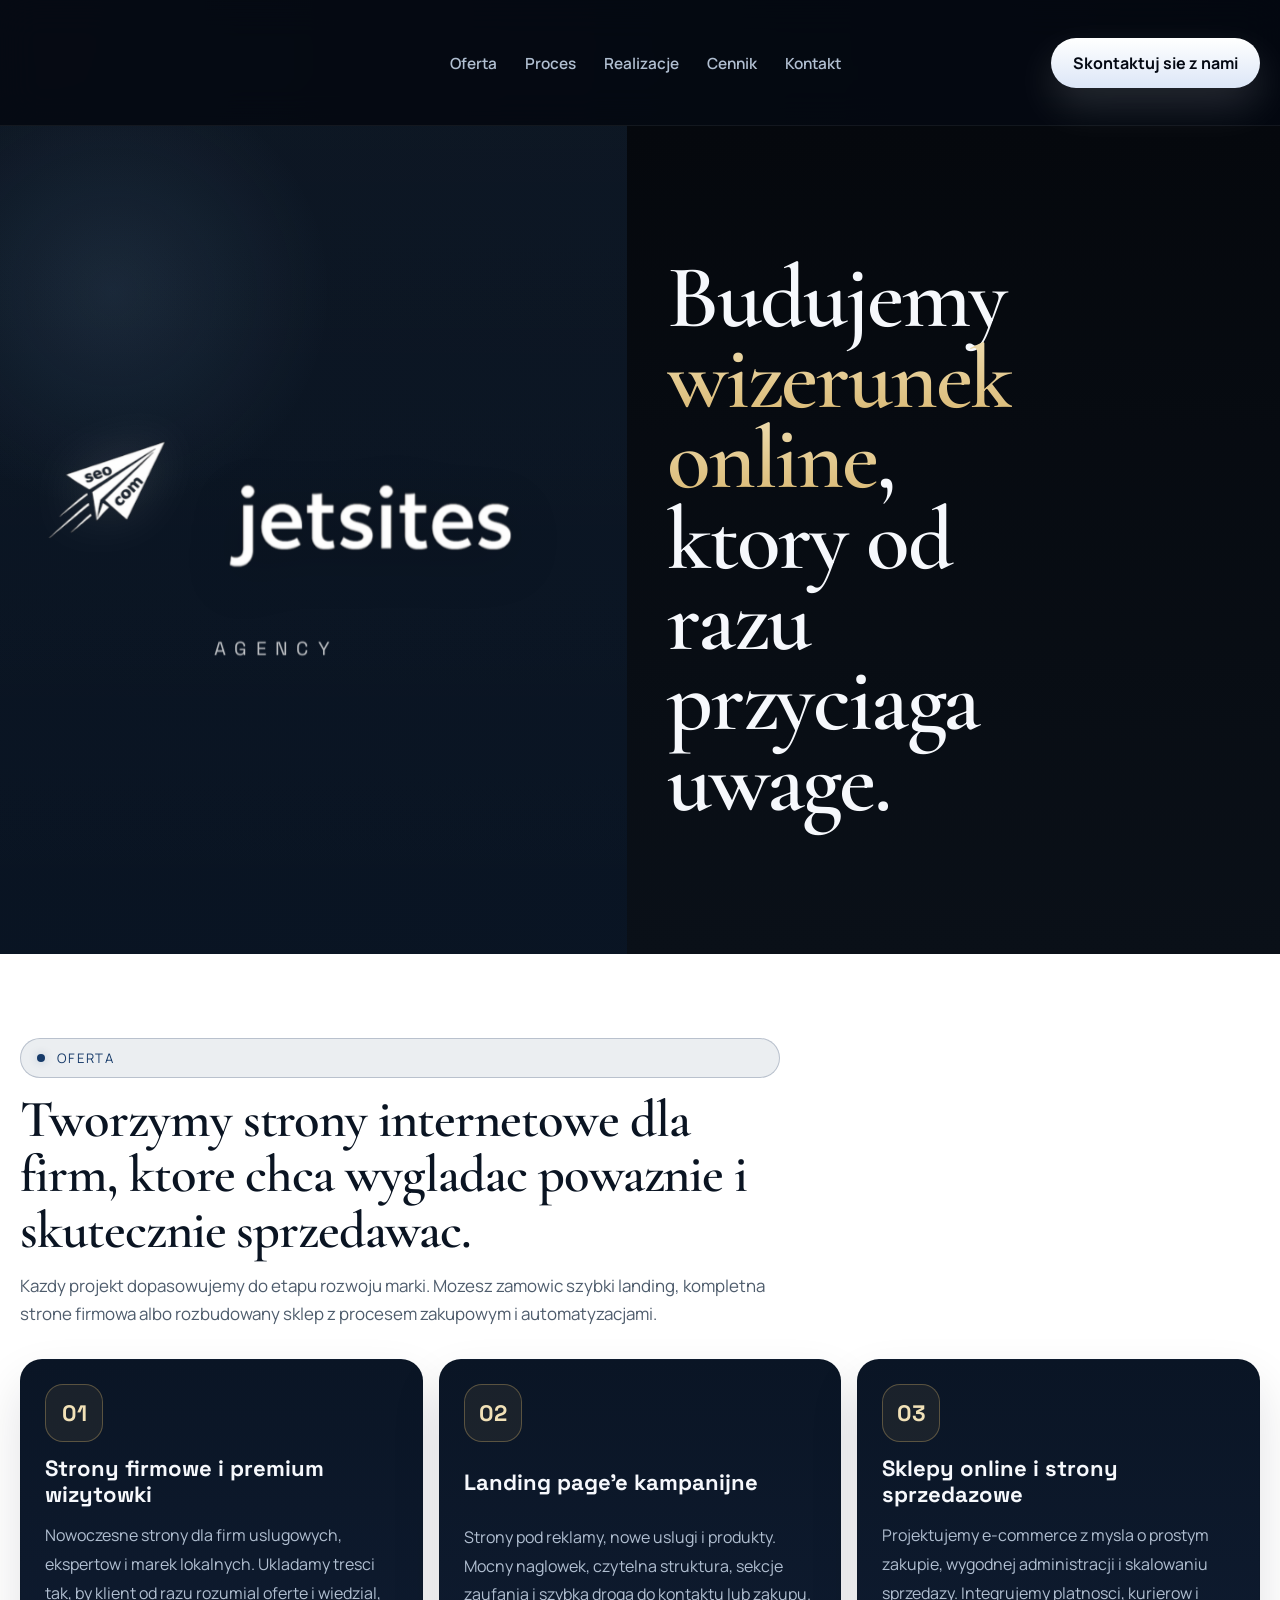
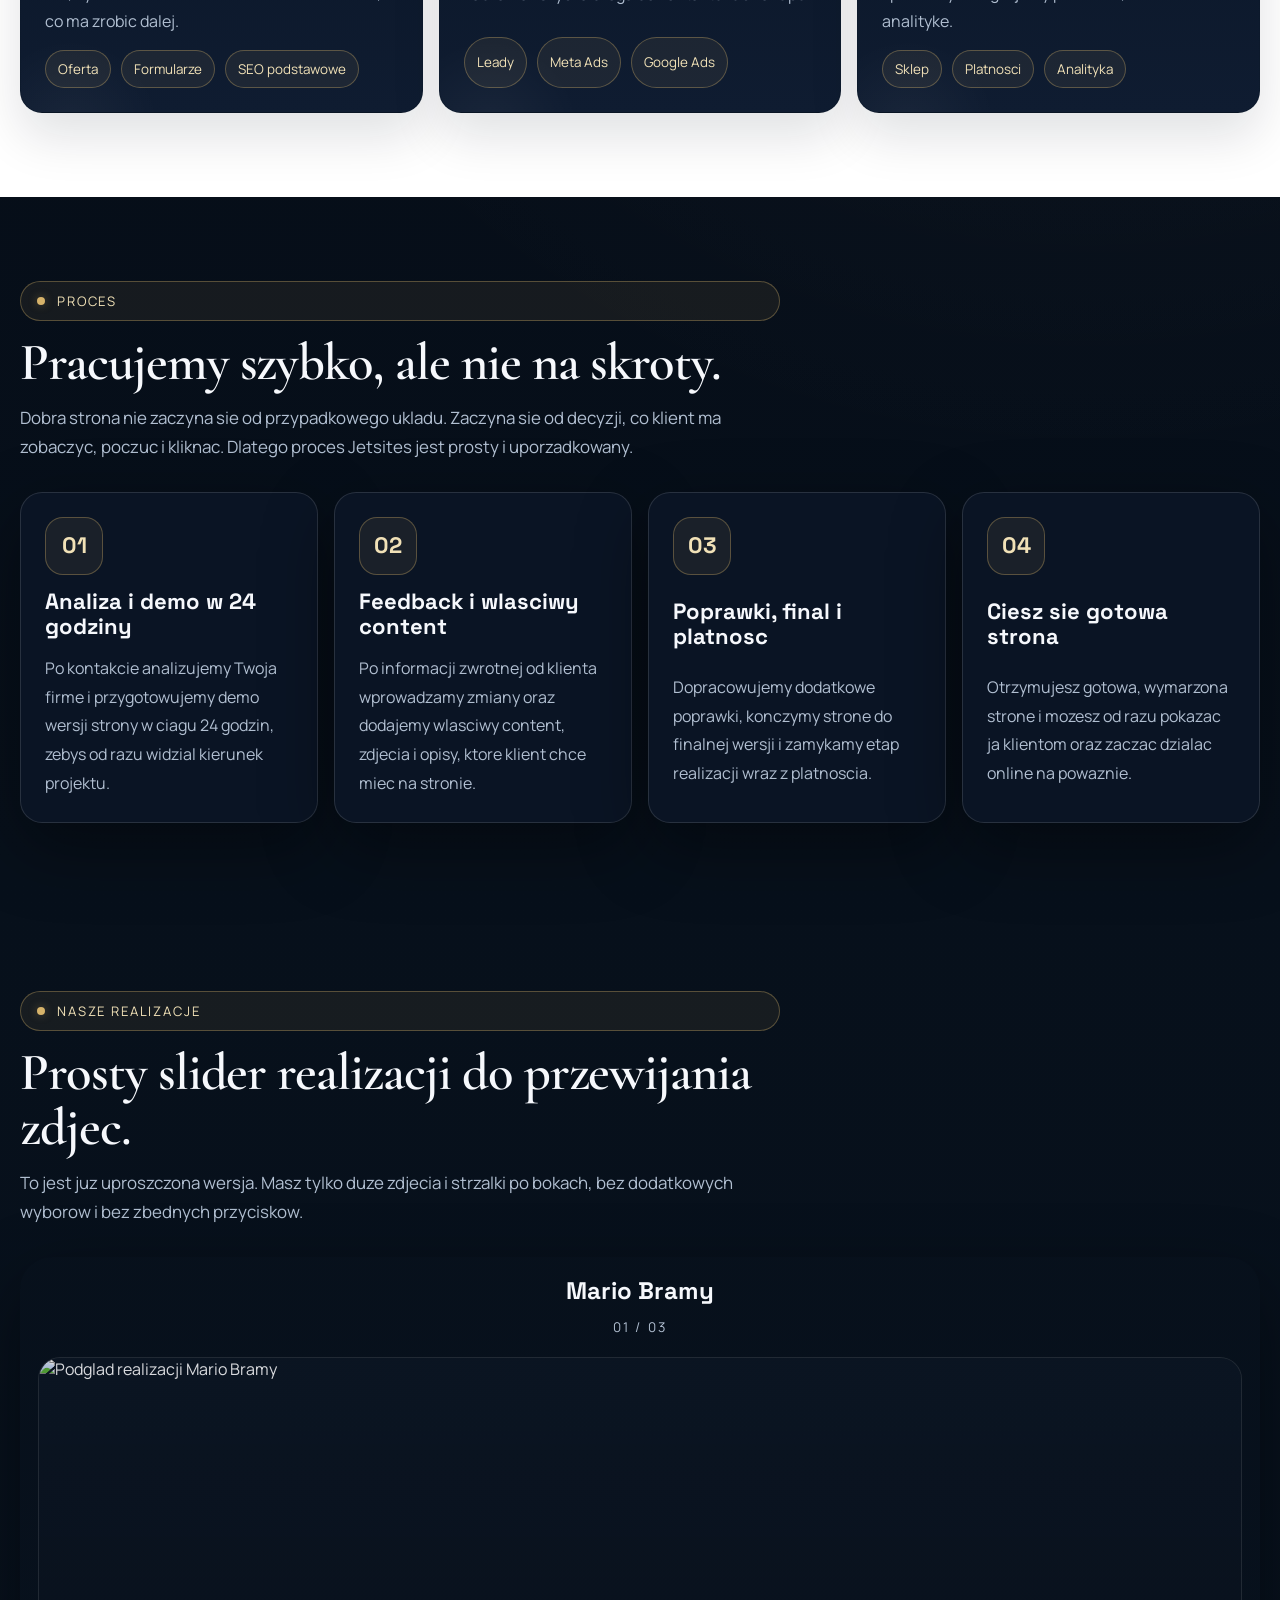
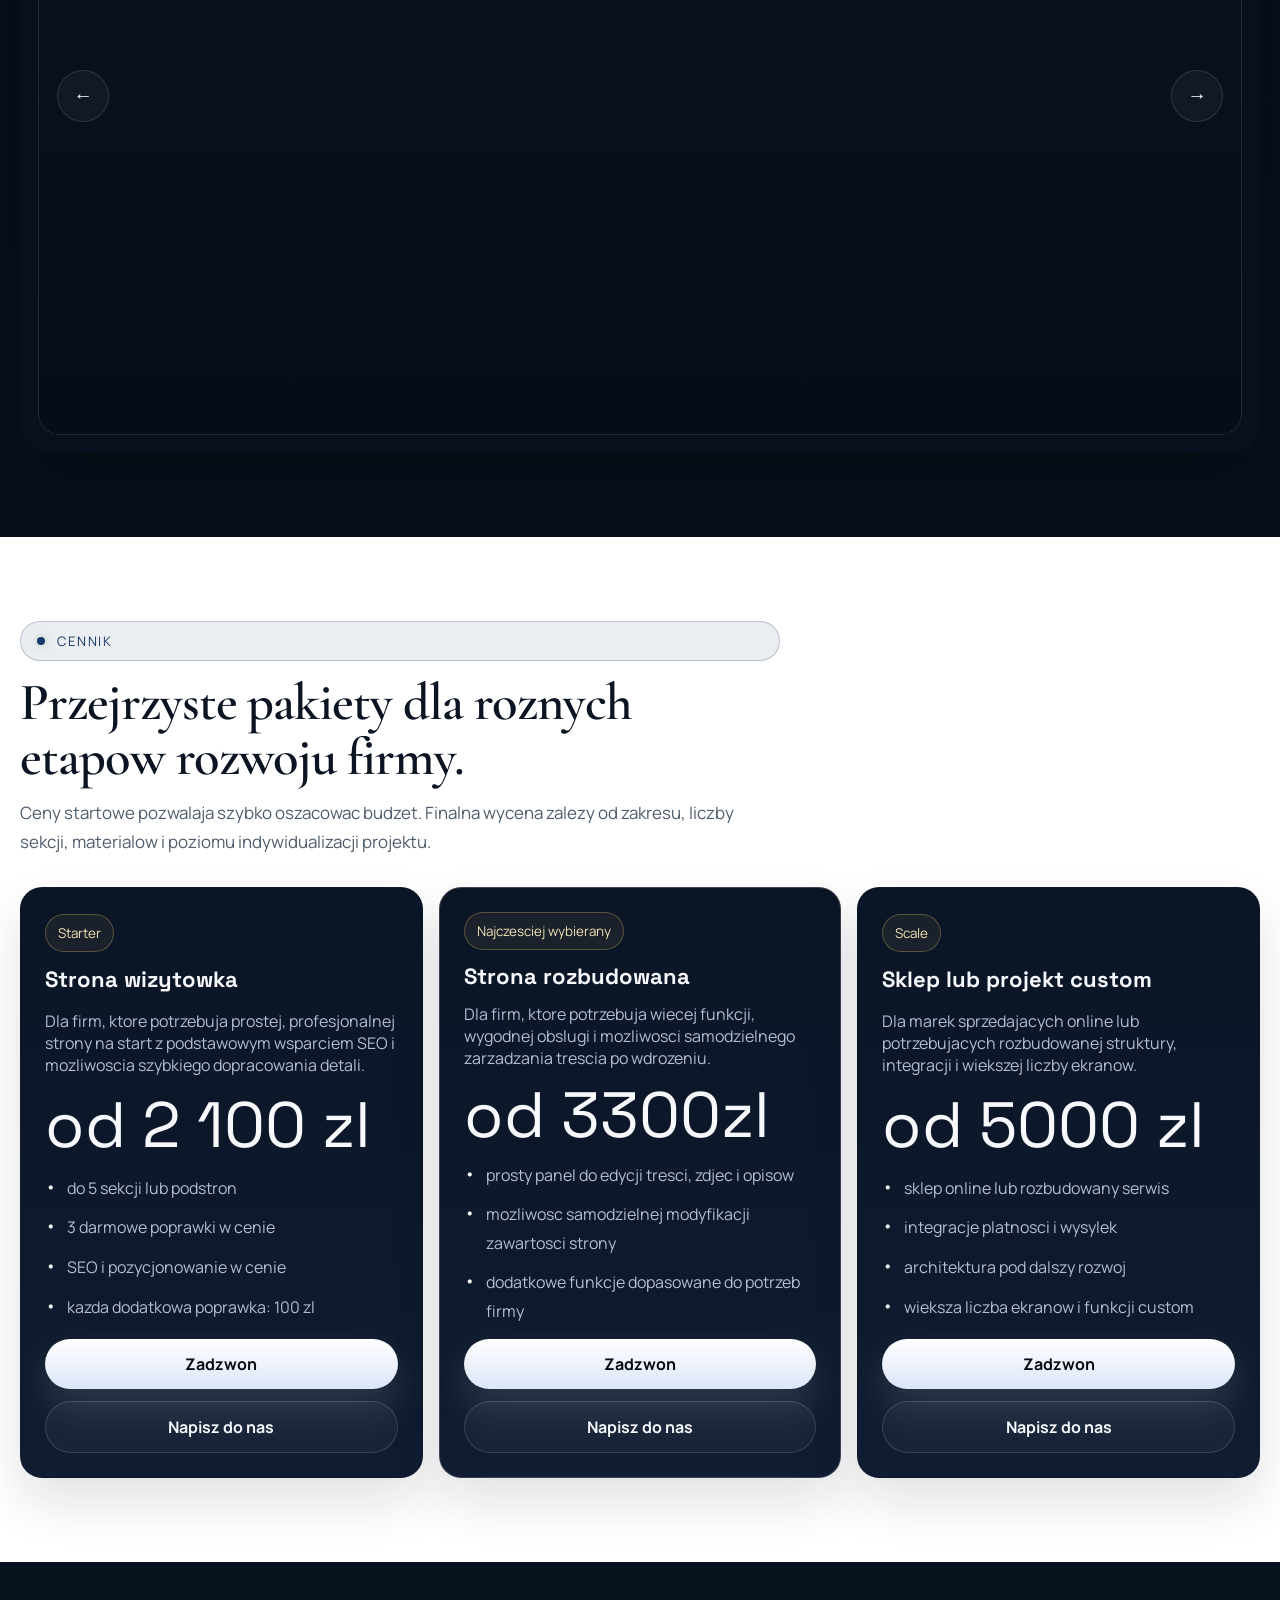
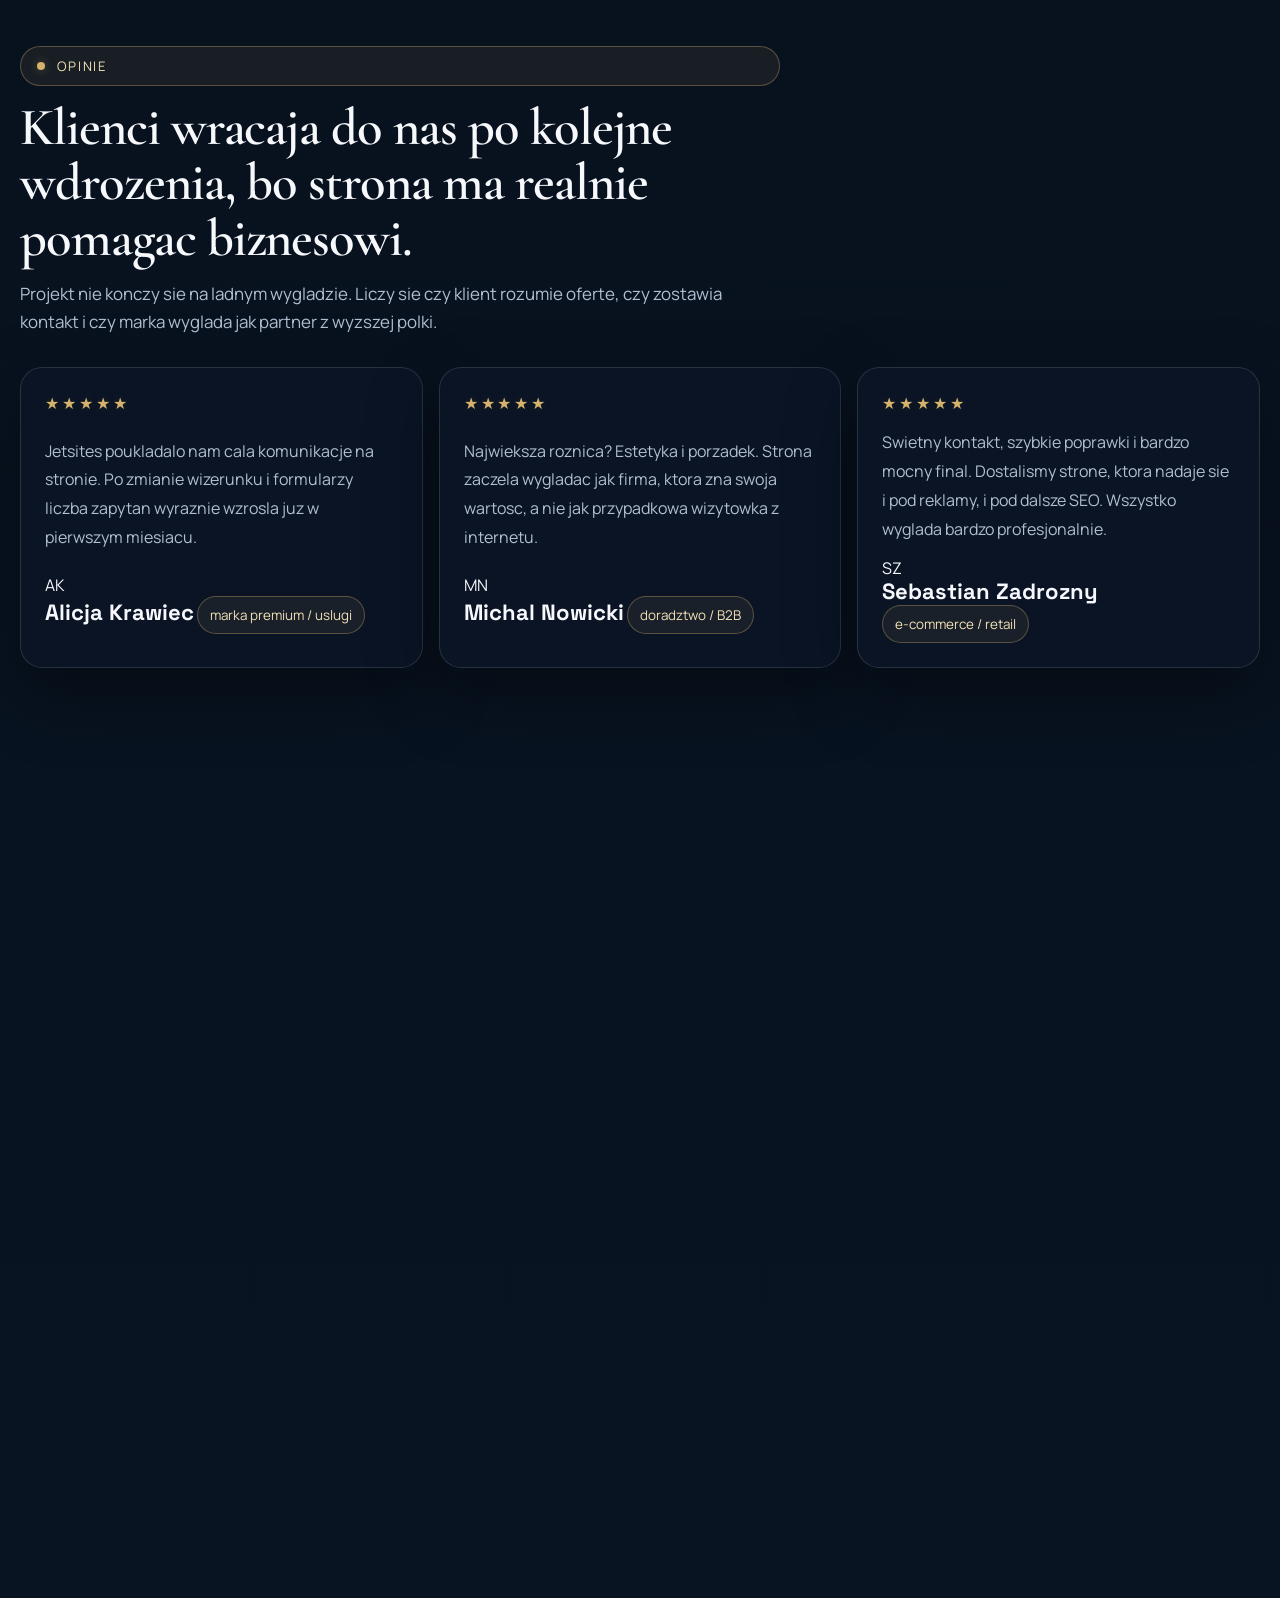
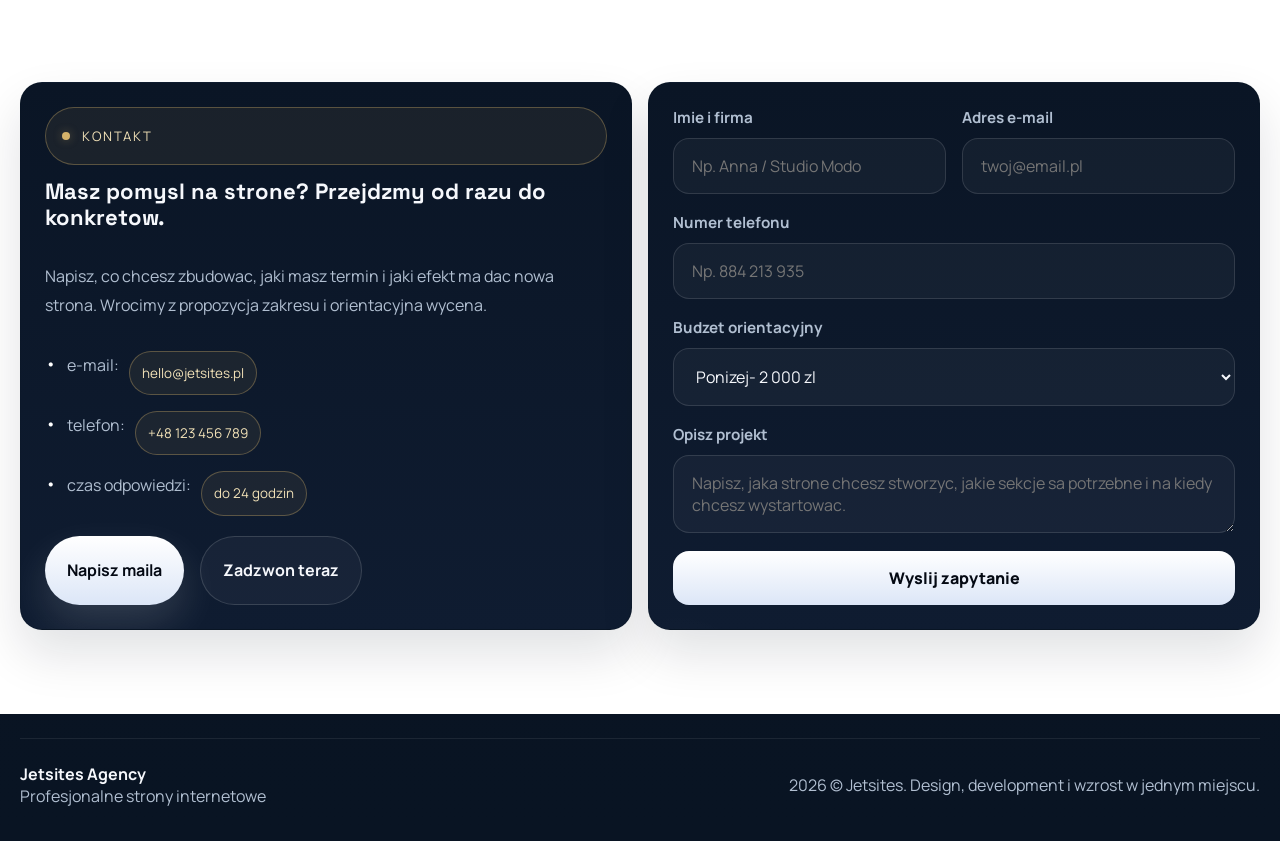
==== index.html @ dc4a002d "refactor: rename strona.html to index.html Rename the main entry point from strona.html to index.htm" ====
<!DOCTYPE html>
<html lang="pl">

<head>
    <meta charset="UTF-8">
    <meta name="viewport" content="width=device-width, initial-scale=1.0">
    <title>Jetsites Agency | Strony internetowe, ktore sprzedaja</title>
    <meta name="description"
        content="Jetsites tworzy profesjonalne strony internetowe, sklepy online i landing page'e w ciemnej, premium estetyce. Sprawdz cennik i wycen swoj projekt.">
    <link rel="icon" href="favicon.ico">
    <link rel="preconnect" href="https://fonts.googleapis.com">
    <link rel="preconnect" href="https://fonts.gstatic.com" crossorigin>
    <link
        href="https://fonts.googleapis.com/css2?family=Cormorant+Garamond:wght@500;600;700&family=Manrope:wght@400;500;600;700;800&family=Space+Grotesk:wght@500;700&display=swap"
        rel="stylesheet">
    <style>
        :root {
            --bg: #040913;
            --bg-soft: #08111d;
            --bg-panel: rgba(12, 22, 38, 0.9);
            --bg-panel-strong: rgba(8, 16, 29, 0.96);
            --line: rgba(255, 255, 255, 0.16);
            --line-strong: rgba(255, 255, 255, 0.28);
            --text: #f6f8fc;
            --muted: #b1bfd1;
            --muted-strong: #f1f5fb;
            --accent: #ffffff;
            --accent-soft: #e7eefc;
            --gold: #d6b36a;
            --gold-soft: #f1e1b7;
            --gold-line: rgba(214, 179, 106, 0.34);
            --shadow: 0 24px 70px rgba(0, 0, 0, 0.4);
            --radius-xl: 28px;
            --radius-lg: 22px;
            --container: 1240px;
        }

        * {
            box-sizing: border-box;
            margin: 0;
            padding: 0;
        }

        html {
            scroll-behavior: smooth;
        }

        body {
            font-family: 'Manrope', sans-serif;
            background:
                radial-gradient(circle at top left, rgba(122, 144, 182, 0.12), transparent 24%),
                radial-gradient(circle at 85% 15%, rgba(255, 255, 255, 0.045), transparent 16%),
                linear-gradient(180deg, #040913 0%, #07101b 34%, #091423 100%);
            color: var(--text);
            overflow-x: hidden;
        }

        body.menu-open {
            overflow: hidden;
        }

        img {
            display: block;
            max-width: 100%;
        }

        a {
            color: inherit;
        }

        .container {
            width: min(var(--container), calc(100% - 40px));
            margin: 0 auto;
        }

        .section-shell {
            padding: 84px 0;
            position: relative;
        }

        .light-surface {
            background: #ffffff;
            color: #09121f;
        }

        .light-surface .section-head h2,
        .light-surface .section-head h3,
        .light-surface .service-card h3,
        .light-surface .price-card h3,
        .light-surface .contact-card h3,
        .light-surface .calc-result h3,
        .light-surface .price-tag,
        .light-surface .calc-total {
            color: #0a1422;
        }

        .light-surface .section-head p {
            color: #4e5c6c;
        }

        .light-surface .service-card,
        .light-surface .price-card,
        .light-surface .contact-card,
        .light-surface .calc-card,
        .light-surface .faq-item {
            background: linear-gradient(180deg, #0a1525 0%, #0f1c31 100%);
            border: 1px solid rgba(10, 20, 34, 0.16);
            box-shadow: 0 24px 50px rgba(9, 18, 31, 0.12);
        }

        .light-surface .service-card h3,
        .light-surface .price-card h3,
        .light-surface .contact-card h3,
        .light-surface .calc-result h3,
        .light-surface .price-tag,
        .light-surface .calc-total,
        .light-surface .faq-question strong {
            color: var(--text);
        }

        .light-surface .service-card p,
        .light-surface .price-card p,
        .light-surface .contact-card p,
        .light-surface .calc-summary,
        .light-surface .calc-note,
        .light-surface .price-list li,
        .light-surface .contact-list li,
        .light-surface .field label,
        .light-surface .range-top,
        .light-surface .check,
        .light-surface .faq-answer {
            color: var(--muted);
        }

        .light-surface .field input,
        .light-surface .field select,
        .light-surface .field textarea,
        .light-surface .check,
        .light-surface .calc-result {
            background: rgba(255, 255, 255, 0.04);
            border-color: rgba(255, 255, 255, 0.12);
            color: var(--text);
        }

        .light-surface .secondary-button {
            background: rgba(255, 255, 255, 0.04);
            color: var(--text);
            border-color: rgba(255, 255, 255, 0.14);
        }

        .light-surface .eyebrow {
            background: rgba(11, 38, 79, 0.08);
            border-color: rgba(11, 38, 79, 0.22);
            color: #163a69;
        }

        .light-surface .eyebrow::before {
            background: #163a69;
            box-shadow: 0 0 10px rgba(22, 58, 105, 0.22);
        }

        #kontakt .eyebrow {
            background: rgba(214, 179, 106, 0.08);
            border-color: var(--gold-line);
            color: var(--gold-soft);
        }

        #kontakt .eyebrow::before {
            background: var(--gold);
            box-shadow: 0 0 10px rgba(214, 179, 106, 0.35);
        }

        .eyebrow {
            display: inline-flex;
            align-items: center;
            gap: 12px;
            padding: 10px 16px;
            border: 1px solid var(--gold-line);
            border-radius: 999px;
            background: rgba(214, 179, 106, 0.08);
            color: var(--gold-soft);
            font-size: 0.82rem;
            letter-spacing: 0.14em;
            text-transform: uppercase;
        }

        .eyebrow::before {
            content: "";
            width: 8px;
            height: 8px;
            border-radius: 50%;
            background: var(--gold);
            box-shadow: 0 0 10px rgba(214, 179, 106, 0.35);
        }

        .section-head {
            display: grid;
            gap: 14px;
            max-width: 760px;
            margin-bottom: 30px;
        }

        .section-head h2 {
            font-family: 'Cormorant Garamond', serif;
            font-size: clamp(2rem, 4.1vw, 3.35rem);
            line-height: 1.05;
            letter-spacing: -0.02em;
            font-weight: 600;
        }

        .section-head p {
            color: var(--muted);
            font-size: 1.06rem;
            line-height: 1.7;
        }

        .preloader {
            position: fixed;
            inset: 0;
            display: grid;
            place-items: center;
            background: #040913;
            z-index: 10000;
            transition: opacity 0.55s ease, visibility 0.55s ease;
        }

        .preloader.is-hidden {
            opacity: 0;
            visibility: hidden;
        }

        .preloader-mark {
            position: relative;
            width: min(92vw, 980px);
            height: min(72vw, 560px);
            display: grid;
            place-items: center;
            overflow: hidden;
        }

        .preloader-scene {
            position: absolute;
            inset: 0;
        }

        .preloader-plane-wrap {
            position: absolute;
            left: 8%;
            top: 17%;
            width: 112px;
            height: 96px;
            animation: preloaderFlight 4.9s cubic-bezier(0.42, 0, 0.18, 1) forwards;
            transform-origin: center;
            z-index: 2;
        }

        .preloader-plane-rotator {
            position: absolute;
            inset: 0;
            animation: preloaderHeading 4.9s linear forwards;
            transform-origin: center;
        }

        .preloader-plane {
            position: absolute;
            inset: 0;
            width: 112px;
            height: 96px;
            display: grid;
            place-items: center;
            filter: drop-shadow(0 0 26px rgba(255, 255, 255, 0.12));
        }

        .preloader-plane img {
            width: 100%;
            height: auto;
            display: block;
        }

        .preloader-lockup {
            position: relative;
            display: grid;
            justify-items: center;
            gap: 14px;
            transform: translateY(18px) scale(0.9);
            opacity: 0;
            animation: lockupReveal 1.2s cubic-bezier(0.2, 0.75, 0.18, 1) 3.15s forwards, lockupPulse 0.75s ease-out 4.25s forwards;
            z-index: 3;
        }

        .preloader-logo {
            width: min(86vw, 700px);
            height: auto;
            filter: drop-shadow(0 18px 48px rgba(0, 0, 0, 0.38));
            display: block;
        }

        .preloader-submark {
            font-family: 'Space Grotesk', sans-serif;
            font-size: clamp(0.92rem, 1.8vw, 1.2rem);
            letter-spacing: 0.48em;
            text-transform: uppercase;
            color: rgba(255, 255, 255, 0.72);
            padding-left: 0.48em;
            opacity: 0;
            transform: translateY(16px);
            animation: submarkLift 0.72s ease-out 3.78s forwards;
        }

        .preloader-copy {
            display: none;
        }

        .brand-stage {
            --plane-size: 112px;
            --wordmark-ratio: 2.1765;
            --word-offset: calc(var(--plane-size) * 0.805);
            --wordmark-width: calc(var(--plane-size) * var(--wordmark-ratio));
            --plane-land-x: calc(var(--plane-size) * 0.065);
            --agency-gap: 10px;
            --dock-x: 50%;
            --dock-y: 50%;
            --flight-duration: 5.35s;
            --word-delay: calc(var(--flight-duration) + 0.42s);
            --agency-delay: calc(var(--word-delay) + 0.48s);
            --pulse-delay: calc(var(--agency-delay) + 0.68s);
            position: relative;
            overflow: hidden;
        }

        .brand-stage::before {
            content: "";
            position: absolute;
            inset: 0;
            background: radial-gradient(circle at 18% 18%, rgba(255, 255, 255, 0.05), transparent 28%);
            pointer-events: none;
        }

        .brand-lockup-anchor {
            position: absolute;
            left: var(--dock-x);
            top: var(--dock-y);
            width: calc(var(--word-offset) + var(--wordmark-width));
            min-height: calc(var(--plane-size) + 42px);
            transform: translate(-50%, -50%);
            transform-origin: center;
        }

        .brand-flight {
            position: absolute;
            left: var(--plane-land-x);
            top: calc(50% - (var(--plane-size) * 0.35));
            width: var(--plane-size);
            offset-distance: 0%;
            offset-rotate: 0deg;
            animation: brandFlight var(--flight-duration) linear both;
            z-index: 2;
        }

        .brand-flight-rotator {
            width: 100%;
            transform-origin: center;
            animation: brandBank var(--flight-duration) linear both;
        }

        .brand-plane {
            width: 100%;
            filter: drop-shadow(0 0 24px rgba(255, 255, 255, 0.14));
        }

        .brand-plane img {
            width: 100%;
            height: auto;
            display: block;
        }

        .brand-wording {
            position: absolute;
            left: var(--word-offset);
            top: calc(50% - (var(--plane-size) * 0.562));
            display: block;
            transform-origin: left center;
            opacity: 0;
            animation: brandWordReveal 0.72s ease-out var(--word-delay) both;
        }

        .brand-wordmark {
            width: var(--wordmark-width);
            max-width: none;
            display: block;
            filter: drop-shadow(0 10px 24px rgba(0, 0, 0, 0.24));
        }

        .brand-agency {
            position: absolute;
            left: 0;
            top: calc(100% + var(--agency-gap));
            font-family: 'Space Grotesk', sans-serif;
            font-size: clamp(0.92rem, 1.5vw, 1.12rem);
            letter-spacing: 0.46em;
            text-transform: uppercase;
            color: rgba(255, 255, 255, 0.76);
            opacity: 0;
            transform: translateY(24px);
            animation: brandAgencyReveal 0.8s cubic-bezier(0.2, 0.78, 0.18, 1) var(--agency-delay) both;
            white-space: nowrap;
        }

        .brand-stage--preloader {
            --flight-duration: 2.95s;
            --word-delay: calc(var(--flight-duration) + 0.12s);
            --agency-delay: calc(var(--word-delay) + 0.16s);
            --pulse-delay: calc(var(--agency-delay) + 0.2s);
            --dock-x: 47.8%;
            --dock-y: 47.2%;
            background: transparent;
        }

        .brand-stage--preloader::before {
            display: none;
        }

        .brand-stage--preloader .brand-lockup-anchor {
            animation: brandLockupPulse 0.72s ease-out var(--pulse-delay) both;
        }

        .brand-stage--preloader .brand-flight {
            offset-path: path("M -430 6 C -394 -118 -286 -206 -118 -210 C 86 -214 260 -120 296 16 C 324 136 256 252 120 274 C -34 298 -164 196 -190 66 C -204 -8 -146 -36 0 0");
        }

        .brand-stage--hero {
            --plane-size: clamp(104px, 11vw, 138px);
            --word-offset: calc(var(--plane-size) * 0.805);
            --agency-gap: 8px;
            --flight-duration: 4.95s;
            --word-delay: 0.06s;
            --agency-delay: 0.52s;
            --pulse-delay: 1.16s;
            min-height: 760px;
            padding: 0 28px;
            background: linear-gradient(180deg, rgba(8, 18, 31, 0.92) 0%, rgba(9, 20, 35, 0.88) 100%);
            display: grid;
            place-items: center;
        }

        .brand-stage--hero .brand-flight {
            offset-path: path("M -378 4 C -344 -106 -248 -184 -96 -188 C 92 -192 238 -104 270 12 C 294 116 234 216 112 234 C -22 254 -136 170 -160 56 C -172 -10 -122 -32 0 0");
        }

        .brand-stage--hero .brand-lockup-anchor {
            animation: brandLockupPulse 0.72s ease-out var(--pulse-delay) both;
        }

        .intro-stage.brand-stage--hero::before {
            inset: 0;
            border-radius: 0;
            background:
                radial-gradient(circle at 18% 20%, rgba(124, 171, 212, 0.12), transparent 26%),
                linear-gradient(180deg, rgba(255, 255, 255, 0.02), rgba(255, 255, 255, 0));
            border: 0;
        }

        .intro-stage.brand-stage--hero::after {
            display: none;
        }

        .brand-stage--hero .brand-lockup-anchor,
        .brand-stage--hero .brand-wording,
        .brand-stage--hero .brand-agency {
            animation-play-state: paused;
        }

        .brand-stage--hero .brand-flight,
        .brand-stage--hero .brand-flight-rotator {
            animation-play-state: paused;
        }

        body.hero-flight-ready .brand-stage--hero .brand-flight,
        body.hero-flight-ready .brand-stage--hero .brand-flight-rotator {
            animation-play-state: running;
        }

        body.hero-copy-ready .brand-stage--hero .brand-lockup-anchor,
        body.hero-copy-ready .brand-stage--hero .brand-wording,
        body.hero-copy-ready .brand-stage--hero .brand-agency {
            animation-play-state: running;
        }

        header {
            position: sticky;
            top: 0;
            z-index: 400;
            backdrop-filter: blur(18px);
            background: rgba(3, 7, 15, 0.78);
            border-bottom: 1px solid rgba(255, 255, 255, 0.06);
        }

        .nav-wrap {
            display: flex;
            align-items: center;
            justify-content: space-between;
            min-height: 86px;
            gap: 24px;
            position: relative;
        }

        .brand {
            display: inline-flex;
            align-items: center;
            gap: 0;
            text-decoration: none;
            min-width: 0;
            opacity: 0;
            visibility: hidden;
            transform: translateY(-8px);
            pointer-events: none;
            transition: opacity 0.28s ease, transform 0.28s ease, visibility 0.28s ease;
        }

        body.header-brand-visible .brand {
            opacity: 1;
            visibility: visible;
            transform: translateY(0);
            pointer-events: auto;
        }

        .brand img {
            width: 220px;
            height: auto;
            max-width: 100%;
        }

        .brand-copy {
            display: none;
        }

        .brand-copy strong {
            font-family: 'Space Grotesk', sans-serif;
            letter-spacing: -0.03em;
            font-size: 1rem;
        }

        .brand-copy span {
            color: var(--muted);
            font-size: 0.78rem;
            letter-spacing: 0.14em;
            text-transform: uppercase;
        }

        .nav-links {
            display: flex;
            align-items: center;
            gap: 28px;
            list-style: none;
        }

        .nav-links a {
            text-decoration: none;
            color: var(--muted);
            font-weight: 600;
            font-size: 0.96rem;
            transition: color 0.25s ease;
        }

        .nav-links a:hover,
        .nav-links a:focus-visible {
            color: var(--accent);
        }

        .nav-cta,
        .primary-button,
        .secondary-button {
            display: inline-flex;
            align-items: center;
            justify-content: center;
            border-radius: 999px;
            font-weight: 700;
            text-decoration: none;
            transition: transform 0.25s ease, box-shadow 0.25s ease, background 0.25s ease, border-color 0.25s ease;
        }

        .nav-cta,
        .primary-button {
            padding: 14px 22px;
            background: linear-gradient(180deg, #ffffff 0%, #dce6f7 100%);
            color: #040913;
            box-shadow: 0 18px 40px rgba(255, 255, 255, 0.14);
        }

        .secondary-button {
            padding: 14px 22px;
            border: 1px solid var(--line-strong);
            background: rgba(255, 255, 255, 0.03);
            color: var(--text);
        }

        .nav-cta:hover,
        .primary-button:hover,
        .secondary-button:hover {
            transform: translateY(-2px);
        }

        .menu-toggle {
            display: none;
            width: 48px;
            height: 48px;
            border-radius: 50%;
            border: 1px solid var(--line);
            background: rgba(255, 255, 255, 0.025);
            color: var(--text);
            cursor: pointer;
        }

        .menu-toggle span {
            display: block;
            width: 18px;
            height: 2px;
            margin: 4px auto;
            background: currentColor;
        }

        .hero {
            padding: 0;
            min-height: 92vh;
            display: flex;
            align-items: stretch;
        }

        .hero-layout {
            display: grid;
            grid-template-columns: 1fr;
            gap: 0;
            align-items: stretch;
            justify-items: center;
            width: 100vw;
            margin-left: calc(50% - 50vw);
        }

        .hero-block {
            width: 100%;
            display: grid;
            grid-template-columns: minmax(360px, 0.98fr) minmax(0, 1.02fr);
            border-radius: 0;
            overflow: hidden;
            background: linear-gradient(90deg, #0b1522 0%, #0d1827 49%, #05080d 49%, #0a1018 100%);
            box-shadow: none;
            min-height: 92vh;
        }

        .hero-copy {
            display: grid;
            gap: 0;
            align-content: center;
            padding: 56px 56px 56px 40px;
            position: relative;
            text-align: left;
            background: linear-gradient(180deg, #05080d 0%, #0a1018 100%);
            color: var(--text);
        }

        .hero-copy::before {
            display: none;
        }

        .hero-intro {
            display: none;
        }

        .hero-copy h1 {
            font-family: 'Cormorant Garamond', serif;
            font-size: clamp(3.4rem, 7vw, 6.8rem);
            line-height: 0.9;
            letter-spacing: -0.025em;
            font-weight: 600;
            max-width: 8ch;
            margin-top: 0;
            color: var(--text);
        }

        .hero-copy h1 .gold-accent {
            background: linear-gradient(180deg, var(--gold-soft) 0%, var(--gold) 100%);
            -webkit-background-clip: text;
            background-clip: text;
            color: transparent;
        }

        .hero-copy p {
            display: none;
        }

        .hero-actions,
        .hero-metrics,
        .contact-actions {
            display: flex;
            flex-wrap: wrap;
            gap: 16px;
            justify-content: flex-start;
        }

        .hero-actions,
        .hero-metrics {
            display: none;
        }

        .metric-chip {
            padding: 14px 18px;
            border-radius: 16px;
            background: rgba(255, 255, 255, 0.05);
            border: 1px solid rgba(255, 255, 255, 0.12);
            min-width: 160px;
        }

        .metric-chip strong {
            display: block;
            font-size: 1.3rem;
            color: var(--gold-soft);
        }

        .metric-chip span {
            color: var(--muted);
            font-size: 0.9rem;
        }

        .intro-stage {
            position: relative;
            overflow: hidden;
        }

        .intro-logo-wrap {
            position: relative;
            display: grid;
            place-items: center;
            min-height: 100%;
            z-index: 1;
        }

        .intro-logo-panel {
            position: relative;
            width: min(72%, 440px);
            padding: 24px 26px;
            border-radius: 36px;
            background:
                linear-gradient(180deg, rgba(255, 255, 255, 0.16), rgba(255, 255, 255, 0.03)),
                rgba(7, 18, 30, 0.3);
            border: 1px solid rgba(255, 255, 255, 0.14);
            box-shadow: 0 26px 54px rgba(0, 0, 0, 0.22);
            backdrop-filter: blur(10px);
        }

        .intro-logo-panel img {
            width: 100%;
            height: auto;
            filter: drop-shadow(0 12px 30px rgba(0, 0, 0, 0.38));
        }

        .intro-caption {
            display: none;
        }

        .intro-caption strong {
            color: #ffffff;
            font-size: 1rem;
            letter-spacing: 0.18em;
            text-transform: uppercase;
        }

        .intro-caption p {
            max-width: 52ch;
            color: rgba(255, 255, 255, 0.86);
            line-height: 1.8;
        }

        .trust-bar {
            padding: 24px 0 10px;
        }

        .trust-grid,
        .services-grid,
        .process-grid,
        .work-grid,
        .portfolio-grid,
        .pricing-grid,
        .testimonials-grid,
        .field-grid,
        .checkbox-grid,
        .contact-layout,
        .calculator-layout,
        .about-wrap,
        .about-points {
            display: grid;
            gap: 16px;
        }

        .trust-grid {
            grid-template-columns: repeat(4, minmax(0, 1fr));
        }

        .trust-card,
        .service-card,
        .work-card,
        .portfolio-card,
        .price-card,
        .testimonial,
        .faq-item,
        .contact-card,
        .process-card,
        .calc-card,
        .about-card,
        .quote-box {
            background: var(--bg-panel);
            border: 1px solid rgba(255, 255, 255, 0.12);
            border-radius: var(--radius-lg);
            box-shadow: var(--shadow);
            backdrop-filter: blur(14px);
        }

        .trust-card,
        .service-card,
        .work-card,
        .process-card,
        .about-card,
        .testimonial,
        .contact-card,
        .calc-card,
        .price-card {
            padding: 24px;
            display: grid;
            gap: 14px;
        }

        .trust-card strong {
            font-size: 1.95rem;
            font-family: 'Space Grotesk', sans-serif;
        }

        .trust-card p,
        .service-card p,
        .work-card p,
        .process-card p,
        .about-card p,
        .portfolio-copy p,
        .testimonial p,
        .contact-card p,
        .faq-answer,
        .calc-note,
        .calc-list li,
        .price-list li,
        .contact-list li {
            color: var(--muted);
            line-height: 1.8;
        }

        .services-grid,
        .work-grid,
        .portfolio-grid,
        .pricing-grid,
        .testimonials-grid {
            grid-template-columns: repeat(3, minmax(0, 1fr));
        }

        .process-grid {
            grid-template-columns: repeat(4, minmax(0, 1fr));
        }

        .service-card,
        .price-card,
        .calc-card,
        .contact-card {
            position: relative;
            overflow: hidden;
        }

        .service-card::before,
        .price-card.featured::before,
        .contact-card::before,
        .calc-card::before {
            content: "";
            position: absolute;
            inset: auto auto -30% -10%;
            width: 180px;
            height: 180px;
            background: radial-gradient(circle, rgba(255, 255, 255, 0.045) 0%, transparent 70%);
            pointer-events: none;
        }

        .service-icon,
        .process-index {
            width: 58px;
            height: 58px;
            border-radius: 18px;
            display: grid;
            place-items: center;
            border: 1px solid var(--gold-line);
            background: rgba(214, 179, 106, 0.08);
            color: var(--gold-soft);
            font-size: 1.4rem;
            font-family: 'Space Grotesk', sans-serif;
            font-weight: 700;
        }

        .service-card h3,
        .work-card h3,
        .price-card h3,
        .testimonial strong,
        .contact-card h3,
        .process-card h3,
        .about-card h3,
        .calc-result h3,
        .portfolio-copy h3 {
            font-family: 'Space Grotesk', sans-serif;
            font-size: 1.38rem;
            line-height: 1.15;
        }

        .service-tags,
        .portfolio-meta,
        .price-list,
        .calc-list,
        .contact-list {
            list-style: none;
        }

        .service-tags,
        .portfolio-meta {
            display: flex;
            flex-wrap: wrap;
            gap: 10px;
        }

        .service-tags li,
        .portfolio-meta span,
        .portfolio-badge,
        .work-card span,
        .price-note,
        .testimonial-role,
        .contact-list li span,
        .calc-pill {
            display: inline-flex;
            align-items: center;
            gap: 8px;
            padding: 9px 12px;
            border-radius: 999px;
            background: rgba(214, 179, 106, 0.08);
            border: 1px solid var(--gold-line);
            color: var(--gold-soft);
            font-size: 0.84rem;
        }

        .about-wrap,
        .calculator-layout,
        .contact-layout {
            grid-template-columns: minmax(0, 1fr) minmax(0, 1fr);
            align-items: stretch;
        }

        .about-visual {
            min-height: 560px;
            border-radius: 28px;
            overflow: hidden;
            position: relative;
            box-shadow: var(--shadow);
        }

        .about-visual img {
            width: 100%;
            height: 100%;
            object-fit: cover;
            filter: brightness(0.48) saturate(0.75);
        }

        .about-visual::after {
            content: "";
            position: absolute;
            inset: 0;
            background: linear-gradient(180deg, rgba(4, 9, 19, 0.26) 0%, rgba(4, 9, 19, 0.84) 100%);
        }

        .quote-box {
            position: absolute;
            left: 24px;
            right: 24px;
            bottom: 24px;
            padding: 24px;
            z-index: 1;
        }

        .quote-box p {
            color: var(--muted-strong);
            font-size: 1.04rem;
        }

        .quote-box strong {
            display: block;
            margin-top: 14px;
            color: var(--text);
        }

        .about-stack {
            display: grid;
            gap: 22px;
        }

        .about-points {
            grid-template-columns: repeat(2, minmax(0, 1fr));
        }

        .about-points div {
            padding: 18px;
            border-radius: 18px;
            background: rgba(255, 255, 255, 0.025);
            border: 1px solid rgba(255, 255, 255, 0.06);
        }

        .about-points strong {
            display: block;
            font-size: 1.5rem;
            margin-bottom: 6px;
            font-family: 'Space Grotesk', sans-serif;
        }

        .realization-slider {
            position: relative;
            padding: 18px;
            background: transparent;
            border: 0;
            border-radius: 32px;
            box-shadow: var(--shadow);
            overflow: hidden;
        }

        .realization-slider-head {
            display: grid;
            gap: 10px;
            margin-bottom: 18px;
            justify-items: center;
            text-align: center;
        }

        .realization-slider-head h3 {
            font-family: 'Space Grotesk', sans-serif;
            font-size: 1.5rem;
            margin-bottom: 0;
        }

        .realization-slider-head p,
        .realization-counter {
            color: var(--muted);
            line-height: 1.75;
        }

        .realization-counter {
            letter-spacing: 0.16em;
            text-transform: uppercase;
            font-size: 0.84rem;
        }

        .realization-viewport {
            overflow: hidden;
            border-radius: 22px;
            border: 1px solid rgba(255, 255, 255, 0.08);
            background: rgba(255, 255, 255, 0.03);
            position: relative;
        }

        .realization-track {
            display: flex;
            transition: transform 0.45s ease;
            will-change: transform;
        }

        .realization-slide {
            min-width: 100%;
            display: grid;
            gap: 0;
        }

        .realization-slide-visual {
            position: relative;
            aspect-ratio: 16 / 9;
            overflow: hidden;
            background: linear-gradient(180deg, rgba(10, 20, 34, 0.72), rgba(6, 12, 22, 0.92));
        }

        .realization-slide-visual img {
            width: 100%;
            height: 100%;
            object-fit: cover;
            display: block;
            filter: brightness(0.88) saturate(0.98);
        }

        .realization-nav {
            position: absolute;
            inset: 50% 18px auto 18px;
            transform: translateY(-50%);
            display: flex;
            justify-content: space-between;
            pointer-events: none;
        }

        .realization-arrow {
            width: 52px;
            height: 52px;
            border-radius: 50%;
            border: 1px solid rgba(255, 255, 255, 0.12);
            background: rgba(255, 255, 255, 0.04);
            color: var(--text);
            font-size: 1.2rem;
            cursor: pointer;
            transition: transform 0.25s ease, background 0.25s ease;
            pointer-events: auto;
            backdrop-filter: blur(10px);
        }

        .realization-arrow:hover,
        .realization-arrow:focus-visible {
            transform: translateY(-2px);
            background: rgba(255, 255, 255, 0.08);
        }

        .work-grid {
            grid-template-columns: repeat(3, minmax(0, 1fr));
        }

        .portfolio-card {
            overflow: hidden;
            position: relative;
        }

        .portfolio-card img {
            width: 100%;
            aspect-ratio: 0.98;
            object-fit: cover;
            filter: brightness(0.55) saturate(0.78);
            transition: transform 0.5s ease;
        }

        .portfolio-card::after {
            content: "";
            position: absolute;
            inset: 0;
            background: linear-gradient(180deg, rgba(4, 9, 19, 0.08) 0%, rgba(4, 9, 19, 0.38) 100%);
            pointer-events: none;
        }

        .portfolio-card:hover img {
            transform: scale(1.08);
        }

        .portfolio-copy {
            padding: 22px;
            display: grid;
            gap: 14px;
        }

        .price-card.featured {
            transform: translateY(-14px);
            border-color: rgba(255, 255, 255, 0.18);
        }

        .price-kicker {
            display: flex;
            justify-content: space-between;
            align-items: center;
            gap: 12px;
        }

        .price-tag,
        .calc-total {
            font-family: 'Space Grotesk', sans-serif;
            font-size: clamp(2.1rem, 5vw, 4rem);
            line-height: 1;
        }

        .price-list,
        .calc-list,
        .contact-list {
            display: grid;
            gap: 10px;
        }

        .price-card-actions {
            display: grid;
            gap: 12px;
            margin-top: auto;
        }

        .price-card-actions .primary-button,
        .price-card-actions .secondary-button {
            width: 100%;
        }

        .phone-hover-button {
            position: relative;
            overflow: hidden;
        }

        .phone-hover-button .phone-label,
        .phone-hover-button .phone-number {
            display: block;
            transition: transform 0.22s ease, opacity 0.22s ease;
        }

        .phone-hover-button .phone-number {
            position: absolute;
            inset: 50% 22px auto 22px;
            transform: translateY(calc(-50% + 14px));
            opacity: 0;
        }

        .phone-hover-button:hover .phone-label,
        .phone-hover-button:focus-visible .phone-label {
            transform: translateY(-14px);
            opacity: 0;
        }

        .phone-hover-button:hover .phone-number,
        .phone-hover-button:focus-visible .phone-number {
            transform: translateY(-50%);
            opacity: 1;
        }

        .price-list li,
        .calc-list li,
        .contact-list li {
            display: flex;
            align-items: flex-start;
            gap: 10px;
        }

        .price-list li::before,
        .calc-list li::before,
        .contact-list li::before {
            content: "•";
            color: var(--accent);
            font-size: 1.1rem;
            line-height: 1.4;
        }

        .field-grid,
        .checkbox-grid {
            grid-template-columns: repeat(2, minmax(0, 1fr));
        }

        .calc-form,
        .contact-form {
            display: grid;
            gap: 18px;
        }

        .field {
            display: grid;
            gap: 10px;
        }

        .field label {
            color: var(--muted-strong);
            font-weight: 700;
            font-size: 0.95rem;
        }

        .field input,
        .field select,
        .field textarea {
            width: 100%;
            padding: 16px 18px;
            border-radius: 16px;
            border: 1px solid rgba(255, 255, 255, 0.1);
            background: rgba(255, 255, 255, 0.025);
            color: var(--text);
            font: inherit;
        }

        .field select option {
            background: #08111d;
        }

        .field input:focus,
        .field select:focus,
        .field textarea:focus {
            outline: none;
            border-color: rgba(255, 255, 255, 0.24);
            box-shadow: 0 0 0 4px rgba(255, 255, 255, 0.05);
        }

        .check {
            display: flex;
            align-items: center;
            gap: 12px;
            padding: 14px 16px;
            border-radius: 16px;
            background: rgba(255, 255, 255, 0.025);
            border: 1px solid rgba(255, 255, 255, 0.08);
            cursor: pointer;
        }

        .check input {
            width: 18px;
            height: 18px;
            accent-color: #ffffff;
        }

        .range-wrap {
            display: grid;
            gap: 12px;
        }

        .range-top {
            display: flex;
            justify-content: space-between;
            gap: 12px;
            color: var(--muted-strong);
            font-weight: 700;
        }

        input[type="range"] {
            width: 100%;
            accent-color: #ffffff;
        }

        .calc-result {
            display: grid;
            gap: 16px;
            padding: 28px;
            border-radius: 24px;
            background:
                linear-gradient(180deg, rgba(255, 255, 255, 0.08), rgba(255, 255, 255, 0.03)),
                rgba(7, 17, 31, 0.84);
            border: 1px solid rgba(255, 255, 255, 0.12);
        }

        .calc-summary {
            display: grid;
            gap: 10px;
            color: var(--muted);
        }

        .stars {
            letter-spacing: 0.18em;
            color: var(--gold);
            text-shadow: 0 0 12px rgba(214, 179, 106, 0.12);
        }

        .faq-grid {
            display: grid;
            grid-template-columns: 1fr;
            gap: 16px;
            max-width: 900px;
        }

        .faq-item {
            overflow: hidden;
        }

        .faq-question {
            width: 100%;
            display: flex;
            justify-content: space-between;
            align-items: center;
            gap: 16px;
            padding: 20px 22px;
            background: transparent;
            border: 0;
            color: var(--text);
            cursor: pointer;
            font: inherit;
            text-align: left;
        }

        .faq-question strong {
            font-size: 1.05rem;
        }

        .faq-icon {
            width: 36px;
            height: 36px;
            border-radius: 50%;
            display: grid;
            place-items: center;
            border: 1px solid rgba(255, 255, 255, 0.12);
            flex: 0 0 auto;
        }

        .faq-answer {
            max-height: 0;
            overflow: hidden;
            padding: 0 26px;
            transition: max-height 0.25s ease, padding-bottom 0.25s ease;
        }

        .faq-item.active .faq-answer {
            max-height: 220px;
            padding-bottom: 24px;
        }

        .submit {
            padding: 16px 22px;
            border-radius: 16px;
            border: 0;
            background: linear-gradient(180deg, #ffffff 0%, #dce6f7 100%);
            color: #040913;
            font: inherit;
            font-weight: 800;
            cursor: pointer;
        }

        footer {
            padding: 24px 0 34px;
            color: var(--muted);
        }

        .footer-shell {
            display: flex;
            justify-content: space-between;
            gap: 18px;
            align-items: center;
            padding-top: 24px;
            border-top: 1px solid rgba(255, 255, 255, 0.08);
        }

        .footer-shell strong {
            color: var(--text);
        }

        .reveal {
            opacity: 0;
            transform: translateY(32px);
            transition: opacity 0.7s ease, transform 0.7s ease;
        }

        .reveal.is-visible {
            opacity: 1;
            transform: translateY(0);
        }

        @keyframes brandFlight {
            0% {
                offset-distance: 0%;
                opacity: 0;
            }

            6% {
                opacity: 1;
            }

            22% {
                offset-distance: 20%;
                opacity: 1;
            }

            40% {
                offset-distance: 40%;
                opacity: 1;
            }

            58% {
                offset-distance: 58%;
                opacity: 1;
            }

            76% {
                offset-distance: 76%;
                opacity: 1;
            }

            90% {
                offset-distance: 90%;
                opacity: 1;
            }

            100% {
                offset-distance: 100%;
                opacity: 1;
            }
        }

        @keyframes brandBank {
            0% {
                transform: rotate(0deg) scale(0.96);
            }

            14% {
                transform: rotate(28deg) scale(0.99);
            }

            30% {
                transform: rotate(64deg) scale(1.01);
            }

            46% {
                transform: rotate(108deg) scale(1.015);
            }

            62% {
                transform: rotate(192deg) scale(1.015);
            }

            78% {
                transform: rotate(278deg) scale(1.01);
            }

            90% {
                transform: rotate(332deg) scale(1);
            }

            100% {
                transform: rotate(360deg) scale(1);
            }
        }

        @keyframes brandWordReveal {
            0% {
                opacity: 0;
                transform: translateX(18px);
            }

            100% {
                opacity: 1;
                transform: translateX(0);
            }
        }

        @keyframes brandAgencyReveal {
            0% {
                opacity: 0;
                transform: translateY(24px);
            }

            100% {
                opacity: 1;
                transform: translateY(0);
            }
        }

        @keyframes brandLockupPulse {
            0% {
                transform: translate(-50%, -50%) scale(1);
            }

            65% {
                transform: translate(-50%, -50%) scale(1.065);
            }

            100% {
                transform: translate(-50%, -50%) scale(1.055);
            }
        }

        @media (max-width: 1160px) {

            .hero-layout,
            .about-wrap,
            .calculator-layout,
            .contact-layout {
                grid-template-columns: 1fr;
            }

            .hero-block {
                grid-template-columns: 1fr;
                min-height: auto;
            }

            .hero-copy {
                padding: 36px 34px 42px;
                text-align: center;
                justify-items: center;
            }

            .trust-grid,
            .services-grid,
            .work-grid,
            .portfolio-grid,
            .pricing-grid,
            .testimonials-grid,
            .process-grid {
                grid-template-columns: repeat(2, minmax(0, 1fr));
            }

            .intro-stage {
                min-height: 330px;
            }

            .brand-stage--hero {
                min-height: 330px;
            }

            .preloader-mark {
                width: min(94vw, 760px);
                height: min(88vw, 470px);
            }

            .brand-stage--preloader {
                --plane-size: 96px;
                --word-offset: calc(var(--plane-size) * 0.805);
                --dock-x: 47.4%;
                --dock-y: 47%;
            }

            .brand-stage--hero {
                --plane-size: 92px;
                --word-offset: calc(var(--plane-size) * 0.805);
                --word-delay: 0.06s;
                --agency-delay: 0.48s;
                --pulse-delay: 1.08s;
                min-height: 540px;
            }

            .price-card.featured {
                transform: none;
            }
        }

        @media (max-width: 880px) {
            .menu-toggle {
                display: inline-block;
            }

            .nav-links,
            .nav-cta {
                display: none;
            }

            .nav-links.is-open {
                position: absolute;
                top: calc(100% + 14px);
                left: 20px;
                right: 20px;
                display: grid;
                gap: 16px;
                padding: 22px;
                border-radius: 22px;
                background: rgba(4, 9, 19, 0.98);
                border: 1px solid rgba(255, 255, 255, 0.08);
                box-shadow: var(--shadow);
            }

            .trust-grid,
            .services-grid,
            .work-grid,
            .portfolio-grid,
            .pricing-grid,
            .testimonials-grid,
            .process-grid,
            .field-grid,
            .checkbox-grid,
            .about-points {
                grid-template-columns: 1fr;
            }

            .brand-copy {
                display: none;
            }

            .hero-copy {
                padding: 32px 28px 42px;
            }

            .intro-stage {
                min-height: 420px;
                padding: 36px 20px 30px;
            }

            .intro-logo-panel {
                width: min(82%, 410px);
            }

            .footer-shell {
                flex-direction: column;
                align-items: flex-start;
            }

            .realization-slider {
                padding: 0;
            }
        }

        @media (max-width: 620px) {
            .container {
                width: min(var(--container), calc(100% - 28px));
            }

            .section-shell {
                padding: 68px 0;
            }

            .nav-wrap {
                min-height: 76px;
            }

            .brand img {
                width: 168px;
            }

            .primary-button,
            .secondary-button,
            .nav-cta {
                width: 100%;
                text-align: center;
            }

            .hero-actions,
            .hero-metrics,
            .contact-actions {
                flex-direction: column;
            }

            .hero-copy {
                padding: 22px 18px 28px;
            }

            .intro-stage {
                min-height: 360px;
                padding: 28px 16px 24px;
            }

            .intro-stage.brand-stage--hero::before {
                inset: 0;
            }

            .preloader-mark {
                height: min(108vw, 390px);
            }

            .brand-stage--preloader {
                --plane-size: 82px;
                --word-offset: calc(var(--plane-size) * 0.805);
                --dock-x: 47%;
                --dock-y: 46.8%;
            }

            .brand-stage--hero {
                --plane-size: 78px;
                --word-offset: calc(var(--plane-size) * 0.805);
                --word-delay: 0.06s;
                --agency-delay: 0.42s;
                --pulse-delay: 0.98s;
                min-height: 400px;
            }

            .brand-agency {
                font-size: 0.82rem;
                letter-spacing: 0.3em;
            }

            .realization-nav {
                inset: auto 12px 12px 12px;
                transform: none;
            }

            .intro-logo-panel {
                width: min(92%, 360px);
                padding: 18px 18px;
            }
        }
    </style>
</head>

<body class="hero-flight-ready hero-copy-ready">

    <header>
        <div class="container nav-wrap">
            <a href="#start" class="brand" aria-label="Jetsites Agency">
                <img src="logo-transparent.png" alt="Jetsites">
                <span class="brand-copy">
                    <strong>Premium Web Agency</strong>
                    <span>Design • Development • Growth</span>
                </span>
            </a>

            <nav aria-label="Glowna nawigacja">
                <ul class="nav-links" id="navLinks">
                    <li><a href="#oferta">Oferta</a></li>
                    <li><a href="#proces">Proces</a></li>
                    <li><a href="#realizacje">Realizacje</a></li>
                    <li><a href="#cennik">Cennik</a></li>
                    <li><a href="#kontakt">Kontakt</a></li>
                </ul>
            </nav>

            <a href="#kontakt" class="nav-cta">Skontaktuj sie z nami</a>

            <button class="menu-toggle" id="menuToggle" aria-expanded="false" aria-controls="navLinks"
                aria-label="Otworz menu">
                <span></span>
                <span></span>
                <span></span>
            </button>
        </div>
    </header>

    <main>
        <section class="hero" id="start">
            <div class="container hero-layout">
                <div class="hero-block reveal">
                    <div class="intro-stage brand-stage brand-stage--hero"
                        aria-label="Animowany blok wizualny Jetsites">
                        <div class="brand-lockup-anchor" aria-hidden="true">
                            <div class="brand-flight">
                                <div class="brand-flight-rotator">
                                    <div class="brand-plane"><img src="plane-mark.png" alt=""></div>
                                </div>
                            </div>
                            <div class="brand-wording">
                                <img src="jetsites-wordmark.png" alt="Jetsites" class="brand-wordmark">
                                <div class="brand-agency">agency</div>
                            </div>
                        </div>
                        <div class="intro-caption">
                            <strong>Animated brand block</strong>
                            <p>Jesli dodasz pozniej film, mozemy w tym miejscu podmienic animacje na video bez
                                przebudowy calego hero.</p>
                        </div>
                    </div>

                    <div class="hero-copy">
                        <h1>Budujemy <span class="gold-accent">wizerunek online</span>, ktory od razu przyciaga uwage.
                        </h1>
                    </div>
                </div>
            </div>
        </section>

        <section class="section-shell light-surface" id="oferta">
            <div class="container">
                <div class="section-head reveal">
                    <span class="eyebrow">Oferta</span>
                    <h2>Tworzymy strony internetowe dla firm, ktore chca wygladac powaznie i skutecznie sprzedawac.</h2>
                    <p>Kazdy projekt dopasowujemy do etapu rozwoju marki. Mozesz zamowic szybki landing, kompletna
                        strone firmowa albo rozbudowany sklep z procesem zakupowym i automatyzacjami.</p>
                </div>

                <div class="services-grid">
                    <article class="service-card reveal">
                        <div class="service-icon">01</div>
                        <h3>Strony firmowe i premium wizytowki</h3>
                        <p>Nowoczesne strony dla firm uslugowych, ekspertow i marek lokalnych. Ukladamy tresci tak, by
                            klient od razu rozumial oferte i wiedzial, co ma zrobic dalej.</p>
                        <ul class="service-tags">
                            <li>Oferta</li>
                            <li>Formularze</li>
                            <li>SEO podstawowe</li>
                        </ul>
                    </article>

                    <article class="service-card reveal">
                        <div class="service-icon">02</div>
                        <h3>Landing page'e kampanijne</h3>
                        <p>Strony pod reklamy, nowe uslugi i produkty. Mocny naglowek, czytelna struktura, sekcje
                            zaufania i szybka droga do kontaktu lub zakupu.</p>
                        <ul class="service-tags">
                            <li>Leady</li>
                            <li>Meta Ads</li>
                            <li>Google Ads</li>
                        </ul>
                    </article>

                    <article class="service-card reveal">
                        <div class="service-icon">03</div>
                        <h3>Sklepy online i strony sprzedazowe</h3>
                        <p>Projektujemy e-commerce z mysla o prostym zakupie, wygodnej administracji i skalowaniu
                            sprzedazy. Integrujemy platnosci, kurierow i analityke.</p>
                        <ul class="service-tags">
                            <li>Sklep</li>
                            <li>Platnosci</li>
                            <li>Analityka</li>
                        </ul>
                    </article>
                </div>
            </div>
        </section>

        <section class="section-shell" id="proces">
            <div class="container">
                <div class="section-head reveal">
                    <span class="eyebrow">Proces</span>
                    <h2>Pracujemy szybko, ale nie na skroty.</h2>
                    <p>Dobra strona nie zaczyna sie od przypadkowego ukladu. Zaczyna sie od decyzji, co klient ma
                        zobaczyc, poczuc i kliknac. Dlatego proces Jetsites jest prosty i uporzadkowany.</p>
                </div>

                <div class="process-grid">
                    <article class="process-card reveal">
                        <div class="process-index">01</div>
                        <h3>Analiza i demo w 24 godziny</h3>
                        <p>Po kontakcie analizujemy Twoja firme i przygotowujemy demo wersji strony w ciagu 24 godzin,
                            zebys od razu widzial kierunek projektu.</p>
                    </article>
                    <article class="process-card reveal">
                        <div class="process-index">02</div>
                        <h3>Feedback i wlasciwy content</h3>
                        <p>Po informacji zwrotnej od klienta wprowadzamy zmiany oraz dodajemy wlasciwy content, zdjecia
                            i opisy, ktore klient chce miec na stronie.</p>
                    </article>
                    <article class="process-card reveal">
                        <div class="process-index">03</div>
                        <h3>Poprawki, final i platnosc</h3>
                        <p>Dopracowujemy dodatkowe poprawki, konczymy strone do finalnej wersji i zamykamy etap
                            realizacji wraz z platnoscia.</p>
                    </article>
                    <article class="process-card reveal">
                        <div class="process-index">04</div>
                        <h3>Ciesz sie gotowa strona</h3>
                        <p>Otrzymujesz gotowa, wymarzona strone i mozesz od razu pokazac ja klientom oraz zaczac dzialac
                            online na powaznie.</p>
                    </article>
                </div>
            </div>
        </section>

        <section class="section-shell">
            <div class="container realization-showcase">
                <div class="section-head reveal">
                    <span class="eyebrow">Nasze realizacje</span>
                    <h2>Prosty slider realizacji do przewijania zdjec.</h2>
                    <p>To jest juz uproszczona wersja. Masz tylko duze zdjecia i strzalki po bokach, bez dodatkowych
                        wyborow i bez zbednych przyciskow.</p>
                </div>

                <article class="realization-slider reveal">
                    <div class="realization-slider-head">
                        <h3 id="realizationSliderTitle">Mario Bramy</h3>
                        <div class="realization-counter" id="realizationCounter">01 / 03</div>
                    </div>

                    <div class="realization-viewport">
                        <div class="realization-track" id="realizationTrack">
                            <article class="realization-slide" data-title="Mario Bramy">
                                <div class="realization-slide-visual">
                                    <img src="https://images.unsplash.com/photo-1497366811353-6870744d04b2?auto=format&fit=crop&w=1600&q=80"
                                        alt="Podglad realizacji Mario Bramy">
                                </div>
                            </article>

                            <article class="realization-slide" data-title="Realizacja 02">
                                <div class="realization-slide-visual">
                                    <img src="https://images.unsplash.com/photo-1516321318423-f06f85e504b3?auto=format&fit=crop&w=1600&q=80"
                                        alt="Miejsce na druga realizacje">
                                </div>
                            </article>

                            <article class="realization-slide" data-title="Realizacja 03">
                                <div class="realization-slide-visual">
                                    <img src="https://images.unsplash.com/photo-1524758631624-e2822e304c36?auto=format&fit=crop&w=1600&q=80"
                                        alt="Miejsce na trzecia realizacje">
                                </div>
                            </article>
                        </div>

                        <div class="realization-nav">
                            <button type="button" class="realization-arrow" id="realizationPrev"
                                aria-label="Poprzednie zdjecie">&#8592;</button>
                            <button type="button" class="realization-arrow" id="realizationNext"
                                aria-label="Nastepne zdjecie">&#8594;</button>
                        </div>
                    </div>
                </article>
            </div>
        </section>

        <section class="section-shell light-surface" id="cennik">
            <div class="container">
                <div class="section-head reveal">
                    <span class="eyebrow">Cennik</span>
                    <h2>Przejrzyste pakiety dla roznych etapow rozwoju firmy.</h2>
                    <p>Ceny startowe pozwalaja szybko oszacowac budzet. Finalna wycena zalezy od zakresu, liczby sekcji,
                        materialow i poziomu indywidualizacji projektu.</p>
                </div>

                <div class="pricing-grid">
                    <article class="price-card reveal">
                        <div class="price-kicker">
                            <span class="price-note">Starter</span>
                        </div>
                        <h3>Strona wizytowka</h3>
                        <p>Dla firm, ktore potrzebuja prostej, profesjonalnej strony na start z podstawowym wsparciem
                            SEO i mozliwoscia szybkiego dopracowania detali.</p>
                        <div class="price-tag">od 2 100 zl</div>
                        <ul class="price-list">
                            <li>do 5 sekcji lub podstron</li>
                            <li>3 darmowe poprawki w cenie</li>
                            <li>SEO i pozycjonowanie w cenie</li>
                            <li>kazda dodatkowa poprawka: 100 zl</li>
                        </ul>
                        <div class="price-card-actions">
                            <a href="tel:+48884213935" class="primary-button phone-hover-button"
                                aria-label="Zadzwon 884 213 935">
                                <span class="phone-label">Zadzwon</span>
                                <span class="phone-number">884 - 213 - 935</span>
                            </a>
                            <a href="#kontakt" class="secondary-button">Napisz do nas</a>
                        </div>
                    </article>

                    <article class="price-card featured reveal">
                        <div class="price-kicker">
                            <span class="price-note">Najczesciej wybierany</span>
                        </div>
                        <h3>Strona rozbudowana</h3>
                        <p>Dla firm, ktore potrzebuja wiecej funkcji, wygodnej obslugi i mozliwosci samodzielnego
                            zarzadzania trescia po wdrozeniu.</p>
                        <div class="price-tag">od 3300zl</div>
                        <ul class="price-list">
                            <li>prosty panel do edycji tresci, zdjec i opisow</li>
                            <li>mozliwosc samodzielnej modyfikacji zawartosci strony</li>
                            <li>dodatkowe funkcje dopasowane do potrzeb firmy</li>
                        </ul>
                        <div class="price-card-actions">
                            <a href="tel:+48884213935" class="primary-button phone-hover-button"
                                aria-label="Zadzwon 884 213 935">
                                <span class="phone-label">Zadzwon</span>
                                <span class="phone-number">884 - 213 - 935</span>
                            </a>
                            <a href="#kontakt" class="secondary-button">Napisz do nas</a>
                        </div>
                    </article>

                    <article class="price-card reveal">
                        <div class="price-kicker">
                            <span class="price-note">Scale</span>
                        </div>
                        <h3>Sklep lub projekt custom</h3>
                        <p>Dla marek sprzedajacych online lub potrzebujacych rozbudowanej struktury, integracji i
                            wiekszej liczby ekranow.</p>
                        <div class="price-tag">od 5000 zl</div>
                        <ul class="price-list">
                            <li>sklep online lub rozbudowany serwis</li>
                            <li>integracje platnosci i wysylek</li>
                            <li>architektura pod dalszy rozwoj</li>
                            <li>wieksza liczba ekranow i funkcji custom</li>
                        </ul>
                        <div class="price-card-actions">
                            <a href="tel:+48884213935" class="primary-button phone-hover-button"
                                aria-label="Zadzwon 884 213 935">
                                <span class="phone-label">Zadzwon</span>
                                <span class="phone-number">884 - 213 - 935</span>
                            </a>
                            <a href="#kontakt" class="secondary-button">Napisz do nas</a>
                        </div>
                    </article>
                </div>
            </div>
        </section>

        <section class="section-shell">
            <div class="container">
                <div class="section-head reveal">
                    <span class="eyebrow">Opinie</span>
                    <h2>Klienci wracaja do nas po kolejne wdrozenia, bo strona ma realnie pomagac biznesowi.</h2>
                    <p>Projekt nie konczy sie na ladnym wygladzie. Liczy sie czy klient rozumie oferte, czy zostawia
                        kontakt i czy marka wyglada jak partner z wyzszej polki.</p>
                </div>

                <div class="testimonials-grid">
                    <article class="testimonial reveal">
                        <div class="stars">★★★★★</div>
                        <p>Jetsites poukladalo nam cala komunikacje na stronie. Po zmianie wizerunku i formularzy liczba
                            zapytan wyraznie wzrosla juz w pierwszym miesiacu.</p>
                        <div class="testimonial-foot">
                            <div class="avatar">AK</div>
                            <div>
                                <strong>Alicja Krawiec</strong>
                                <span class="testimonial-role">marka premium / uslugi</span>
                            </div>
                        </div>
                    </article>

                    <article class="testimonial reveal">
                        <div class="stars">★★★★★</div>
                        <p>Najwieksza roznica? Estetyka i porzadek. Strona zaczela wygladac jak firma, ktora zna swoja
                            wartosc, a nie jak przypadkowa wizytowka z internetu.</p>
                        <div class="testimonial-foot">
                            <div class="avatar">MN</div>
                            <div>
                                <strong>Michal Nowicki</strong>
                                <span class="testimonial-role">doradztwo / B2B</span>
                            </div>
                        </div>
                    </article>

                    <article class="testimonial reveal">
                        <div class="stars">★★★★★</div>
                        <p>Swietny kontakt, szybkie poprawki i bardzo mocny final. Dostalismy strone, ktora nadaje sie i
                            pod reklamy, i pod dalsze SEO. Wszystko wyglada bardzo profesjonalnie.</p>
                        <div class="testimonial-foot">
                            <div class="avatar">SZ</div>
                            <div>
                                <strong>Sebastian Zadrozny</strong>
                                <span class="testimonial-role">e-commerce / retail</span>
                            </div>
                        </div>
                    </article>
                </div>
            </div>
        </section>

        <section class="section-shell">
            <div class="container">
                <div class="section-head reveal">
                    <span class="eyebrow">FAQ</span>
                    <h2>Najczesciej zadawane pytania przed startem projektu.</h2>
                    <p>Jesli czegos tu brakuje, po prostu napisz. Odpowiemy konkretnie i bez agencyjnego lania wody.</p>
                </div>

                <div class="faq-grid">
                    <article class="faq-item reveal active">
                        <button class="faq-question" type="button">
                            <strong>Ile trwa stworzenie strony internetowej?</strong>
                            <span class="faq-icon">+</span>
                        </button>
                        <div class="faq-answer">Prosta strona wizytowka moze powstac w 7-10 dni roboczych. Rozbudowana
                            strona biznesowa najczesciej potrzebuje 2-4 tygodni, a sklep lub projekt custom odpowiednio
                            dluzej.</div>
                    </article>

                    <article class="faq-item reveal">
                        <button class="faq-question" type="button">
                            <strong>Czy moge zlecic sama strone bez gotowych tekstow?</strong>
                            <span class="faq-icon">+</span>
                        </button>
                        <div class="faq-answer">Tak. Mozemy przygotowac kierunek komunikacji, naglowki i tresci
                            sprzedazowe albo pomoc uporzadkowac materialy, ktore juz masz.</div>
                    </article>

                    <article class="faq-item reveal">
                        <button class="faq-question" type="button">
                            <strong>Czy strona bedzie dobrze wygladac na telefonie?</strong>
                            <span class="faq-icon">+</span>
                        </button>
                        <div class="faq-answer">Tak. Projektujemy mobile-first, dlatego kazdy widok jest dopracowany pod
                            telefony, tablety i duze ekrany. Responsywnosc traktujemy jako standard, nie dodatek.</div>
                    </article>

                    <article class="faq-item reveal">
                        <button class="faq-question" type="button">
                            <strong>Czy oferujecie dalsza opieke po wdrozeniu?</strong>
                            <span class="faq-icon">+</span>
                        </button>
                        <div class="faq-answer">Tak. Po starcie mozemy dalej rozwijac strone, dodawac nowe sekcje,
                            landingi, kampanie, a takze prowadzic biezace poprawki i opieke techniczna.</div>
                    </article>
                </div>
            </div>
        </section>

        <section class="section-shell light-surface" id="kontakt">
            <div class="container contact-layout">
                <article class="contact-card reveal">
                    <span class="eyebrow">Kontakt</span>
                    <h3>Masz pomysl na strone? Przejdzmy od razu do konkretow.</h3>
                    <p>Napisz, co chcesz zbudowac, jaki masz termin i jaki efekt ma dac nowa strona. Wrocimy z
                        propozycja zakresu i orientacyjna wycena.</p>
                    <ul class="contact-list">
                        <li>e-mail: <span>hello@jetsites.pl</span></li>
                        <li>telefon: <span>+48 123 456 789</span></li>
                        <li>czas odpowiedzi: <span>do 24 godzin</span></li>
                    </ul>
                    <div class="contact-actions">
                        <a href="mailto:hello@jetsites.pl" class="primary-button">Napisz maila</a>
                        <a href="tel:+48123456789" class="secondary-button">Zadzwon teraz</a>
                    </div>
                </article>

                <article class="contact-card reveal">
                    <form class="contact-form">
                        <div class="field-grid">
                            <div class="field">
                                <label for="name">Imie i firma</label>
                                <input id="name" name="name" type="text" placeholder="Np. Anna / Studio Modo">
                            </div>
                            <div class="field">
                                <label for="email">Adres e-mail</label>
                                <input id="email" name="email" type="email" placeholder="twoj@email.pl">
                            </div>
                        </div>
                        <div class="field">
                            <label for="phone">Numer telefonu</label>
                            <input id="phone" name="phone" type="tel" placeholder="Np. 884 213 935" required>
                        </div>
                        <div class="field">
                            <label for="budget">Budzet orientacyjny</label>
                            <select id="budget" name="budget">
                                <option>Ponizej- 2 000 zl</option>
                                <option>2000 - 4 000 zl</option>
                                <option>4000 - 5 000 zl</option>

                            </select>
                        </div>
                        <div class="field">
                            <label for="message">Opisz projekt</label>
                            <textarea id="message" name="message"
                                placeholder="Napisz, jaka strone chcesz stworzyc, jakie sekcje sa potrzebne i na kiedy chcesz wystartowac."></textarea>
                        </div>
                        <button type="button" class="submit">Wyslij zapytanie</button>
                    </form>
                </article>
            </div>
        </section>
    </main>

    <footer>
        <div class="container footer-shell">
            <div>
                <strong>Jetsites Agency</strong>
                <div>Profesjonalne strony internetowe </div>
            </div>
            <div>2026 © Jetsites. Design, development i wzrost w jednym miejscu.</div>
        </div>
    </footer>

    <script>
        const menuToggle = document.getElementById('menuToggle');
        const navLinks = document.getElementById('navLinks');
        const heroSection = document.querySelector('.hero');
        const realizationSlides = [...document.querySelectorAll('.realization-slide')];
        const realizationTrack = document.getElementById('realizationTrack');
        const realizationSliderTitle = document.getElementById('realizationSliderTitle');
        const realizationCounter = document.getElementById('realizationCounter');
        const realizationPrev = document.getElementById('realizationPrev');
        const realizationNext = document.getElementById('realizationNext');

        const updateHeaderBrandVisibility = () => {
            if (!heroSection) {
                document.body.classList.add('header-brand-visible');
                return;
            }

            const revealThreshold = Math.max(180, heroSection.offsetHeight * 0.42);
            document.body.classList.toggle('header-brand-visible', window.scrollY > revealThreshold);
        };

        window.addEventListener('scroll', updateHeaderBrandVisibility, { passive: true });
        window.addEventListener('resize', updateHeaderBrandVisibility);
        updateHeaderBrandVisibility();

        menuToggle.addEventListener('click', () => {
            const isOpen = navLinks.classList.toggle('is-open');
            menuToggle.setAttribute('aria-expanded', String(isOpen));
            document.body.classList.toggle('menu-open', isOpen);
        });

        document.querySelectorAll('a[href^="#"]').forEach((link) => {
            link.addEventListener('click', () => {
                navLinks.classList.remove('is-open');
                menuToggle.setAttribute('aria-expanded', 'false');
                document.body.classList.remove('menu-open');
            });
        });

        const updateRealizationSlider = (index) => {
            if (!realizationSlides.length || !realizationTrack) {
                return;
            }

            const safeIndex = (index + realizationSlides.length) % realizationSlides.length;
            const activeSlide = realizationSlides[safeIndex];
            const title = activeSlide.dataset.title || 'Realizacja';

            realizationTrack.style.transform = 'translateX(-' + (safeIndex * 100) + '%)';
            realizationSliderTitle.textContent = title;
            realizationCounter.textContent = String(safeIndex + 1).padStart(2, '0') + ' / ' + String(realizationSlides.length).padStart(2, '0');
        };

        if (realizationPrev) {
            realizationPrev.addEventListener('click', () => {
                const activeTitle = realizationSliderTitle ? realizationSliderTitle.textContent : '';
                const activeIndex = realizationSlides.findIndex((slide) => slide.dataset.title === activeTitle);
                updateRealizationSlider(activeIndex - 1);
            });
        }

        if (realizationNext) {
            realizationNext.addEventListener('click', () => {
                const activeTitle = realizationSliderTitle ? realizationSliderTitle.textContent : '';
                const activeIndex = realizationSlides.findIndex((slide) => slide.dataset.title === activeTitle);
                updateRealizationSlider(activeIndex + 1);
            });
        }

        updateRealizationSlider(0);

        document.querySelectorAll('.faq-item').forEach((item) => {
            const trigger = item.querySelector('.faq-question');
            trigger.addEventListener('click', () => {
                const isActive = item.classList.contains('active');
                document.querySelectorAll('.faq-item').forEach((entry) => entry.classList.remove('active'));
                if (!isActive) {
                    item.classList.add('active');
                }
            });
        });

        const observer = new IntersectionObserver((entries) => {
            entries.forEach((entry) => {
                if (entry.isIntersecting) {
                    entry.target.classList.add('is-visible');
                    observer.unobserve(entry.target);
                }
            });
        }, { threshold: 0.12 });

        document.querySelectorAll('.reveal').forEach((element) => observer.observe(element));
    </script>
</body>

</html>
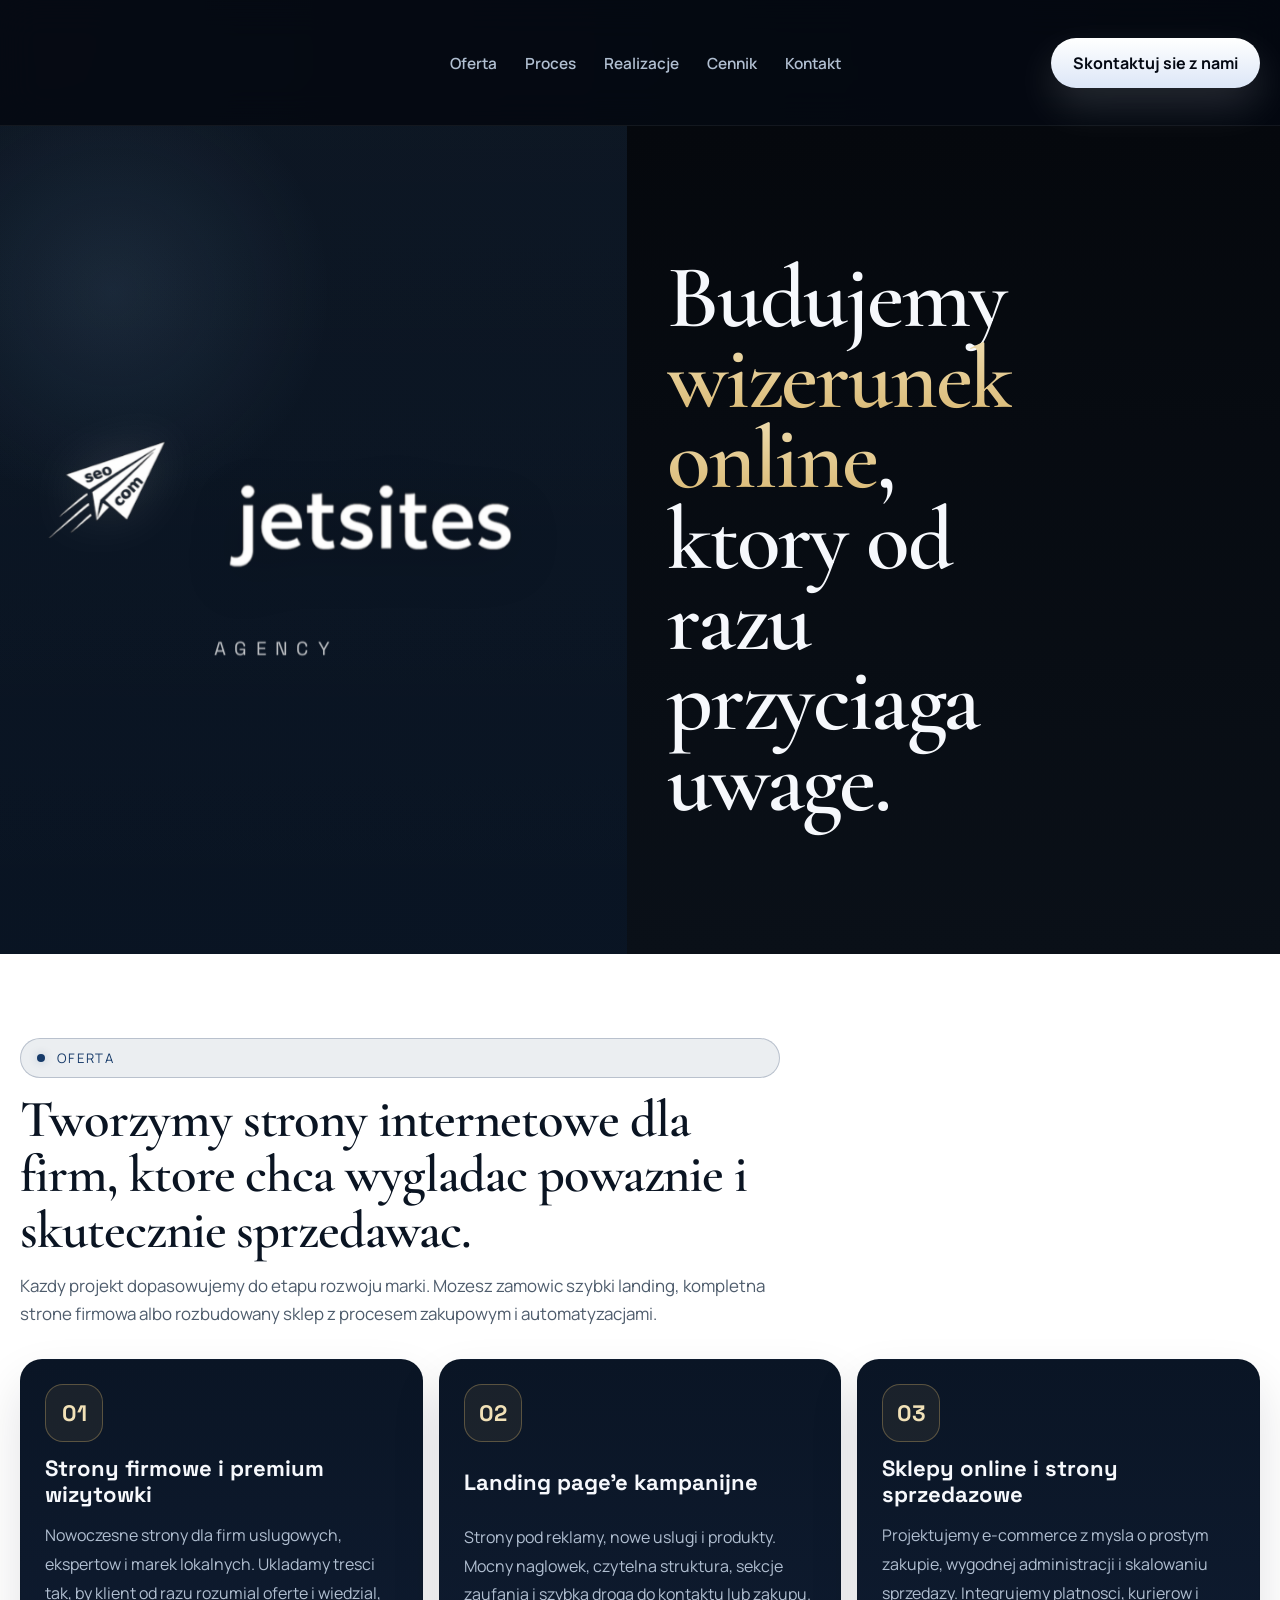
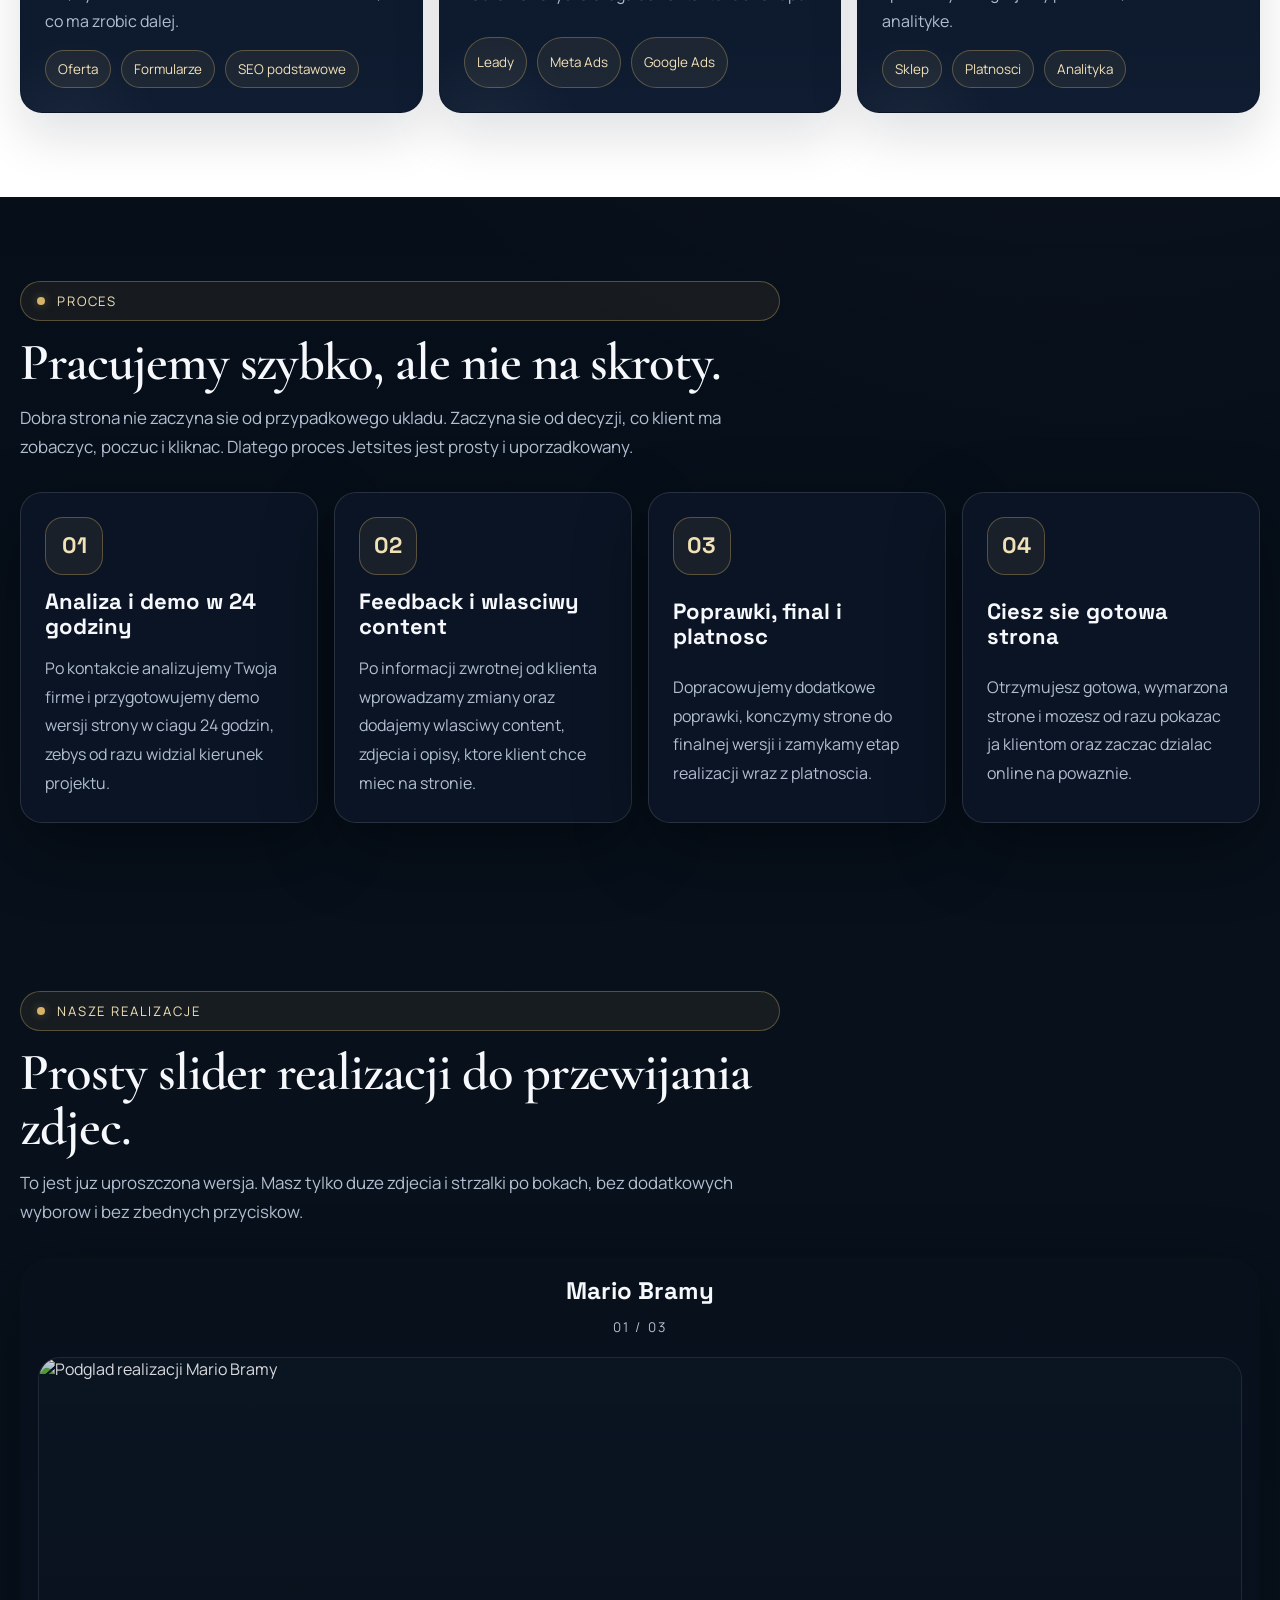
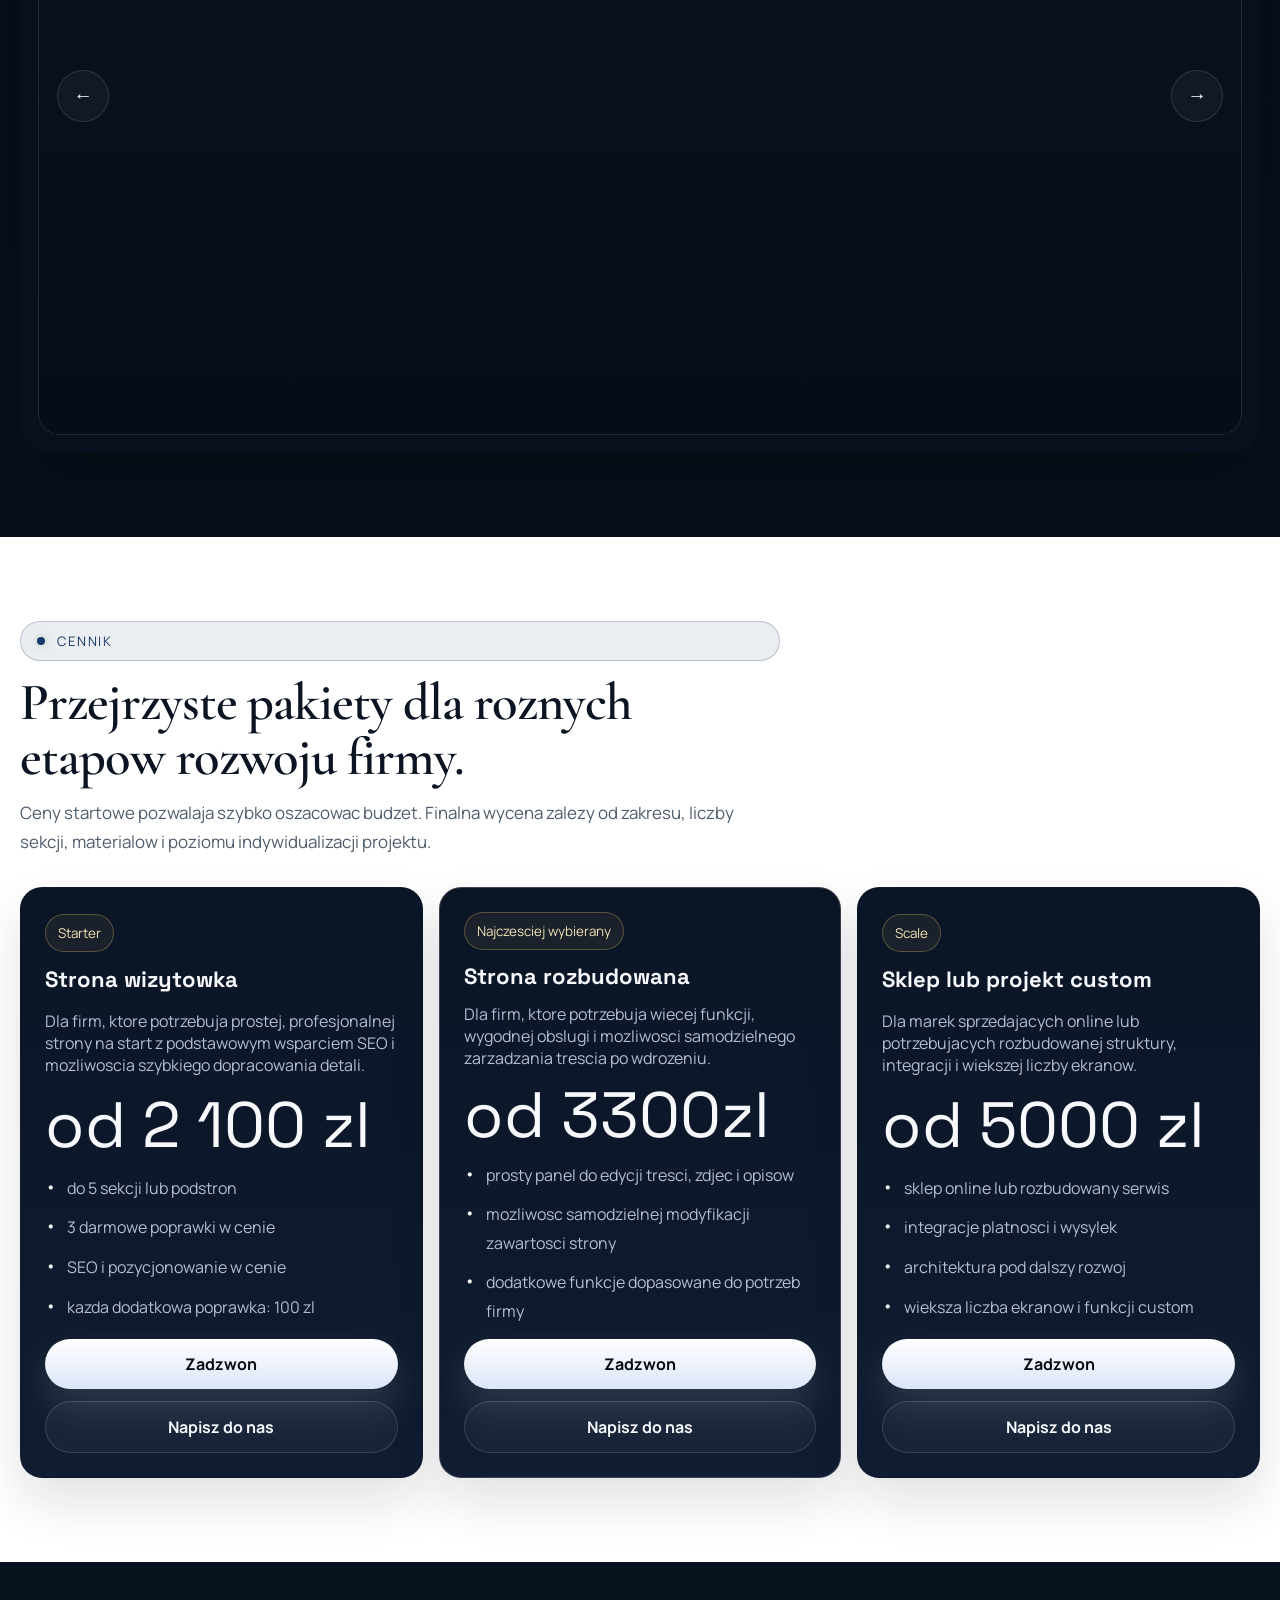
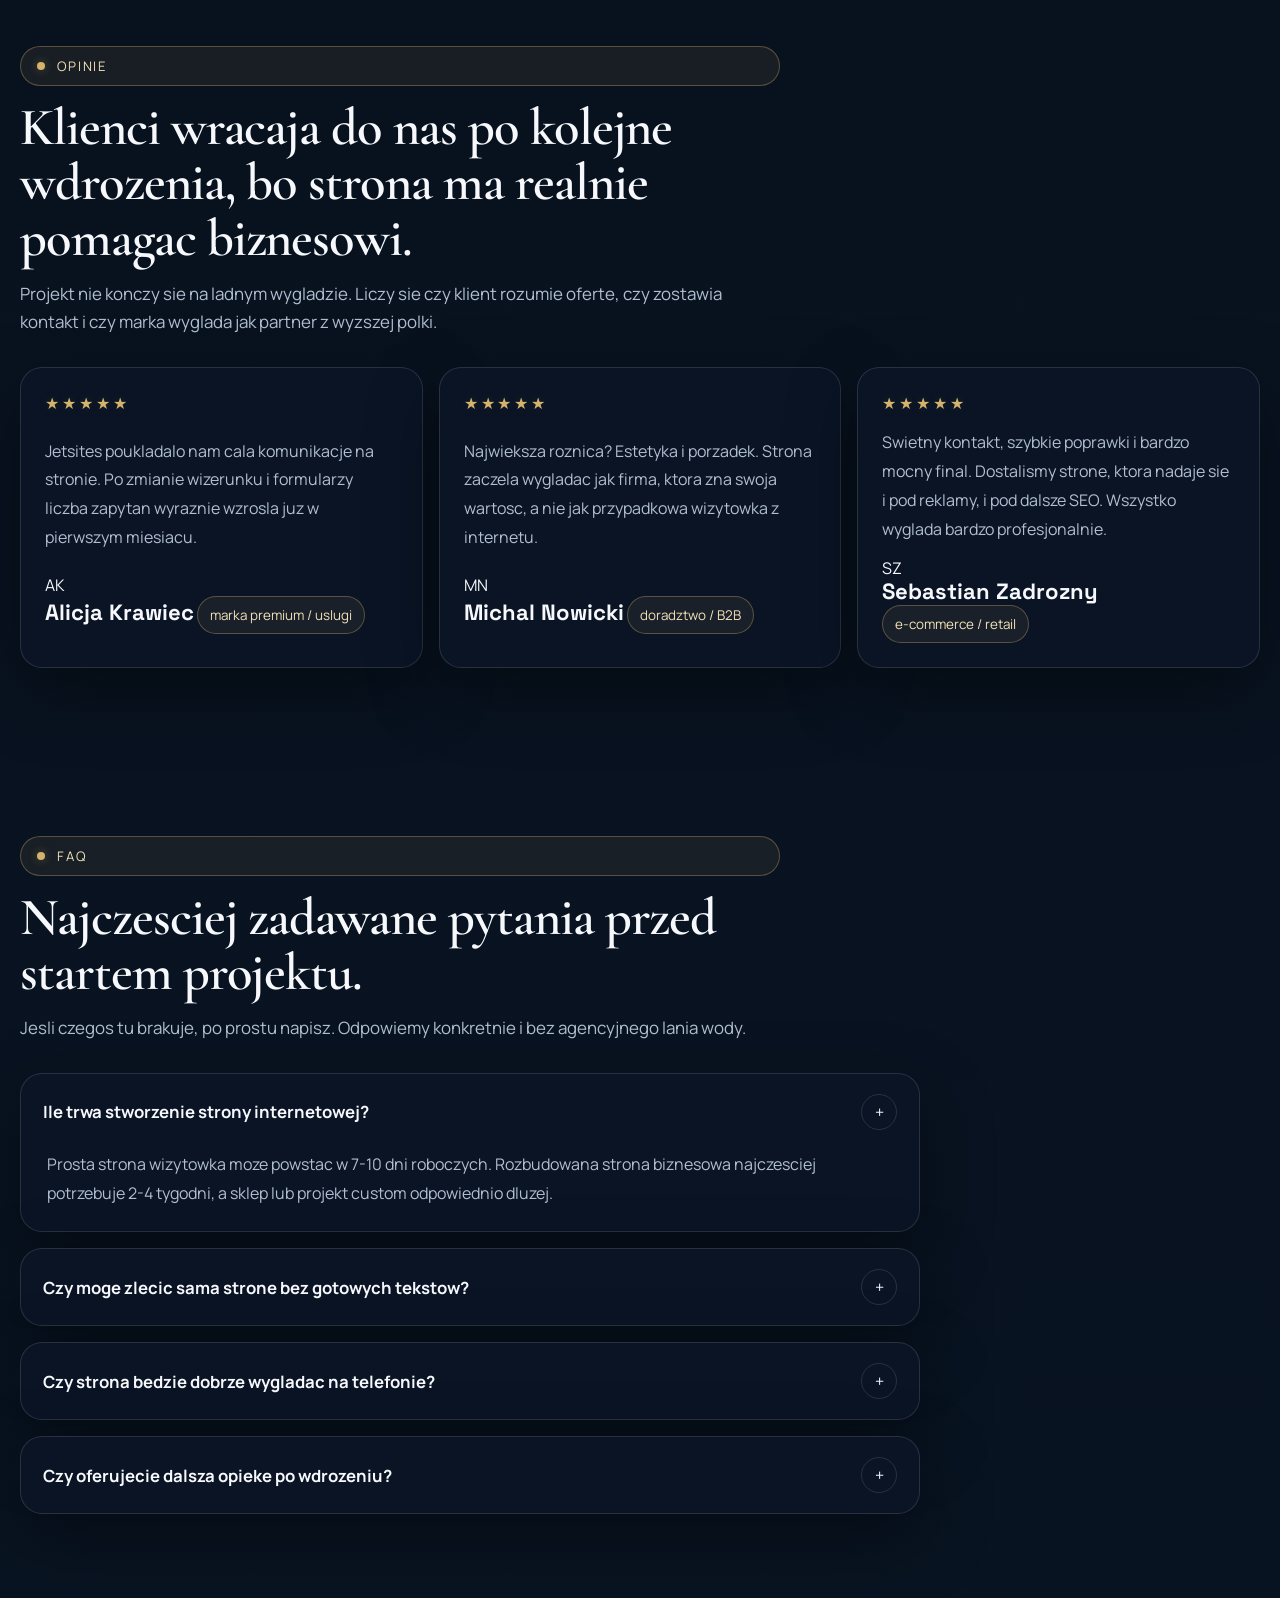
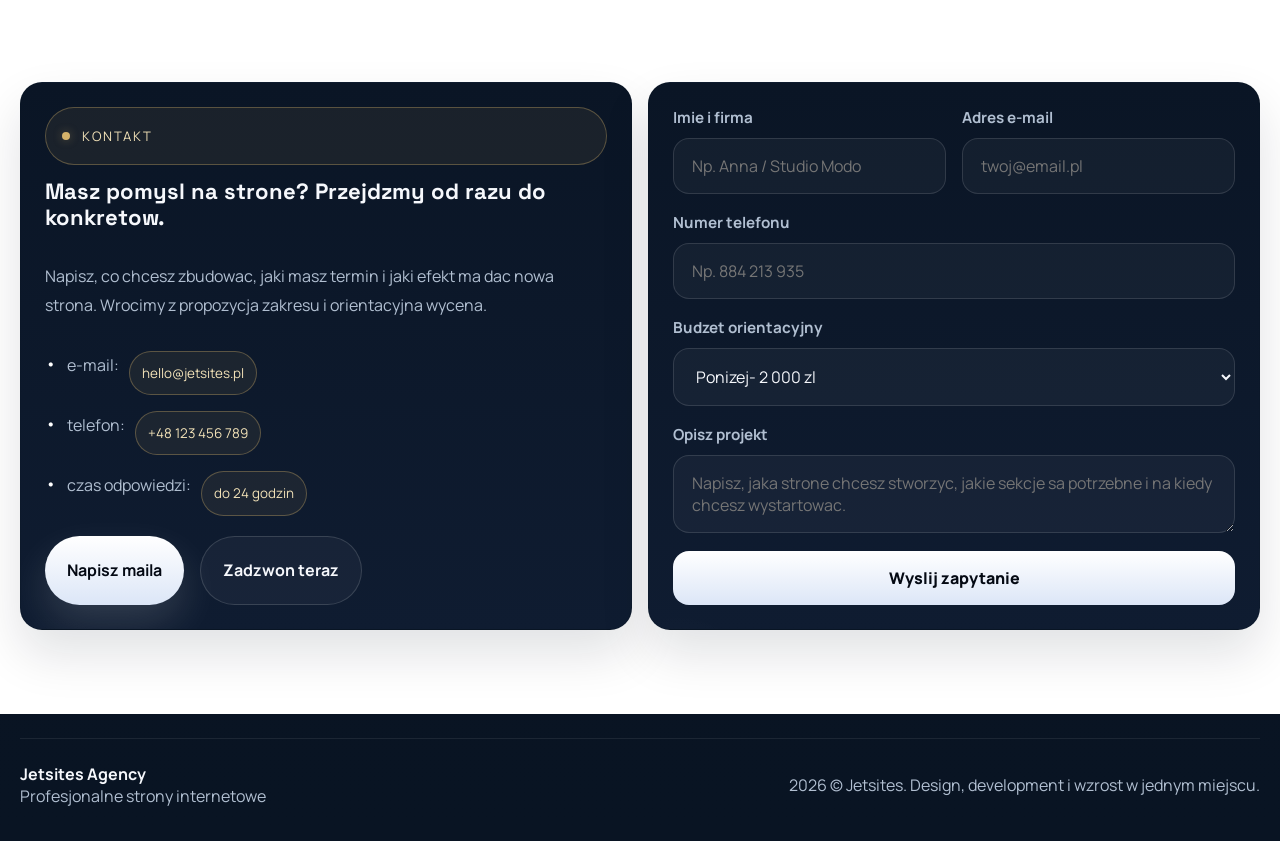
==== commit 35755fbc: "chore: reorganize project structure and cleanup assets Move source files to src/ and public/ directo" ====
--- a/index.html
+++ b/index.html
@@ -1,2305 +1,475 @@
-<!DOCTYPE html>
-<html lang="pl">
-
-<head>
-    <meta charset="UTF-8">
-    <meta name="viewport" content="width=device-width, initial-scale=1.0">
-    <title>Jetsites Agency | Strony internetowe, ktore sprzedaja</title>
-    <meta name="description"
-        content="Jetsites tworzy profesjonalne strony internetowe, sklepy online i landing page'e w ciemnej, premium estetyce. Sprawdz cennik i wycen swoj projekt.">
-    <link rel="icon" href="favicon.ico">
-    <link rel="preconnect" href="https://fonts.googleapis.com">
-    <link rel="preconnect" href="https://fonts.gstatic.com" crossorigin>
-    <link
-        href="https://fonts.googleapis.com/css2?family=Cormorant+Garamond:wght@500;600;700&family=Manrope:wght@400;500;600;700;800&family=Space+Grotesk:wght@500;700&display=swap"
-        rel="stylesheet">
-    <style>
-        :root {
-            --bg: #040913;
-            --bg-soft: #08111d;
-            --bg-panel: rgba(12, 22, 38, 0.9);
-            --bg-panel-strong: rgba(8, 16, 29, 0.96);
-            --line: rgba(255, 255, 255, 0.16);
-            --line-strong: rgba(255, 255, 255, 0.28);
-            --text: #f6f8fc;
-            --muted: #b1bfd1;
-            --muted-strong: #f1f5fb;
-            --accent: #ffffff;
-            --accent-soft: #e7eefc;
-            --gold: #d6b36a;
-            --gold-soft: #f1e1b7;
-            --gold-line: rgba(214, 179, 106, 0.34);
-            --shadow: 0 24px 70px rgba(0, 0, 0, 0.4);
-            --radius-xl: 28px;
-            --radius-lg: 22px;
-            --container: 1240px;
-        }
-
-        * {
-            box-sizing: border-box;
-            margin: 0;
-            padding: 0;
-        }
-
-        html {
-            scroll-behavior: smooth;
-        }
-
-        body {
-            font-family: 'Manrope', sans-serif;
-            background:
-                radial-gradient(circle at top left, rgba(122, 144, 182, 0.12), transparent 24%),
-                radial-gradient(circle at 85% 15%, rgba(255, 255, 255, 0.045), transparent 16%),
-                linear-gradient(180deg, #040913 0%, #07101b 34%, #091423 100%);
-            color: var(--text);
-            overflow-x: hidden;
-        }
-
-        body.menu-open {
-            overflow: hidden;
-        }
-
-        img {
-            display: block;
-            max-width: 100%;
-        }
-
-        a {
-            color: inherit;
-        }
-
-        .container {
-            width: min(var(--container), calc(100% - 40px));
-            margin: 0 auto;
-        }
-
-        .section-shell {
-            padding: 84px 0;
-            position: relative;
-        }
-
-        .light-surface {
-            background: #ffffff;
-            color: #09121f;
-        }
-
-        .light-surface .section-head h2,
-        .light-surface .section-head h3,
-        .light-surface .service-card h3,
-        .light-surface .price-card h3,
-        .light-surface .contact-card h3,
-        .light-surface .calc-result h3,
-        .light-surface .price-tag,
-        .light-surface .calc-total {
-            color: #0a1422;
-        }
-
-        .light-surface .section-head p {
-            color: #4e5c6c;
-        }
-
-        .light-surface .service-card,
-        .light-surface .price-card,
-        .light-surface .contact-card,
-        .light-surface .calc-card,
-        .light-surface .faq-item {
-            background: linear-gradient(180deg, #0a1525 0%, #0f1c31 100%);
-            border: 1px solid rgba(10, 20, 34, 0.16);
-            box-shadow: 0 24px 50px rgba(9, 18, 31, 0.12);
-        }
-
-        .light-surface .service-card h3,
-        .light-surface .price-card h3,
-        .light-surface .contact-card h3,
-        .light-surface .calc-result h3,
-        .light-surface .price-tag,
-        .light-surface .calc-total,
-        .light-surface .faq-question strong {
-            color: var(--text);
-        }
-
-        .light-surface .service-card p,
-        .light-surface .price-card p,
-        .light-surface .contact-card p,
-        .light-surface .calc-summary,
-        .light-surface .calc-note,
-        .light-surface .price-list li,
-        .light-surface .contact-list li,
-        .light-surface .field label,
-        .light-surface .range-top,
-        .light-surface .check,
-        .light-surface .faq-answer {
-            color: var(--muted);
-        }
-
-        .light-surface .field input,
-        .light-surface .field select,
-        .light-surface .field textarea,
-        .light-surface .check,
-        .light-surface .calc-result {
-            background: rgba(255, 255, 255, 0.04);
-            border-color: rgba(255, 255, 255, 0.12);
-            color: var(--text);
-        }
-
-        .light-surface .secondary-button {
-            background: rgba(255, 255, 255, 0.04);
-            color: var(--text);
-            border-color: rgba(255, 255, 255, 0.14);
-        }
-
-        .light-surface .eyebrow {
-            background: rgba(11, 38, 79, 0.08);
-            border-color: rgba(11, 38, 79, 0.22);
-            color: #163a69;
-        }
-
-        .light-surface .eyebrow::before {
-            background: #163a69;
-            box-shadow: 0 0 10px rgba(22, 58, 105, 0.22);
-        }
-
-        #kontakt .eyebrow {
-            background: rgba(214, 179, 106, 0.08);
-            border-color: var(--gold-line);
-            color: var(--gold-soft);
-        }
-
-        #kontakt .eyebrow::before {
-            background: var(--gold);
-            box-shadow: 0 0 10px rgba(214, 179, 106, 0.35);
-        }
-
-        .eyebrow {
-            display: inline-flex;
-            align-items: center;
-            gap: 12px;
-            padding: 10px 16px;
-            border: 1px solid var(--gold-line);
-            border-radius: 999px;
-            background: rgba(214, 179, 106, 0.08);
-            color: var(--gold-soft);
-            font-size: 0.82rem;
-            letter-spacing: 0.14em;
-            text-transform: uppercase;
-        }
-
-        .eyebrow::before {
-            content: "";
-            width: 8px;
-            height: 8px;
-            border-radius: 50%;
-            background: var(--gold);
-            box-shadow: 0 0 10px rgba(214, 179, 106, 0.35);
-        }
-
-        .section-head {
-            display: grid;
-            gap: 14px;
-            max-width: 760px;
-            margin-bottom: 30px;
-        }
-
-        .section-head h2 {
-            font-family: 'Cormorant Garamond', serif;
-            font-size: clamp(2rem, 4.1vw, 3.35rem);
-            line-height: 1.05;
-            letter-spacing: -0.02em;
-            font-weight: 600;
-        }
-
-        .section-head p {
-            color: var(--muted);
-            font-size: 1.06rem;
-            line-height: 1.7;
-        }
-
-        .preloader {
-            position: fixed;
-            inset: 0;
-            display: grid;
-            place-items: center;
-            background: #040913;
-            z-index: 10000;
-            transition: opacity 0.55s ease, visibility 0.55s ease;
-        }
-
-        .preloader.is-hidden {
-            opacity: 0;
-            visibility: hidden;
-        }
-
-        .preloader-mark {
-            position: relative;
-            width: min(92vw, 980px);
-            height: min(72vw, 560px);
-            display: grid;
-            place-items: center;
-            overflow: hidden;
-        }
-
-        .preloader-scene {
-            position: absolute;
-            inset: 0;
-        }
-
-        .preloader-plane-wrap {
-            position: absolute;
-            left: 8%;
-            top: 17%;
-            width: 112px;
-            height: 96px;
-            animation: preloaderFlight 4.9s cubic-bezier(0.42, 0, 0.18, 1) forwards;
-            transform-origin: center;
-            z-index: 2;
-        }
-
-        .preloader-plane-rotator {
-            position: absolute;
-            inset: 0;
-            animation: preloaderHeading 4.9s linear forwards;
-            transform-origin: center;
-        }
-
-        .preloader-plane {
-            position: absolute;
-            inset: 0;
-            width: 112px;
-            height: 96px;
-            display: grid;
-            place-items: center;
-            filter: drop-shadow(0 0 26px rgba(255, 255, 255, 0.12));
-        }
-
-        .preloader-plane img {
-            width: 100%;
-            height: auto;
-            display: block;
-        }
-
-        .preloader-lockup {
-            position: relative;
-            display: grid;
-            justify-items: center;
-            gap: 14px;
-            transform: translateY(18px) scale(0.9);
-            opacity: 0;
-            animation: lockupReveal 1.2s cubic-bezier(0.2, 0.75, 0.18, 1) 3.15s forwards, lockupPulse 0.75s ease-out 4.25s forwards;
-            z-index: 3;
-        }
-
-        .preloader-logo {
-            width: min(86vw, 700px);
-            height: auto;
-            filter: drop-shadow(0 18px 48px rgba(0, 0, 0, 0.38));
-            display: block;
-        }
-
-        .preloader-submark {
-            font-family: 'Space Grotesk', sans-serif;
-            font-size: clamp(0.92rem, 1.8vw, 1.2rem);
-            letter-spacing: 0.48em;
-            text-transform: uppercase;
-            color: rgba(255, 255, 255, 0.72);
-            padding-left: 0.48em;
-            opacity: 0;
-            transform: translateY(16px);
-            animation: submarkLift 0.72s ease-out 3.78s forwards;
-        }
-
-        .preloader-copy {
-            display: none;
-        }
-
-        .brand-stage {
-            --plane-size: 112px;
-            --wordmark-ratio: 2.1765;
-            --word-offset: calc(var(--plane-size) * 0.805);
-            --wordmark-width: calc(var(--plane-size) * var(--wordmark-ratio));
-            --plane-land-x: calc(var(--plane-size) * 0.065);
-            --agency-gap: 10px;
-            --dock-x: 50%;
-            --dock-y: 50%;
-            --flight-duration: 5.35s;
-            --word-delay: calc(var(--flight-duration) + 0.42s);
-            --agency-delay: calc(var(--word-delay) + 0.48s);
-            --pulse-delay: calc(var(--agency-delay) + 0.68s);
-            position: relative;
-            overflow: hidden;
-        }
-
-        .brand-stage::before {
-            content: "";
-            position: absolute;
-            inset: 0;
-            background: radial-gradient(circle at 18% 18%, rgba(255, 255, 255, 0.05), transparent 28%);
-            pointer-events: none;
-        }
-
-        .brand-lockup-anchor {
-            position: absolute;
-            left: var(--dock-x);
-            top: var(--dock-y);
-            width: calc(var(--word-offset) + var(--wordmark-width));
-            min-height: calc(var(--plane-size) + 42px);
-            transform: translate(-50%, -50%);
-            transform-origin: center;
-        }
-
-        .brand-flight {
-            position: absolute;
-            left: var(--plane-land-x);
-            top: calc(50% - (var(--plane-size) * 0.35));
-            width: var(--plane-size);
-            offset-distance: 0%;
-            offset-rotate: 0deg;
-            animation: brandFlight var(--flight-duration) linear both;
-            z-index: 2;
-        }
-
-        .brand-flight-rotator {
-            width: 100%;
-            transform-origin: center;
-            animation: brandBank var(--flight-duration) linear both;
-        }
-
-        .brand-plane {
-            width: 100%;
-            filter: drop-shadow(0 0 24px rgba(255, 255, 255, 0.14));
-        }
-
-        .brand-plane img {
-            width: 100%;
-            height: auto;
-            display: block;
-        }
-
-        .brand-wording {
-            position: absolute;
-            left: var(--word-offset);
-            top: calc(50% - (var(--plane-size) * 0.562));
-            display: block;
-            transform-origin: left center;
-            opacity: 0;
-            animation: brandWordReveal 0.72s ease-out var(--word-delay) both;
-        }
-
-        .brand-wordmark {
-            width: var(--wordmark-width);
-            max-width: none;
-            display: block;
-            filter: drop-shadow(0 10px 24px rgba(0, 0, 0, 0.24));
-        }
-
-        .brand-agency {
-            position: absolute;
-            left: 0;
-            top: calc(100% + var(--agency-gap));
-            font-family: 'Space Grotesk', sans-serif;
-            font-size: clamp(0.92rem, 1.5vw, 1.12rem);
-            letter-spacing: 0.46em;
-            text-transform: uppercase;
-            color: rgba(255, 255, 255, 0.76);
-            opacity: 0;
-            transform: translateY(24px);
-            animation: brandAgencyReveal 0.8s cubic-bezier(0.2, 0.78, 0.18, 1) var(--agency-delay) both;
-            white-space: nowrap;
-        }
-
-        .brand-stage--preloader {
-            --flight-duration: 2.95s;
-            --word-delay: calc(var(--flight-duration) + 0.12s);
-            --agency-delay: calc(var(--word-delay) + 0.16s);
-            --pulse-delay: calc(var(--agency-delay) + 0.2s);
-            --dock-x: 47.8%;
-            --dock-y: 47.2%;
-            background: transparent;
-        }
-
-        .brand-stage--preloader::before {
-            display: none;
-        }
-
-        .brand-stage--preloader .brand-lockup-anchor {
-            animation: brandLockupPulse 0.72s ease-out var(--pulse-delay) both;
-        }
-
-        .brand-stage--preloader .brand-flight {
-            offset-path: path("M -430 6 C -394 -118 -286 -206 -118 -210 C 86 -214 260 -120 296 16 C 324 136 256 252 120 274 C -34 298 -164 196 -190 66 C -204 -8 -146 -36 0 0");
-        }
-
-        .brand-stage--hero {
-            --plane-size: clamp(104px, 11vw, 138px);
-            --word-offset: calc(var(--plane-size) * 0.805);
-            --agency-gap: 8px;
-            --flight-duration: 4.95s;
-            --word-delay: 0.06s;
-            --agency-delay: 0.52s;
-            --pulse-delay: 1.16s;
-            min-height: 760px;
-            padding: 0 28px;
-            background: linear-gradient(180deg, rgba(8, 18, 31, 0.92) 0%, rgba(9, 20, 35, 0.88) 100%);
-            display: grid;
-            place-items: center;
-        }
-
-        .brand-stage--hero .brand-flight {
-            offset-path: path("M -378 4 C -344 -106 -248 -184 -96 -188 C 92 -192 238 -104 270 12 C 294 116 234 216 112 234 C -22 254 -136 170 -160 56 C -172 -10 -122 -32 0 0");
-        }
-
-        .brand-stage--hero .brand-lockup-anchor {
-            animation: brandLockupPulse 0.72s ease-out var(--pulse-delay) both;
-        }
-
-        .intro-stage.brand-stage--hero::before {
-            inset: 0;
-            border-radius: 0;
-            background:
-                radial-gradient(circle at 18% 20%, rgba(124, 171, 212, 0.12), transparent 26%),
-                linear-gradient(180deg, rgba(255, 255, 255, 0.02), rgba(255, 255, 255, 0));
-            border: 0;
-        }
-
-        .intro-stage.brand-stage--hero::after {
-            display: none;
-        }
-
-        .brand-stage--hero .brand-lockup-anchor,
-        .brand-stage--hero .brand-wording,
-        .brand-stage--hero .brand-agency {
-            animation-play-state: paused;
-        }
-
-        .brand-stage--hero .brand-flight,
-        .brand-stage--hero .brand-flight-rotator {
-            animation-play-state: paused;
-        }
-
-        body.hero-flight-ready .brand-stage--hero .brand-flight,
-        body.hero-flight-ready .brand-stage--hero .brand-flight-rotator {
-            animation-play-state: running;
-        }
-
-        body.hero-copy-ready .brand-stage--hero .brand-lockup-anchor,
-        body.hero-copy-ready .brand-stage--hero .brand-wording,
-        body.hero-copy-ready .brand-stage--hero .brand-agency {
-            animation-play-state: running;
-        }
-
-        header {
-            position: sticky;
-            top: 0;
-            z-index: 400;
-            backdrop-filter: blur(18px);
-            background: rgba(3, 7, 15, 0.78);
-            border-bottom: 1px solid rgba(255, 255, 255, 0.06);
-        }
-
-        .nav-wrap {
-            display: flex;
-            align-items: center;
-            justify-content: space-between;
-            min-height: 86px;
-            gap: 24px;
-            position: relative;
-        }
-
-        .brand {
-            display: inline-flex;
-            align-items: center;
-            gap: 0;
-            text-decoration: none;
-            min-width: 0;
-            opacity: 0;
-            visibility: hidden;
-            transform: translateY(-8px);
-            pointer-events: none;
-            transition: opacity 0.28s ease, transform 0.28s ease, visibility 0.28s ease;
-        }
-
-        body.header-brand-visible .brand {
-            opacity: 1;
-            visibility: visible;
-            transform: translateY(0);
-            pointer-events: auto;
-        }
-
-        .brand img {
-            width: 220px;
-            height: auto;
-            max-width: 100%;
-        }
-
-        .brand-copy {
-            display: none;
-        }
-
-        .brand-copy strong {
-            font-family: 'Space Grotesk', sans-serif;
-            letter-spacing: -0.03em;
-            font-size: 1rem;
-        }
-
-        .brand-copy span {
-            color: var(--muted);
-            font-size: 0.78rem;
-            letter-spacing: 0.14em;
-            text-transform: uppercase;
-        }
-
-        .nav-links {
-            display: flex;
-            align-items: center;
-            gap: 28px;
-            list-style: none;
-        }
-
-        .nav-links a {
-            text-decoration: none;
-            color: var(--muted);
-            font-weight: 600;
-            font-size: 0.96rem;
-            transition: color 0.25s ease;
-        }
-
-        .nav-links a:hover,
-        .nav-links a:focus-visible {
-            color: var(--accent);
-        }
-
-        .nav-cta,
-        .primary-button,
-        .secondary-button {
-            display: inline-flex;
-            align-items: center;
-            justify-content: center;
-            border-radius: 999px;
-            font-weight: 700;
-            text-decoration: none;
-            transition: transform 0.25s ease, box-shadow 0.25s ease, background 0.25s ease, border-color 0.25s ease;
-        }
-
-        .nav-cta,
-        .primary-button {
-            padding: 14px 22px;
-            background: linear-gradient(180deg, #ffffff 0%, #dce6f7 100%);
-            color: #040913;
-            box-shadow: 0 18px 40px rgba(255, 255, 255, 0.14);
-        }
-
-        .secondary-button {
-            padding: 14px 22px;
-            border: 1px solid var(--line-strong);
-            background: rgba(255, 255, 255, 0.03);
-            color: var(--text);
-        }
-
-        .nav-cta:hover,
-        .primary-button:hover,
-        .secondary-button:hover {
-            transform: translateY(-2px);
-        }
-
-        .menu-toggle {
-            display: none;
-            width: 48px;
-            height: 48px;
-            border-radius: 50%;
-            border: 1px solid var(--line);
-            background: rgba(255, 255, 255, 0.025);
-            color: var(--text);
-            cursor: pointer;
-        }
-
-        .menu-toggle span {
-            display: block;
-            width: 18px;
-            height: 2px;
-            margin: 4px auto;
-            background: currentColor;
-        }
-
-        .hero {
-            padding: 0;
-            min-height: 92vh;
-            display: flex;
-            align-items: stretch;
-        }
-
-        .hero-layout {
-            display: grid;
-            grid-template-columns: 1fr;
-            gap: 0;
-            align-items: stretch;
-            justify-items: center;
-            width: 100vw;
-            margin-left: calc(50% - 50vw);
-        }
-
-        .hero-block {
-            width: 100%;
-            display: grid;
-            grid-template-columns: minmax(360px, 0.98fr) minmax(0, 1.02fr);
-            border-radius: 0;
-            overflow: hidden;
-            background: linear-gradient(90deg, #0b1522 0%, #0d1827 49%, #05080d 49%, #0a1018 100%);
-            box-shadow: none;
-            min-height: 92vh;
-        }
-
-        .hero-copy {
-            display: grid;
-            gap: 0;
-            align-content: center;
-            padding: 56px 56px 56px 40px;
-            position: relative;
-            text-align: left;
-            background: linear-gradient(180deg, #05080d 0%, #0a1018 100%);
-            color: var(--text);
-        }
-
-        .hero-copy::before {
-            display: none;
-        }
-
-        .hero-intro {
-            display: none;
-        }
-
-        .hero-copy h1 {
-            font-family: 'Cormorant Garamond', serif;
-            font-size: clamp(3.4rem, 7vw, 6.8rem);
-            line-height: 0.9;
-            letter-spacing: -0.025em;
-            font-weight: 600;
-            max-width: 8ch;
-            margin-top: 0;
-            color: var(--text);
-        }
-
-        .hero-copy h1 .gold-accent {
-            background: linear-gradient(180deg, var(--gold-soft) 0%, var(--gold) 100%);
-            -webkit-background-clip: text;
-            background-clip: text;
-            color: transparent;
-        }
-
-        .hero-copy p {
-            display: none;
-        }
-
-        .hero-actions,
-        .hero-metrics,
-        .contact-actions {
-            display: flex;
-            flex-wrap: wrap;
-            gap: 16px;
-            justify-content: flex-start;
-        }
-
-        .hero-actions,
-        .hero-metrics {
-            display: none;
-        }
-
-        .metric-chip {
-            padding: 14px 18px;
-            border-radius: 16px;
-            background: rgba(255, 255, 255, 0.05);
-            border: 1px solid rgba(255, 255, 255, 0.12);
-            min-width: 160px;
-        }
-
-        .metric-chip strong {
-            display: block;
-            font-size: 1.3rem;
-            color: var(--gold-soft);
-        }
-
-        .metric-chip span {
-            color: var(--muted);
-            font-size: 0.9rem;
-        }
-
-        .intro-stage {
-            position: relative;
-            overflow: hidden;
-        }
-
-        .intro-logo-wrap {
-            position: relative;
-            display: grid;
-            place-items: center;
-            min-height: 100%;
-            z-index: 1;
-        }
-
-        .intro-logo-panel {
-            position: relative;
-            width: min(72%, 440px);
-            padding: 24px 26px;
-            border-radius: 36px;
-            background:
-                linear-gradient(180deg, rgba(255, 255, 255, 0.16), rgba(255, 255, 255, 0.03)),
-                rgba(7, 18, 30, 0.3);
-            border: 1px solid rgba(255, 255, 255, 0.14);
-            box-shadow: 0 26px 54px rgba(0, 0, 0, 0.22);
-            backdrop-filter: blur(10px);
-        }
-
-        .intro-logo-panel img {
-            width: 100%;
-            height: auto;
-            filter: drop-shadow(0 12px 30px rgba(0, 0, 0, 0.38));
-        }
-
-        .intro-caption {
-            display: none;
-        }
-
-        .intro-caption strong {
-            color: #ffffff;
-            font-size: 1rem;
-            letter-spacing: 0.18em;
-            text-transform: uppercase;
-        }
-
-        .intro-caption p {
-            max-width: 52ch;
-            color: rgba(255, 255, 255, 0.86);
-            line-height: 1.8;
-        }
-
-        .trust-bar {
-            padding: 24px 0 10px;
-        }
-
-        .trust-grid,
-        .services-grid,
-        .process-grid,
-        .work-grid,
-        .portfolio-grid,
-        .pricing-grid,
-        .testimonials-grid,
-        .field-grid,
-        .checkbox-grid,
-        .contact-layout,
-        .calculator-layout,
-        .about-wrap,
-        .about-points {
-            display: grid;
-            gap: 16px;
-        }
-
-        .trust-grid {
-            grid-template-columns: repeat(4, minmax(0, 1fr));
-        }
-
-        .trust-card,
-        .service-card,
-        .work-card,
-        .portfolio-card,
-        .price-card,
-        .testimonial,
-        .faq-item,
-        .contact-card,
-        .process-card,
-        .calc-card,
-        .about-card,
-        .quote-box {
-            background: var(--bg-panel);
-            border: 1px solid rgba(255, 255, 255, 0.12);
-            border-radius: var(--radius-lg);
-            box-shadow: var(--shadow);
-            backdrop-filter: blur(14px);
-        }
-
-        .trust-card,
-        .service-card,
-        .work-card,
-        .process-card,
-        .about-card,
-        .testimonial,
-        .contact-card,
-        .calc-card,
-        .price-card {
-            padding: 24px;
-            display: grid;
-            gap: 14px;
-        }
-
-        .trust-card strong {
-            font-size: 1.95rem;
-            font-family: 'Space Grotesk', sans-serif;
-        }
-
-        .trust-card p,
-        .service-card p,
-        .work-card p,
-        .process-card p,
-        .about-card p,
-        .portfolio-copy p,
-        .testimonial p,
-        .contact-card p,
-        .faq-answer,
-        .calc-note,
-        .calc-list li,
-        .price-list li,
-        .contact-list li {
-            color: var(--muted);
-            line-height: 1.8;
-        }
-
-        .services-grid,
-        .work-grid,
-        .portfolio-grid,
-        .pricing-grid,
-        .testimonials-grid {
-            grid-template-columns: repeat(3, minmax(0, 1fr));
-        }
-
-        .process-grid {
-            grid-template-columns: repeat(4, minmax(0, 1fr));
-        }
-
-        .service-card,
-        .price-card,
-        .calc-card,
-        .contact-card {
-            position: relative;
-            overflow: hidden;
-        }
-
-        .service-card::before,
-        .price-card.featured::before,
-        .contact-card::before,
-        .calc-card::before {
-            content: "";
-            position: absolute;
-            inset: auto auto -30% -10%;
-            width: 180px;
-            height: 180px;
-            background: radial-gradient(circle, rgba(255, 255, 255, 0.045) 0%, transparent 70%);
-            pointer-events: none;
-        }
-
-        .service-icon,
-        .process-index {
-            width: 58px;
-            height: 58px;
-            border-radius: 18px;
-            display: grid;
-            place-items: center;
-            border: 1px solid var(--gold-line);
-            background: rgba(214, 179, 106, 0.08);
-            color: var(--gold-soft);
-            font-size: 1.4rem;
-            font-family: 'Space Grotesk', sans-serif;
-            font-weight: 700;
-        }
-
-        .service-card h3,
-        .work-card h3,
-        .price-card h3,
-        .testimonial strong,
-        .contact-card h3,
-        .process-card h3,
-        .about-card h3,
-        .calc-result h3,
-        .portfolio-copy h3 {
-            font-family: 'Space Grotesk', sans-serif;
-            font-size: 1.38rem;
-            line-height: 1.15;
-        }
-
-        .service-tags,
-        .portfolio-meta,
-        .price-list,
-        .calc-list,
-        .contact-list {
-            list-style: none;
-        }
-
-        .service-tags,
-        .portfolio-meta {
-            display: flex;
-            flex-wrap: wrap;
-            gap: 10px;
-        }
-
-        .service-tags li,
-        .portfolio-meta span,
-        .portfolio-badge,
-        .work-card span,
-        .price-note,
-        .testimonial-role,
-        .contact-list li span,
-        .calc-pill {
-            display: inline-flex;
-            align-items: center;
-            gap: 8px;
-            padding: 9px 12px;
-            border-radius: 999px;
-            background: rgba(214, 179, 106, 0.08);
-            border: 1px solid var(--gold-line);
-            color: var(--gold-soft);
-            font-size: 0.84rem;
-        }
-
-        .about-wrap,
-        .calculator-layout,
-        .contact-layout {
-            grid-template-columns: minmax(0, 1fr) minmax(0, 1fr);
-            align-items: stretch;
-        }
-
-        .about-visual {
-            min-height: 560px;
-            border-radius: 28px;
-            overflow: hidden;
-            position: relative;
-            box-shadow: var(--shadow);
-        }
-
-        .about-visual img {
-            width: 100%;
-            height: 100%;
-            object-fit: cover;
-            filter: brightness(0.48) saturate(0.75);
-        }
-
-        .about-visual::after {
-            content: "";
-            position: absolute;
-            inset: 0;
-            background: linear-gradient(180deg, rgba(4, 9, 19, 0.26) 0%, rgba(4, 9, 19, 0.84) 100%);
-        }
-
-        .quote-box {
-            position: absolute;
-            left: 24px;
-            right: 24px;
-            bottom: 24px;
-            padding: 24px;
-            z-index: 1;
-        }
-
-        .quote-box p {
-            color: var(--muted-strong);
-            font-size: 1.04rem;
-        }
-
-        .quote-box strong {
-            display: block;
-            margin-top: 14px;
-            color: var(--text);
-        }
-
-        .about-stack {
-            display: grid;
-            gap: 22px;
-        }
-
-        .about-points {
-            grid-template-columns: repeat(2, minmax(0, 1fr));
-        }
-
-        .about-points div {
-            padding: 18px;
-            border-radius: 18px;
-            background: rgba(255, 255, 255, 0.025);
-            border: 1px solid rgba(255, 255, 255, 0.06);
-        }
-
-        .about-points strong {
-            display: block;
-            font-size: 1.5rem;
-            margin-bottom: 6px;
-            font-family: 'Space Grotesk', sans-serif;
-        }
-
-        .realization-slider {
-            position: relative;
-            padding: 18px;
-            background: transparent;
-            border: 0;
-            border-radius: 32px;
-            box-shadow: var(--shadow);
-            overflow: hidden;
-        }
-
-        .realization-slider-head {
-            display: grid;
-            gap: 10px;
-            margin-bottom: 18px;
-            justify-items: center;
-            text-align: center;
-        }
-
-        .realization-slider-head h3 {
-            font-family: 'Space Grotesk', sans-serif;
-            font-size: 1.5rem;
-            margin-bottom: 0;
-        }
-
-        .realization-slider-head p,
-        .realization-counter {
-            color: var(--muted);
-            line-height: 1.75;
-        }
-
-        .realization-counter {
-            letter-spacing: 0.16em;
-            text-transform: uppercase;
-            font-size: 0.84rem;
-        }
-
-        .realization-viewport {
-            overflow: hidden;
-            border-radius: 22px;
-            border: 1px solid rgba(255, 255, 255, 0.08);
-            background: rgba(255, 255, 255, 0.03);
-            position: relative;
-        }
-
-        .realization-track {
-            display: flex;
-            transition: transform 0.45s ease;
-            will-change: transform;
-        }
-
-        .realization-slide {
-            min-width: 100%;
-            display: grid;
-            gap: 0;
-        }
-
-        .realization-slide-visual {
-            position: relative;
-            aspect-ratio: 16 / 9;
-            overflow: hidden;
-            background: linear-gradient(180deg, rgba(10, 20, 34, 0.72), rgba(6, 12, 22, 0.92));
-        }
-
-        .realization-slide-visual img {
-            width: 100%;
-            height: 100%;
-            object-fit: cover;
-            display: block;
-            filter: brightness(0.88) saturate(0.98);
-        }
-
-        .realization-nav {
-            position: absolute;
-            inset: 50% 18px auto 18px;
-            transform: translateY(-50%);
-            display: flex;
-            justify-content: space-between;
-            pointer-events: none;
-        }
-
-        .realization-arrow {
-            width: 52px;
-            height: 52px;
-            border-radius: 50%;
-            border: 1px solid rgba(255, 255, 255, 0.12);
-            background: rgba(255, 255, 255, 0.04);
-            color: var(--text);
-            font-size: 1.2rem;
-            cursor: pointer;
-            transition: transform 0.25s ease, background 0.25s ease;
-            pointer-events: auto;
-            backdrop-filter: blur(10px);
-        }
-
-        .realization-arrow:hover,
-        .realization-arrow:focus-visible {
-            transform: translateY(-2px);
-            background: rgba(255, 255, 255, 0.08);
-        }
-
-        .work-grid {
-            grid-template-columns: repeat(3, minmax(0, 1fr));
-        }
-
-        .portfolio-card {
-            overflow: hidden;
-            position: relative;
-        }
-
-        .portfolio-card img {
-            width: 100%;
-            aspect-ratio: 0.98;
-            object-fit: cover;
-            filter: brightness(0.55) saturate(0.78);
-            transition: transform 0.5s ease;
-        }
-
-        .portfolio-card::after {
-            content: "";
-            position: absolute;
-            inset: 0;
-            background: linear-gradient(180deg, rgba(4, 9, 19, 0.08) 0%, rgba(4, 9, 19, 0.38) 100%);
-            pointer-events: none;
-        }
-
-        .portfolio-card:hover img {
-            transform: scale(1.08);
-        }
-
-        .portfolio-copy {
-            padding: 22px;
-            display: grid;
-            gap: 14px;
-        }
-
-        .price-card.featured {
-            transform: translateY(-14px);
-            border-color: rgba(255, 255, 255, 0.18);
-        }
-
-        .price-kicker {
-            display: flex;
-            justify-content: space-between;
-            align-items: center;
-            gap: 12px;
-        }
-
-        .price-tag,
-        .calc-total {
-            font-family: 'Space Grotesk', sans-serif;
-            font-size: clamp(2.1rem, 5vw, 4rem);
-            line-height: 1;
-        }
-
-        .price-list,
-        .calc-list,
-        .contact-list {
-            display: grid;
-            gap: 10px;
-        }
-
-        .price-card-actions {
-            display: grid;
-            gap: 12px;
-            margin-top: auto;
-        }
-
-        .price-card-actions .primary-button,
-        .price-card-actions .secondary-button {
-            width: 100%;
-        }
-
-        .phone-hover-button {
-            position: relative;
-            overflow: hidden;
-        }
-
-        .phone-hover-button .phone-label,
-        .phone-hover-button .phone-number {
-            display: block;
-            transition: transform 0.22s ease, opacity 0.22s ease;
-        }
-
-        .phone-hover-button .phone-number {
-            position: absolute;
-            inset: 50% 22px auto 22px;
-            transform: translateY(calc(-50% + 14px));
-            opacity: 0;
-        }
-
-        .phone-hover-button:hover .phone-label,
-        .phone-hover-button:focus-visible .phone-label {
-            transform: translateY(-14px);
-            opacity: 0;
-        }
-
-        .phone-hover-button:hover .phone-number,
-        .phone-hover-button:focus-visible .phone-number {
-            transform: translateY(-50%);
-            opacity: 1;
-        }
-
-        .price-list li,
-        .calc-list li,
-        .contact-list li {
-            display: flex;
-            align-items: flex-start;
-            gap: 10px;
-        }
-
-        .price-list li::before,
-        .calc-list li::before,
-        .contact-list li::before {
-            content: "•";
-            color: var(--accent);
-            font-size: 1.1rem;
-            line-height: 1.4;
-        }
-
-        .field-grid,
-        .checkbox-grid {
-            grid-template-columns: repeat(2, minmax(0, 1fr));
-        }
-
-        .calc-form,
-        .contact-form {
-            display: grid;
-            gap: 18px;
-        }
-
-        .field {
-            display: grid;
-            gap: 10px;
-        }
-
-        .field label {
-            color: var(--muted-strong);
-            font-weight: 700;
-            font-size: 0.95rem;
-        }
-
-        .field input,
-        .field select,
-        .field textarea {
-            width: 100%;
-            padding: 16px 18px;
-            border-radius: 16px;
-            border: 1px solid rgba(255, 255, 255, 0.1);
-            background: rgba(255, 255, 255, 0.025);
-            color: var(--text);
-            font: inherit;
-        }
-
-        .field select option {
-            background: #08111d;
-        }
-
-        .field input:focus,
-        .field select:focus,
-        .field textarea:focus {
-            outline: none;
-            border-color: rgba(255, 255, 255, 0.24);
-            box-shadow: 0 0 0 4px rgba(255, 255, 255, 0.05);
-        }
-
-        .check {
-            display: flex;
-            align-items: center;
-            gap: 12px;
-            padding: 14px 16px;
-            border-radius: 16px;
-            background: rgba(255, 255, 255, 0.025);
-            border: 1px solid rgba(255, 255, 255, 0.08);
-            cursor: pointer;
-        }
-
-        .check input {
-            width: 18px;
-            height: 18px;
-            accent-color: #ffffff;
-        }
-
-        .range-wrap {
-            display: grid;
-            gap: 12px;
-        }
-
-        .range-top {
-            display: flex;
-            justify-content: space-between;
-            gap: 12px;
-            color: var(--muted-strong);
-            font-weight: 700;
-        }
-
-        input[type="range"] {
-            width: 100%;
-            accent-color: #ffffff;
-        }
-
-        .calc-result {
-            display: grid;
-            gap: 16px;
-            padding: 28px;
-            border-radius: 24px;
-            background:
-                linear-gradient(180deg, rgba(255, 255, 255, 0.08), rgba(255, 255, 255, 0.03)),
-                rgba(7, 17, 31, 0.84);
-            border: 1px solid rgba(255, 255, 255, 0.12);
-        }
-
-        .calc-summary {
-            display: grid;
-            gap: 10px;
-            color: var(--muted);
-        }
-
-        .stars {
-            letter-spacing: 0.18em;
-            color: var(--gold);
-            text-shadow: 0 0 12px rgba(214, 179, 106, 0.12);
-        }
-
-        .faq-grid {
-            display: grid;
-            grid-template-columns: 1fr;
-            gap: 16px;
-            max-width: 900px;
-        }
-
-        .faq-item {
-            overflow: hidden;
-        }
-
-        .faq-question {
-            width: 100%;
-            display: flex;
-            justify-content: space-between;
-            align-items: center;
-            gap: 16px;
-            padding: 20px 22px;
-            background: transparent;
-            border: 0;
-            color: var(--text);
-            cursor: pointer;
-            font: inherit;
-            text-align: left;
-        }
-
-        .faq-question strong {
-            font-size: 1.05rem;
-        }
-
-        .faq-icon {
-            width: 36px;
-            height: 36px;
-            border-radius: 50%;
-            display: grid;
-            place-items: center;
-            border: 1px solid rgba(255, 255, 255, 0.12);
-            flex: 0 0 auto;
-        }
-
-        .faq-answer {
-            max-height: 0;
-            overflow: hidden;
-            padding: 0 26px;
-            transition: max-height 0.25s ease, padding-bottom 0.25s ease;
-        }
-
-        .faq-item.active .faq-answer {
-            max-height: 220px;
-            padding-bottom: 24px;
-        }
-
-        .submit {
-            padding: 16px 22px;
-            border-radius: 16px;
-            border: 0;
-            background: linear-gradient(180deg, #ffffff 0%, #dce6f7 100%);
-            color: #040913;
-            font: inherit;
-            font-weight: 800;
-            cursor: pointer;
-        }
-
-        footer {
-            padding: 24px 0 34px;
-            color: var(--muted);
-        }
-
-        .footer-shell {
-            display: flex;
-            justify-content: space-between;
-            gap: 18px;
-            align-items: center;
-            padding-top: 24px;
-            border-top: 1px solid rgba(255, 255, 255, 0.08);
-        }
-
-        .footer-shell strong {
-            color: var(--text);
-        }
-
-        .reveal {
-            opacity: 0;
-            transform: translateY(32px);
-            transition: opacity 0.7s ease, transform 0.7s ease;
-        }
-
-        .reveal.is-visible {
-            opacity: 1;
-            transform: translateY(0);
-        }
-
-        @keyframes brandFlight {
-            0% {
-                offset-distance: 0%;
-                opacity: 0;
-            }
-
-            6% {
-                opacity: 1;
-            }
-
-            22% {
-                offset-distance: 20%;
-                opacity: 1;
-            }
-
-            40% {
-                offset-distance: 40%;
-                opacity: 1;
-            }
-
-            58% {
-                offset-distance: 58%;
-                opacity: 1;
-            }
-
-            76% {
-                offset-distance: 76%;
-                opacity: 1;
-            }
-
-            90% {
-                offset-distance: 90%;
-                opacity: 1;
-            }
-
-            100% {
-                offset-distance: 100%;
-                opacity: 1;
-            }
-        }
-
-        @keyframes brandBank {
-            0% {
-                transform: rotate(0deg) scale(0.96);
-            }
-
-            14% {
-                transform: rotate(28deg) scale(0.99);
-            }
-
-            30% {
-                transform: rotate(64deg) scale(1.01);
-            }
-
-            46% {
-                transform: rotate(108deg) scale(1.015);
-            }
-
-            62% {
-                transform: rotate(192deg) scale(1.015);
-            }
-
-            78% {
-                transform: rotate(278deg) scale(1.01);
-            }
-
-            90% {
-                transform: rotate(332deg) scale(1);
-            }
-
-            100% {
-                transform: rotate(360deg) scale(1);
-            }
-        }
-
-        @keyframes brandWordReveal {
-            0% {
-                opacity: 0;
-                transform: translateX(18px);
-            }
-
-            100% {
-                opacity: 1;
-                transform: translateX(0);
-            }
-        }
-
-        @keyframes brandAgencyReveal {
-            0% {
-                opacity: 0;
-                transform: translateY(24px);
-            }
-
-            100% {
-                opacity: 1;
-                transform: translateY(0);
-            }
-        }
-
-        @keyframes brandLockupPulse {
-            0% {
-                transform: translate(-50%, -50%) scale(1);
-            }
-
-            65% {
-                transform: translate(-50%, -50%) scale(1.065);
-            }
-
-            100% {
-                transform: translate(-50%, -50%) scale(1.055);
-            }
-        }
-
-        @media (max-width: 1160px) {
-
-            .hero-layout,
-            .about-wrap,
-            .calculator-layout,
-            .contact-layout {
-                grid-template-columns: 1fr;
-            }
-
-            .hero-block {
-                grid-template-columns: 1fr;
-                min-height: auto;
-            }
-
-            .hero-copy {
-                padding: 36px 34px 42px;
-                text-align: center;
-                justify-items: center;
-            }
-
-            .trust-grid,
-            .services-grid,
-            .work-grid,
-            .portfolio-grid,
-            .pricing-grid,
-            .testimonials-grid,
-            .process-grid {
-                grid-template-columns: repeat(2, minmax(0, 1fr));
-            }
-
-            .intro-stage {
-                min-height: 330px;
-            }
-
-            .brand-stage--hero {
-                min-height: 330px;
-            }
-
-            .preloader-mark {
-                width: min(94vw, 760px);
-                height: min(88vw, 470px);
-            }
-
-            .brand-stage--preloader {
-                --plane-size: 96px;
-                --word-offset: calc(var(--plane-size) * 0.805);
-                --dock-x: 47.4%;
-                --dock-y: 47%;
-            }
-
-            .brand-stage--hero {
-                --plane-size: 92px;
-                --word-offset: calc(var(--plane-size) * 0.805);
-                --word-delay: 0.06s;
-                --agency-delay: 0.48s;
-                --pulse-delay: 1.08s;
-                min-height: 540px;
-            }
-
-            .price-card.featured {
-                transform: none;
-            }
-        }
-
-        @media (max-width: 880px) {
-            .menu-toggle {
-                display: inline-block;
-            }
-
-            .nav-links,
-            .nav-cta {
-                display: none;
-            }
-
-            .nav-links.is-open {
-                position: absolute;
-                top: calc(100% + 14px);
-                left: 20px;
-                right: 20px;
-                display: grid;
-                gap: 16px;
-                padding: 22px;
-                border-radius: 22px;
-                background: rgba(4, 9, 19, 0.98);
-                border: 1px solid rgba(255, 255, 255, 0.08);
-                box-shadow: var(--shadow);
-            }
-
-            .trust-grid,
-            .services-grid,
-            .work-grid,
-            .portfolio-grid,
-            .pricing-grid,
-            .testimonials-grid,
-            .process-grid,
-            .field-grid,
-            .checkbox-grid,
-            .about-points {
-                grid-template-columns: 1fr;
-            }
-
-            .brand-copy {
-                display: none;
-            }
-
-            .hero-copy {
-                padding: 32px 28px 42px;
-            }
-
-            .intro-stage {
-                min-height: 420px;
-                padding: 36px 20px 30px;
-            }
-
-            .intro-logo-panel {
-                width: min(82%, 410px);
-            }
-
-            .footer-shell {
-                flex-direction: column;
-                align-items: flex-start;
-            }
-
-            .realization-slider {
-                padding: 0;
-            }
-        }
-
-        @media (max-width: 620px) {
-            .container {
-                width: min(var(--container), calc(100% - 28px));
-            }
-
-            .section-shell {
-                padding: 68px 0;
-            }
-
-            .nav-wrap {
-                min-height: 76px;
-            }
-
-            .brand img {
-                width: 168px;
-            }
-
-            .primary-button,
-            .secondary-button,
-            .nav-cta {
-                width: 100%;
-                text-align: center;
-            }
-
-            .hero-actions,
-            .hero-metrics,
-            .contact-actions {
-                flex-direction: column;
-            }
-
-            .hero-copy {
-                padding: 22px 18px 28px;
-            }
-
-            .intro-stage {
-                min-height: 360px;
-                padding: 28px 16px 24px;
-            }
-
-            .intro-stage.brand-stage--hero::before {
-                inset: 0;
-            }
-
-            .preloader-mark {
-                height: min(108vw, 390px);
-            }
-
-            .brand-stage--preloader {
-                --plane-size: 82px;
-                --word-offset: calc(var(--plane-size) * 0.805);
-                --dock-x: 47%;
-                --dock-y: 46.8%;
-            }
-
-            .brand-stage--hero {
-                --plane-size: 78px;
-                --word-offset: calc(var(--plane-size) * 0.805);
-                --word-delay: 0.06s;
-                --agency-delay: 0.42s;
-                --pulse-delay: 0.98s;
-                min-height: 400px;
-            }
-
-            .brand-agency {
-                font-size: 0.82rem;
-                letter-spacing: 0.3em;
-            }
-
-            .realization-nav {
-                inset: auto 12px 12px 12px;
-                transform: none;
-            }
-
-            .intro-logo-panel {
-                width: min(92%, 360px);
-                padding: 18px 18px;
-            }
-        }
-    </style>
-</head>
-
-<body class="hero-flight-ready hero-copy-ready">
-
-    <header>
-        <div class="container nav-wrap">
-            <a href="#start" class="brand" aria-label="Jetsites Agency">
-                <img src="logo-transparent.png" alt="Jetsites">
-                <span class="brand-copy">
-                    <strong>Premium Web Agency</strong>
-                    <span>Design • Development • Growth</span>
-                </span>
-            </a>
-
-            <nav aria-label="Glowna nawigacja">
-                <ul class="nav-links" id="navLinks">
-                    <li><a href="#oferta">Oferta</a></li>
-                    <li><a href="#proces">Proces</a></li>
-                    <li><a href="#realizacje">Realizacje</a></li>
-                    <li><a href="#cennik">Cennik</a></li>
-                    <li><a href="#kontakt">Kontakt</a></li>
-                </ul>
-            </nav>
-
-            <a href="#kontakt" class="nav-cta">Skontaktuj sie z nami</a>
-
-            <button class="menu-toggle" id="menuToggle" aria-expanded="false" aria-controls="navLinks"
-                aria-label="Otworz menu">
-                <span></span>
-                <span></span>
-                <span></span>
-            </button>
-        </div>
-    </header>
-
-    <main>
-        <section class="hero" id="start">
-            <div class="container hero-layout">
-                <div class="hero-block reveal">
-                    <div class="intro-stage brand-stage brand-stage--hero"
-                        aria-label="Animowany blok wizualny Jetsites">
-                        <div class="brand-lockup-anchor" aria-hidden="true">
-                            <div class="brand-flight">
-                                <div class="brand-flight-rotator">
-                                    <div class="brand-plane"><img src="plane-mark.png" alt=""></div>
-                                </div>
-                            </div>
-                            <div class="brand-wording">
-                                <img src="jetsites-wordmark.png" alt="Jetsites" class="brand-wordmark">
-                                <div class="brand-agency">agency</div>
-                            </div>
-                        </div>
-                        <div class="intro-caption">
-                            <strong>Animated brand block</strong>
-                            <p>Jesli dodasz pozniej film, mozemy w tym miejscu podmienic animacje na video bez
-                                przebudowy calego hero.</p>
-                        </div>
-                    </div>
-
-                    <div class="hero-copy">
-                        <h1>Budujemy <span class="gold-accent">wizerunek online</span>, ktory od razu przyciaga uwage.
-                        </h1>
-                    </div>
-                </div>
-            </div>
-        </section>
-
-        <section class="section-shell light-surface" id="oferta">
-            <div class="container">
-                <div class="section-head reveal">
-                    <span class="eyebrow">Oferta</span>
-                    <h2>Tworzymy strony internetowe dla firm, ktore chca wygladac powaznie i skutecznie sprzedawac.</h2>
-                    <p>Kazdy projekt dopasowujemy do etapu rozwoju marki. Mozesz zamowic szybki landing, kompletna
-                        strone firmowa albo rozbudowany sklep z procesem zakupowym i automatyzacjami.</p>
-                </div>
-
-                <div class="services-grid">
-                    <article class="service-card reveal">
-                        <div class="service-icon">01</div>
-                        <h3>Strony firmowe i premium wizytowki</h3>
-                        <p>Nowoczesne strony dla firm uslugowych, ekspertow i marek lokalnych. Ukladamy tresci tak, by
-                            klient od razu rozumial oferte i wiedzial, co ma zrobic dalej.</p>
-                        <ul class="service-tags">
-                            <li>Oferta</li>
-                            <li>Formularze</li>
-                            <li>SEO podstawowe</li>
-                        </ul>
-                    </article>
-
-                    <article class="service-card reveal">
-                        <div class="service-icon">02</div>
-                        <h3>Landing page'e kampanijne</h3>
-                        <p>Strony pod reklamy, nowe uslugi i produkty. Mocny naglowek, czytelna struktura, sekcje
-                            zaufania i szybka droga do kontaktu lub zakupu.</p>
-                        <ul class="service-tags">
-                            <li>Leady</li>
-                            <li>Meta Ads</li>
-                            <li>Google Ads</li>
-                        </ul>
-                    </article>
-
-                    <article class="service-card reveal">
-                        <div class="service-icon">03</div>
-                        <h3>Sklepy online i strony sprzedazowe</h3>
-                        <p>Projektujemy e-commerce z mysla o prostym zakupie, wygodnej administracji i skalowaniu
-                            sprzedazy. Integrujemy platnosci, kurierow i analityke.</p>
-                        <ul class="service-tags">
-                            <li>Sklep</li>
-                            <li>Platnosci</li>
-                            <li>Analityka</li>
-                        </ul>
-                    </article>
-                </div>
-            </div>
-        </section>
-
-        <section class="section-shell" id="proces">
-            <div class="container">
-                <div class="section-head reveal">
-                    <span class="eyebrow">Proces</span>
-                    <h2>Pracujemy szybko, ale nie na skroty.</h2>
-                    <p>Dobra strona nie zaczyna sie od przypadkowego ukladu. Zaczyna sie od decyzji, co klient ma
-                        zobaczyc, poczuc i kliknac. Dlatego proces Jetsites jest prosty i uporzadkowany.</p>
-                </div>
-
-                <div class="process-grid">
-                    <article class="process-card reveal">
-                        <div class="process-index">01</div>
-                        <h3>Analiza i demo w 24 godziny</h3>
-                        <p>Po kontakcie analizujemy Twoja firme i przygotowujemy demo wersji strony w ciagu 24 godzin,
-                            zebys od razu widzial kierunek projektu.</p>
-                    </article>
-                    <article class="process-card reveal">
-                        <div class="process-index">02</div>
-                        <h3>Feedback i wlasciwy content</h3>
-                        <p>Po informacji zwrotnej od klienta wprowadzamy zmiany oraz dodajemy wlasciwy content, zdjecia
-                            i opisy, ktore klient chce miec na stronie.</p>
-                    </article>
-                    <article class="process-card reveal">
-                        <div class="process-index">03</div>
-                        <h3>Poprawki, final i platnosc</h3>
-                        <p>Dopracowujemy dodatkowe poprawki, konczymy strone do finalnej wersji i zamykamy etap
-                            realizacji wraz z platnoscia.</p>
-                    </article>
-                    <article class="process-card reveal">
-                        <div class="process-index">04</div>
-                        <h3>Ciesz sie gotowa strona</h3>
-                        <p>Otrzymujesz gotowa, wymarzona strone i mozesz od razu pokazac ja klientom oraz zaczac dzialac
-                            online na powaznie.</p>
-                    </article>
-                </div>
-            </div>
-        </section>
-
-        <section class="section-shell">
-            <div class="container realization-showcase">
-                <div class="section-head reveal">
-                    <span class="eyebrow">Nasze realizacje</span>
-                    <h2>Prosty slider realizacji do przewijania zdjec.</h2>
-                    <p>To jest juz uproszczona wersja. Masz tylko duze zdjecia i strzalki po bokach, bez dodatkowych
-                        wyborow i bez zbednych przyciskow.</p>
-                </div>
-
-                <article class="realization-slider reveal">
-                    <div class="realization-slider-head">
-                        <h3 id="realizationSliderTitle">Mario Bramy</h3>
-                        <div class="realization-counter" id="realizationCounter">01 / 03</div>
-                    </div>
-
-                    <div class="realization-viewport">
-                        <div class="realization-track" id="realizationTrack">
-                            <article class="realization-slide" data-title="Mario Bramy">
-                                <div class="realization-slide-visual">
-                                    <img src="https://images.unsplash.com/photo-1497366811353-6870744d04b2?auto=format&fit=crop&w=1600&q=80"
-                                        alt="Podglad realizacji Mario Bramy">
-                                </div>
-                            </article>
-
-                            <article class="realization-slide" data-title="Realizacja 02">
-                                <div class="realization-slide-visual">
-                                    <img src="https://images.unsplash.com/photo-1516321318423-f06f85e504b3?auto=format&fit=crop&w=1600&q=80"
-                                        alt="Miejsce na druga realizacje">
-                                </div>
-                            </article>
-
-                            <article class="realization-slide" data-title="Realizacja 03">
-                                <div class="realization-slide-visual">
-                                    <img src="https://images.unsplash.com/photo-1524758631624-e2822e304c36?auto=format&fit=crop&w=1600&q=80"
-                                        alt="Miejsce na trzecia realizacje">
-                                </div>
-                            </article>
-                        </div>
-
-                        <div class="realization-nav">
-                            <button type="button" class="realization-arrow" id="realizationPrev"
-                                aria-label="Poprzednie zdjecie">&#8592;</button>
-                            <button type="button" class="realization-arrow" id="realizationNext"
-                                aria-label="Nastepne zdjecie">&#8594;</button>
-                        </div>
-                    </div>
-                </article>
-            </div>
-        </section>
-
-        <section class="section-shell light-surface" id="cennik">
-            <div class="container">
-                <div class="section-head reveal">
-                    <span class="eyebrow">Cennik</span>
-                    <h2>Przejrzyste pakiety dla roznych etapow rozwoju firmy.</h2>
-                    <p>Ceny startowe pozwalaja szybko oszacowac budzet. Finalna wycena zalezy od zakresu, liczby sekcji,
-                        materialow i poziomu indywidualizacji projektu.</p>
-                </div>
-
-                <div class="pricing-grid">
-                    <article class="price-card reveal">
-                        <div class="price-kicker">
-                            <span class="price-note">Starter</span>
-                        </div>
-                        <h3>Strona wizytowka</h3>
-                        <p>Dla firm, ktore potrzebuja prostej, profesjonalnej strony na start z podstawowym wsparciem
-                            SEO i mozliwoscia szybkiego dopracowania detali.</p>
-                        <div class="price-tag">od 2 100 zl</div>
-                        <ul class="price-list">
-                            <li>do 5 sekcji lub podstron</li>
-                            <li>3 darmowe poprawki w cenie</li>
-                            <li>SEO i pozycjonowanie w cenie</li>
-                            <li>kazda dodatkowa poprawka: 100 zl</li>
-                        </ul>
-                        <div class="price-card-actions">
-                            <a href="tel:+48884213935" class="primary-button phone-hover-button"
-                                aria-label="Zadzwon 884 213 935">
-                                <span class="phone-label">Zadzwon</span>
-                                <span class="phone-number">884 - 213 - 935</span>
-                            </a>
-                            <a href="#kontakt" class="secondary-button">Napisz do nas</a>
-                        </div>
-                    </article>
-
-                    <article class="price-card featured reveal">
-                        <div class="price-kicker">
-                            <span class="price-note">Najczesciej wybierany</span>
-                        </div>
-                        <h3>Strona rozbudowana</h3>
-                        <p>Dla firm, ktore potrzebuja wiecej funkcji, wygodnej obslugi i mozliwosci samodzielnego
-                            zarzadzania trescia po wdrozeniu.</p>
-                        <div class="price-tag">od 3300zl</div>
-                        <ul class="price-list">
-                            <li>prosty panel do edycji tresci, zdjec i opisow</li>
-                            <li>mozliwosc samodzielnej modyfikacji zawartosci strony</li>
-                            <li>dodatkowe funkcje dopasowane do potrzeb firmy</li>
-                        </ul>
-                        <div class="price-card-actions">
-                            <a href="tel:+48884213935" class="primary-button phone-hover-button"
-                                aria-label="Zadzwon 884 213 935">
-                                <span class="phone-label">Zadzwon</span>
-                                <span class="phone-number">884 - 213 - 935</span>
-                            </a>
-                            <a href="#kontakt" class="secondary-button">Napisz do nas</a>
-                        </div>
-                    </article>
-
-                    <article class="price-card reveal">
-                        <div class="price-kicker">
-                            <span class="price-note">Scale</span>
-                        </div>
-                        <h3>Sklep lub projekt custom</h3>
-                        <p>Dla marek sprzedajacych online lub potrzebujacych rozbudowanej struktury, integracji i
-                            wiekszej liczby ekranow.</p>
-                        <div class="price-tag">od 5000 zl</div>
-                        <ul class="price-list">
-                            <li>sklep online lub rozbudowany serwis</li>
-                            <li>integracje platnosci i wysylek</li>
-                            <li>architektura pod dalszy rozwoj</li>
-                            <li>wieksza liczba ekranow i funkcji custom</li>
-                        </ul>
-                        <div class="price-card-actions">
-                            <a href="tel:+48884213935" class="primary-button phone-hover-button"
-                                aria-label="Zadzwon 884 213 935">
-                                <span class="phone-label">Zadzwon</span>
-                                <span class="phone-number">884 - 213 - 935</span>
-                            </a>
-                            <a href="#kontakt" class="secondary-button">Napisz do nas</a>
-                        </div>
-                    </article>
-                </div>
-            </div>
-        </section>
-
-        <section class="section-shell">
-            <div class="container">
-                <div class="section-head reveal">
-                    <span class="eyebrow">Opinie</span>
-                    <h2>Klienci wracaja do nas po kolejne wdrozenia, bo strona ma realnie pomagac biznesowi.</h2>
-                    <p>Projekt nie konczy sie na ladnym wygladzie. Liczy sie czy klient rozumie oferte, czy zostawia
-                        kontakt i czy marka wyglada jak partner z wyzszej polki.</p>
-                </div>
-
-                <div class="testimonials-grid">
-                    <article class="testimonial reveal">
-                        <div class="stars">★★★★★</div>
-                        <p>Jetsites poukladalo nam cala komunikacje na stronie. Po zmianie wizerunku i formularzy liczba
-                            zapytan wyraznie wzrosla juz w pierwszym miesiacu.</p>
-                        <div class="testimonial-foot">
-                            <div class="avatar">AK</div>
-                            <div>
-                                <strong>Alicja Krawiec</strong>
-                                <span class="testimonial-role">marka premium / uslugi</span>
-                            </div>
-                        </div>
-                    </article>
-
-                    <article class="testimonial reveal">
-                        <div class="stars">★★★★★</div>
-                        <p>Najwieksza roznica? Estetyka i porzadek. Strona zaczela wygladac jak firma, ktora zna swoja
-                            wartosc, a nie jak przypadkowa wizytowka z internetu.</p>
-                        <div class="testimonial-foot">
-                            <div class="avatar">MN</div>
-                            <div>
-                                <strong>Michal Nowicki</strong>
-                                <span class="testimonial-role">doradztwo / B2B</span>
-                            </div>
-                        </div>
-                    </article>
-
-                    <article class="testimonial reveal">
-                        <div class="stars">★★★★★</div>
-                        <p>Swietny kontakt, szybkie poprawki i bardzo mocny final. Dostalismy strone, ktora nadaje sie i
-                            pod reklamy, i pod dalsze SEO. Wszystko wyglada bardzo profesjonalnie.</p>
-                        <div class="testimonial-foot">
-                            <div class="avatar">SZ</div>
-                            <div>
-                                <strong>Sebastian Zadrozny</strong>
-                                <span class="testimonial-role">e-commerce / retail</span>
-                            </div>
-                        </div>
-                    </article>
-                </div>
-            </div>
-        </section>
-
-        <section class="section-shell">
-            <div class="container">
-                <div class="section-head reveal">
-                    <span class="eyebrow">FAQ</span>
-                    <h2>Najczesciej zadawane pytania przed startem projektu.</h2>
-                    <p>Jesli czegos tu brakuje, po prostu napisz. Odpowiemy konkretnie i bez agencyjnego lania wody.</p>
-                </div>
-
-                <div class="faq-grid">
-                    <article class="faq-item reveal active">
-                        <button class="faq-question" type="button">
-                            <strong>Ile trwa stworzenie strony internetowej?</strong>
-                            <span class="faq-icon">+</span>
-                        </button>
-                        <div class="faq-answer">Prosta strona wizytowka moze powstac w 7-10 dni roboczych. Rozbudowana
-                            strona biznesowa najczesciej potrzebuje 2-4 tygodni, a sklep lub projekt custom odpowiednio
-                            dluzej.</div>
-                    </article>
-
-                    <article class="faq-item reveal">
-                        <button class="faq-question" type="button">
-                            <strong>Czy moge zlecic sama strone bez gotowych tekstow?</strong>
-                            <span class="faq-icon">+</span>
-                        </button>
-                        <div class="faq-answer">Tak. Mozemy przygotowac kierunek komunikacji, naglowki i tresci
-                            sprzedazowe albo pomoc uporzadkowac materialy, ktore juz masz.</div>
-                    </article>
-
-                    <article class="faq-item reveal">
-                        <button class="faq-question" type="button">
-                            <strong>Czy strona bedzie dobrze wygladac na telefonie?</strong>
-                            <span class="faq-icon">+</span>
-                        </button>
-                        <div class="faq-answer">Tak. Projektujemy mobile-first, dlatego kazdy widok jest dopracowany pod
-                            telefony, tablety i duze ekrany. Responsywnosc traktujemy jako standard, nie dodatek.</div>
-                    </article>
-
-                    <article class="faq-item reveal">
-                        <button class="faq-question" type="button">
-                            <strong>Czy oferujecie dalsza opieke po wdrozeniu?</strong>
-                            <span class="faq-icon">+</span>
-                        </button>
-                        <div class="faq-answer">Tak. Po starcie mozemy dalej rozwijac strone, dodawac nowe sekcje,
-                            landingi, kampanie, a takze prowadzic biezace poprawki i opieke techniczna.</div>
-                    </article>
-                </div>
-            </div>
-        </section>
-
-        <section class="section-shell light-surface" id="kontakt">
-            <div class="container contact-layout">
-                <article class="contact-card reveal">
-                    <span class="eyebrow">Kontakt</span>
-                    <h3>Masz pomysl na strone? Przejdzmy od razu do konkretow.</h3>
-                    <p>Napisz, co chcesz zbudowac, jaki masz termin i jaki efekt ma dac nowa strona. Wrocimy z
-                        propozycja zakresu i orientacyjna wycena.</p>
-                    <ul class="contact-list">
-                        <li>e-mail: <span>hello@jetsites.pl</span></li>
-                        <li>telefon: <span>+48 123 456 789</span></li>
-                        <li>czas odpowiedzi: <span>do 24 godzin</span></li>
-                    </ul>
-                    <div class="contact-actions">
-                        <a href="mailto:hello@jetsites.pl" class="primary-button">Napisz maila</a>
-                        <a href="tel:+48123456789" class="secondary-button">Zadzwon teraz</a>
-                    </div>
-                </article>
-
-                <article class="contact-card reveal">
-                    <form class="contact-form">
-                        <div class="field-grid">
-                            <div class="field">
-                                <label for="name">Imie i firma</label>
-                                <input id="name" name="name" type="text" placeholder="Np. Anna / Studio Modo">
-                            </div>
-                            <div class="field">
-                                <label for="email">Adres e-mail</label>
-                                <input id="email" name="email" type="email" placeholder="twoj@email.pl">
-                            </div>
-                        </div>
-                        <div class="field">
-                            <label for="phone">Numer telefonu</label>
-                            <input id="phone" name="phone" type="tel" placeholder="Np. 884 213 935" required>
-                        </div>
-                        <div class="field">
-                            <label for="budget">Budzet orientacyjny</label>
-                            <select id="budget" name="budget">
-                                <option>Ponizej- 2 000 zl</option>
-                                <option>2000 - 4 000 zl</option>
-                                <option>4000 - 5 000 zl</option>
-
-                            </select>
-                        </div>
-                        <div class="field">
-                            <label for="message">Opisz projekt</label>
-                            <textarea id="message" name="message"
-                                placeholder="Napisz, jaka strone chcesz stworzyc, jakie sekcje sa potrzebne i na kiedy chcesz wystartowac."></textarea>
-                        </div>
-                        <button type="button" class="submit">Wyslij zapytanie</button>
-                    </form>
-                </article>
-            </div>
-        </section>
-    </main>
-
-    <footer>
-        <div class="container footer-shell">
-            <div>
-                <strong>Jetsites Agency</strong>
-                <div>Profesjonalne strony internetowe </div>
-            </div>
-            <div>2026 © Jetsites. Design, development i wzrost w jednym miejscu.</div>
-        </div>
-    </footer>
-
-    <script>
-        const menuToggle = document.getElementById('menuToggle');
-        const navLinks = document.getElementById('navLinks');
-        const heroSection = document.querySelector('.hero');
-        const realizationSlides = [...document.querySelectorAll('.realization-slide')];
-        const realizationTrack = document.getElementById('realizationTrack');
-        const realizationSliderTitle = document.getElementById('realizationSliderTitle');
-        const realizationCounter = document.getElementById('realizationCounter');
-        const realizationPrev = document.getElementById('realizationPrev');
-        const realizationNext = document.getElementById('realizationNext');
-
-        const updateHeaderBrandVisibility = () => {
-            if (!heroSection) {
-                document.body.classList.add('header-brand-visible');
-                return;
-            }
-
-            const revealThreshold = Math.max(180, heroSection.offsetHeight * 0.42);
-            document.body.classList.toggle('header-brand-visible', window.scrollY > revealThreshold);
-        };
-
-        window.addEventListener('scroll', updateHeaderBrandVisibility, { passive: true });
-        window.addEventListener('resize', updateHeaderBrandVisibility);
-        updateHeaderBrandVisibility();
-
-        menuToggle.addEventListener('click', () => {
-            const isOpen = navLinks.classList.toggle('is-open');
-            menuToggle.setAttribute('aria-expanded', String(isOpen));
-            document.body.classList.toggle('menu-open', isOpen);
-        });
-
-        document.querySelectorAll('a[href^="#"]').forEach((link) => {
-            link.addEventListener('click', () => {
-                navLinks.classList.remove('is-open');
-                menuToggle.setAttribute('aria-expanded', 'false');
-                document.body.classList.remove('menu-open');
-            });
-        });
-
-        const updateRealizationSlider = (index) => {
-            if (!realizationSlides.length || !realizationTrack) {
-                return;
-            }
-
-            const safeIndex = (index + realizationSlides.length) % realizationSlides.length;
-            const activeSlide = realizationSlides[safeIndex];
-            const title = activeSlide.dataset.title || 'Realizacja';
-
-            realizationTrack.style.transform = 'translateX(-' + (safeIndex * 100) + '%)';
-            realizationSliderTitle.textContent = title;
-            realizationCounter.textContent = String(safeIndex + 1).padStart(2, '0') + ' / ' + String(realizationSlides.length).padStart(2, '0');
-        };
-
-        if (realizationPrev) {
-            realizationPrev.addEventListener('click', () => {
-                const activeTitle = realizationSliderTitle ? realizationSliderTitle.textContent : '';
-                const activeIndex = realizationSlides.findIndex((slide) => slide.dataset.title === activeTitle);
-                updateRealizationSlider(activeIndex - 1);
-            });
-        }
-
-        if (realizationNext) {
-            realizationNext.addEventListener('click', () => {
-                const activeTitle = realizationSliderTitle ? realizationSliderTitle.textContent : '';
-                const activeIndex = realizationSlides.findIndex((slide) => slide.dataset.title === activeTitle);
-                updateRealizationSlider(activeIndex + 1);
-            });
-        }
-
-        updateRealizationSlider(0);
-
-        document.querySelectorAll('.faq-item').forEach((item) => {
-            const trigger = item.querySelector('.faq-question');
-            trigger.addEventListener('click', () => {
-                const isActive = item.classList.contains('active');
-                document.querySelectorAll('.faq-item').forEach((entry) => entry.classList.remove('active'));
-                if (!isActive) {
-                    item.classList.add('active');
-                }
-            });
-        });
-
-        const observer = new IntersectionObserver((entries) => {
-            entries.forEach((entry) => {
-                if (entry.isIntersecting) {
-                    entry.target.classList.add('is-visible');
-                    observer.unobserve(entry.target);
-                }
-            });
-        }, { threshold: 0.12 });
-
-        document.querySelectorAll('.reveal').forEach((element) => observer.observe(element));
-    </script>
-</body>
-
+<!DOCTYPE html>
+<html lang="pl">
+
+<head>
+    <meta charset="UTF-8">
+    <meta name="viewport" content="width=device-width, initial-scale=1.0">
+    <title>Jetsites Agency | Strony internetowe, ktore sprzedaja</title>
+    <meta name="description"
+        content="Jetsites tworzy profesjonalne strony internetowe, sklepy online i landing page'e w ciemnej, premium estetyce. Sprawdz cennik i wycen swoj projekt.">
+    <link rel="icon" href="favicon.ico">
+    <link rel="preconnect" href="https://fonts.googleapis.com">
+    <link rel="preconnect" href="https://fonts.gstatic.com" crossorigin>
+    <link
+        href="https://fonts.googleapis.com/css2?family=Cormorant+Garamond:wght@500;600;700&family=Manrope:wght@400;500;600;700;800&family=Space+Grotesk:wght@500;700&display=swap"
+        rel="stylesheet">
+    <link rel="stylesheet" href="./src/styles.css">
+    <script src="https://unpkg.com/@tailwindcss/browser@4"></script>
+</head>
+
+<body class="hero-flight-ready hero-copy-ready">
+
+    <header>
+        <div class="vanilla-container nav-wrap">
+            <a href="#start" class="brand" aria-label="Jetsites Agency">
+                <img src="public/logo-transparent.png" alt="Jetsites">
+                <span class="brand-copy">
+                    <strong>Premium Web Agency</strong>
+                    <span>Design • Development • Growth</span>
+                </span>
+            </a>
+
+            <nav aria-label="Glowna nawigacja">
+                <ul class="nav-links" id="navLinks">
+                    <li><a href="#oferta">Oferta</a></li>
+                    <li><a href="#proces">Proces</a></li>
+                    <li><a href="#realizacje">Realizacje</a></li>
+                    <li><a href="#cennik">Cennik</a></li>
+                    <li><a href="#kontakt">Kontakt</a></li>
+                </ul>
+            </nav>
+
+            <a href="#kontakt" class="nav-cta">Skontaktuj sie z nami</a>
+
+            <button class="menu-toggle" id="menuToggle" aria-expanded="false" aria-controls="navLinks"
+                aria-label="Otworz menu">
+                <span></span>
+                <span></span>
+                <span></span>
+            </button>
+        </div>
+    </header>
+
+    <main>
+        <section class="hero" id="start">
+            <div class="hero-layout">
+                <div class="hero-block reveal">
+                    <div class="intro-stage brand-stage brand-stage--hero"
+                        aria-label="Animowany blok wizualny Jetsites">
+                        <div class="brand-lockup-anchor" aria-hidden="true">
+                            <div class="brand-flight">
+                                <div class="brand-flight-rotator">
+                                    <div class="brand-plane"><img src="public/plane-mark.png" alt=""></div>
+                                </div>
+                            </div>
+                            <div class="brand-wording">
+                                <img src="public/jetsites-wordmark.png" alt="Jetsites" class="brand-wordmark">
+                                <div class="brand-agency">agency</div>
+                            </div>
+                        </div>
+                        <div class="intro-caption">
+                            <strong>Animated brand block</strong>
+                            <p>Jesli dodasz pozniej film, mozemy w tym miejscu podmienic animacje na video bez
+                                przebudowy calego hero.</p>
+                        </div>
+                    </div>
+
+                    <div class="hero-copy">
+                        <h1>Budujemy <span class="gold-accent">wizerunek online</span>, ktory od razu przyciaga uwage.
+                        </h1>
+                    </div>
+                </div>
+            </div>
+        </section>
+
+        <section class="section-shell light-surface" id="oferta">
+            <div class="vanilla-container">
+                <div class="section-head reveal">
+                    <span class="eyebrow">Oferta</span>
+                    <h2>Tworzymy strony internetowe dla firm, ktore chca wygladac powaznie i skutecznie sprzedawac.</h2>
+                    <p>Kazdy projekt dopasowujemy do etapu rozwoju marki. Mozesz zamowic szybki landing, kompletna
+                        strone firmowa albo rozbudowany sklep z procesem zakupowym i automatyzacjami.</p>
+                </div>
+
+                <div class="services-grid">
+                    <article class="service-card reveal">
+                        <div class="service-icon">01</div>
+                        <h3>Strony firmowe i premium wizytowki</h3>
+                        <p>Nowoczesne strony dla firm uslugowych, ekspertow i marek lokalnych. Ukladamy tresci tak, by
+                            klient od razu rozumial oferte i wiedzial, co ma zrobic dalej.</p>
+                        <ul class="service-tags">
+                            <li>Oferta</li>
+                            <li>Formularze</li>
+                            <li>SEO podstawowe</li>
+                        </ul>
+                    </article>
+
+                    <article class="service-card reveal">
+                        <div class="service-icon">02</div>
+                        <h3>Landing page'e kampanijne</h3>
+                        <p>Strony pod reklamy, nowe uslugi i produkty. Mocny naglowek, czytelna struktura, sekcje
+                            zaufania i szybka droga do kontaktu lub zakupu.</p>
+                        <ul class="service-tags">
+                            <li>Leady</li>
+                            <li>Meta Ads</li>
+                            <li>Google Ads</li>
+                        </ul>
+                    </article>
+
+                    <article class="service-card reveal">
+                        <div class="service-icon">03</div>
+                        <h3>Sklepy online i strony sprzedazowe</h3>
+                        <p>Projektujemy e-commerce z mysla o prostym zakupie, wygodnej administracji i skalowaniu
+                            sprzedazy. Integrujemy platnosci, kurierow i analityke.</p>
+                        <ul class="service-tags">
+                            <li>Sklep</li>
+                            <li>Platnosci</li>
+                            <li>Analityka</li>
+                        </ul>
+                    </article>
+                </div>
+            </div>
+        </section>
+
+        <section class="section-shell" id="proces">
+            <div class="vanilla-container">
+                <div class="section-head reveal">
+                    <span class="eyebrow">Proces</span>
+                    <h2>Pracujemy szybko, ale nie na skroty.</h2>
+                    <p>Dobra strona nie zaczyna sie od przypadkowego ukladu. Zaczyna sie od decyzji, co klient ma
+                        zobaczyc, poczuc i kliknac. Dlatego proces Jetsites jest prosty i uporzadkowany.</p>
+                </div>
+
+                <div class="process-grid">
+                    <article class="process-card reveal">
+                        <div class="process-index">01</div>
+                        <h3>Analiza i demo w 24 godziny</h3>
+                        <p>Po kontakcie analizujemy Twoja firme i przygotowujemy demo wersji strony w ciagu 24 godzin,
+                            zebys od razu widzial kierunek projektu.</p>
+                    </article>
+                    <article class="process-card reveal">
+                        <div class="process-index">02</div>
+                        <h3>Feedback i wlasciwy content</h3>
+                        <p>Po informacji zwrotnej od klienta wprowadzamy zmiany oraz dodajemy wlasciwy content, zdjecia
+                            i opisy, ktore klient chce miec na stronie.</p>
+                    </article>
+                    <article class="process-card reveal">
+                        <div class="process-index">03</div>
+                        <h3>Poprawki, final i platnosc</h3>
+                        <p>Dopracowujemy dodatkowe poprawki, konczymy strone do finalnej wersji i zamykamy etap
+                            realizacji wraz z platnoscia.</p>
+                    </article>
+                    <article class="process-card reveal">
+                        <div class="process-index">04</div>
+                        <h3>Ciesz sie gotowa strona</h3>
+                        <p>Otrzymujesz gotowa, wymarzona strone i mozesz od razu pokazac ja klientom oraz zaczac dzialac
+                            online na powaznie.</p>
+                    </article>
+                </div>
+            </div>
+        </section>
+
+        <section class="section-shell">
+            <div class="vanilla-container realization-showcase">
+                <div class="section-head reveal">
+                    <span class="eyebrow">Nasze realizacje</span>
+                    <h2>Prosty slider realizacji do przewijania zdjec.</h2>
+                    <p>To jest juz uproszczona wersja. Masz tylko duze zdjecia i strzalki po bokach, bez dodatkowych
+                        wyborow i bez zbednych przyciskow.</p>
+                </div>
+
+                <article class="realization-slider reveal">
+                    <div class="realization-slider-head">
+                        <h3 id="realizationSliderTitle">Mario Bramy</h3>
+                        <div class="realization-counter" id="realizationCounter">01 / 03</div>
+                    </div>
+
+                    <div class="realization-viewport">
+                        <div class="realization-track" id="realizationTrack">
+                            <article class="realization-slide" data-title="Mario Bramy">
+                                <div class="realization-slide-visual">
+                                    <img src="https://images.unsplash.com/photo-1497366811353-6870744d04b2?auto=format&fit=crop&w=1600&q=80"
+                                        alt="Podglad realizacji Mario Bramy">
+                                </div>
+                            </article>
+
+                            <article class="realization-slide" data-title="Realizacja 02">
+                                <div class="realization-slide-visual">
+                                    <img src="https://images.unsplash.com/photo-1516321318423-f06f85e504b3?auto=format&fit=crop&w=1600&q=80"
+                                        alt="Miejsce na druga realizacje">
+                                </div>
+                            </article>
+
+                            <article class="realization-slide" data-title="Realizacja 03">
+                                <div class="realization-slide-visual">
+                                    <img src="https://images.unsplash.com/photo-1524758631624-e2822e304c36?auto=format&fit=crop&w=1600&q=80"
+                                        alt="Miejsce na trzecia realizacje">
+                                </div>
+                            </article>
+                        </div>
+
+                        <div class="realization-nav">
+                            <button type="button" class="realization-arrow" id="realizationPrev"
+                                aria-label="Poprzednie zdjecie">&#8592;</button>
+                            <button type="button" class="realization-arrow" id="realizationNext"
+                                aria-label="Nastepne zdjecie">&#8594;</button>
+                        </div>
+                    </div>
+                </article>
+            </div>
+        </section>
+
+        <section class="section-shell light-surface" id="cennik">
+            <div class="vanilla-container">
+                <div class="section-head reveal">
+                    <span class="eyebrow">Cennik</span>
+                    <h2>Przejrzyste pakiety dla roznych etapow rozwoju firmy.</h2>
+                    <p>Ceny startowe pozwalaja szybko oszacowac budzet. Finalna wycena zalezy od zakresu, liczby sekcji,
+                        materialow i poziomu indywidualizacji projektu.</p>
+                </div>
+
+                <div class="pricing-grid">
+                    <article class="price-card reveal">
+                        <div class="price-kicker">
+                            <span class="price-note">Starter</span>
+                        </div>
+                        <h3>Strona wizytowka</h3>
+                        <p>Dla firm, ktore potrzebuja prostej, profesjonalnej strony na start z podstawowym wsparciem
+                            SEO i mozliwoscia szybkiego dopracowania detali.</p>
+                        <div class="price-tag">od 2 100 zl</div>
+                        <ul class="price-list">
+                            <li>do 5 sekcji lub podstron</li>
+                            <li>3 darmowe poprawki w cenie</li>
+                            <li>SEO i pozycjonowanie w cenie</li>
+                            <li>kazda dodatkowa poprawka: 100 zl</li>
+                        </ul>
+                        <div class="price-card-actions">
+                            <a href="tel:+48884213935" class="primary-button phone-hover-button"
+                                aria-label="Zadzwon 884 213 935">
+                                <span class="phone-label">Zadzwon</span>
+                                <span class="phone-number">884 - 213 - 935</span>
+                            </a>
+                            <a href="#kontakt" class="secondary-button">Napisz do nas</a>
+                        </div>
+                    </article>
+
+                    <article class="price-card featured reveal">
+                        <div class="price-kicker">
+                            <span class="price-note">Najczesciej wybierany</span>
+                        </div>
+                        <h3>Strona rozbudowana</h3>
+                        <p>Dla firm, ktore potrzebuja wiecej funkcji, wygodnej obslugi i mozliwosci samodzielnego
+                            zarzadzania trescia po wdrozeniu.</p>
+                        <div class="price-tag">od 3300zl</div>
+                        <ul class="price-list">
+                            <li>prosty panel do edycji tresci, zdjec i opisow</li>
+                            <li>mozliwosc samodzielnej modyfikacji zawartosci strony</li>
+                            <li>dodatkowe funkcje dopasowane do potrzeb firmy</li>
+                        </ul>
+                        <div class="price-card-actions">
+                            <a href="tel:+48884213935" class="primary-button phone-hover-button"
+                                aria-label="Zadzwon 884 213 935">
+                                <span class="phone-label">Zadzwon</span>
+                                <span class="phone-number">884 - 213 - 935</span>
+                            </a>
+                            <a href="#kontakt" class="secondary-button">Napisz do nas</a>
+                        </div>
+                    </article>
+
+                    <article class="price-card reveal">
+                        <div class="price-kicker">
+                            <span class="price-note">Scale</span>
+                        </div>
+                        <h3>Sklep lub projekt custom</h3>
+                        <p>Dla marek sprzedajacych online lub potrzebujacych rozbudowanej struktury, integracji i
+                            wiekszej liczby ekranow.</p>
+                        <div class="price-tag">od 5000 zl</div>
+                        <ul class="price-list">
+                            <li>sklep online lub rozbudowany serwis</li>
+                            <li>integracje platnosci i wysylek</li>
+                            <li>architektura pod dalszy rozwoj</li>
+                            <li>wieksza liczba ekranow i funkcji custom</li>
+                        </ul>
+                        <div class="price-card-actions">
+                            <a href="tel:+48884213935" class="primary-button phone-hover-button"
+                                aria-label="Zadzwon 884 213 935">
+                                <span class="phone-label">Zadzwon</span>
+                                <span class="phone-number">884 - 213 - 935</span>
+                            </a>
+                            <a href="#kontakt" class="secondary-button">Napisz do nas</a>
+                        </div>
+                    </article>
+                </div>
+            </div>
+        </section>
+
+        <section class="section-shell">
+            <div class="vanilla-container">
+                <div class="section-head reveal">
+                    <span class="eyebrow">Opinie</span>
+                    <h2>Klienci wracaja do nas po kolejne wdrozenia, bo strona ma realnie pomagac biznesowi.</h2>
+                    <p>Projekt nie konczy sie na ladnym wygladzie. Liczy sie czy klient rozumie oferte, czy zostawia
+                        kontakt i czy marka wyglada jak partner z wyzszej polki.</p>
+                </div>
+
+                <div class="testimonials-grid">
+                    <article class="testimonial reveal">
+                        <div class="stars">★★★★★</div>
+                        <p>Jetsites poukladalo nam cala komunikacje na stronie. Po zmianie wizerunku i formularzy liczba
+                            zapytan wyraznie wzrosla juz w pierwszym miesiacu.</p>
+                        <div class="testimonial-foot">
+                            <div class="avatar">AK</div>
+                            <div>
+                                <strong>Alicja Krawiec</strong>
+                                <span class="testimonial-role">marka premium / uslugi</span>
+                            </div>
+                        </div>
+                    </article>
+
+                    <article class="testimonial reveal">
+                        <div class="stars">★★★★★</div>
+                        <p>Najwieksza roznica? Estetyka i porzadek. Strona zaczela wygladac jak firma, ktora zna swoja
+                            wartosc, a nie jak przypadkowa wizytowka z internetu.</p>
+                        <div class="testimonial-foot">
+                            <div class="avatar">MN</div>
+                            <div>
+                                <strong>Michal Nowicki</strong>
+                                <span class="testimonial-role">doradztwo / B2B</span>
+                            </div>
+                        </div>
+                    </article>
+
+                    <article class="testimonial reveal">
+                        <div class="stars">★★★★★</div>
+                        <p>Swietny kontakt, szybkie poprawki i bardzo mocny final. Dostalismy strone, ktora nadaje sie i
+                            pod reklamy, i pod dalsze SEO. Wszystko wyglada bardzo profesjonalnie.</p>
+                        <div class="testimonial-foot">
+                            <div class="avatar">SZ</div>
+                            <div>
+                                <strong>Sebastian Zadrozny</strong>
+                                <span class="testimonial-role">e-commerce / retail</span>
+                            </div>
+                        </div>
+                    </article>
+                </div>
+            </div>
+        </section>
+
+        <section class="section-shell">
+            <div class="vanilla-container">
+                <div class="section-head reveal">
+                    <span class="eyebrow">FAQ</span>
+                    <h2>Najczesciej zadawane pytania przed startem projektu.</h2>
+                    <p>Jesli czegos tu brakuje, po prostu napisz. Odpowiemy konkretnie i bez agencyjnego lania wody.</p>
+                </div>
+
+                <div class="faq-grid">
+                    <article class="faq-item reveal active">
+                        <button class="faq-question" type="button">
+                            <strong>Ile trwa stworzenie strony internetowej?</strong>
+                            <span class="faq-icon">+</span>
+                        </button>
+                        <div class="faq-answer">Prosta strona wizytowka moze powstac w 7-10 dni roboczych. Rozbudowana
+                            strona biznesowa najczesciej potrzebuje 2-4 tygodni, a sklep lub projekt custom odpowiednio
+                            dluzej.</div>
+                    </article>
+
+                    <article class="faq-item reveal">
+                        <button class="faq-question" type="button">
+                            <strong>Czy moge zlecic sama strone bez gotowych tekstow?</strong>
+                            <span class="faq-icon">+</span>
+                        </button>
+                        <div class="faq-answer">Tak. Mozemy przygotowac kierunek komunikacji, naglowki i tresci
+                            sprzedazowe albo pomoc uporzadkowac materialy, ktore juz masz.</div>
+                    </article>
+
+                    <article class="faq-item reveal">
+                        <button class="faq-question" type="button">
+                            <strong>Czy strona bedzie dobrze wygladac na telefonie?</strong>
+                            <span class="faq-icon">+</span>
+                        </button>
+                        <div class="faq-answer">Tak. Projektujemy mobile-first, dlatego kazdy widok jest dopracowany pod
+                            telefony, tablety i duze ekrany. Responsywnosc traktujemy jako standard, nie dodatek.</div>
+                    </article>
+
+                    <article class="faq-item reveal">
+                        <button class="faq-question" type="button">
+                            <strong>Czy oferujecie dalsza opieke po wdrozeniu?</strong>
+                            <span class="faq-icon">+</span>
+                        </button>
+                        <div class="faq-answer">Tak. Po starcie mozemy dalej rozwijac strone, dodawac nowe sekcje,
+                            landingi, kampanie, a takze prowadzic biezace poprawki i opieke techniczna.</div>
+                    </article>
+                </div>
+            </div>
+        </section>
+
+        <section class="section-shell light-surface" id="kontakt">
+            <div class="vanilla-container contact-layout">
+                <article class="contact-card reveal">
+                    <span class="eyebrow">Kontakt</span>
+                    <h3>Masz pomysl na strone? Przejdzmy od razu do konkretow.</h3>
+                    <p>Napisz, co chcesz zbudowac, jaki masz termin i jaki efekt ma dac nowa strona. Wrocimy z
+                        propozycja zakresu i orientacyjna wycena.</p>
+                    <ul class="contact-list">
+                        <li>e-mail: <span>hello@jetsites.pl</span></li>
+                        <li>telefon: <span>+48 123 456 789</span></li>
+                        <li>czas odpowiedzi: <span>do 24 godzin</span></li>
+                    </ul>
+                    <div class="contact-actions">
+                        <a href="mailto:hello@jetsites.pl" class="primary-button">Napisz maila</a>
+                        <a href="tel:+48123456789" class="secondary-button">Zadzwon teraz</a>
+                    </div>
+                </article>
+
+                <article class="contact-card reveal">
+                    <form class="contact-form">
+                        <div class="field-grid">
+                            <div class="field">
+                                <label for="name">Imie i firma</label>
+                                <input id="name" name="name" type="text" placeholder="Np. Anna / Studio Modo">
+                            </div>
+                            <div class="field">
+                                <label for="email">Adres e-mail</label>
+                                <input id="email" name="email" type="email" placeholder="twoj@email.pl">
+                            </div>
+                        </div>
+                        <div class="field">
+                            <label for="phone">Numer telefonu</label>
+                            <input id="phone" name="phone" type="tel" placeholder="Np. 884 213 935" required>
+                        </div>
+                        <div class="field">
+                            <label for="budget">Budzet orientacyjny</label>
+                            <select id="budget" name="budget">
+                                <option>Ponizej- 2 000 zl</option>
+                                <option>2000 - 4 000 zl</option>
+                                <option>4000 - 5 000 zl</option>
+
+                            </select>
+                        </div>
+                        <div class="field">
+                            <label for="message">Opisz projekt</label>
+                            <textarea id="message" name="message"
+                                placeholder="Napisz, jaka strone chcesz stworzyc, jakie sekcje sa potrzebne i na kiedy chcesz wystartowac."></textarea>
+                        </div>
+                        <button type="button" class="submit">Wyslij zapytanie</button>
+                    </form>
+                </article>
+            </div>
+        </section>
+    </main>
+
+    <footer>
+        <div class="vanilla-container footer-shell">
+            <div>
+                <strong>Jetsites Agency</strong>
+                <div>Profesjonalne strony internetowe </div>
+            </div>
+            <div>2026 © Jetsites. Design, development i wzrost w jednym miejscu.</div>
+        </div>
+    </footer>
+
+    <script type="module" src="./src/main.js"></script>
+</body>
+
 </html>
--- a/src/styles.css
+++ b/src/styles.css
@@ -0,0 +1,1743 @@
+:root {
+    --bg: #040913;
+    --bg-soft: #08111d;
+    --bg-panel: rgba(12, 22, 38, 0.9);
+    --bg-panel-strong: rgba(8, 16, 29, 0.96);
+    --line: rgba(255, 255, 255, 0.16);
+    --line-strong: rgba(255, 255, 255, 0.28);
+    --text: #f6f8fc;
+    --muted: #b1bfd1;
+    --muted-strong: #f1f5fb;
+    --accent: #ffffff;
+    --accent-soft: #e7eefc;
+    --gold: #d6b36a;
+    --gold-soft: #f1e1b7;
+    --gold-line: rgba(214, 179, 106, 0.34);
+    --shadow: 0 24px 70px rgba(0, 0, 0, 0.4);
+    --radius-xl: 28px;
+    --radius-lg: 22px;
+    --container: 1240px;
+}
+
+* {
+    box-sizing: border-box;
+    margin: 0;
+    padding: 0;
+}
+
+html {
+    scroll-behavior: smooth;
+}
+
+body {
+    font-family: 'Manrope', sans-serif;
+    background:
+        radial-gradient(circle at top left, rgba(122, 144, 182, 0.12), transparent 24%),
+        radial-gradient(circle at 85% 15%, rgba(255, 255, 255, 0.045), transparent 16%),
+        linear-gradient(180deg, #040913 0%, #07101b 34%, #091423 100%);
+    color: var(--text);
+    overflow-x: hidden;
+}
+
+body.menu-open {
+    overflow: hidden;
+}
+
+img {
+    display: block;
+    max-width: 100%;
+}
+
+a {
+    color: inherit;
+}
+
+.vanilla-container {
+    width: min(var(--container), calc(100% - 40px));
+    margin: 0 auto;
+}
+
+.section-shell {
+    padding: 84px 0;
+    position: relative;
+}
+
+.light-surface {
+    background: #ffffff;
+    color: #09121f;
+}
+
+.light-surface .section-head h2,
+.light-surface .section-head h3,
+.light-surface .service-card h3,
+.light-surface .price-card h3,
+.light-surface .contact-card h3,
+.light-surface .calc-result h3,
+.light-surface .price-tag,
+.light-surface .calc-total {
+    color: #0a1422;
+}
+
+.light-surface .section-head p {
+    color: #4e5c6c;
+}
+
+.light-surface .service-card,
+.light-surface .price-card,
+.light-surface .contact-card,
+.light-surface .calc-card,
+.light-surface .faq-item {
+    background: linear-gradient(180deg, #0a1525 0%, #0f1c31 100%);
+    border: 1px solid rgba(10, 20, 34, 0.16);
+    box-shadow: 0 24px 50px rgba(9, 18, 31, 0.12);
+}
+
+.light-surface .service-card h3,
+.light-surface .price-card h3,
+.light-surface .contact-card h3,
+.light-surface .calc-result h3,
+.light-surface .price-tag,
+.light-surface .calc-total,
+.light-surface .faq-question strong {
+    color: var(--text);
+}
+
+.light-surface .service-card p,
+.light-surface .price-card p,
+.light-surface .contact-card p,
+.light-surface .calc-summary,
+.light-surface .calc-note,
+.light-surface .price-list li,
+.light-surface .contact-list li,
+.light-surface .field label,
+.light-surface .range-top,
+.light-surface .check,
+.light-surface .faq-answer {
+    color: var(--muted);
+}
+
+.light-surface .field input,
+.light-surface .field select,
+.light-surface .field textarea,
+.light-surface .check,
+.light-surface .calc-result {
+    background: rgba(255, 255, 255, 0.04);
+    border-color: rgba(255, 255, 255, 0.12);
+    color: var(--text);
+}
+
+.light-surface .secondary-button {
+    background: rgba(255, 255, 255, 0.04);
+    color: var(--text);
+    border-color: rgba(255, 255, 255, 0.14);
+}
+
+.light-surface .eyebrow {
+    background: rgba(11, 38, 79, 0.08);
+    border-color: rgba(11, 38, 79, 0.22);
+    color: #163a69;
+}
+
+.light-surface .eyebrow::before {
+    background: #163a69;
+    box-shadow: 0 0 10px rgba(22, 58, 105, 0.22);
+}
+
+#kontakt .eyebrow {
+    background: rgba(214, 179, 106, 0.08);
+    border-color: var(--gold-line);
+    color: var(--gold-soft);
+}
+
+#kontakt .eyebrow::before {
+    background: var(--gold);
+    box-shadow: 0 0 10px rgba(214, 179, 106, 0.35);
+}
+
+.eyebrow {
+    display: inline-flex;
+    align-items: center;
+    gap: 12px;
+    padding: 10px 16px;
+    border: 1px solid var(--gold-line);
+    border-radius: 999px;
+    background: rgba(214, 179, 106, 0.08);
+    color: var(--gold-soft);
+    font-size: 0.82rem;
+    letter-spacing: 0.14em;
+    text-transform: uppercase;
+}
+
+.eyebrow::before {
+    content: "";
+    width: 8px;
+    height: 8px;
+    border-radius: 50%;
+    background: var(--gold);
+    box-shadow: 0 0 10px rgba(214, 179, 106, 0.35);
+}
+
+.section-head {
+    display: grid;
+    gap: 14px;
+    max-width: 760px;
+    margin-bottom: 30px;
+}
+
+.section-head h2 {
+    font-family: 'Cormorant Garamond', serif;
+    font-size: clamp(2rem, 4.1vw, 3.35rem);
+    line-height: 1.05;
+    letter-spacing: -0.02em;
+    font-weight: 600;
+}
+
+.section-head p {
+    color: var(--muted);
+    font-size: 1.06rem;
+    line-height: 1.7;
+}
+
+.preloader {
+    position: fixed;
+    inset: 0;
+    display: grid;
+    place-items: center;
+    background: #040913;
+    z-index: 10000;
+    transition: opacity 0.55s ease, visibility 0.55s ease;
+}
+
+.preloader.is-hidden {
+    opacity: 0;
+    visibility: hidden;
+}
+
+.preloader-mark {
+    position: relative;
+    width: min(92vw, 980px);
+    height: min(72vw, 560px);
+    display: grid;
+    place-items: center;
+    overflow: hidden;
+}
+
+.preloader-scene {
+    position: absolute;
+    inset: 0;
+}
+
+.preloader-plane-wrap {
+    position: absolute;
+    left: 8%;
+    top: 17%;
+    width: 112px;
+    height: 96px;
+    animation: preloaderFlight 4.9s cubic-bezier(0.42, 0, 0.18, 1) forwards;
+    transform-origin: center;
+    z-index: 2;
+}
+
+.preloader-plane-rotator {
+    position: absolute;
+    inset: 0;
+    animation: preloaderHeading 4.9s linear forwards;
+    transform-origin: center;
+}
+
+.preloader-plane {
+    position: absolute;
+    inset: 0;
+    width: 112px;
+    height: 96px;
+    display: grid;
+    place-items: center;
+    filter: drop-shadow(0 0 26px rgba(255, 255, 255, 0.12));
+}
+
+.preloader-plane img {
+    width: 100%;
+    height: auto;
+    display: block;
+}
+
+.preloader-lockup {
+    position: relative;
+    display: grid;
+    justify-items: center;
+    gap: 14px;
+    transform: translateY(18px) scale(0.9);
+    opacity: 0;
+    animation: lockupReveal 1.2s cubic-bezier(0.2, 0.75, 0.18, 1) 3.15s forwards, lockupPulse 0.75s ease-out 4.25s forwards;
+    z-index: 3;
+}
+
+.preloader-logo {
+    width: min(86vw, 700px);
+    height: auto;
+    filter: drop-shadow(0 18px 48px rgba(0, 0, 0, 0.38));
+    display: block;
+}
+
+.preloader-submark {
+    font-family: 'Space Grotesk', sans-serif;
+    font-size: clamp(0.92rem, 1.8vw, 1.2rem);
+    letter-spacing: 0.48em;
+    text-transform: uppercase;
+    color: rgba(255, 255, 255, 0.72);
+    padding-left: 0.48em;
+    opacity: 0;
+    transform: translateY(16px);
+    animation: submarkLift 0.72s ease-out 3.78s forwards;
+}
+
+.preloader-copy {
+    display: none;
+}
+
+.brand-stage {
+    --plane-size: 112px;
+    --wordmark-ratio: 2.1765;
+    --word-offset: calc(var(--plane-size) * 0.805);
+    --wordmark-width: calc(var(--plane-size) * var(--wordmark-ratio));
+    --plane-land-x: calc(var(--plane-size) * 0.065);
+    --agency-gap: 10px;
+    --dock-x: 50%;
+    --dock-y: 50%;
+    --flight-duration: 5.35s;
+    --word-delay: calc(var(--flight-duration) + 0.42s);
+    --agency-delay: calc(var(--word-delay) + 0.48s);
+    --pulse-delay: calc(var(--agency-delay) + 0.68s);
+    position: relative;
+    overflow: hidden;
+}
+
+.brand-stage::before {
+    content: "";
+    position: absolute;
+    inset: 0;
+    background: radial-gradient(circle at 18% 18%, rgba(255, 255, 255, 0.05), transparent 28%);
+    pointer-events: none;
+}
+
+.brand-lockup-anchor {
+    position: absolute;
+    left: var(--dock-x);
+    top: var(--dock-y);
+    width: calc(var(--word-offset) + var(--wordmark-width));
+    min-height: calc(var(--plane-size) + 42px);
+    transform: translate(-50%, -50%);
+    transform-origin: center;
+}
+
+.brand-flight {
+    position: absolute;
+    left: var(--plane-land-x);
+    top: calc(50% - (var(--plane-size) * 0.35));
+    width: var(--plane-size);
+    offset-distance: 0%;
+    offset-rotate: 0deg;
+    animation: brandFlight var(--flight-duration) linear both;
+    z-index: 2;
+}
+
+.brand-flight-rotator {
+    width: 100%;
+    transform-origin: center;
+    animation: brandBank var(--flight-duration) linear both;
+}
+
+.brand-plane {
+    width: 100%;
+    filter: drop-shadow(0 0 24px rgba(255, 255, 255, 0.14));
+}
+
+.brand-plane img {
+    width: 100%;
+    height: auto;
+    display: block;
+}
+
+.brand-wording {
+    position: absolute;
+    left: var(--word-offset);
+    top: calc(50% - (var(--plane-size) * 0.562));
+    display: block;
+    transform-origin: left center;
+    opacity: 0;
+    animation: brandWordReveal 0.72s ease-out var(--word-delay) both;
+}
+
+.brand-wordmark {
+    width: var(--wordmark-width);
+    max-width: none;
+    display: block;
+    filter: drop-shadow(0 10px 24px rgba(0, 0, 0, 0.24));
+}
+
+.brand-agency {
+    position: absolute;
+    left: 0;
+    top: calc(100% + var(--agency-gap));
+    font-family: 'Space Grotesk', sans-serif;
+    font-size: clamp(0.92rem, 1.5vw, 1.12rem);
+    letter-spacing: 0.46em;
+    text-transform: uppercase;
+    color: rgba(255, 255, 255, 0.76);
+    opacity: 0;
+    transform: translateY(24px);
+    animation: brandAgencyReveal 0.8s cubic-bezier(0.2, 0.78, 0.18, 1) var(--agency-delay) both;
+    white-space: nowrap;
+}
+
+.brand-stage--preloader {
+    --flight-duration: 2.95s;
+    --word-delay: calc(var(--flight-duration) + 0.12s);
+    --agency-delay: calc(var(--word-delay) + 0.16s);
+    --pulse-delay: calc(var(--agency-delay) + 0.2s);
+    --dock-x: 47.8%;
+    --dock-y: 47.2%;
+    background: transparent;
+}
+
+.brand-stage--preloader::before {
+    display: none;
+}
+
+.brand-stage--preloader .brand-lockup-anchor {
+    animation: brandLockupPulse 0.72s ease-out var(--pulse-delay) both;
+}
+
+.brand-stage--preloader .brand-flight {
+    offset-path: path("M -430 6 C -394 -118 -286 -206 -118 -210 C 86 -214 260 -120 296 16 C 324 136 256 252 120 274 C -34 298 -164 196 -190 66 C -204 -8 -146 -36 0 0");
+}
+
+.brand-stage--hero {
+    --plane-size: clamp(104px, 11vw, 138px);
+    --word-offset: calc(var(--plane-size) * 0.805);
+    --agency-gap: 8px;
+    --flight-duration: 4.95s;
+    --word-delay: 0.06s;
+    --agency-delay: 0.52s;
+    --pulse-delay: 1.16s;
+    min-height: 760px;
+    padding: 0 28px;
+    background: linear-gradient(180deg, rgba(8, 18, 31, 0.92) 0%, rgba(9, 20, 35, 0.88) 100%);
+    display: grid;
+    place-items: center;
+}
+
+.brand-stage--hero .brand-flight {
+    offset-path: path("M -378 4 C -344 -106 -248 -184 -96 -188 C 92 -192 238 -104 270 12 C 294 116 234 216 112 234 C -22 254 -136 170 -160 56 C -172 -10 -122 -32 0 0");
+}
+
+.brand-stage--hero .brand-lockup-anchor {
+    animation: brandLockupPulse 0.72s ease-out var(--pulse-delay) both;
+}
+
+.intro-stage.brand-stage--hero::before {
+    inset: 0;
+    border-radius: 0;
+    background:
+        radial-gradient(circle at 18% 20%, rgba(124, 171, 212, 0.12), transparent 26%),
+        linear-gradient(180deg, rgba(255, 255, 255, 0.02), rgba(255, 255, 255, 0));
+    border: 0;
+}
+
+.intro-stage.brand-stage--hero::after {
+    display: none;
+}
+
+.brand-stage--hero .brand-lockup-anchor,
+.brand-stage--hero .brand-wording,
+.brand-stage--hero .brand-agency {
+    animation-play-state: paused;
+}
+
+.brand-stage--hero .brand-flight,
+.brand-stage--hero .brand-flight-rotator {
+    animation-play-state: paused;
+}
+
+body.hero-flight-ready .brand-stage--hero .brand-flight,
+body.hero-flight-ready .brand-stage--hero .brand-flight-rotator {
+    animation-play-state: running;
+}
+
+body.hero-copy-ready .brand-stage--hero .brand-lockup-anchor,
+body.hero-copy-ready .brand-stage--hero .brand-wording,
+body.hero-copy-ready .brand-stage--hero .brand-agency {
+    animation-play-state: running;
+}
+
+header {
+    position: sticky;
+    top: 0;
+    z-index: 400;
+    backdrop-filter: blur(18px);
+    background: rgba(3, 7, 15, 0.78);
+    border-bottom: 1px solid rgba(255, 255, 255, 0.06);
+}
+
+.nav-wrap {
+    display: flex;
+    align-items: center;
+    justify-content: space-between;
+    min-height: 86px;
+    gap: 24px;
+    position: relative;
+}
+
+.brand {
+    display: inline-flex;
+    align-items: center;
+    gap: 0;
+    text-decoration: none;
+    min-width: 0;
+    opacity: 0;
+    visibility: hidden;
+    transform: translateY(-8px);
+    pointer-events: none;
+    transition: opacity 0.28s ease, transform 0.28s ease, visibility 0.28s ease;
+}
+
+body.header-brand-visible .brand {
+    opacity: 1;
+    visibility: visible;
+    transform: translateY(0);
+    pointer-events: auto;
+}
+
+.brand img {
+    width: 220px;
+    height: auto;
+    max-width: 100%;
+}
+
+.brand-copy {
+    display: none;
+}
+
+.brand-copy strong {
+    font-family: 'Space Grotesk', sans-serif;
+    letter-spacing: -0.03em;
+    font-size: 1rem;
+}
+
+.brand-copy span {
+    color: var(--muted);
+    font-size: 0.78rem;
+    letter-spacing: 0.14em;
+    text-transform: uppercase;
+}
+
+.nav-links {
+    display: flex;
+    align-items: center;
+    gap: 28px;
+    list-style: none;
+}
+
+.nav-links a {
+    text-decoration: none;
+    color: var(--muted);
+    font-weight: 600;
+    font-size: 0.96rem;
+    transition: color 0.25s ease;
+}
+
+.nav-links a:hover,
+.nav-links a:focus-visible {
+    color: var(--accent);
+}
+
+.nav-cta,
+.primary-button,
+.secondary-button {
+    display: inline-flex;
+    align-items: center;
+    justify-content: center;
+    border-radius: 999px;
+    font-weight: 700;
+    text-decoration: none;
+    transition: transform 0.25s ease, box-shadow 0.25s ease, background 0.25s ease, border-color 0.25s ease;
+}
+
+.nav-cta,
+.primary-button {
+    padding: 14px 22px;
+    background: linear-gradient(180deg, #ffffff 0%, #dce6f7 100%);
+    color: #040913;
+    box-shadow: 0 18px 40px rgba(255, 255, 255, 0.14);
+}
+
+.secondary-button {
+    padding: 14px 22px;
+    border: 1px solid var(--line-strong);
+    background: rgba(255, 255, 255, 0.03);
+    color: var(--text);
+}
+
+.nav-cta:hover,
+.primary-button:hover,
+.secondary-button:hover {
+    transform: translateY(-2px);
+}
+
+.menu-toggle {
+    display: none;
+    width: 48px;
+    height: 48px;
+    border-radius: 50%;
+    border: 1px solid var(--line);
+    background: rgba(255, 255, 255, 0.025);
+    color: var(--text);
+    cursor: pointer;
+}
+
+.menu-toggle span {
+    display: block;
+    width: 18px;
+    height: 2px;
+    margin: 4px auto;
+    background: currentColor;
+}
+
+.hero {
+    padding: 0;
+    min-height: 92vh;
+    display: flex;
+    align-items: stretch;
+}
+
+.hero-layout {
+    display: grid;
+    grid-template-columns: 1fr;
+    gap: 0;
+    align-items: stretch;
+    justify-items: center;
+    width: 100vw;
+}
+
+.hero-block {
+    width: 100%;
+    display: grid;
+    grid-template-columns: minmax(360px, 0.98fr) minmax(0, 1.02fr);
+    border-radius: 0;
+    overflow: hidden;
+    background: linear-gradient(90deg, #0b1522 0%, #0d1827 49%, #05080d 49%, #0a1018 100%);
+    box-shadow: none;
+    min-height: 92vh;
+}
+
+.hero-copy {
+    display: grid;
+    gap: 0;
+    align-content: center;
+    padding: 56px 56px 56px 40px;
+    position: relative;
+    text-align: left;
+    background: linear-gradient(180deg, #05080d 0%, #0a1018 100%);
+    color: var(--text);
+}
+
+.hero-copy::before {
+    display: none;
+}
+
+.hero-intro {
+    display: none;
+}
+
+.hero-copy h1 {
+    font-family: 'Cormorant Garamond', serif;
+    font-size: clamp(3.4rem, 7vw, 6.8rem);
+    line-height: 0.9;
+    letter-spacing: -0.025em;
+    font-weight: 600;
+    max-width: 8ch;
+    margin-top: 0;
+    color: var(--text);
+}
+
+.hero-copy h1 .gold-accent {
+    background: linear-gradient(180deg, var(--gold-soft) 0%, var(--gold) 100%);
+    -webkit-background-clip: text;
+    background-clip: text;
+    color: transparent;
+}
+
+.hero-copy p {
+    display: none;
+}
+
+.hero-actions,
+.hero-metrics,
+.contact-actions {
+    display: flex;
+    flex-wrap: wrap;
+    gap: 16px;
+    justify-content: flex-start;
+}
+
+.hero-actions,
+.hero-metrics {
+    display: none;
+}
+
+.metric-chip {
+    padding: 14px 18px;
+    border-radius: 16px;
+    background: rgba(255, 255, 255, 0.05);
+    border: 1px solid rgba(255, 255, 255, 0.12);
+    min-width: 160px;
+}
+
+.metric-chip strong {
+    display: block;
+    font-size: 1.3rem;
+    color: var(--gold-soft);
+}
+
+.metric-chip span {
+    color: var(--muted);
+    font-size: 0.9rem;
+}
+
+.intro-stage {
+    position: relative;
+    overflow: hidden;
+}
+
+.intro-logo-wrap {
+    position: relative;
+    display: grid;
+    place-items: center;
+    min-height: 100%;
+    z-index: 1;
+}
+
+.intro-logo-panel {
+    position: relative;
+    width: min(72%, 440px);
+    padding: 24px 26px;
+    border-radius: 36px;
+    background:
+        linear-gradient(180deg, rgba(255, 255, 255, 0.16), rgba(255, 255, 255, 0.03)),
+        rgba(7, 18, 30, 0.3);
+    border: 1px solid rgba(255, 255, 255, 0.14);
+    box-shadow: 0 26px 54px rgba(0, 0, 0, 0.22);
+    backdrop-filter: blur(10px);
+}
+
+.intro-logo-panel img {
+    width: 100%;
+    height: auto;
+    filter: drop-shadow(0 12px 30px rgba(0, 0, 0, 0.38));
+}
+
+.intro-caption {
+    display: none;
+}
+
+.intro-caption strong {
+    color: #ffffff;
+    font-size: 1rem;
+    letter-spacing: 0.18em;
+    text-transform: uppercase;
+}
+
+.intro-caption p {
+    max-width: 52ch;
+    color: rgba(255, 255, 255, 0.86);
+    line-height: 1.8;
+}
+
+.trust-bar {
+    padding: 24px 0 10px;
+}
+
+.trust-grid,
+.services-grid,
+.process-grid,
+.work-grid,
+.portfolio-grid,
+.pricing-grid,
+.testimonials-grid,
+.field-grid,
+.checkbox-grid,
+.contact-layout,
+.calculator-layout,
+.about-wrap,
+.about-points {
+    display: grid;
+    gap: 16px;
+}
+
+.trust-grid {
+    grid-template-columns: repeat(4, minmax(0, 1fr));
+}
+
+.trust-card,
+.service-card,
+.work-card,
+.portfolio-card,
+.price-card,
+.testimonial,
+.faq-item,
+.contact-card,
+.process-card,
+.calc-card,
+.about-card,
+.quote-box {
+    background: var(--bg-panel);
+    border: 1px solid rgba(255, 255, 255, 0.12);
+    border-radius: var(--radius-lg);
+    box-shadow: var(--shadow);
+    backdrop-filter: blur(14px);
+}
+
+.trust-card,
+.service-card,
+.work-card,
+.process-card,
+.about-card,
+.testimonial,
+.contact-card,
+.calc-card,
+.price-card {
+    padding: 24px;
+    display: grid;
+    gap: 14px;
+}
+
+.trust-card strong {
+    font-size: 1.95rem;
+    font-family: 'Space Grotesk', sans-serif;
+}
+
+.trust-card p,
+.service-card p,
+.work-card p,
+.process-card p,
+.about-card p,
+.portfolio-copy p,
+.testimonial p,
+.contact-card p,
+.faq-answer,
+.calc-note,
+.calc-list li,
+.price-list li,
+.contact-list li {
+    color: var(--muted);
+    line-height: 1.8;
+}
+
+.services-grid,
+.work-grid,
+.portfolio-grid,
+.pricing-grid,
+.testimonials-grid {
+    grid-template-columns: repeat(3, minmax(0, 1fr));
+}
+
+.process-grid {
+    grid-template-columns: repeat(4, minmax(0, 1fr));
+}
+
+.service-card,
+.price-card,
+.calc-card,
+.contact-card {
+    position: relative;
+    overflow: hidden;
+}
+
+.service-card::before,
+.price-card.featured::before,
+.contact-card::before,
+.calc-card::before {
+    content: "";
+    position: absolute;
+    inset: auto auto -30% -10%;
+    width: 180px;
+    height: 180px;
+    background: radial-gradient(circle, rgba(255, 255, 255, 0.045) 0%, transparent 70%);
+    pointer-events: none;
+}
+
+.service-icon,
+.process-index {
+    width: 58px;
+    height: 58px;
+    border-radius: 18px;
+    display: grid;
+    place-items: center;
+    border: 1px solid var(--gold-line);
+    background: rgba(214, 179, 106, 0.08);
+    color: var(--gold-soft);
+    font-size: 1.4rem;
+    font-family: 'Space Grotesk', sans-serif;
+    font-weight: 700;
+}
+
+.service-card h3,
+.work-card h3,
+.price-card h3,
+.testimonial strong,
+.contact-card h3,
+.process-card h3,
+.about-card h3,
+.calc-result h3,
+.portfolio-copy h3 {
+    font-family: 'Space Grotesk', sans-serif;
+    font-size: 1.38rem;
+    line-height: 1.15;
+}
+
+.service-tags,
+.portfolio-meta,
+.price-list,
+.calc-list,
+.contact-list {
+    list-style: none;
+}
+
+.service-tags,
+.portfolio-meta {
+    display: flex;
+    flex-wrap: wrap;
+    gap: 10px;
+}
+
+.service-tags li,
+.portfolio-meta span,
+.portfolio-badge,
+.work-card span,
+.price-note,
+.testimonial-role,
+.contact-list li span,
+.calc-pill {
+    display: inline-flex;
+    align-items: center;
+    gap: 8px;
+    padding: 9px 12px;
+    border-radius: 999px;
+    background: rgba(214, 179, 106, 0.08);
+    border: 1px solid var(--gold-line);
+    color: var(--gold-soft);
+    font-size: 0.84rem;
+}
+
+.about-wrap,
+.calculator-layout,
+.contact-layout {
+    grid-template-columns: minmax(0, 1fr) minmax(0, 1fr);
+    align-items: stretch;
+}
+
+.about-visual {
+    min-height: 560px;
+    border-radius: 28px;
+    overflow: hidden;
+    position: relative;
+    box-shadow: var(--shadow);
+}
+
+.about-visual img {
+    width: 100%;
+    height: 100%;
+    object-fit: cover;
+    filter: brightness(0.48) saturate(0.75);
+}
+
+.about-visual::after {
+    content: "";
+    position: absolute;
+    inset: 0;
+    background: linear-gradient(180deg, rgba(4, 9, 19, 0.26) 0%, rgba(4, 9, 19, 0.84) 100%);
+}
+
+.quote-box {
+    position: absolute;
+    left: 24px;
+    right: 24px;
+    bottom: 24px;
+    padding: 24px;
+    z-index: 1;
+}
+
+.quote-box p {
+    color: var(--muted-strong);
+    font-size: 1.04rem;
+}
+
+.quote-box strong {
+    display: block;
+    margin-top: 14px;
+    color: var(--text);
+}
+
+.about-stack {
+    display: grid;
+    gap: 22px;
+}
+
+.about-points {
+    grid-template-columns: repeat(2, minmax(0, 1fr));
+}
+
+.about-points div {
+    padding: 18px;
+    border-radius: 18px;
+    background: rgba(255, 255, 255, 0.025);
+    border: 1px solid rgba(255, 255, 255, 0.06);
+}
+
+.about-points strong {
+    display: block;
+    font-size: 1.5rem;
+    margin-bottom: 6px;
+    font-family: 'Space Grotesk', sans-serif;
+}
+
+.realization-slider {
+    position: relative;
+    padding: 18px;
+    background: transparent;
+    border: 0;
+    border-radius: 32px;
+    box-shadow: var(--shadow);
+    overflow: hidden;
+}
+
+.realization-slider-head {
+    display: grid;
+    gap: 10px;
+    margin-bottom: 18px;
+    justify-items: center;
+    text-align: center;
+}
+
+.realization-slider-head h3 {
+    font-family: 'Space Grotesk', sans-serif;
+    font-size: 1.5rem;
+    margin-bottom: 0;
+}
+
+.realization-slider-head p,
+.realization-counter {
+    color: var(--muted);
+    line-height: 1.75;
+}
+
+.realization-counter {
+    letter-spacing: 0.16em;
+    text-transform: uppercase;
+    font-size: 0.84rem;
+}
+
+.realization-viewport {
+    overflow: hidden;
+    border-radius: 22px;
+    border: 1px solid rgba(255, 255, 255, 0.08);
+    background: rgba(255, 255, 255, 0.03);
+    position: relative;
+}
+
+.realization-track {
+    display: flex;
+    transition: transform 0.45s ease;
+    will-change: transform;
+}
+
+.realization-slide {
+    min-width: 100%;
+    display: grid;
+    gap: 0;
+}
+
+.realization-slide-visual {
+    position: relative;
+    aspect-ratio: 16 / 9;
+    overflow: hidden;
+    background: linear-gradient(180deg, rgba(10, 20, 34, 0.72), rgba(6, 12, 22, 0.92));
+}
+
+.realization-slide-visual img {
+    width: 100%;
+    height: 100%;
+    object-fit: cover;
+    display: block;
+    filter: brightness(0.88) saturate(0.98);
+}
+
+.realization-nav {
+    position: absolute;
+    inset: 50% 18px auto 18px;
+    transform: translateY(-50%);
+    display: flex;
+    justify-content: space-between;
+    pointer-events: none;
+}
+
+.realization-arrow {
+    width: 52px;
+    height: 52px;
+    border-radius: 50%;
+    border: 1px solid rgba(255, 255, 255, 0.12);
+    background: rgba(255, 255, 255, 0.04);
+    color: var(--text);
+    font-size: 1.2rem;
+    cursor: pointer;
+    transition: transform 0.25s ease, background 0.25s ease;
+    pointer-events: auto;
+    backdrop-filter: blur(10px);
+}
+
+.realization-arrow:hover,
+.realization-arrow:focus-visible {
+    transform: translateY(-2px);
+    background: rgba(255, 255, 255, 0.08);
+}
+
+.work-grid {
+    grid-template-columns: repeat(3, minmax(0, 1fr));
+}
+
+.portfolio-card {
+    overflow: hidden;
+    position: relative;
+}
+
+.portfolio-card img {
+    width: 100%;
+    aspect-ratio: 0.98;
+    object-fit: cover;
+    filter: brightness(0.55) saturate(0.78);
+    transition: transform 0.5s ease;
+}
+
+.portfolio-card::after {
+    content: "";
+    position: absolute;
+    inset: 0;
+    background: linear-gradient(180deg, rgba(4, 9, 19, 0.08) 0%, rgba(4, 9, 19, 0.38) 100%);
+    pointer-events: none;
+}
+
+.portfolio-card:hover img {
+    transform: scale(1.08);
+}
+
+.portfolio-copy {
+    padding: 22px;
+    display: grid;
+    gap: 14px;
+}
+
+.price-card.featured {
+    transform: translateY(-14px);
+    border-color: rgba(255, 255, 255, 0.18);
+}
+
+.price-kicker {
+    display: flex;
+    justify-content: space-between;
+    align-items: center;
+    gap: 12px;
+}
+
+.price-tag,
+.calc-total {
+    font-family: 'Space Grotesk', sans-serif;
+    font-size: clamp(2.1rem, 5vw, 4rem);
+    line-height: 1;
+}
+
+.price-list,
+.calc-list,
+.contact-list {
+    display: grid;
+    gap: 10px;
+}
+
+.price-card-actions {
+    display: grid;
+    gap: 12px;
+    margin-top: auto;
+}
+
+.price-card-actions .primary-button,
+.price-card-actions .secondary-button {
+    width: 100%;
+}
+
+.phone-hover-button {
+    position: relative;
+    overflow: hidden;
+}
+
+.phone-hover-button .phone-label,
+.phone-hover-button .phone-number {
+    display: block;
+    transition: transform 0.22s ease, opacity 0.22s ease;
+}
+
+.phone-hover-button .phone-number {
+    position: absolute;
+    inset: 50% 22px auto 22px;
+    transform: translateY(calc(-50% + 14px));
+    opacity: 0;
+}
+
+.phone-hover-button:hover .phone-label,
+.phone-hover-button:focus-visible .phone-label {
+    transform: translateY(-14px);
+    opacity: 0;
+}
+
+.phone-hover-button:hover .phone-number,
+.phone-hover-button:focus-visible .phone-number {
+    transform: translateY(-50%);
+    opacity: 1;
+}
+
+.price-list li,
+.calc-list li,
+.contact-list li {
+    display: flex;
+    align-items: flex-start;
+    gap: 10px;
+}
+
+.price-list li::before,
+.calc-list li::before,
+.contact-list li::before {
+    content: "•";
+    color: var(--accent);
+    font-size: 1.1rem;
+    line-height: 1.4;
+}
+
+.field-grid,
+.checkbox-grid {
+    grid-template-columns: repeat(2, minmax(0, 1fr));
+}
+
+.calc-form,
+.contact-form {
+    display: grid;
+    gap: 18px;
+}
+
+.field {
+    display: grid;
+    gap: 10px;
+}
+
+.field label {
+    color: var(--muted-strong);
+    font-weight: 700;
+    font-size: 0.95rem;
+}
+
+.field input,
+.field select,
+.field textarea {
+    width: 100%;
+    padding: 16px 18px;
+    border-radius: 16px;
+    border: 1px solid rgba(255, 255, 255, 0.1);
+    background: rgba(255, 255, 255, 0.025);
+    color: var(--text);
+    font: inherit;
+}
+
+.field select option {
+    background: #08111d;
+}
+
+.field input:focus,
+.field select:focus,
+.field textarea:focus {
+    outline: none;
+    border-color: rgba(255, 255, 255, 0.24);
+    box-shadow: 0 0 0 4px rgba(255, 255, 255, 0.05);
+}
+
+.check {
+    display: flex;
+    align-items: center;
+    gap: 12px;
+    padding: 14px 16px;
+    border-radius: 16px;
+    background: rgba(255, 255, 255, 0.025);
+    border: 1px solid rgba(255, 255, 255, 0.08);
+    cursor: pointer;
+}
+
+.check input {
+    width: 18px;
+    height: 18px;
+    accent-color: #ffffff;
+}
+
+.range-wrap {
+    display: grid;
+    gap: 12px;
+}
+
+.range-top {
+    display: flex;
+    justify-content: space-between;
+    gap: 12px;
+    color: var(--muted-strong);
+    font-weight: 700;
+}
+
+input[type="range"] {
+    width: 100%;
+    accent-color: #ffffff;
+}
+
+.calc-result {
+    display: grid;
+    gap: 16px;
+    padding: 28px;
+    border-radius: 24px;
+    background:
+        linear-gradient(180deg, rgba(255, 255, 255, 0.08), rgba(255, 255, 255, 0.03)),
+        rgba(7, 17, 31, 0.84);
+    border: 1px solid rgba(255, 255, 255, 0.12);
+}
+
+.calc-summary {
+    display: grid;
+    gap: 10px;
+    color: var(--muted);
+}
+
+.stars {
+    letter-spacing: 0.18em;
+    color: var(--gold);
+    text-shadow: 0 0 12px rgba(214, 179, 106, 0.12);
+}
+
+.faq-grid {
+    display: grid;
+    grid-template-columns: 1fr;
+    gap: 16px;
+    max-width: 900px;
+}
+
+.faq-item {
+    overflow: hidden;
+}
+
+.faq-question {
+    width: 100%;
+    display: flex;
+    justify-content: space-between;
+    align-items: center;
+    gap: 16px;
+    padding: 20px 22px;
+    background: transparent;
+    border: 0;
+    color: var(--text);
+    cursor: pointer;
+    font: inherit;
+    text-align: left;
+}
+
+.faq-question strong {
+    font-size: 1.05rem;
+}
+
+.faq-icon {
+    width: 36px;
+    height: 36px;
+    border-radius: 50%;
+    display: grid;
+    place-items: center;
+    border: 1px solid rgba(255, 255, 255, 0.12);
+    flex: 0 0 auto;
+}
+
+.faq-answer {
+    max-height: 0;
+    overflow: hidden;
+    padding: 0 26px;
+    transition: max-height 0.25s ease, padding-bottom 0.25s ease;
+}
+
+.faq-item.active .faq-answer {
+    max-height: 220px;
+    padding-bottom: 24px;
+}
+
+.submit {
+    padding: 16px 22px;
+    border-radius: 16px;
+    border: 0;
+    background: linear-gradient(180deg, #ffffff 0%, #dce6f7 100%);
+    color: #040913;
+    font: inherit;
+    font-weight: 800;
+    cursor: pointer;
+}
+
+footer {
+    padding: 24px 0 34px;
+    color: var(--muted);
+}
+
+.footer-shell {
+    display: flex;
+    justify-content: space-between;
+    gap: 18px;
+    align-items: center;
+    padding-top: 24px;
+    border-top: 1px solid rgba(255, 255, 255, 0.08);
+}
+
+.footer-shell strong {
+    color: var(--text);
+}
+
+.reveal {
+    opacity: 0;
+    transform: translateY(32px);
+    transition: opacity 0.7s ease, transform 0.7s ease;
+}
+
+.reveal.is-visible {
+    opacity: 1;
+    transform: translateY(0);
+}
+
+@keyframes brandFlight {
+    0% {
+        offset-distance: 0%;
+        opacity: 0;
+    }
+
+    6% {
+        opacity: 1;
+    }
+
+    22% {
+        offset-distance: 20%;
+        opacity: 1;
+    }
+
+    40% {
+        offset-distance: 40%;
+        opacity: 1;
+    }
+
+    58% {
+        offset-distance: 58%;
+        opacity: 1;
+    }
+
+    76% {
+        offset-distance: 76%;
+        opacity: 1;
+    }
+
+    90% {
+        offset-distance: 90%;
+        opacity: 1;
+    }
+
+    100% {
+        offset-distance: 100%;
+        opacity: 1;
+    }
+}
+
+@keyframes brandBank {
+    0% {
+        transform: rotate(0deg) scale(0.96);
+    }
+
+    14% {
+        transform: rotate(28deg) scale(0.99);
+    }
+
+    30% {
+        transform: rotate(64deg) scale(1.01);
+    }
+
+    46% {
+        transform: rotate(108deg) scale(1.015);
+    }
+
+    62% {
+        transform: rotate(192deg) scale(1.015);
+    }
+
+    78% {
+        transform: rotate(278deg) scale(1.01);
+    }
+
+    90% {
+        transform: rotate(332deg) scale(1);
+    }
+
+    100% {
+        transform: rotate(360deg) scale(1);
+    }
+}
+
+@keyframes brandWordReveal {
+    0% {
+        opacity: 0;
+        transform: translateX(18px);
+    }
+
+    100% {
+        opacity: 1;
+        transform: translateX(0);
+    }
+}
+
+@keyframes brandAgencyReveal {
+    0% {
+        opacity: 0;
+        transform: translateY(24px);
+    }
+
+    100% {
+        opacity: 1;
+        transform: translateY(0);
+    }
+}
+
+@keyframes brandLockupPulse {
+    0% {
+        transform: translate(-50%, -50%) scale(1);
+    }
+
+    65% {
+        transform: translate(-50%, -50%) scale(1.065);
+    }
+
+    100% {
+        transform: translate(-50%, -50%) scale(1.055);
+    }
+}
+
+@media (max-width: 1160px) {
+
+    .hero-layout,
+    .about-wrap,
+    .calculator-layout,
+    .contact-layout {
+        grid-template-columns: 1fr;
+    }
+
+    .hero-block {
+        grid-template-columns: 1fr;
+        min-height: auto;
+    }
+
+    .hero-copy {
+        padding: 36px 34px 42px;
+        text-align: center;
+        justify-items: center;
+    }
+
+    .trust-grid,
+    .services-grid,
+    .work-grid,
+    .portfolio-grid,
+    .pricing-grid,
+    .testimonials-grid,
+    .process-grid {
+        grid-template-columns: repeat(2, minmax(0, 1fr));
+    }
+
+    .intro-stage {
+        min-height: 330px;
+    }
+
+    .brand-stage--hero {
+        min-height: 330px;
+    }
+
+    .preloader-mark {
+        width: min(94vw, 760px);
+        height: min(88vw, 470px);
+    }
+
+    .brand-stage--preloader {
+        --plane-size: 96px;
+        --word-offset: calc(var(--plane-size) * 0.805);
+        --dock-x: 47.4%;
+        --dock-y: 47%;
+    }
+
+    .brand-stage--hero {
+        --plane-size: 92px;
+        --word-offset: calc(var(--plane-size) * 0.805);
+        --word-delay: 0.06s;
+        --agency-delay: 0.48s;
+        --pulse-delay: 1.08s;
+        min-height: 540px;
+    }
+
+    .price-card.featured {
+        transform: none;
+    }
+}
+
+@media (max-width: 880px) {
+    .menu-toggle {
+        display: inline-block;
+    }
+
+    .nav-links,
+    .nav-cta {
+        display: none;
+    }
+
+    .nav-links.is-open {
+        position: absolute;
+        top: calc(100% + 14px);
+        left: 20px;
+        right: 20px;
+        display: grid;
+        gap: 16px;
+        padding: 22px;
+        border-radius: 22px;
+        background: rgba(4, 9, 19, 0.98);
+        border: 1px solid rgba(255, 255, 255, 0.08);
+        box-shadow: var(--shadow);
+    }
+
+    .trust-grid,
+    .services-grid,
+    .work-grid,
+    .portfolio-grid,
+    .pricing-grid,
+    .testimonials-grid,
+    .process-grid,
+    .field-grid,
+    .checkbox-grid,
+    .about-points {
+        grid-template-columns: 1fr;
+    }
+
+    .brand-copy {
+        display: none;
+    }
+
+    .hero-copy {
+        padding: 32px 28px 42px;
+    }
+
+    .intro-stage {
+        min-height: 420px;
+        padding: 36px 20px 30px;
+    }
+
+    .intro-logo-panel {
+        width: min(82%, 410px);
+    }
+
+    .footer-shell {
+        flex-direction: column;
+        align-items: flex-start;
+    }
+
+    .realization-slider {
+        padding: 0;
+    }
+}
+
+@media (max-width: 620px) {
+    .vanilla-container {
+        width: min(var(--container), calc(100% - 28px));
+    }
+
+    .section-shell {
+        padding: 68px 0;
+    }
+
+    .nav-wrap {
+        min-height: 76px;
+    }
+
+    .brand img {
+        width: 168px;
+    }
+
+    .primary-button,
+    .secondary-button,
+    .nav-cta {
+        width: 100%;
+        text-align: center;
+    }
+
+    .hero-actions,
+    .hero-metrics,
+    .contact-actions {
+        flex-direction: column;
+    }
+
+    .hero-copy {
+        padding: 22px 18px 28px;
+    }
+
+    .intro-stage {
+        min-height: 360px;
+        padding: 28px 16px 24px;
+    }
+
+    .intro-stage.brand-stage--hero::before {
+        inset: 0;
+    }
+
+    .preloader-mark {
+        height: min(108vw, 390px);
+    }
+
+    .brand-stage--preloader {
+        --plane-size: 82px;
+        --word-offset: calc(var(--plane-size) * 0.805);
+        --dock-x: 47%;
+        --dock-y: 46.8%;
+    }
+
+    .brand-stage--hero {
+        --plane-size: 78px;
+        --word-offset: calc(var(--plane-size) * 0.805);
+        --word-delay: 0.06s;
+        --agency-delay: 0.42s;
+        --pulse-delay: 0.98s;
+        min-height: 400px;
+    }
+
+    .brand-agency {
+        font-size: 0.82rem;
+        letter-spacing: 0.3em;
+    }
+
+    .realization-nav {
+        inset: auto 12px 12px 12px;
+        transform: none;
+    }
+
+    .intro-logo-panel {
+        width: min(92%, 360px);
+        padding: 18px 18px;
+    }
+}
+
+html,
+body {
+    overflow-x: hidden;
+    width: 100%;
+}
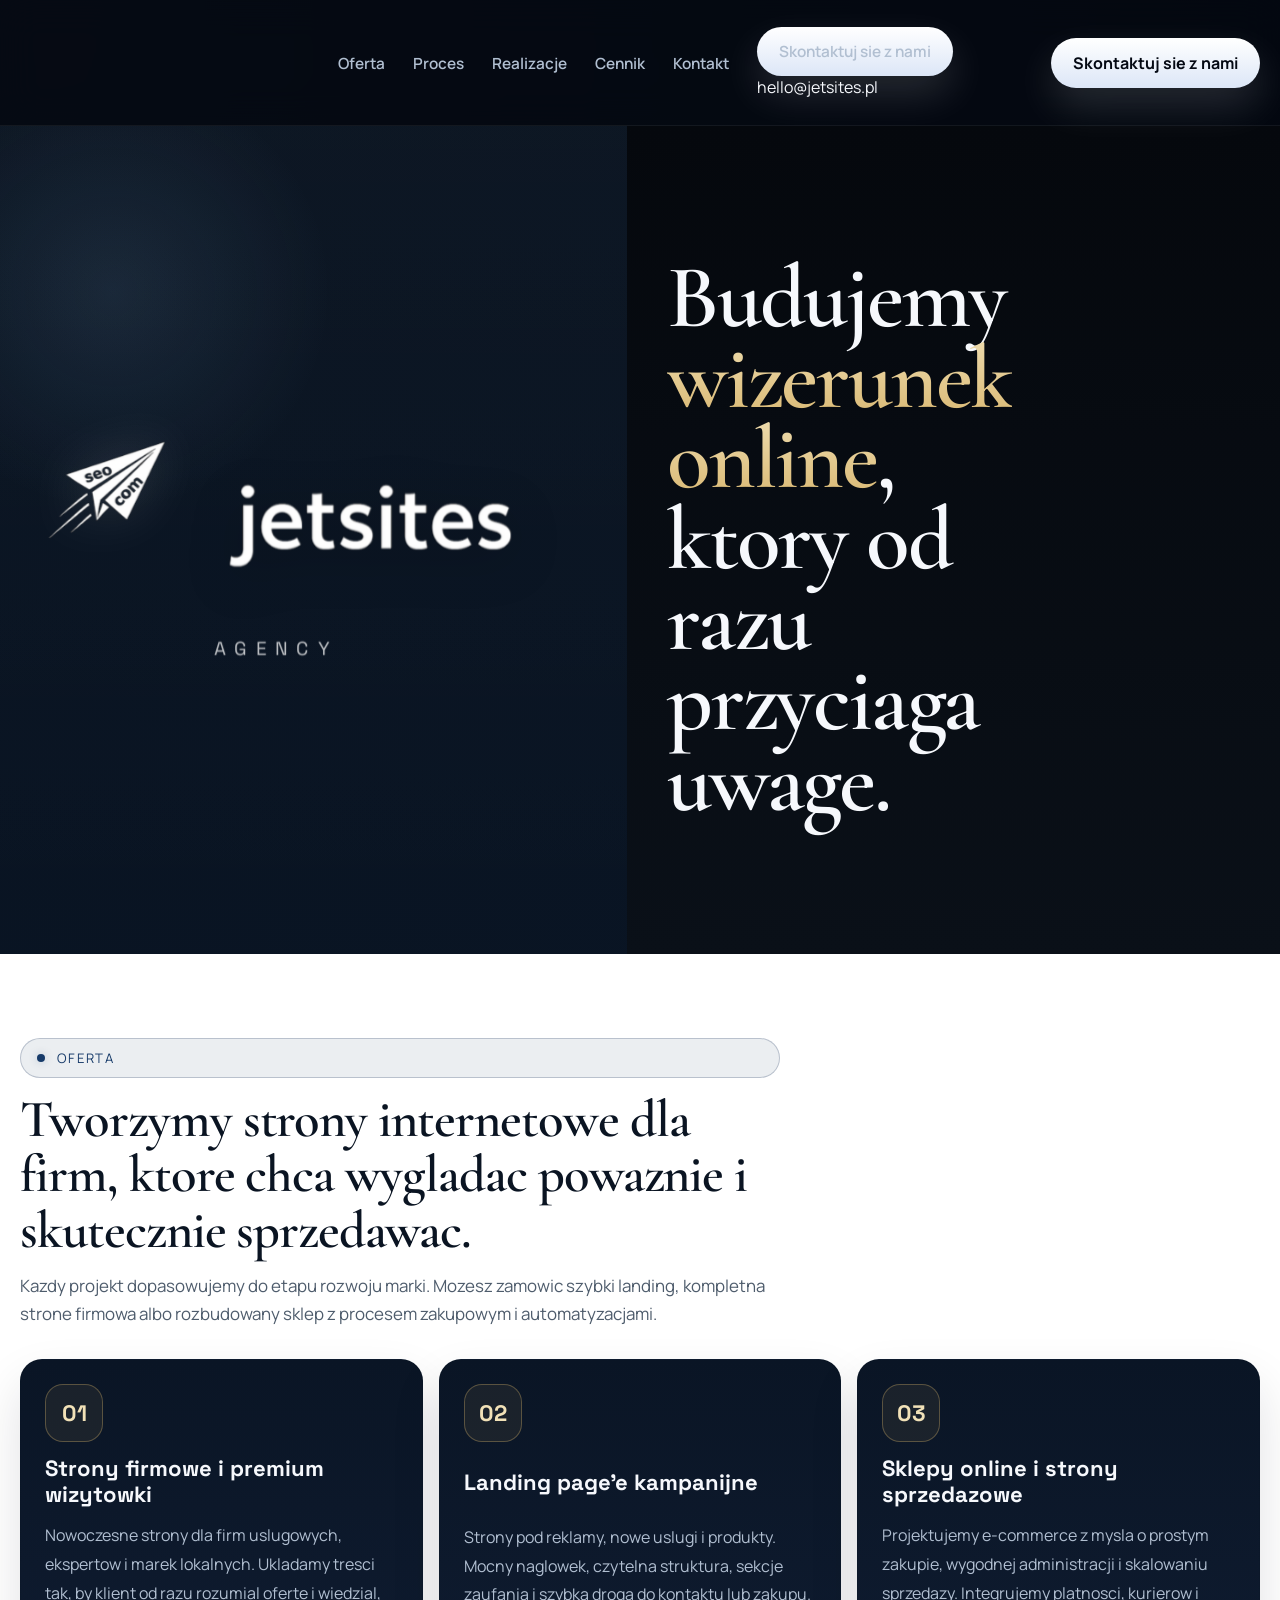
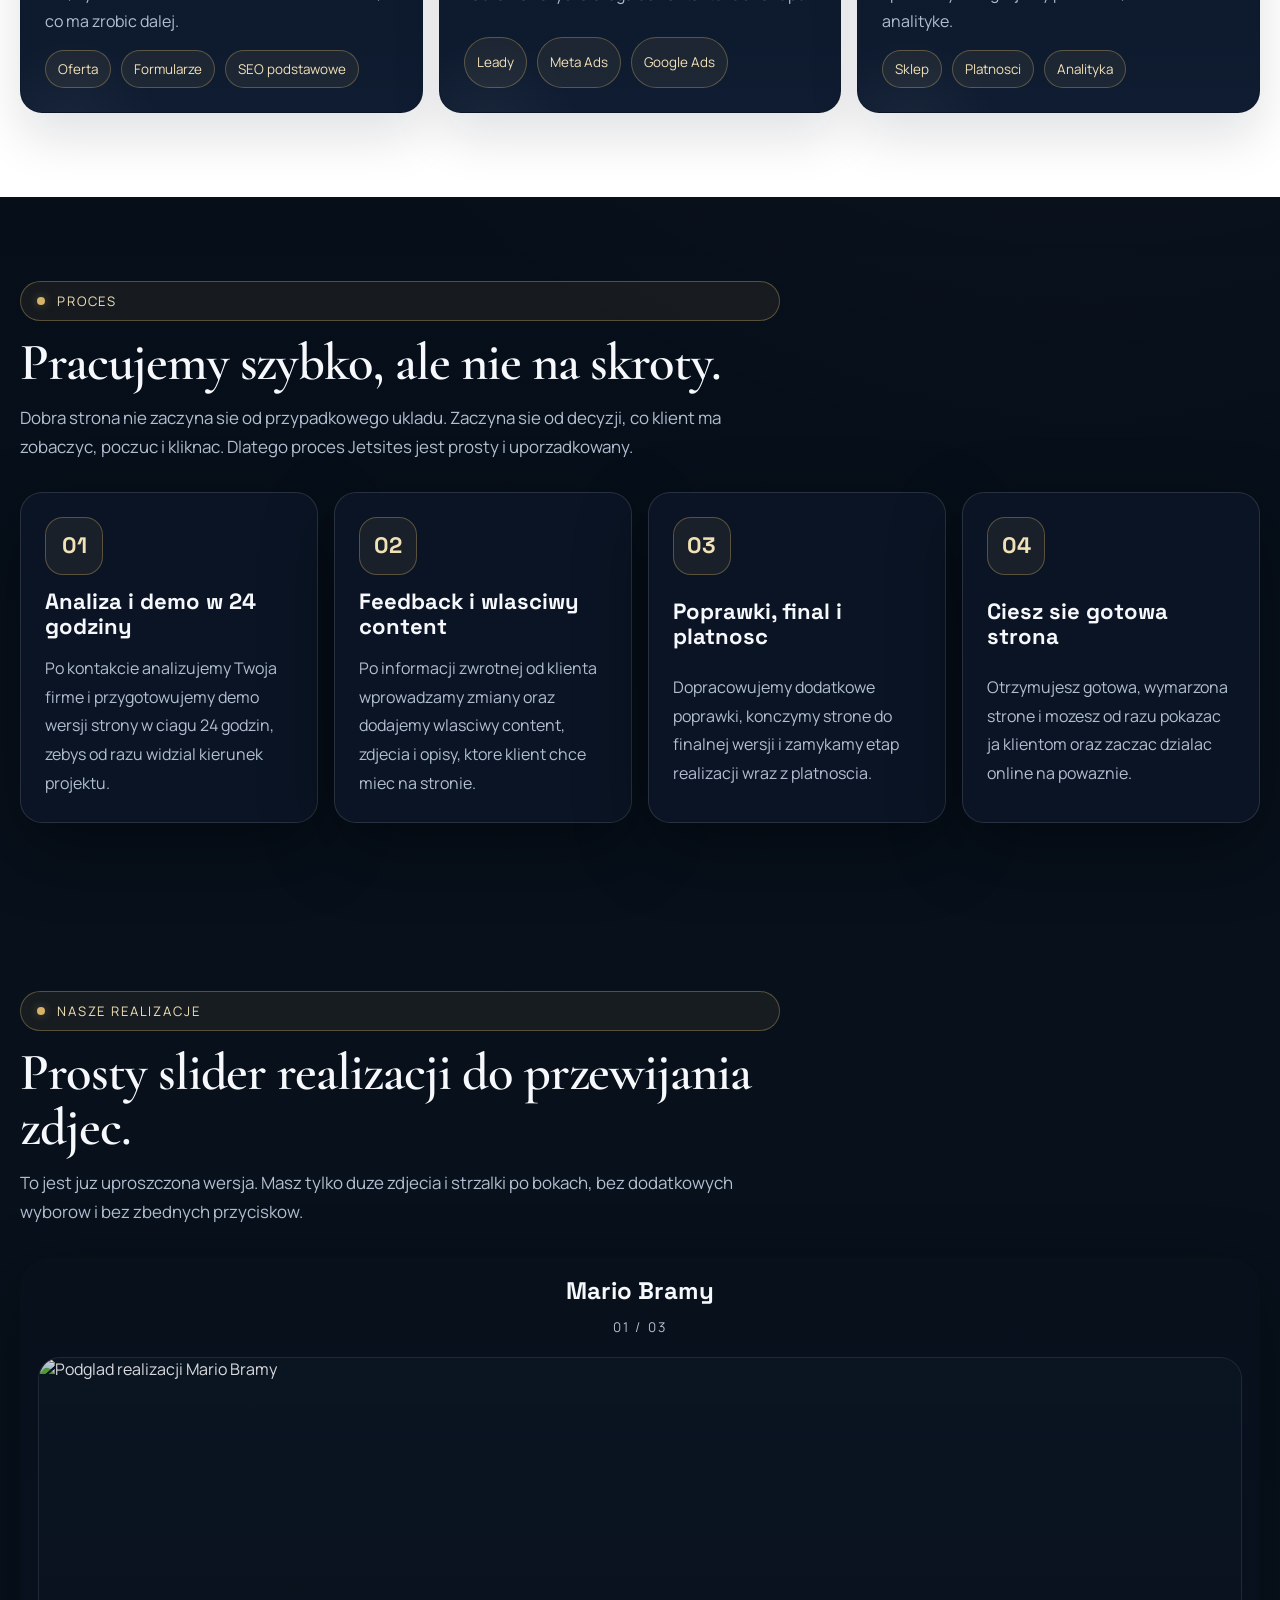
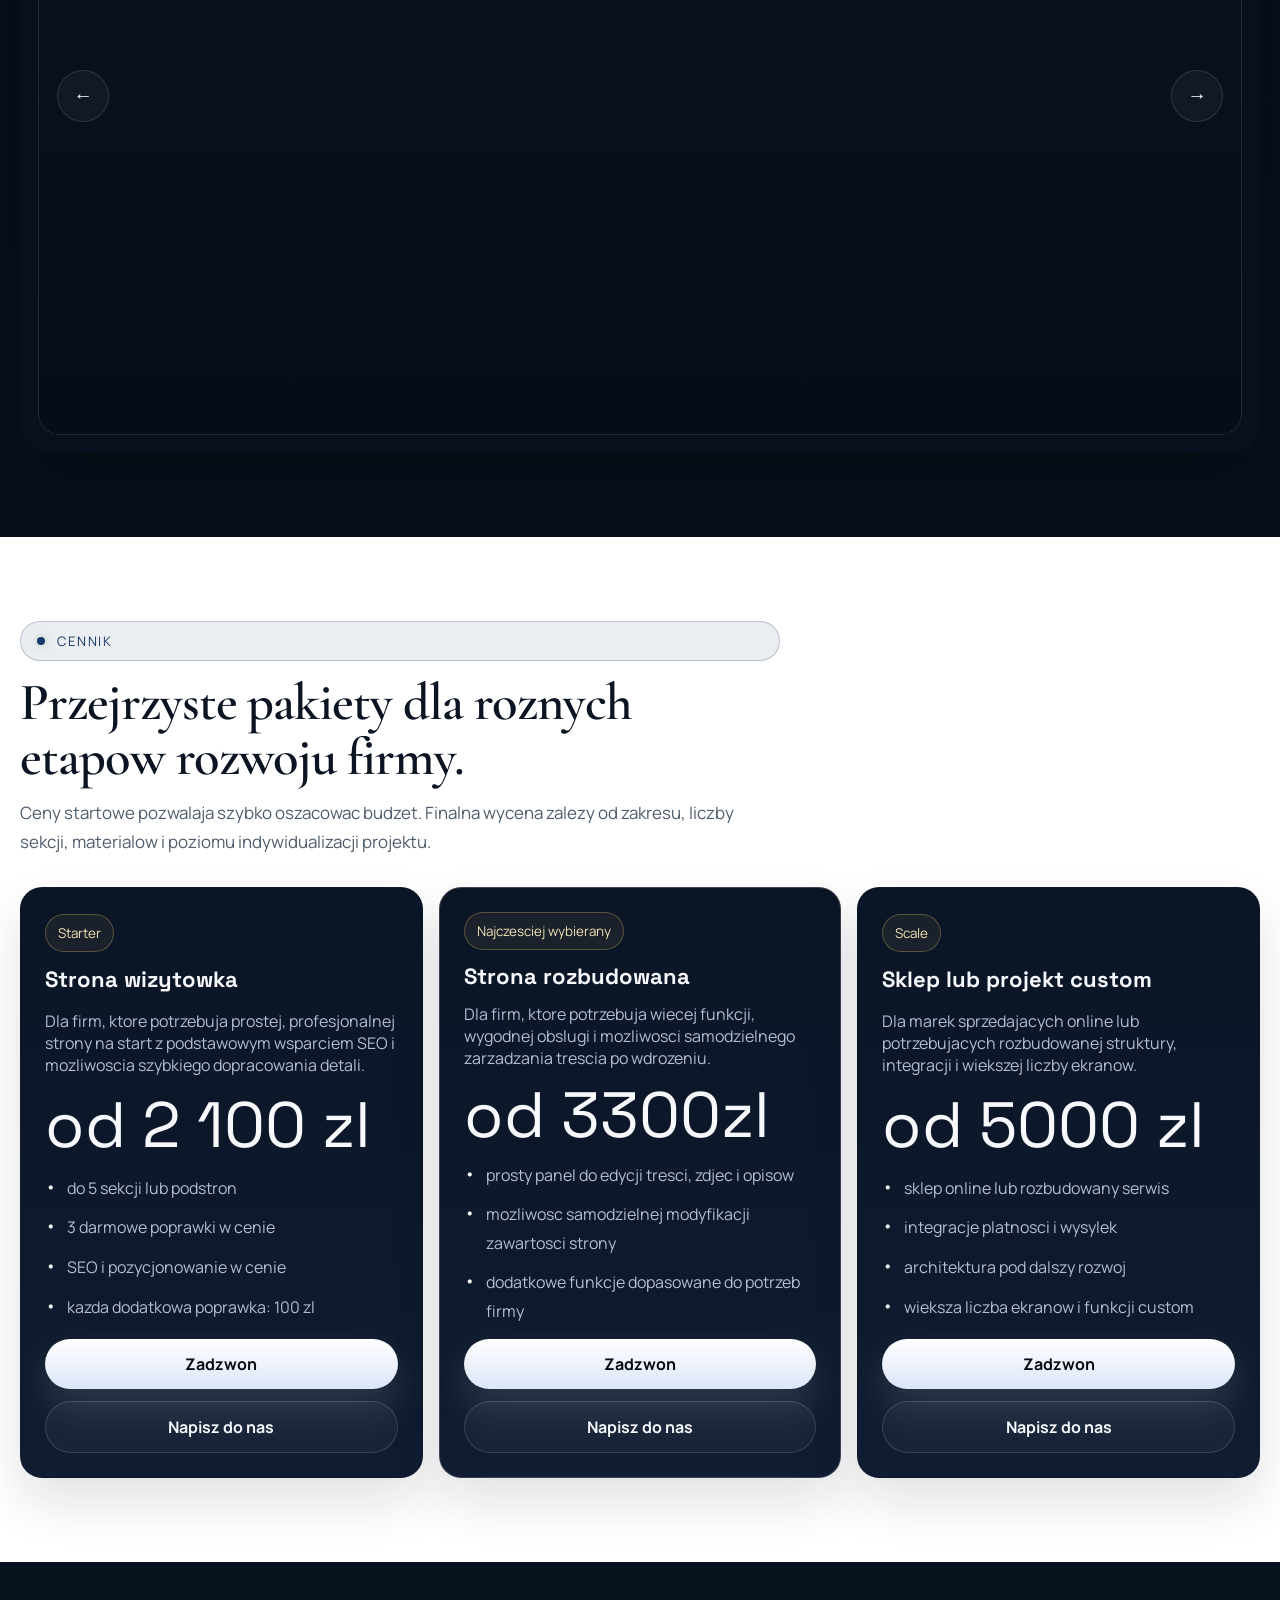
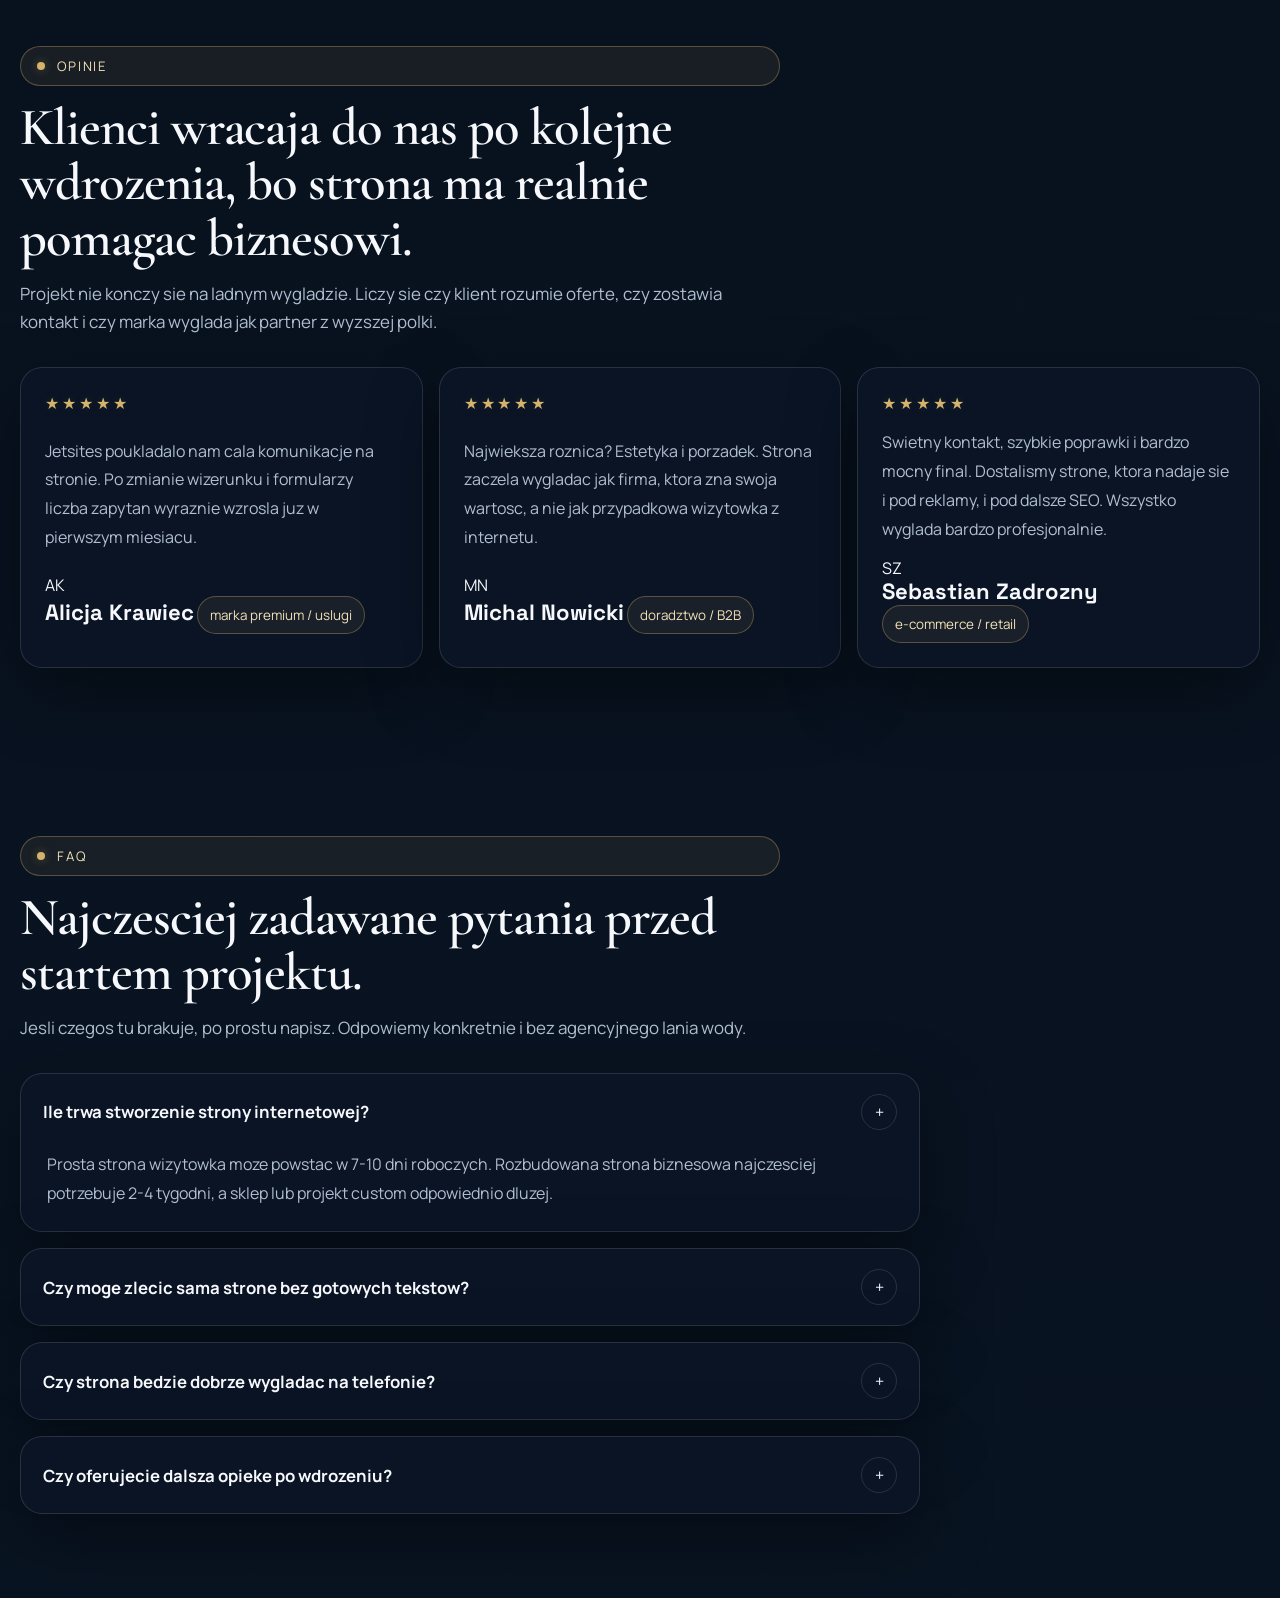
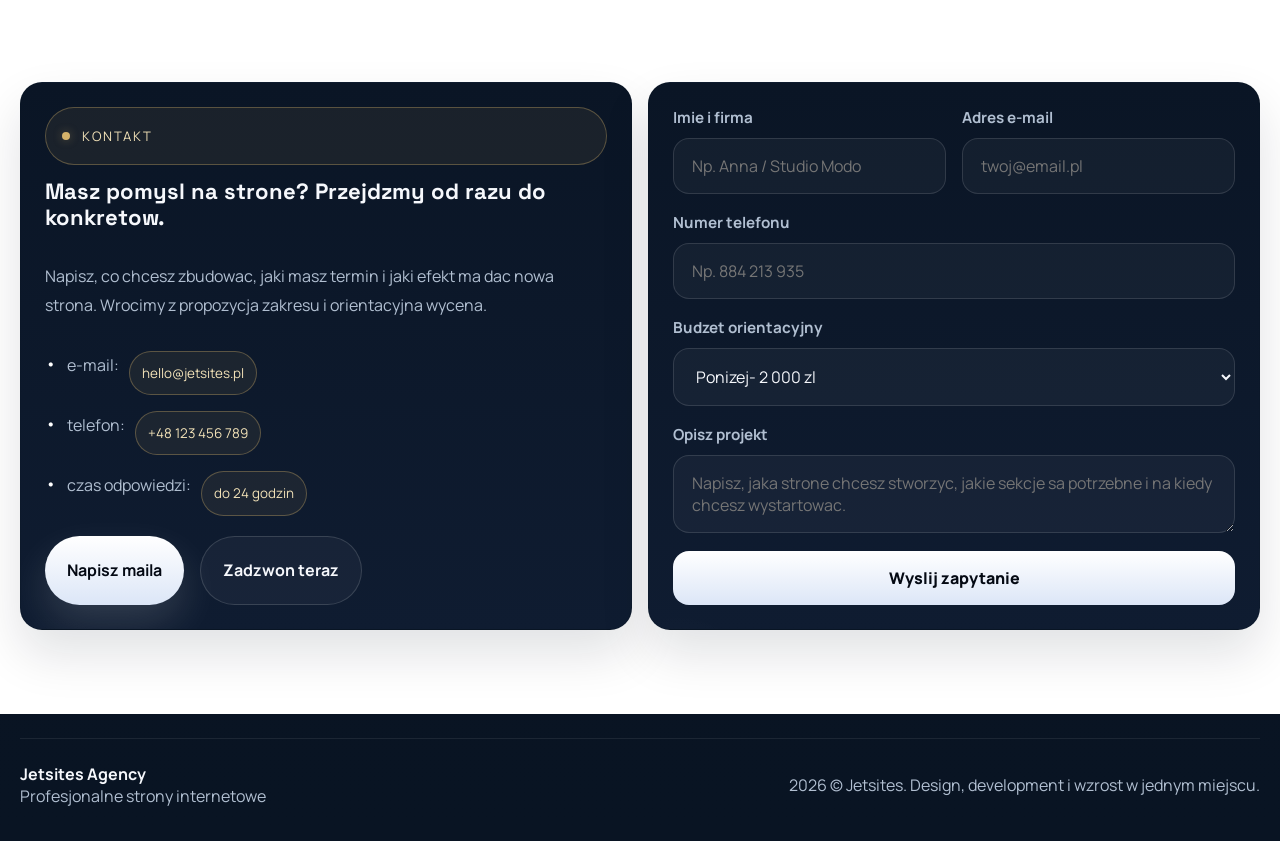
==== commit ef2407dd: "feat(ui): enhance mobile navigation menu and animations Implement a full-screen overlay for the mobi" ====
--- a/index.html
+++ b/index.html
@@ -36,6 +36,12 @@
                     <li><a href="#realizacje">Realizacje</a></li>
                     <li><a href="#cennik">Cennik</a></li>
                     <li><a href="#kontakt">Kontakt</a></li>
+                    <li class="mobile-menu-extras hidden max-[880px]:flex flex-col items-center gap-6 mt-8 w-full px-6 opacity-0 translate-y-4">
+                        <a href="#kontakt" class="nav-cta w-full text-center justify-center">Skontaktuj sie z nami</a>
+                        <div class="text-[var(--muted)] text-sm font-medium tracking-wider uppercase mt-4">
+                            hello@jetsites.pl
+                        </div>
+                    </li>
                 </ul>
             </nav>
 
--- a/src/styles.css
+++ b/src/styles.css
@@ -475,8 +475,17 @@
     top: 0;
     z-index: 400;
     backdrop-filter: blur(18px);
+    -webkit-backdrop-filter: blur(18px);
     background: rgba(3, 7, 15, 0.78);
     border-bottom: 1px solid rgba(255, 255, 255, 0.06);
+    transition: background 0.3s ease, border-color 0.3s ease;
+}
+
+body.menu-open header {
+    backdrop-filter: none;
+    -webkit-backdrop-filter: none;
+    background: transparent;
+    border-bottom-color: transparent;
 }
 
 .nav-wrap {
@@ -593,6 +602,8 @@
     background: rgba(255, 255, 255, 0.025);
     color: var(--text);
     cursor: pointer;
+    position: relative;
+    z-index: 500;
 }
 
 .menu-toggle span {
@@ -601,6 +612,19 @@
     height: 2px;
     margin: 4px auto;
     background: currentColor;
+    transition: transform 0.3s ease, opacity 0.3s ease, margin 0.3s ease;
+}
+
+body.menu-open .menu-toggle span:nth-child(1) {
+    transform: translateY(6px) rotate(45deg);
+}
+
+body.menu-open .menu-toggle span:nth-child(2) {
+    opacity: 0;
+}
+
+body.menu-open .menu-toggle span:nth-child(3) {
+    transform: translateY(-6px) rotate(-45deg);
 }
 
 .hero {
@@ -1604,17 +1628,53 @@
     }
 
     .nav-links.is-open {
-        position: absolute;
-        top: calc(100% + 14px);
-        left: 20px;
-        right: 20px;
-        display: grid;
-        gap: 16px;
-        padding: 22px;
-        border-radius: 22px;
-        background: rgba(4, 9, 19, 0.98);
-        border: 1px solid rgba(255, 255, 255, 0.08);
-        box-shadow: var(--shadow);
+        position: fixed;
+        inset: 0;
+        z-index: 390;
+        display: flex;
+        flex-direction: column;
+        justify-content: center;
+        align-items: center;
+        gap: 32px;
+        background: rgba(3, 7, 15, 0.96);
+        backdrop-filter: blur(20px);
+        -webkit-backdrop-filter: blur(20px);
+        padding: 100px 20px 40px;
+        opacity: 0;
+        animation: menuFadeIn 0.3s forwards ease-out;
+    }
+
+    .nav-links.is-open li {
+        opacity: 0;
+        transform: translateY(10px);
+        animation: menuItemFadeUp 0.4s forwards cubic-bezier(0.16, 1, 0.3, 1);
+    }
+
+    .nav-links.is-open li:nth-child(1) { animation-delay: 0.05s; }
+    .nav-links.is-open li:nth-child(2) { animation-delay: 0.1s; }
+    .nav-links.is-open li:nth-child(3) { animation-delay: 0.15s; }
+    .nav-links.is-open li:nth-child(4) { animation-delay: 0.2s; }
+    .nav-links.is-open li:nth-child(5) { animation-delay: 0.25s; }
+    .nav-links.is-open li:nth-child(6) { animation-delay: 0.3s; }
+
+    .nav-links.is-open a {
+        font-size: 2rem;
+        font-weight: 500;
+        letter-spacing: -0.02em;
+    }
+
+    .nav-links.is-open .mobile-menu-extras a {
+        font-size: 1.1rem;
+    }
+
+    @keyframes menuFadeIn {
+        from { opacity: 0; }
+        to { opacity: 1; }
+    }
+
+    @keyframes menuItemFadeUp {
+        from { opacity: 0; transform: translateY(10px); }
+        to { opacity: 1; transform: translateY(0); }
     }
 
     .trust-grid,
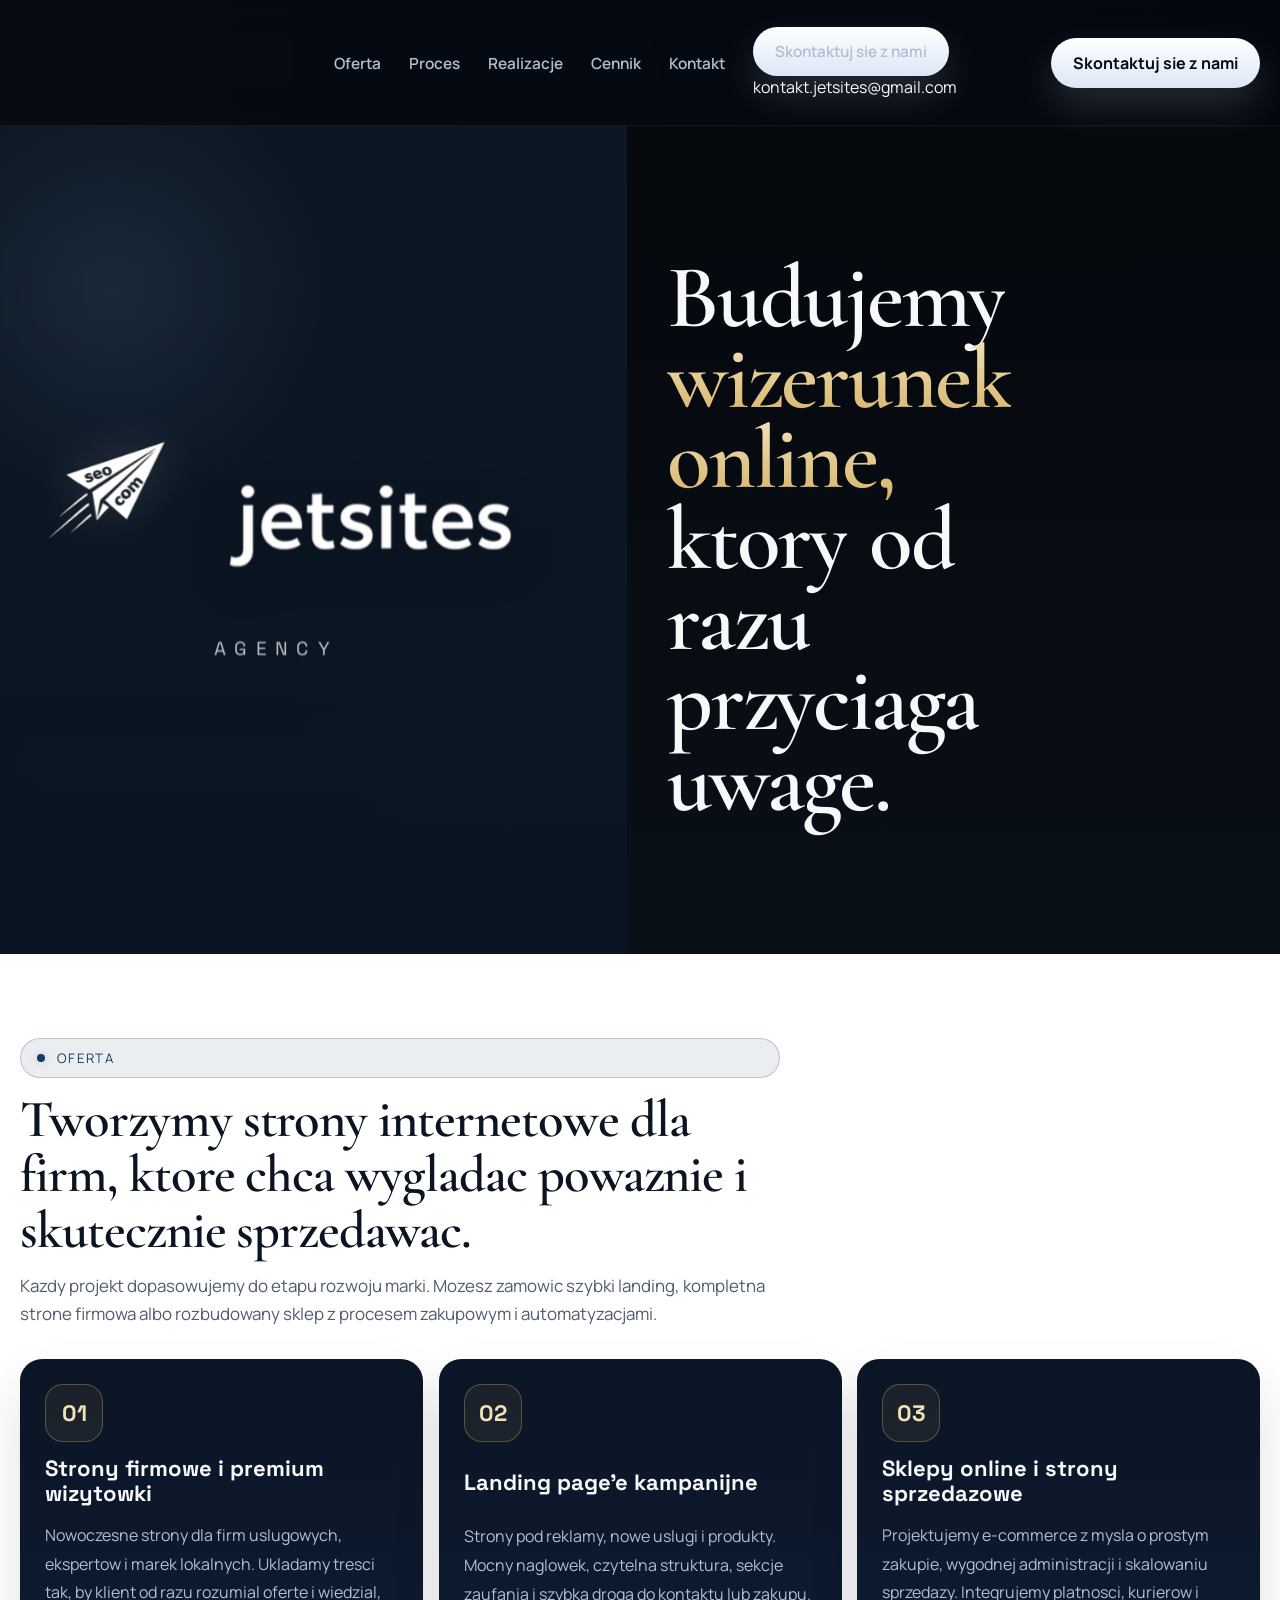
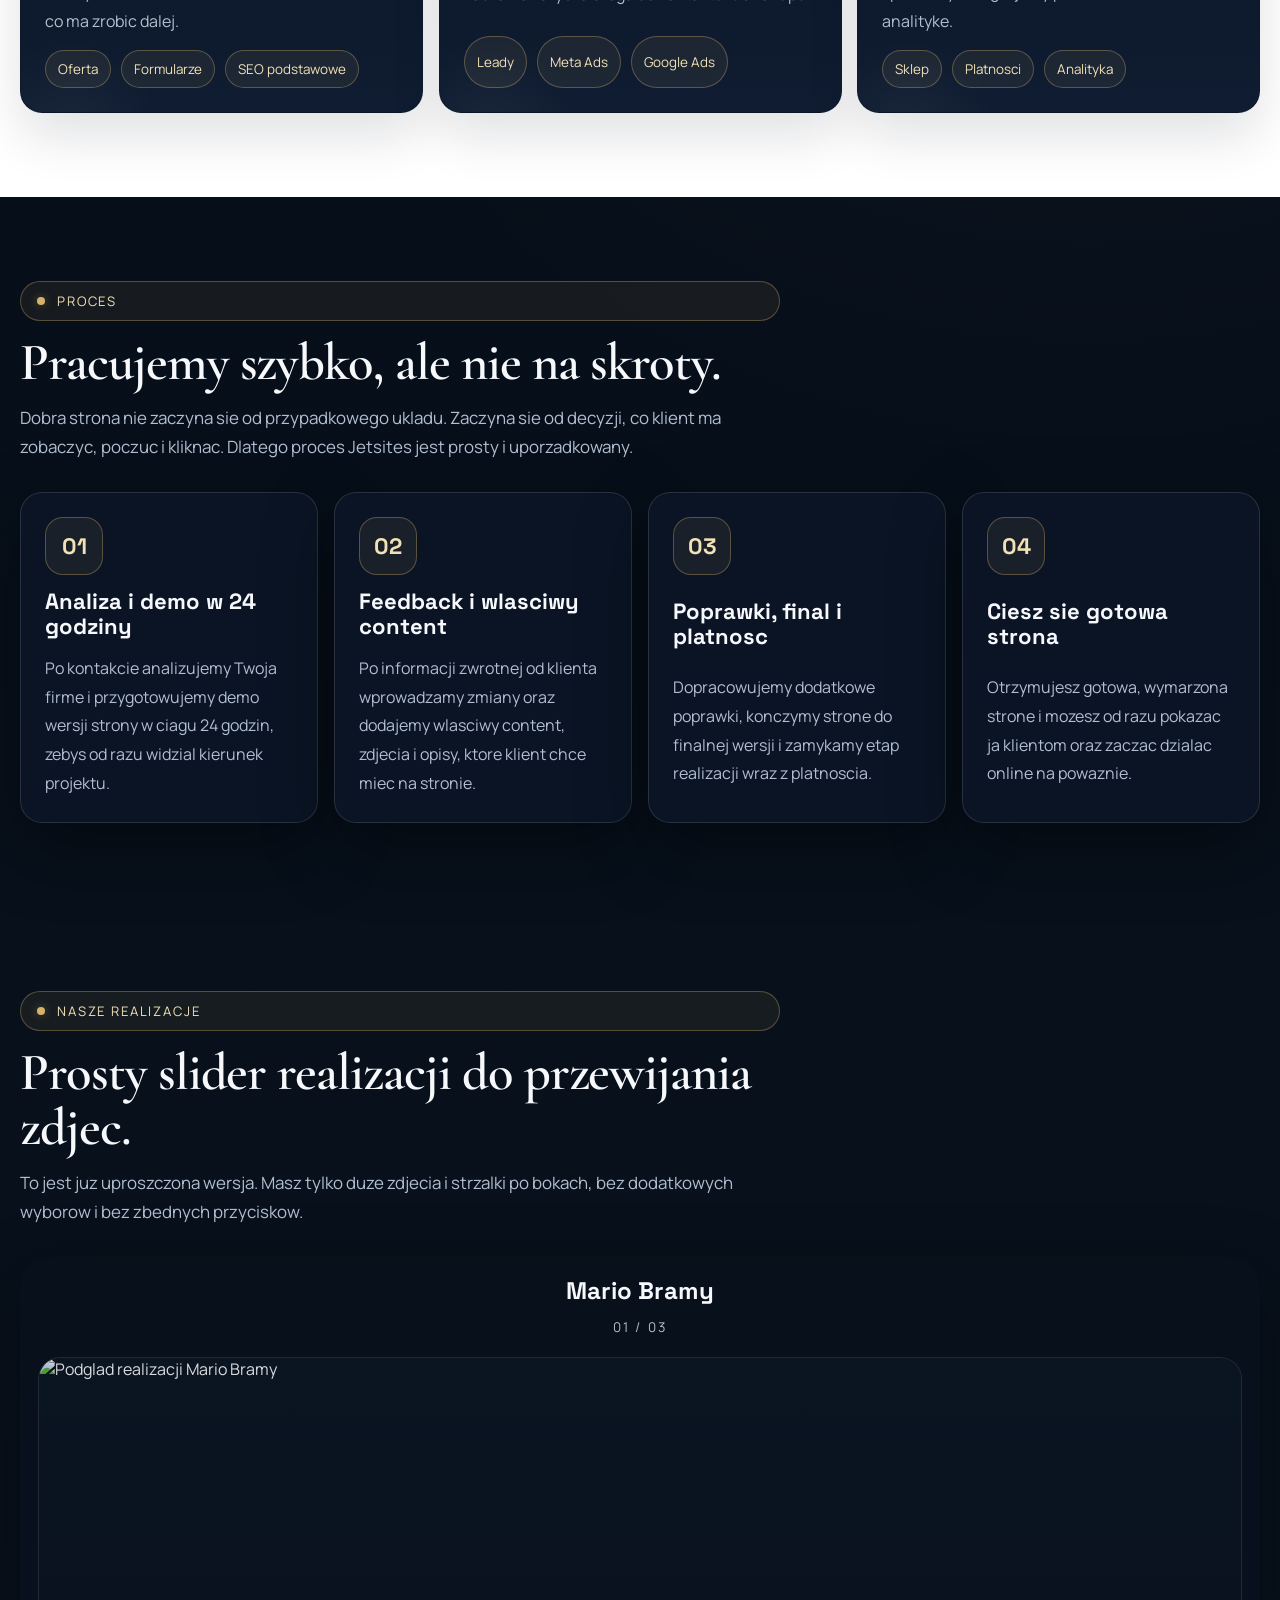
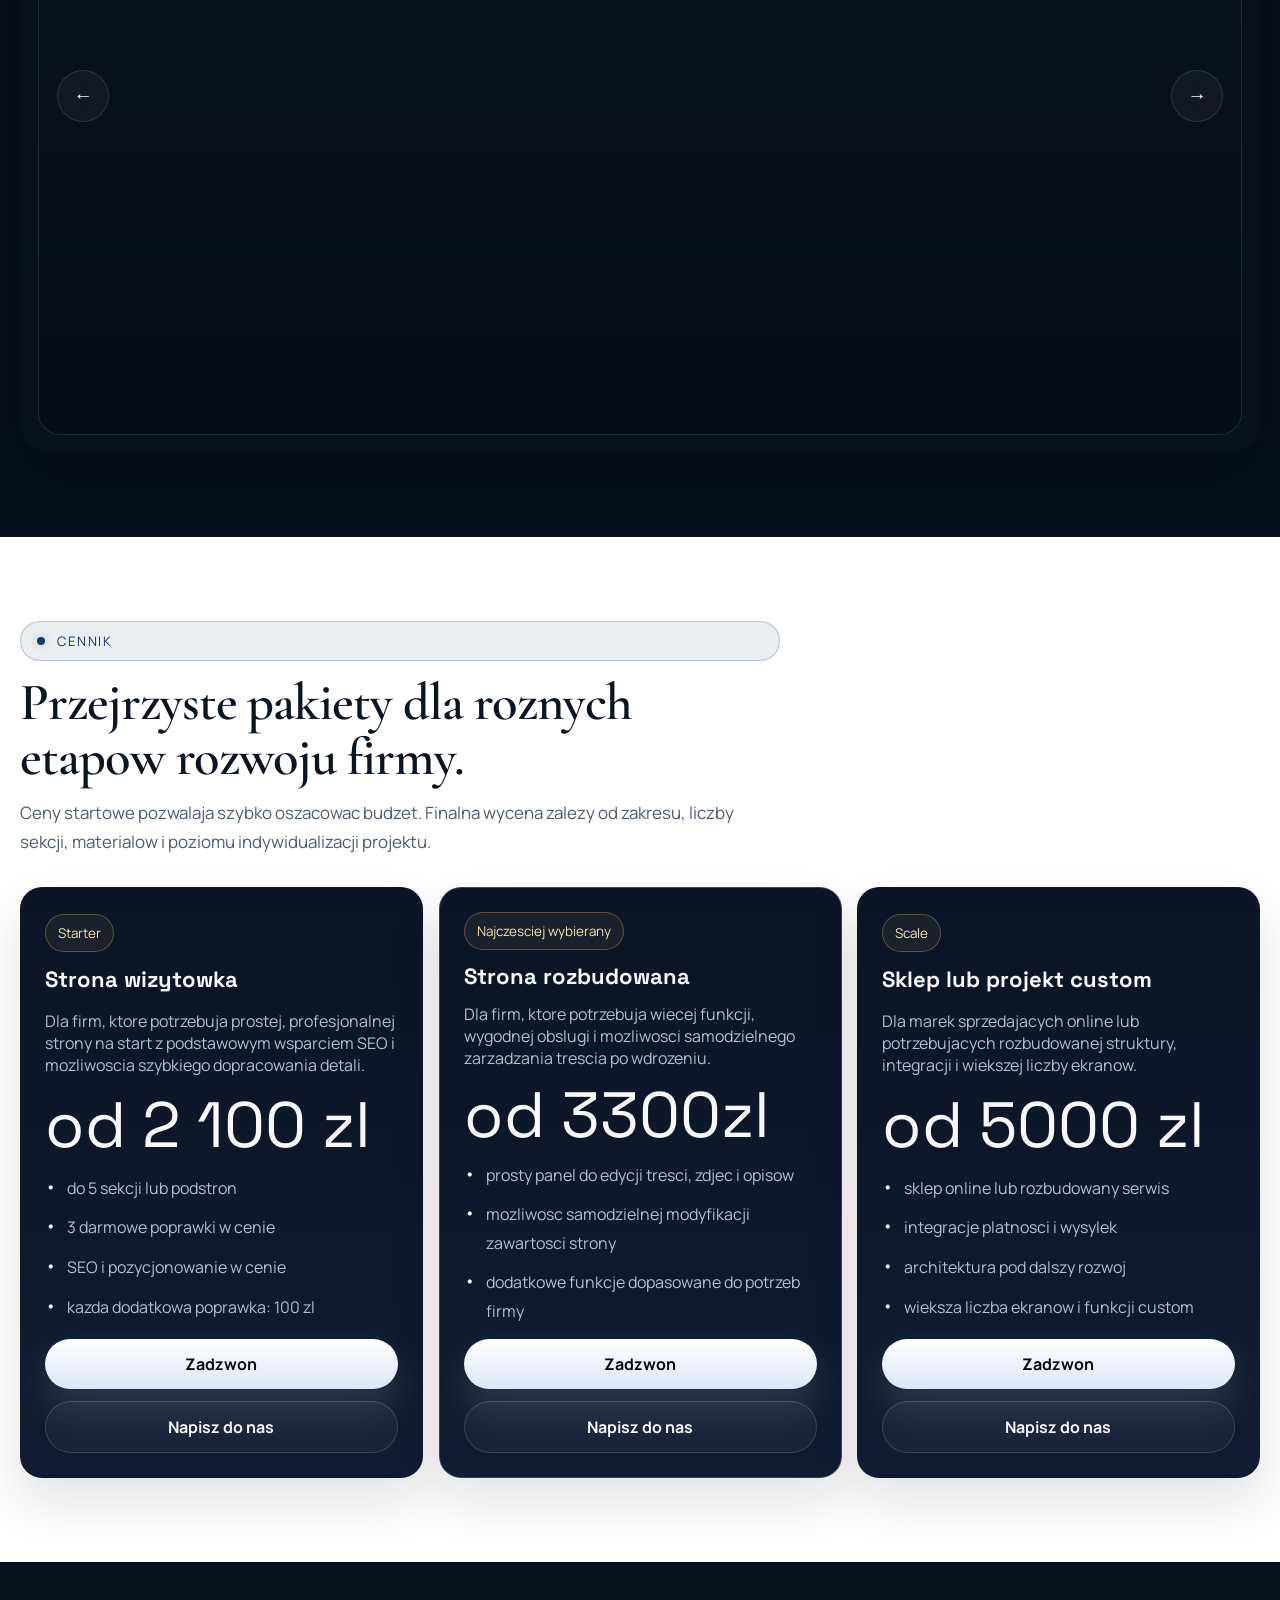
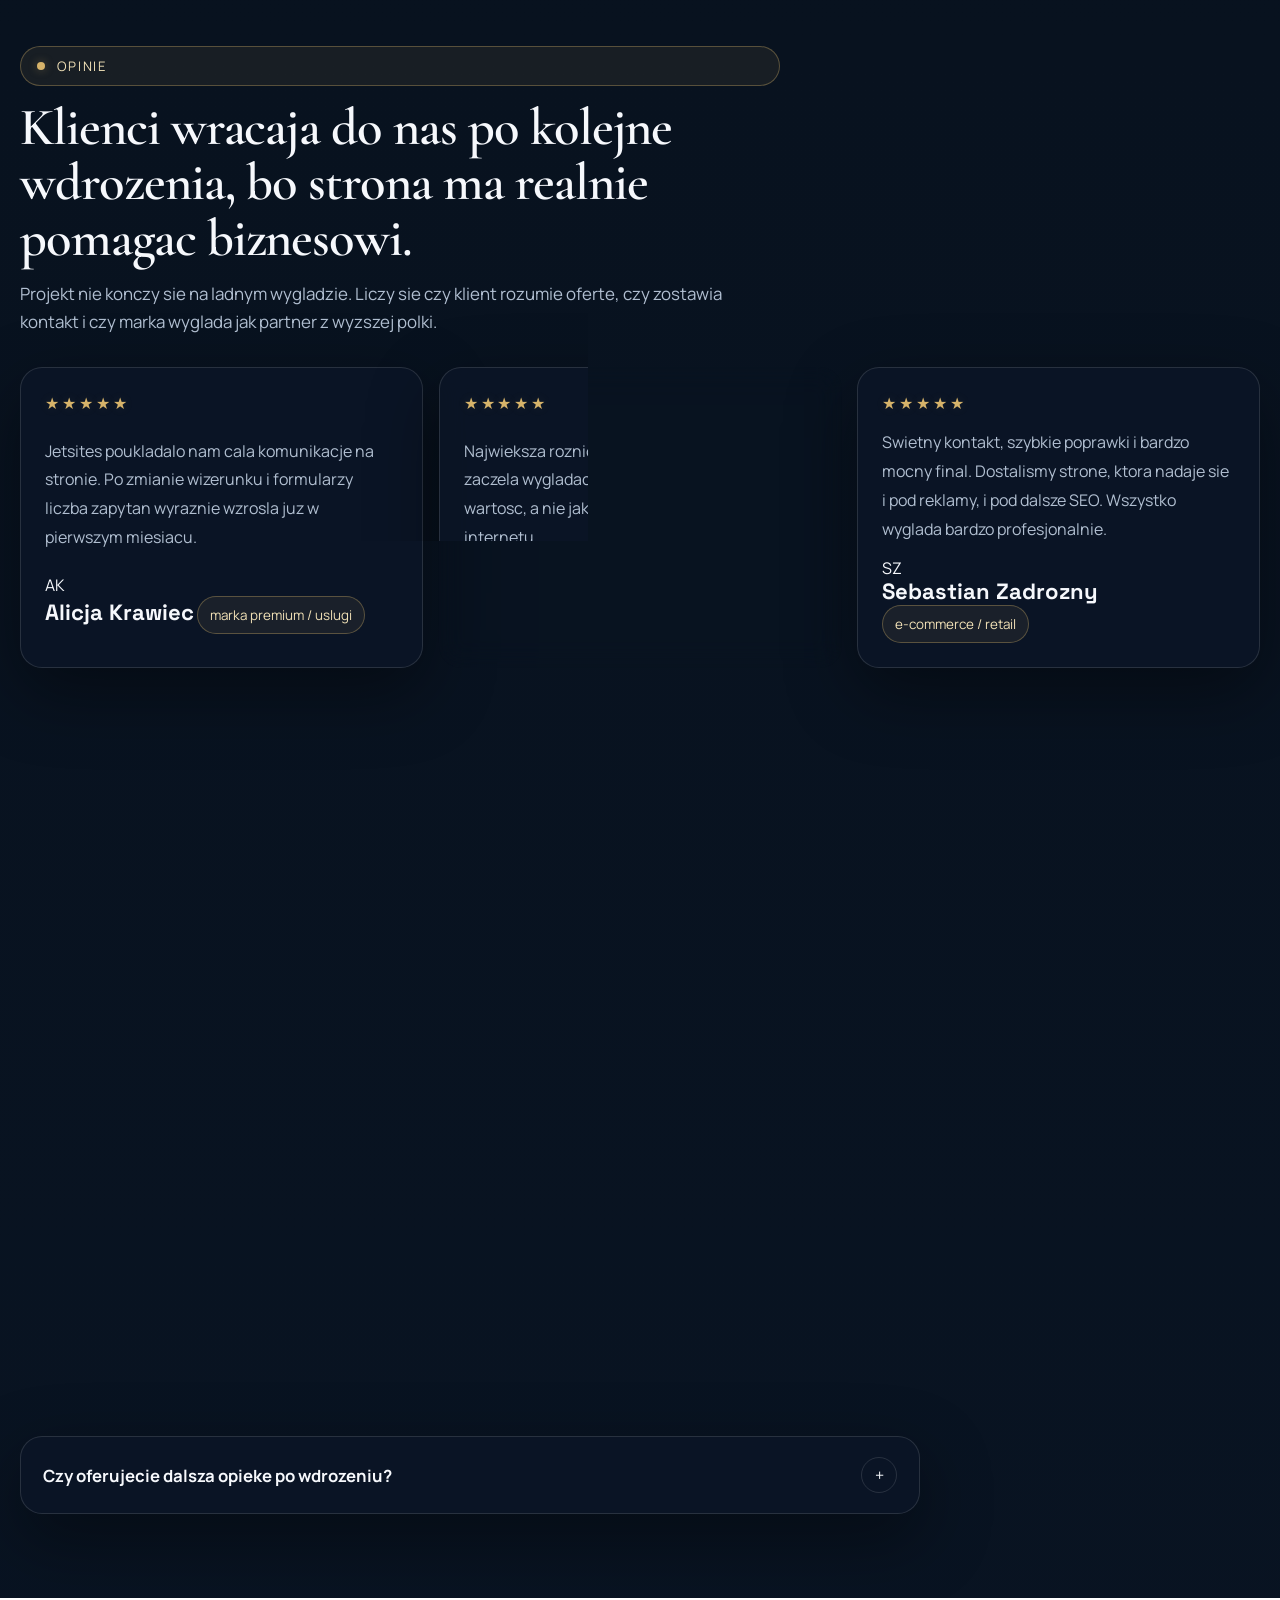
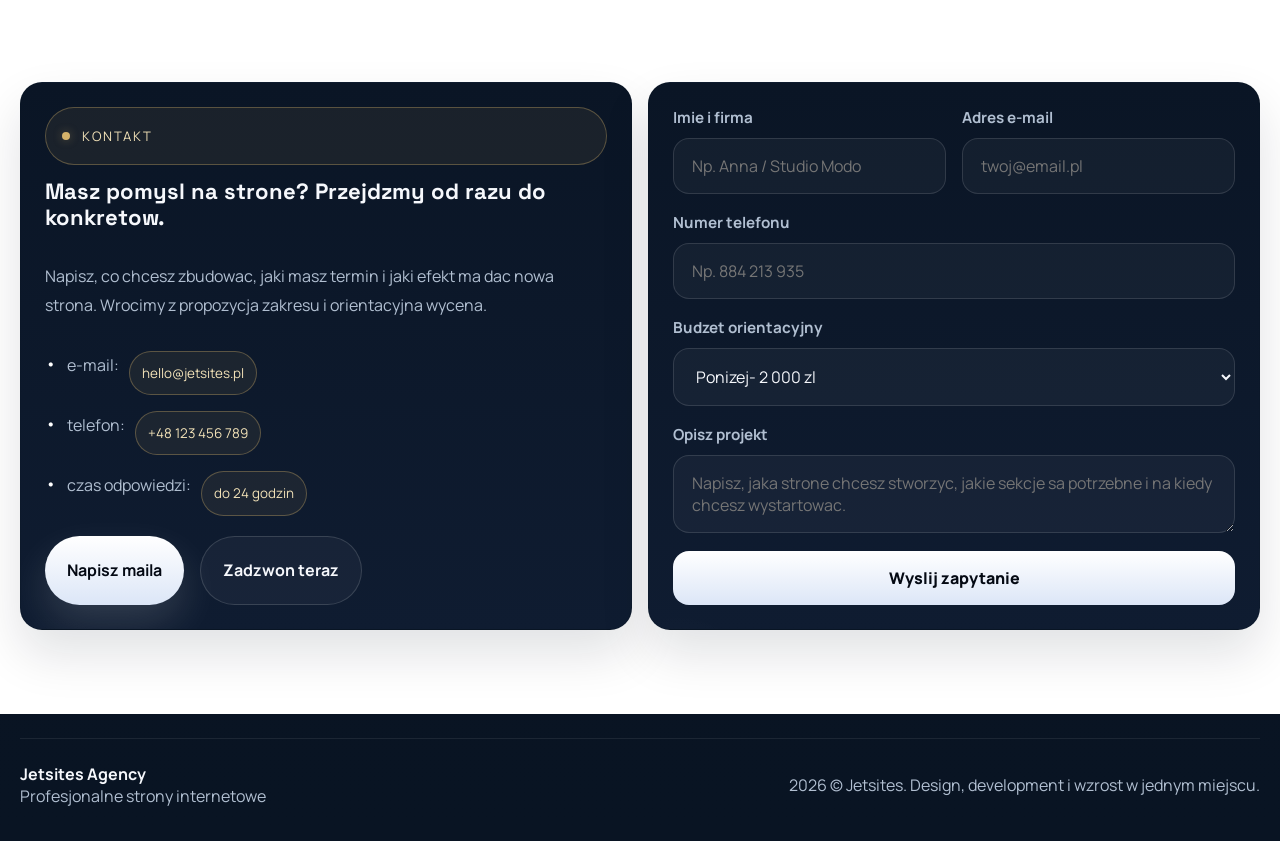
==== commit 250e315f: "feat(hero): add interactive visual effects and 3D card interactions Implement parallax ambient eleme" ====
--- a/index.html
+++ b/index.html
@@ -36,10 +36,11 @@
                     <li><a href="#realizacje">Realizacje</a></li>
                     <li><a href="#cennik">Cennik</a></li>
                     <li><a href="#kontakt">Kontakt</a></li>
-                    <li class="mobile-menu-extras hidden max-[880px]:flex flex-col items-center gap-6 mt-8 w-full px-6 opacity-0 translate-y-4">
+                    <li
+                        class="mobile-menu-extras hidden max-[880px]:flex flex-col items-center gap-6 mt-8 w-full px-6 opacity-0 translate-y-4">
                         <a href="#kontakt" class="nav-cta w-full text-center justify-center">Skontaktuj sie z nami</a>
                         <div class="text-[var(--muted)] text-sm font-medium tracking-wider uppercase mt-4">
-                            hello@jetsites.pl
+                            kontakt.jetsites@gmail.com
                         </div>
                     </li>
                 </ul>
@@ -58,6 +59,11 @@
 
     <main>
         <section class="hero" id="start">
+            <div class="ambient-elements" aria-hidden="true">
+                <div class="ambient-element ambient-orb" data-speed="0.05"></div>
+                <div class="ambient-element ambient-ring" data-speed="-0.03"></div>
+                <div class="ambient-element ambient-plus" data-speed="0.08"></div>
+            </div>
             <div class="hero-layout">
                 <div class="hero-block reveal">
                     <div class="intro-stage brand-stage brand-stage--hero"
@@ -81,7 +87,15 @@
                     </div>
 
                     <div class="hero-copy">
-                        <h1>Budujemy <span class="gold-accent">wizerunek online</span>, ktory od razu przyciaga uwage.
+                        <h1 aria-label="Budujemy wizerunek online, ktory od razu przyciaga uwage.">
+                            <span class="word-mask"><span class="word" style="--word-index: 1;">Budujemy</span></span>
+                            <span class="word-mask"><span class="word gold-accent" style="--word-index: 2;">wizerunek</span></span>
+                            <span class="word-mask"><span class="word gold-accent" style="--word-index: 3;">online,</span></span>
+                            <span class="word-mask"><span class="word" style="--word-index: 4;">ktory</span></span>
+                            <span class="word-mask"><span class="word" style="--word-index: 5;">od</span></span>
+                            <span class="word-mask"><span class="word" style="--word-index: 6;">razu</span></span>
+                            <span class="word-mask"><span class="word" style="--word-index: 7;">przyciaga</span></span>
+                            <span class="word-mask"><span class="word" style="--word-index: 8;">uwage.</span></span>
                         </h1>
                     </div>
                 </div>
--- a/src/styles.css
+++ b/src/styles.css
@@ -632,6 +632,79 @@
     min-height: 92vh;
     display: flex;
     align-items: stretch;
+    position: relative;
+    overflow: hidden;
+}
+
+.ambient-elements {
+    position: absolute;
+    inset: 0;
+    pointer-events: none;
+    z-index: 0;
+}
+
+.ambient-element {
+    position: absolute;
+    will-change: transform;
+    transform: translateY(var(--scroll-y, 0));
+}
+
+.ambient-orb {
+    width: 400px;
+    height: 400px;
+    background: radial-gradient(circle, rgba(214, 179, 106, 0.15) 0%, transparent 70%);
+    top: -10%;
+    right: 10%;
+    filter: blur(40px);
+}
+
+.ambient-ring {
+    width: 60px;
+    height: 60px;
+    border: 1px solid rgba(214, 179, 106, 0.3);
+    border-radius: 50%;
+    bottom: 20%;
+    left: 15%;
+    transform-origin: center;
+    animation: float 8s ease-in-out infinite;
+}
+
+.ambient-plus {
+    width: 20px;
+    height: 20px;
+    top: 30%;
+    left: 45%;
+    animation: float-reverse 12s ease-in-out infinite;
+}
+
+.ambient-plus::before,
+.ambient-plus::after {
+    content: '';
+    position: absolute;
+    background: rgba(214, 179, 106, 0.4);
+    top: 50%;
+    left: 50%;
+    transform: translate(-50%, -50%);
+}
+
+.ambient-plus::before {
+    width: 100%;
+    height: 1px;
+}
+
+.ambient-plus::after {
+    width: 1px;
+    height: 100%;
+}
+
+@keyframes float {
+    0%, 100% { transform: translateY(var(--scroll-y, 0)) rotate(0deg); }
+    50% { transform: translateY(calc(var(--scroll-y, 0px) - 20px)) rotate(10deg); }
+}
+
+@keyframes float-reverse {
+    0%, 100% { transform: translateY(var(--scroll-y, 0)) rotate(0deg); }
+    50% { transform: translateY(calc(var(--scroll-y, 0px) + 20px)) rotate(-10deg); }
 }
 
 .hero-layout {
@@ -682,6 +755,31 @@
     max-width: 8ch;
     margin-top: 0;
     color: var(--text);
+    display: inline-flex;
+    flex-wrap: wrap;
+    column-gap: 0.25em;
+}
+
+.word-mask {
+    display: inline-flex;
+    overflow: hidden;
+    vertical-align: top;
+    padding-bottom: 0.15em;
+    margin-bottom: -0.15em;
+}
+
+.word {
+    display: inline-block;
+    transform: translateY(110%);
+    opacity: 0;
+    will-change: transform, opacity;
+    transition: transform 0.9s cubic-bezier(0.16, 1, 0.3, 1), opacity 0.8s ease-out;
+    transition-delay: calc(var(--word-index) * 0.08s);
+}
+
+body.hero-copy-ready .word {
+    transform: translateY(0);
+    opacity: 1;
 }
 
 .hero-copy h1 .gold-accent {
@@ -1800,4 +1898,53 @@
 body {
     overflow-x: hidden;
     width: 100%;
+}
+
+/* 3D Hover & Glowing Borders */
+.service-card,
+.price-card,
+.work-card,
+.process-card {
+    transition: transform 0.1s linear, box-shadow 0.3s ease;
+    transform-style: preserve-3d;
+    will-change: transform;
+}
+
+.service-card::after,
+.price-card::after,
+.work-card::after,
+.process-card::after {
+    content: "";
+    position: absolute;
+    inset: 0;
+    border-radius: inherit;
+    background: radial-gradient(
+        600px circle at var(--mouse-x, -500px) var(--mouse-y, -500px),
+        rgba(214, 179, 106, 0.5),
+        transparent 40%
+    );
+    z-index: 10;
+    pointer-events: none;
+    mask: linear-gradient(#fff 0 0) content-box, linear-gradient(#fff 0 0);
+    -webkit-mask: linear-gradient(#fff 0 0) content-box, linear-gradient(#fff 0 0);
+    -webkit-mask-composite: xor;
+    mask-composite: exclude;
+    padding: 1px; /* Border thickness */
+    opacity: 0;
+    transition: opacity 0.3s ease;
+}
+
+.service-card:hover::after,
+.price-card:hover::after,
+.work-card:hover::after,
+.process-card:hover::after {
+    opacity: 1;
+}
+
+.service-card:hover,
+.price-card:hover,
+.work-card:hover,
+.process-card:hover {
+    box-shadow: 0 30px 60px rgba(0, 0, 0, 0.4);
+    z-index: 2;
 }
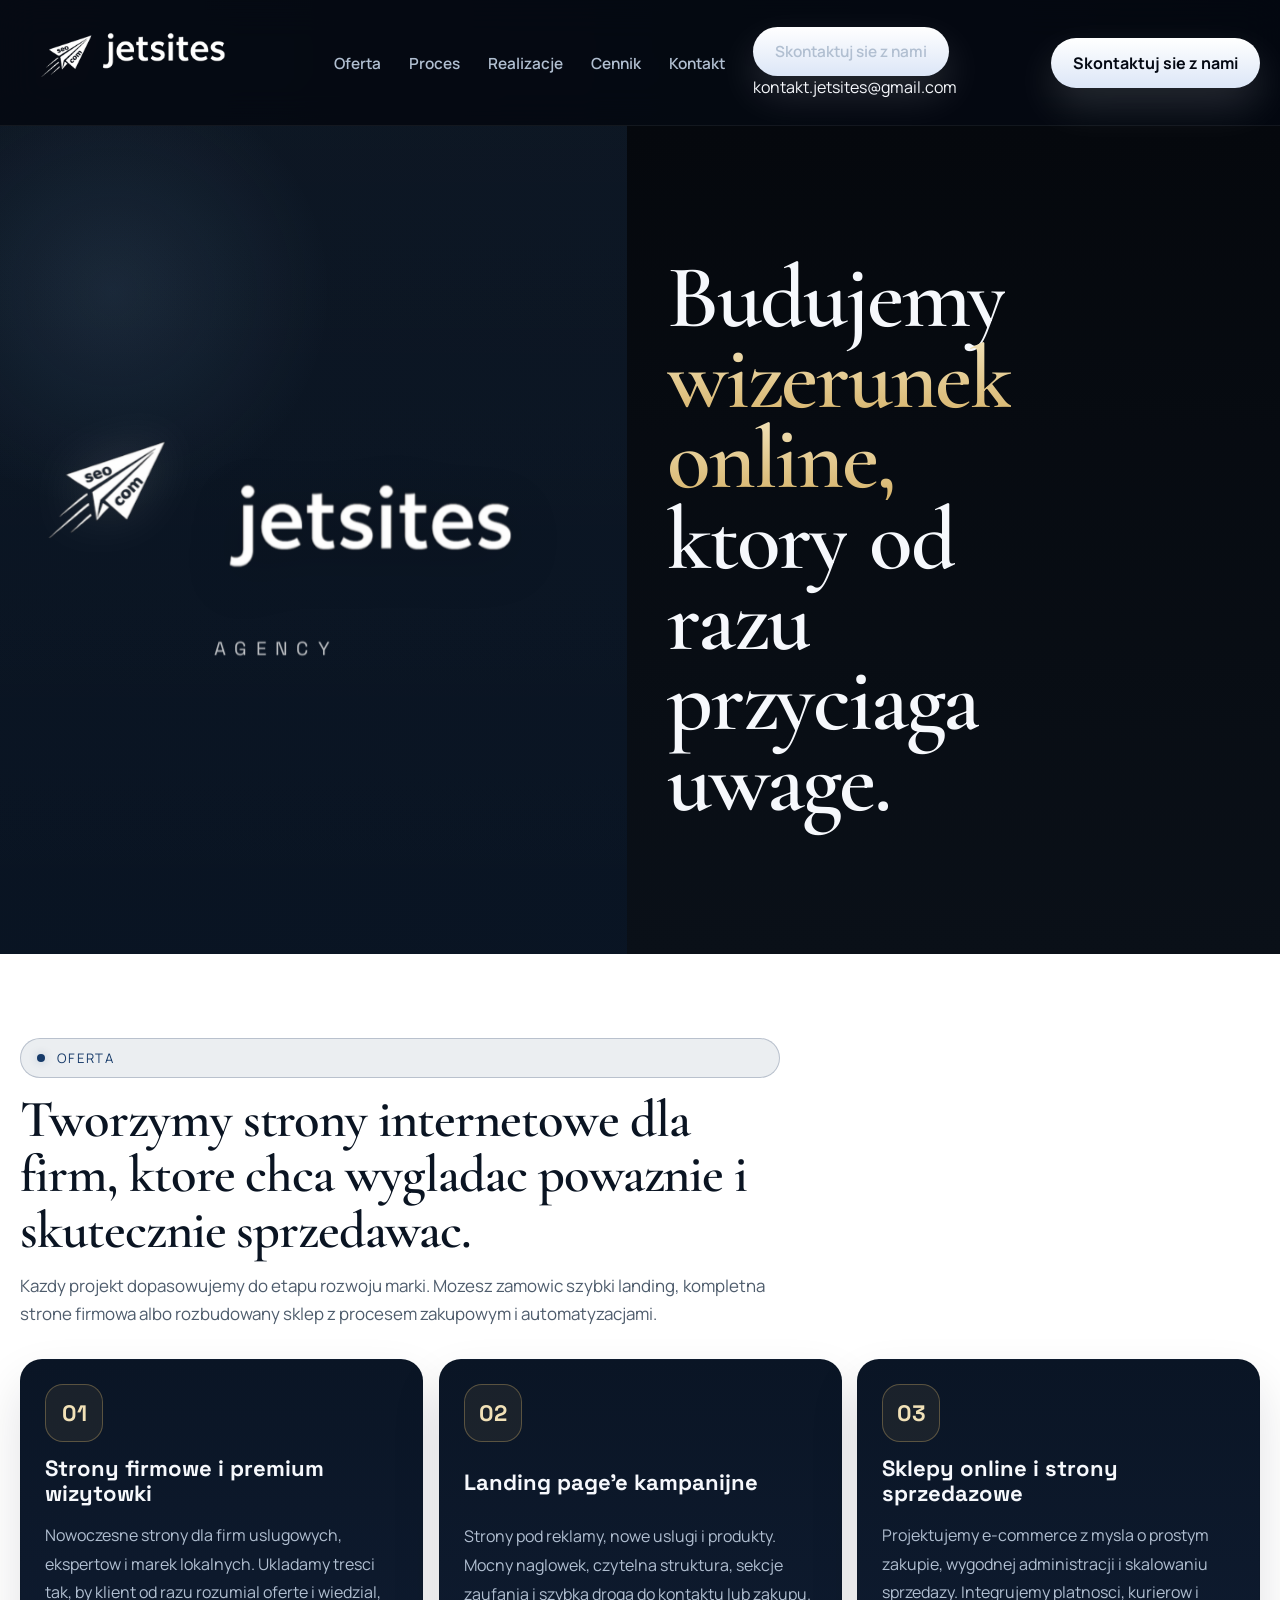
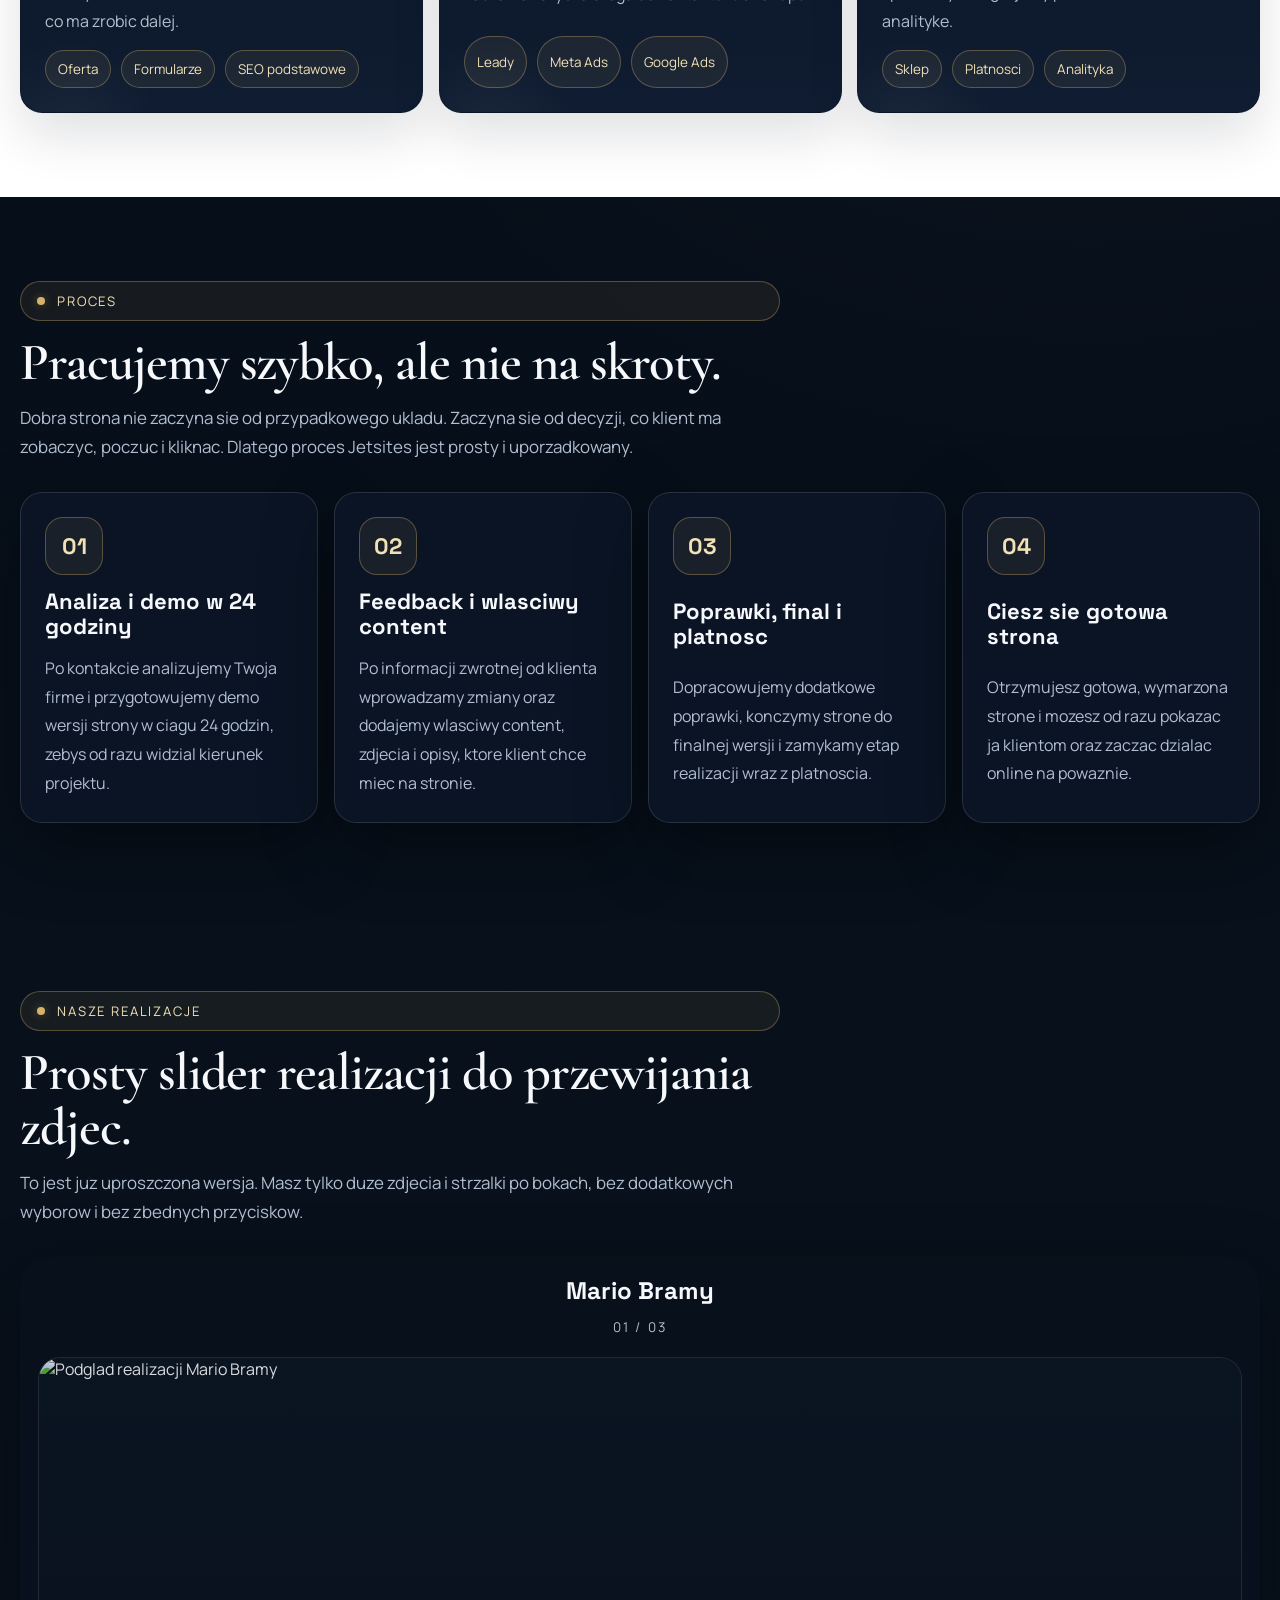
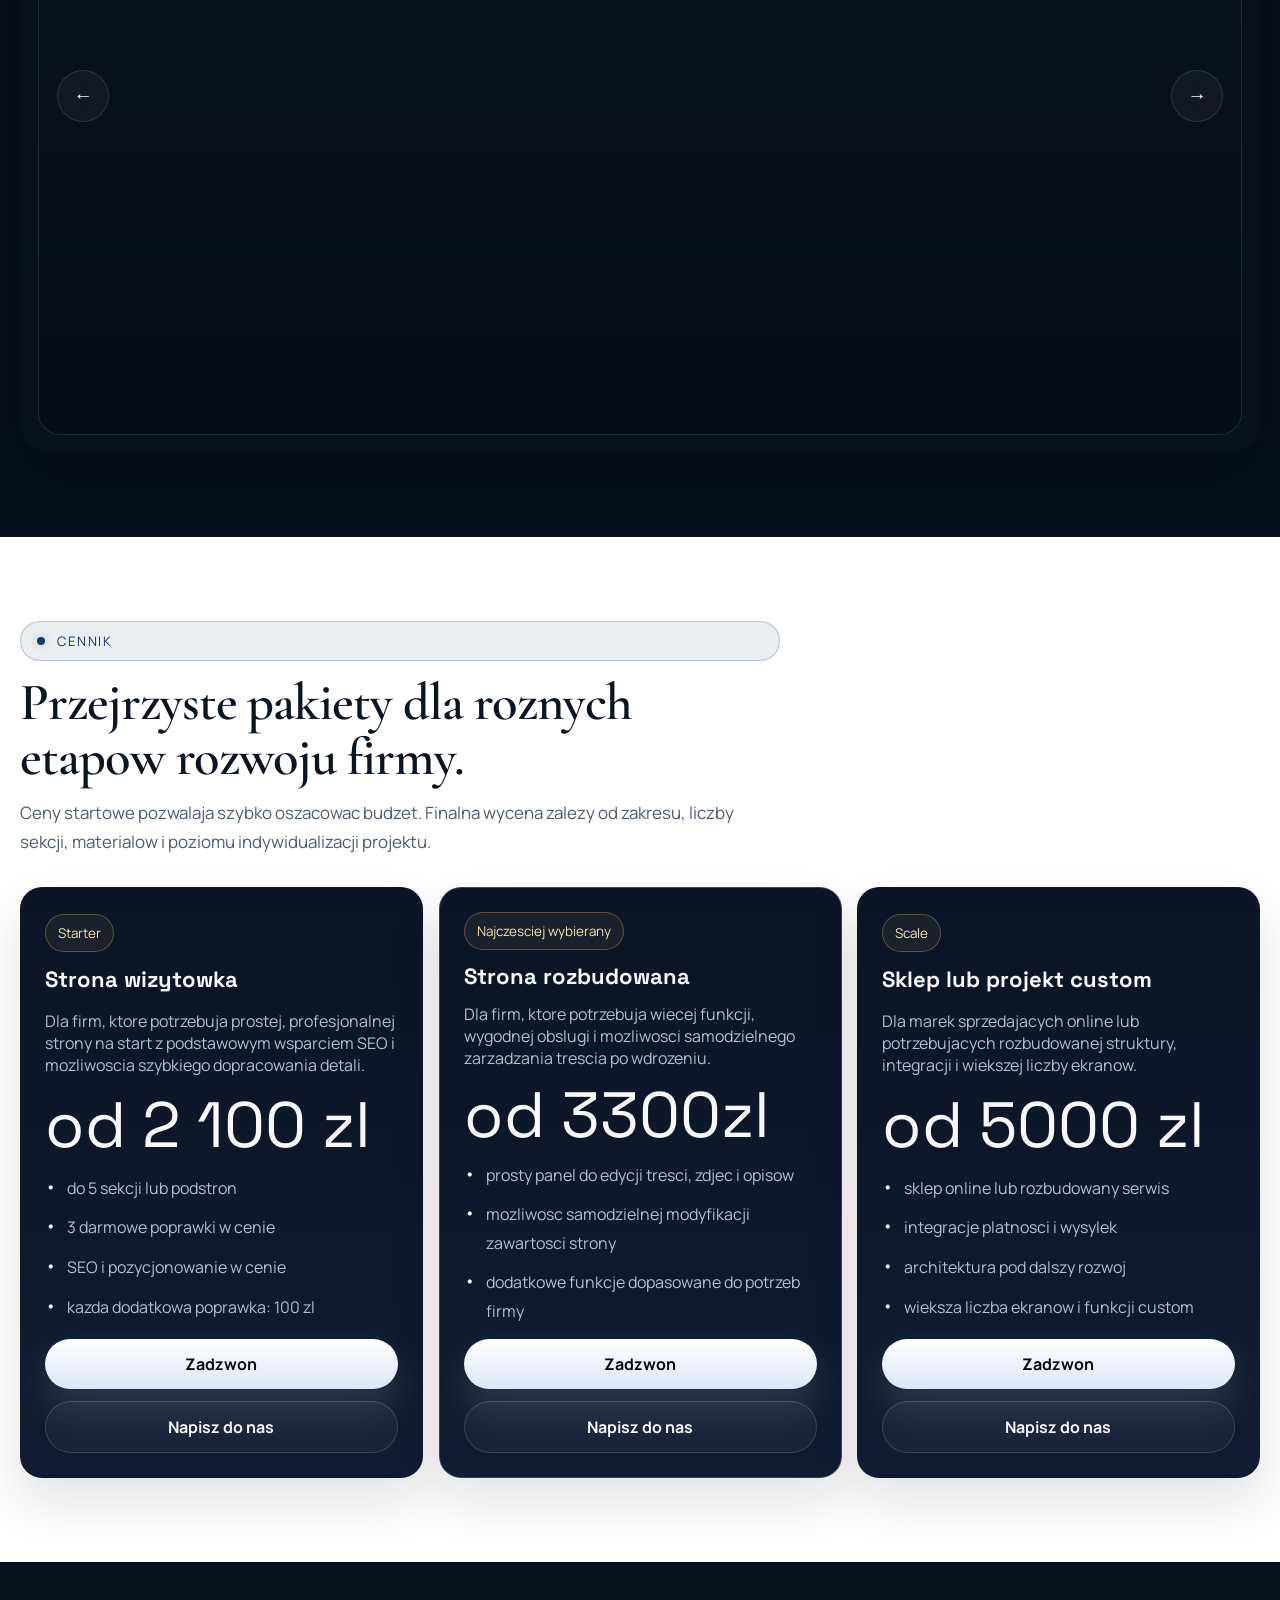
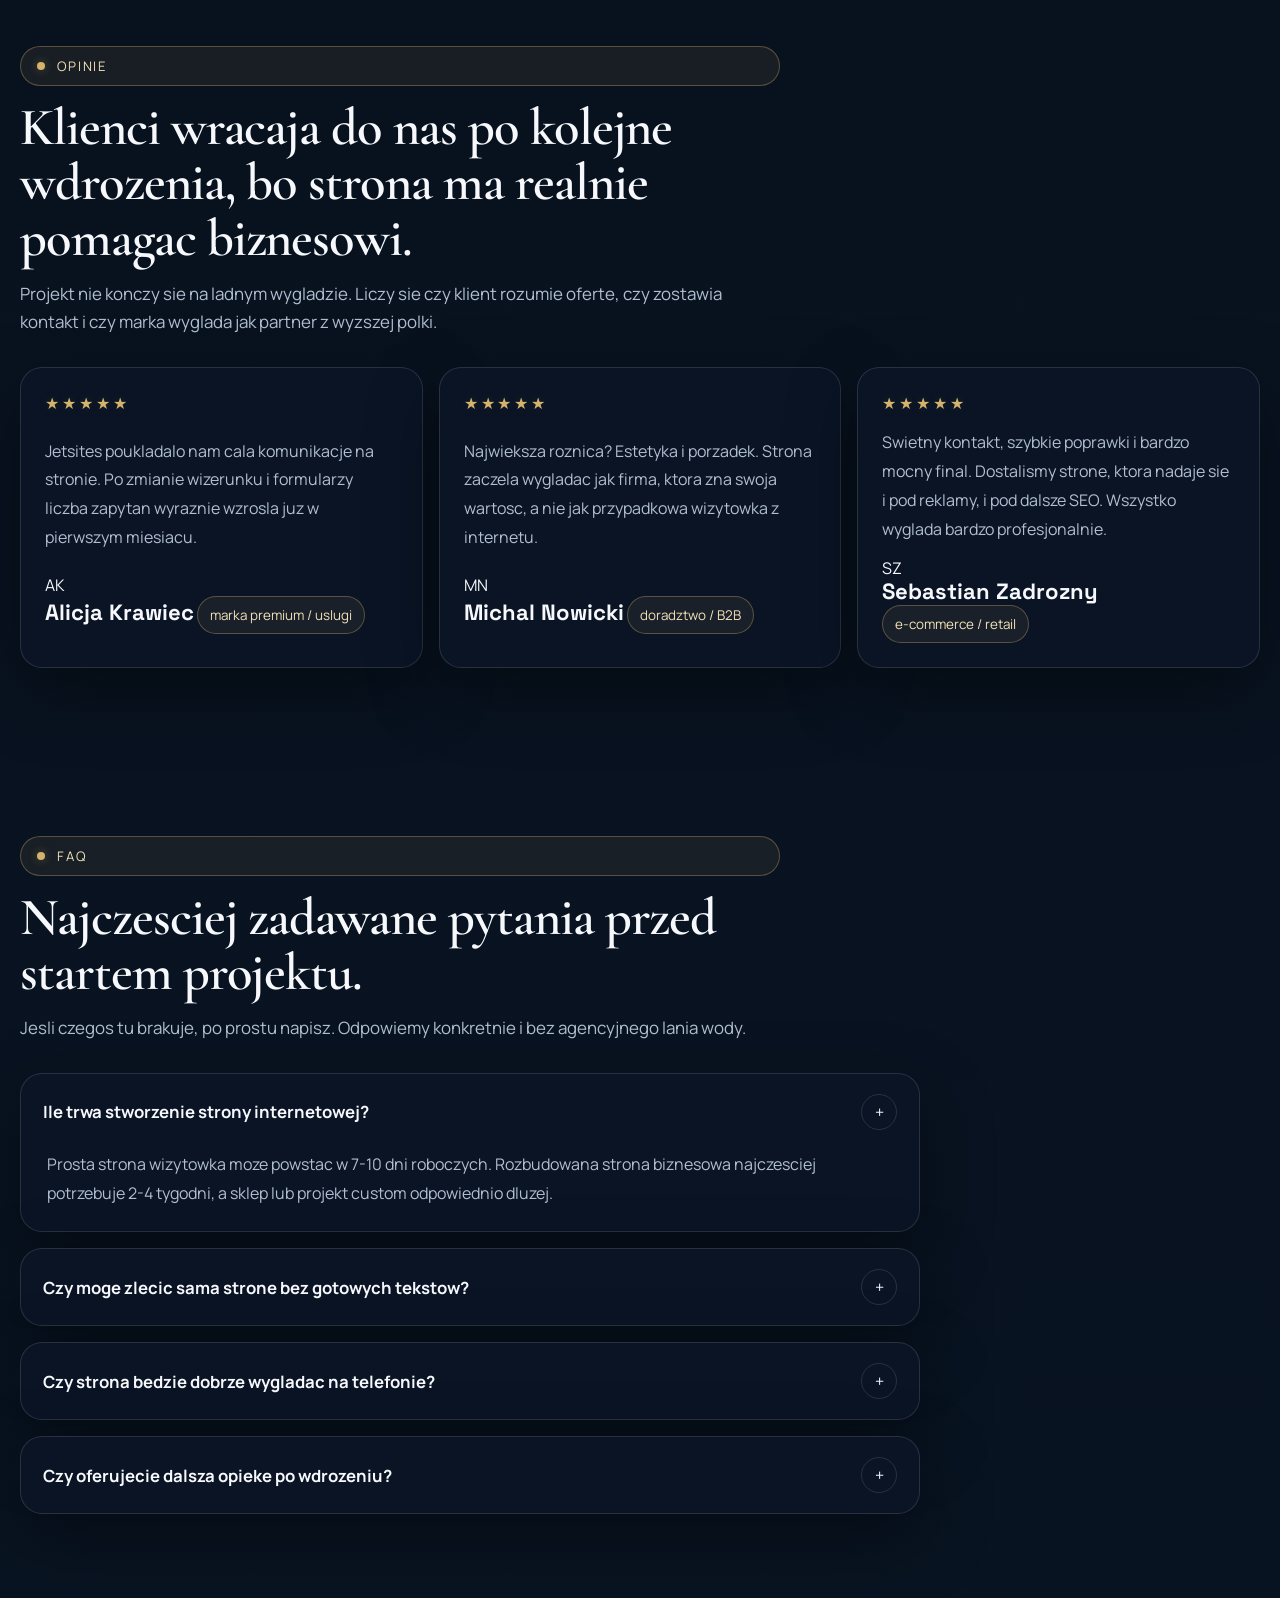
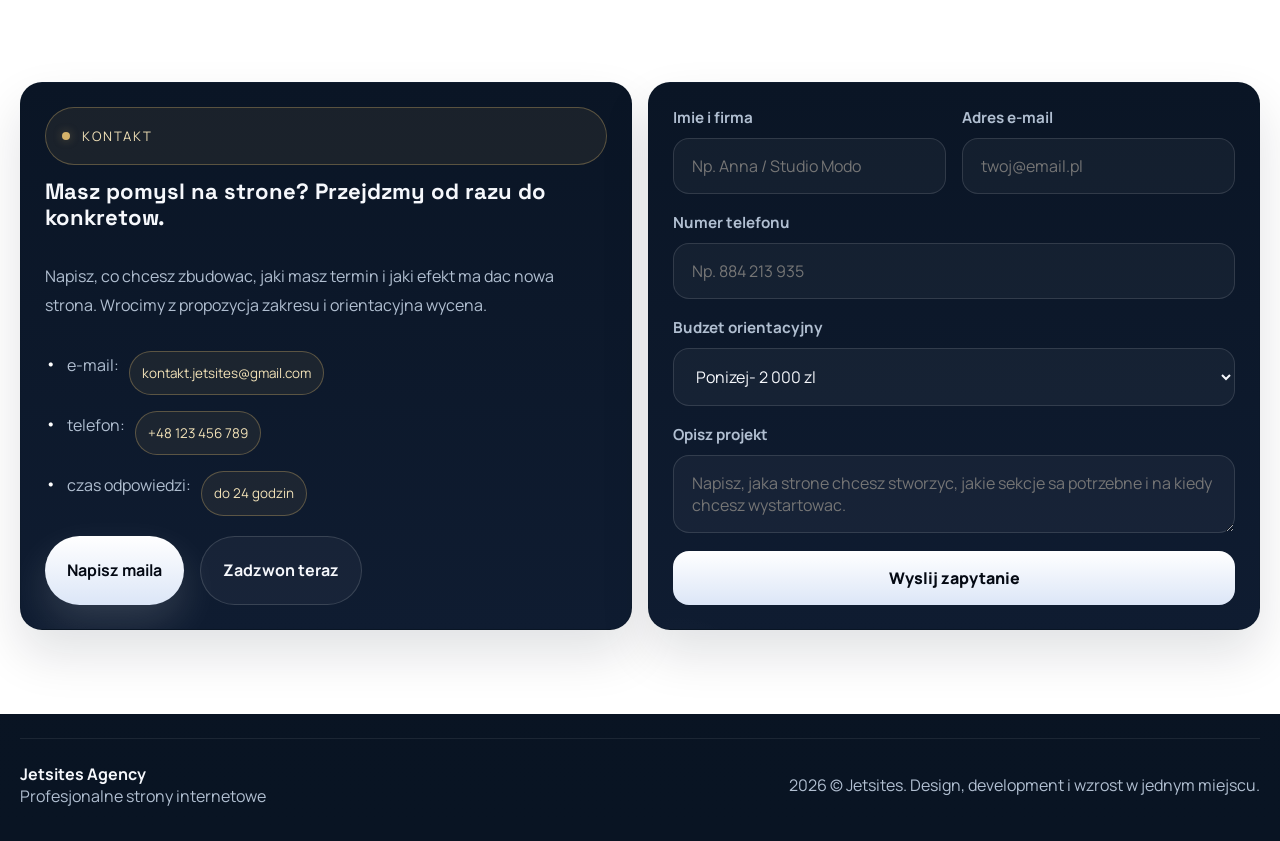
==== commit a8ed4ccd: "chore(contact): update contact email address Update the contact email from hello@jetsites.pl to kont" ====
--- a/index.html
+++ b/index.html
@@ -432,12 +432,12 @@
                     <p>Napisz, co chcesz zbudowac, jaki masz termin i jaki efekt ma dac nowa strona. Wrocimy z
                         propozycja zakresu i orientacyjna wycena.</p>
                     <ul class="contact-list">
-                        <li>e-mail: <span>hello@jetsites.pl</span></li>
+                        <li>e-mail: <span>kontakt.jetsites@gmail.com</span></li>
                         <li>telefon: <span>+48 123 456 789</span></li>
                         <li>czas odpowiedzi: <span>do 24 godzin</span></li>
                     </ul>
                     <div class="contact-actions">
-                        <a href="mailto:hello@jetsites.pl" class="primary-button">Napisz maila</a>
+                        <a href="mailto:kontakt.jetsites@gmail.com" class="primary-button">Napisz maila</a>
                         <a href="tel:+48123456789" class="secondary-button">Zadzwon teraz</a>
                     </div>
                 </article>
--- a/src/styles.css
+++ b/src/styles.css
@@ -1894,7 +1894,6 @@
     }
 }
 
-html,
 body {
     overflow-x: hidden;
     width: 100%;
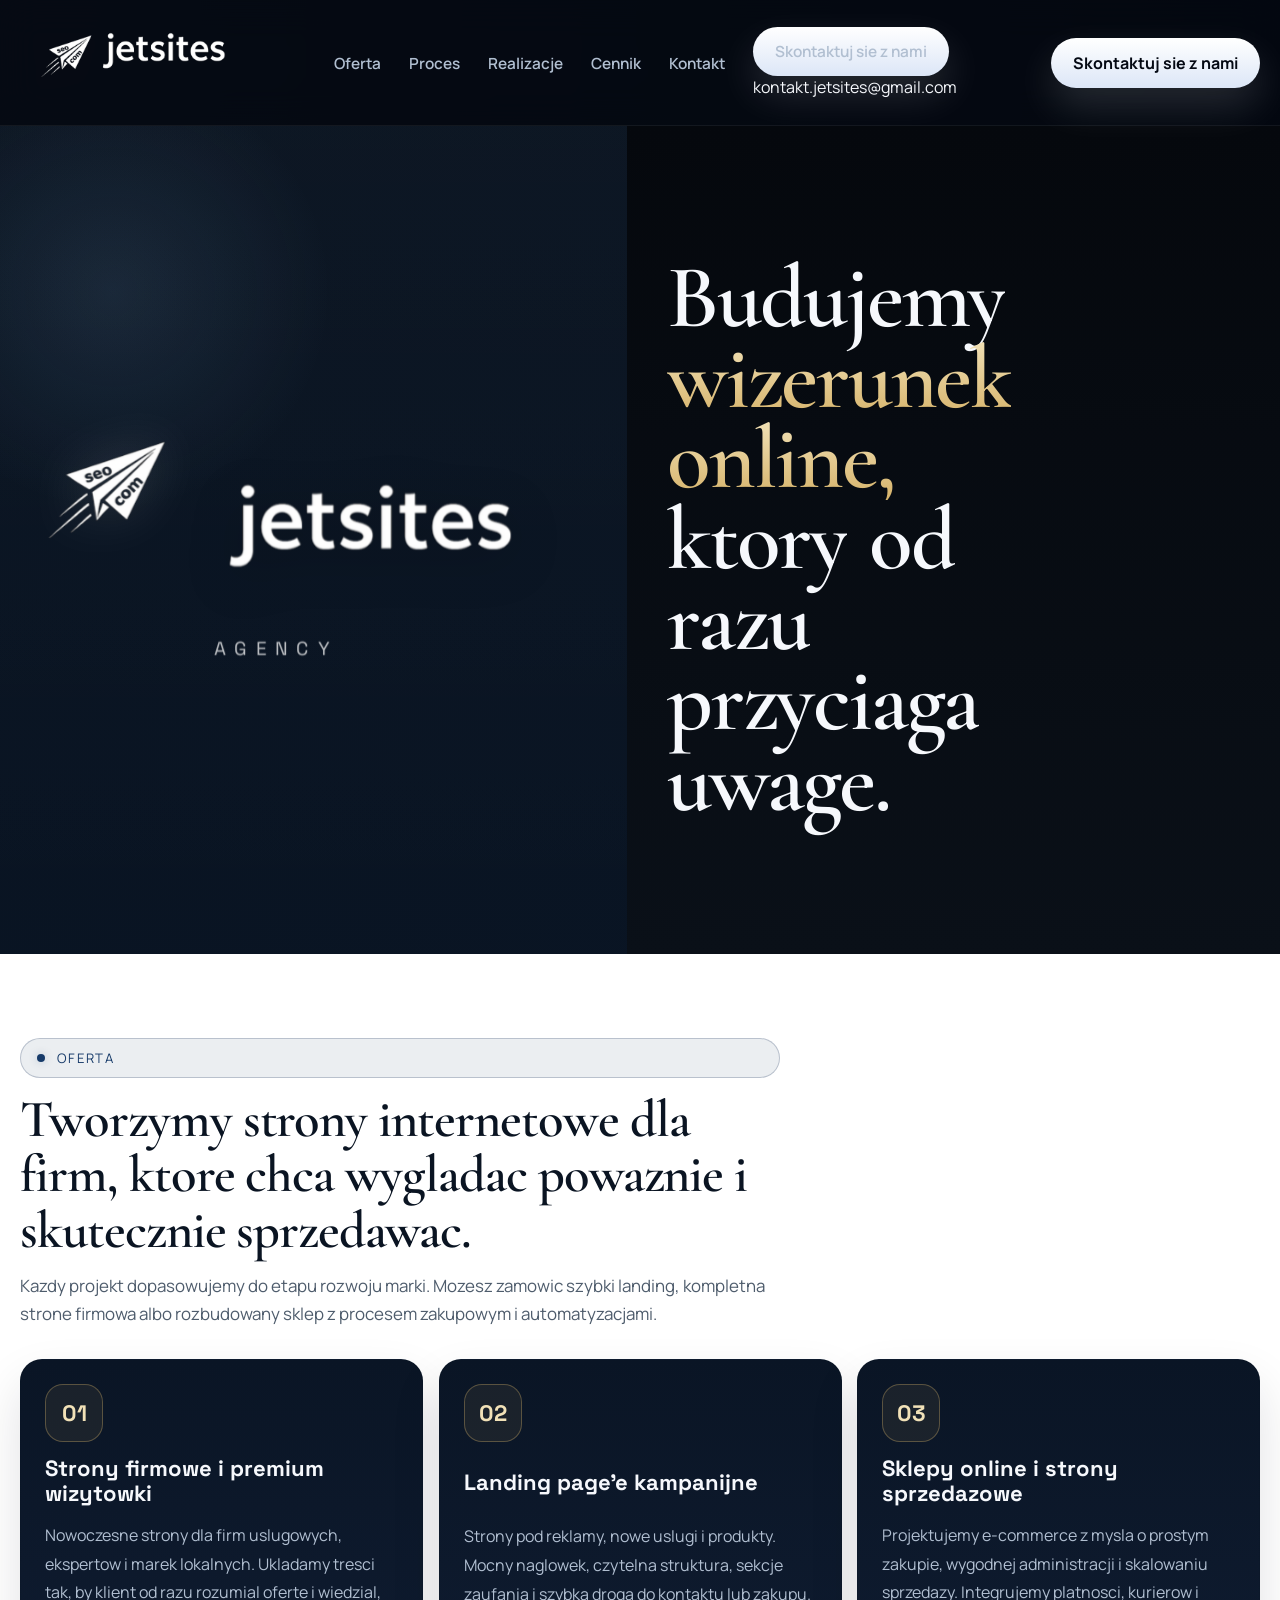
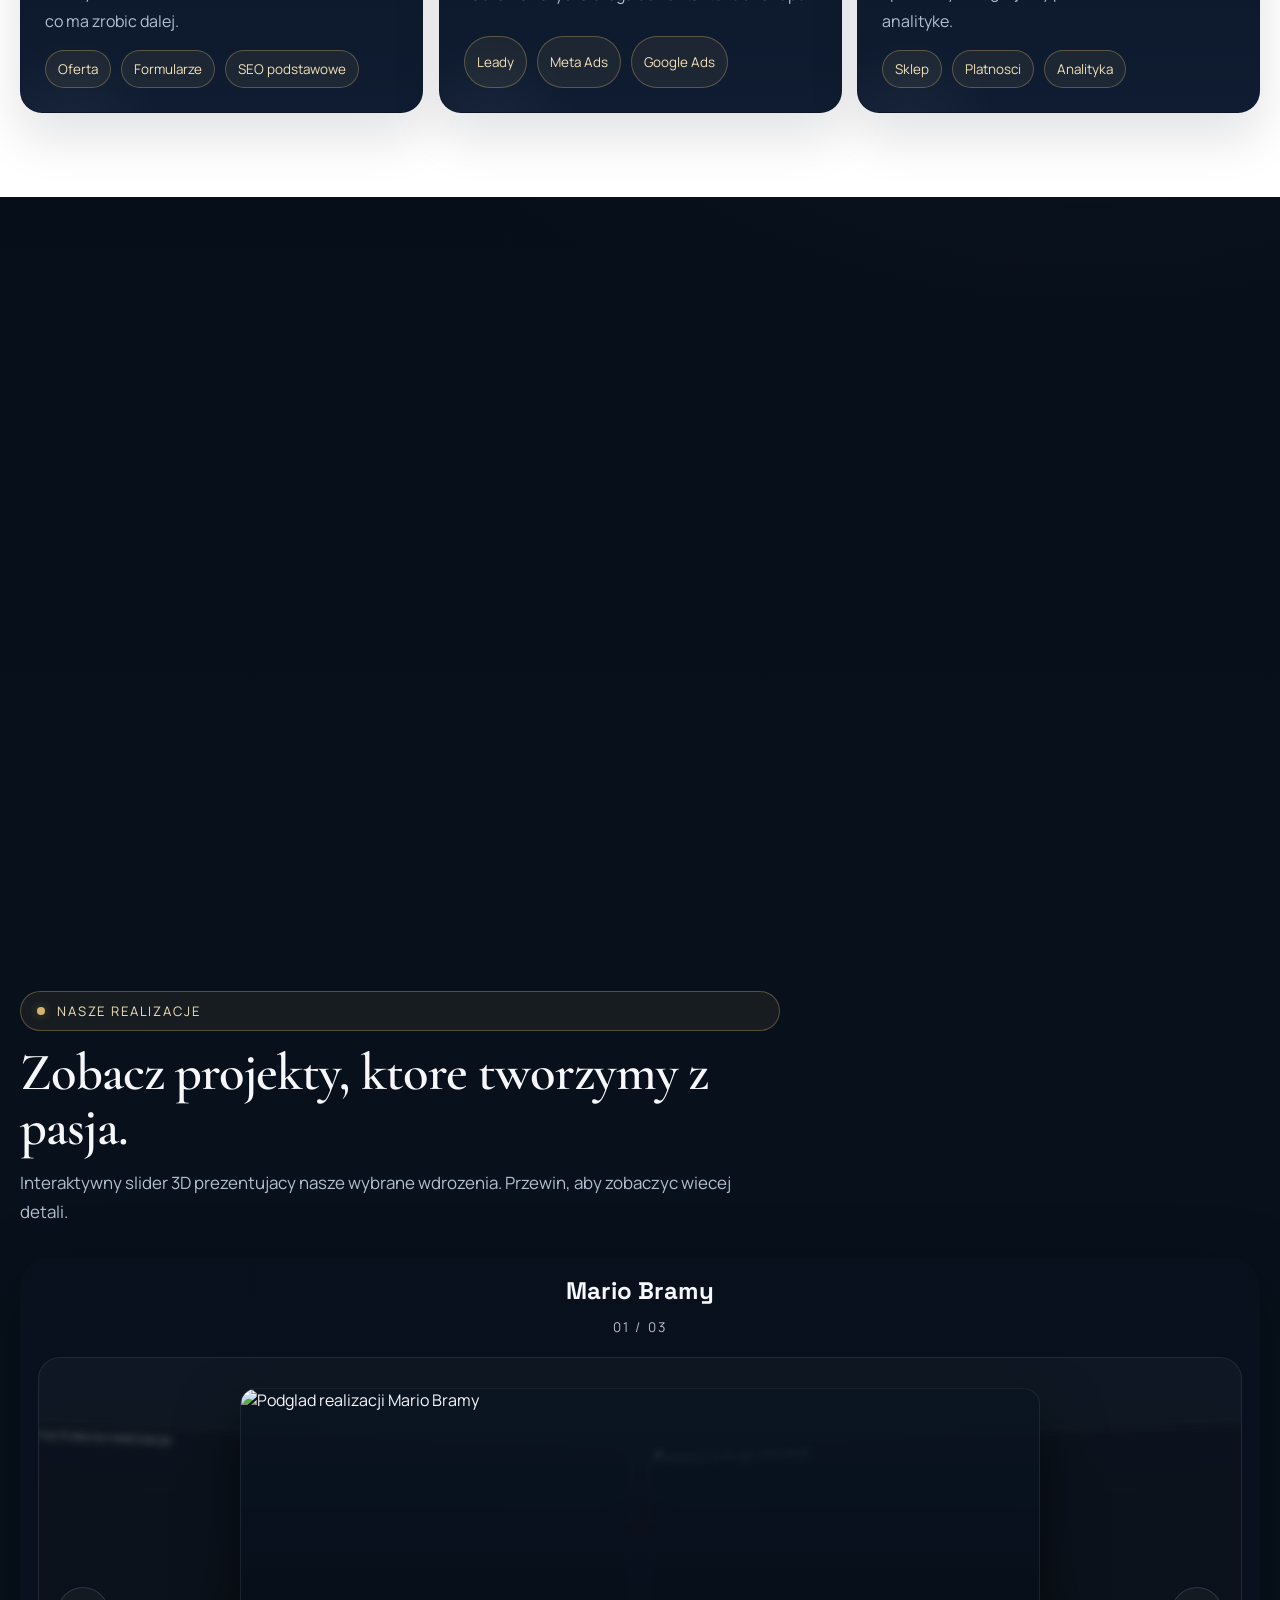
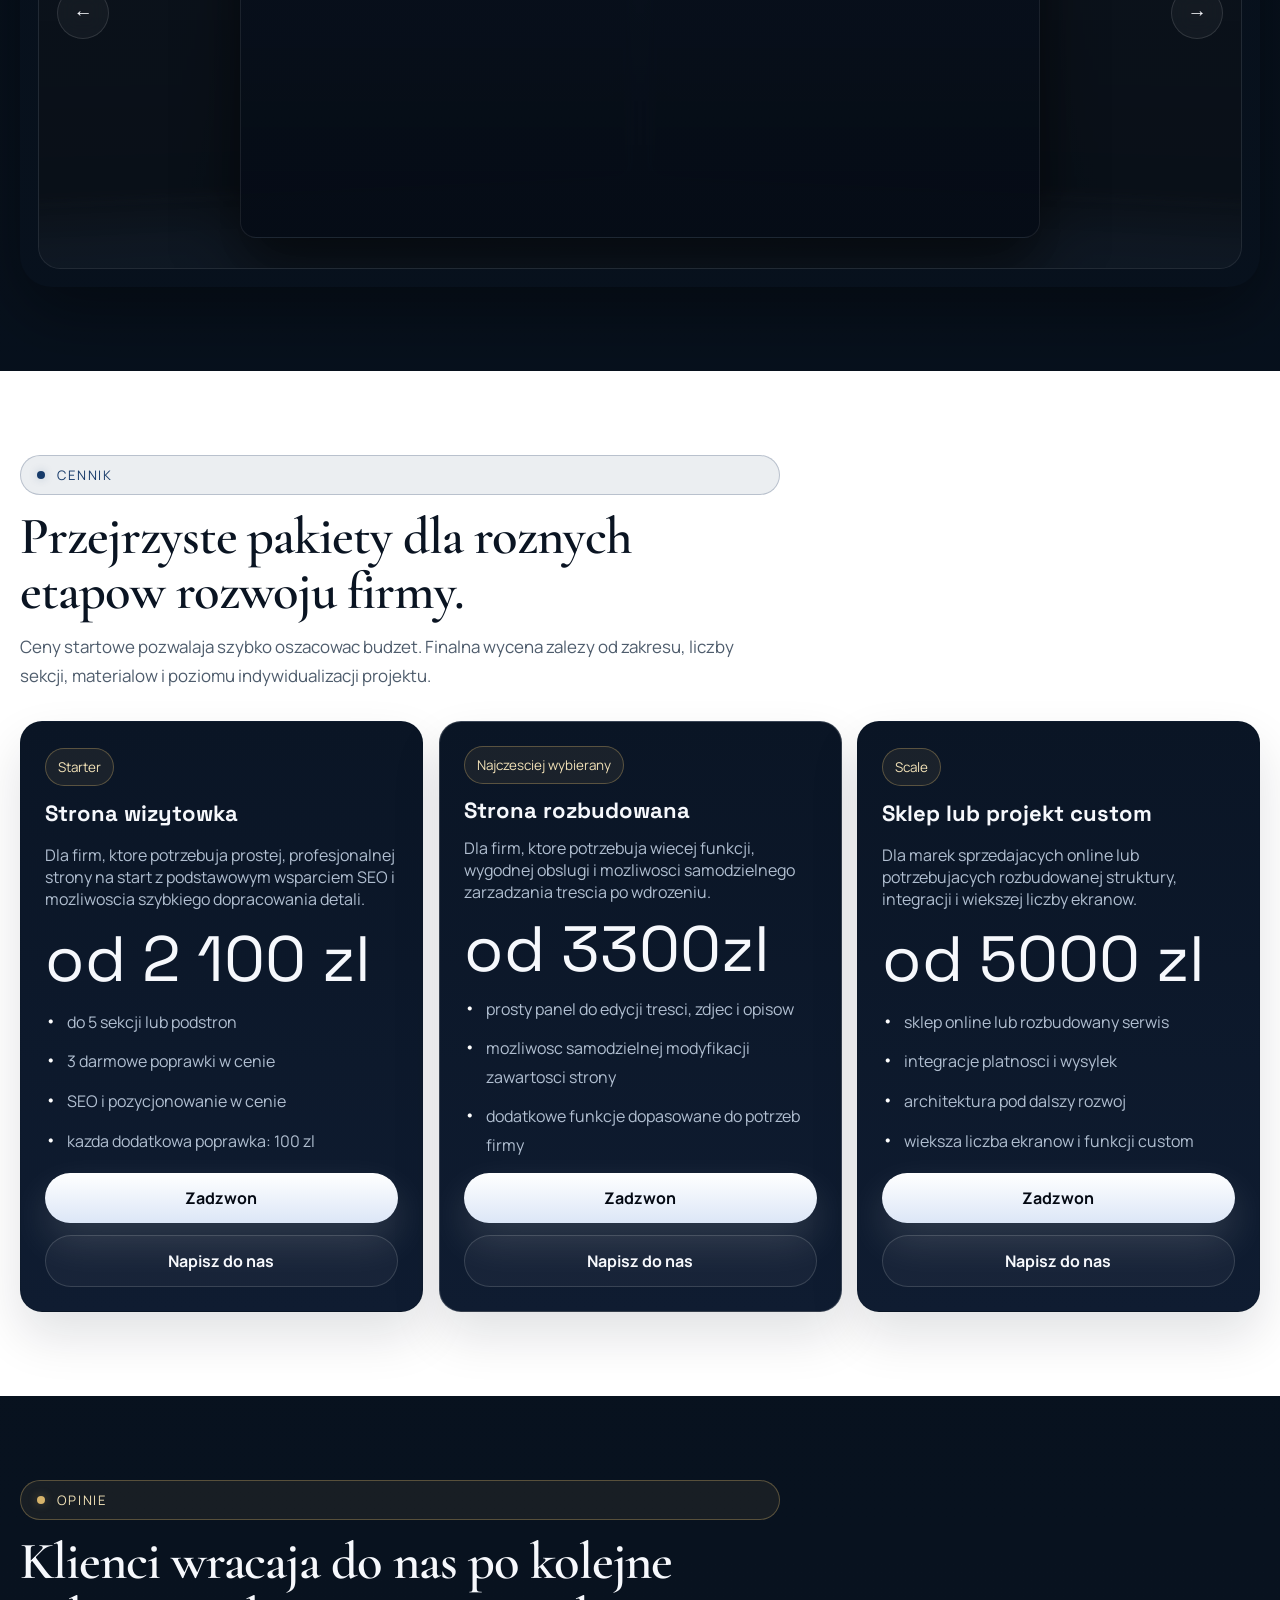
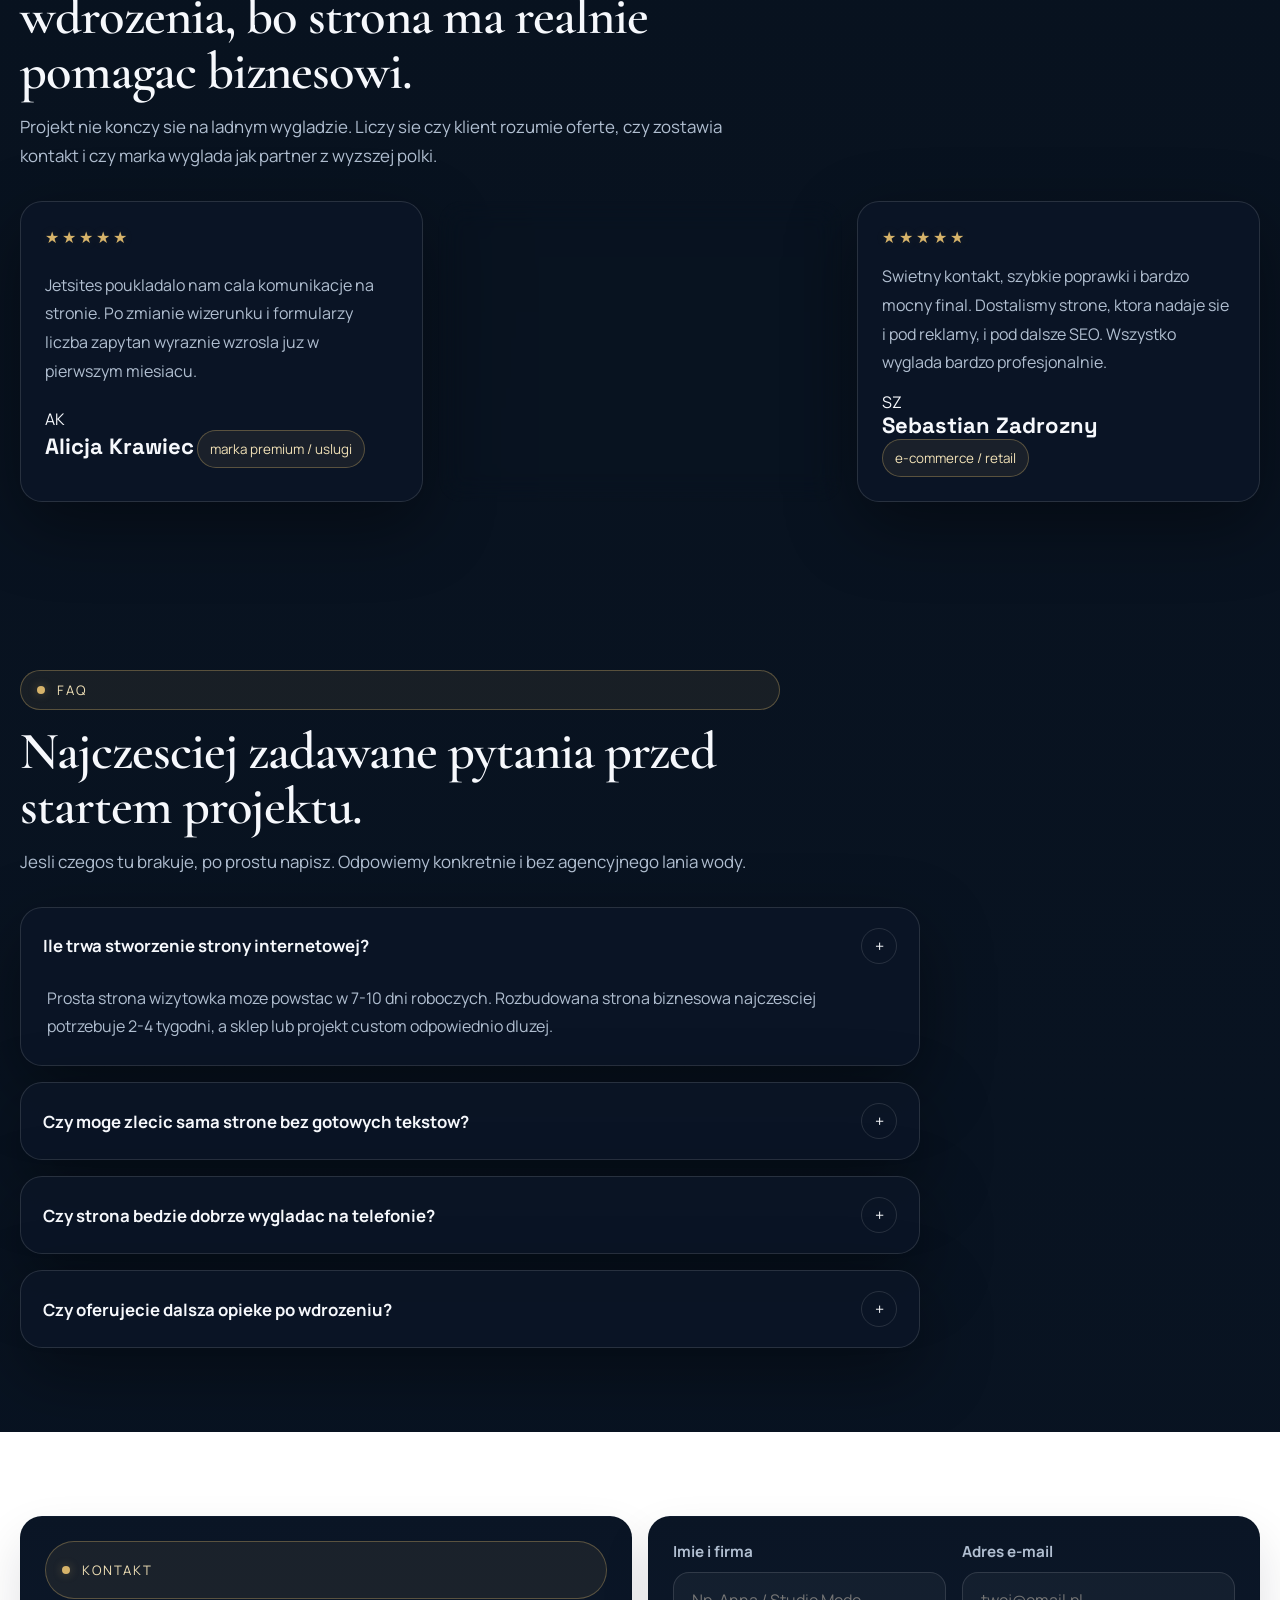
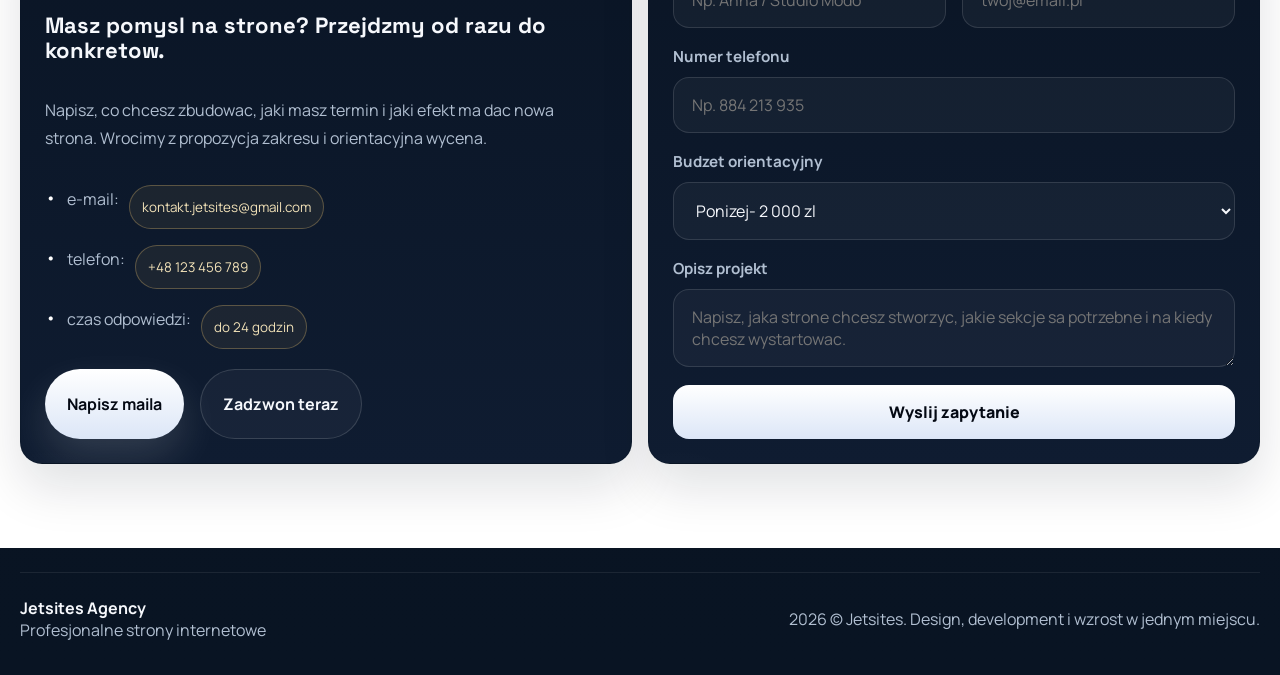
==== commit 90f59ed7: "feat(ui): implement 3D interactive slider for realizations Replace the basic linear slider with a 3D" ====
--- a/index.html
+++ b/index.html
@@ -189,13 +189,12 @@
             </div>
         </section>
 
-        <section class="section-shell">
+        <section class="section-shell" id="realizacje">
             <div class="vanilla-container realization-showcase">
                 <div class="section-head reveal">
                     <span class="eyebrow">Nasze realizacje</span>
-                    <h2>Prosty slider realizacji do przewijania zdjec.</h2>
-                    <p>To jest juz uproszczona wersja. Masz tylko duze zdjecia i strzalki po bokach, bez dodatkowych
-                        wyborow i bez zbednych przyciskow.</p>
+                    <h2>Zobacz projekty, ktore tworzymy z pasja.</h2>
+                    <p>Interaktywny slider 3D prezentujacy nasze wybrane wdrozenia. Przewin, aby zobaczyc wiecej detali.</p>
                 </div>
 
                 <article class="realization-slider reveal">
--- a/src/styles.css
+++ b/src/styles.css
@@ -1165,18 +1165,60 @@
     border: 1px solid rgba(255, 255, 255, 0.08);
     background: rgba(255, 255, 255, 0.03);
     position: relative;
+    perspective: 1200px;
+    padding: 30px 0;
 }
 
 .realization-track {
     display: flex;
-    transition: transform 0.45s ease;
-    will-change: transform;
+    align-items: center;
+    justify-content: center;
+    transform-style: preserve-3d;
+    position: relative;
 }
 
 .realization-slide {
-    min-width: 100%;
-    display: grid;
-    gap: 0;
+    position: absolute;
+    width: 75%;
+    max-width: 800px;
+    transition: transform 0.6s cubic-bezier(0.2, 0.8, 0.2, 1), opacity 0.6s ease, filter 0.6s ease;
+    opacity: 0;
+    pointer-events: none;
+    z-index: 1;
+    filter: blur(4px) brightness(0.6);
+}
+
+.realization-slide.active {
+    position: relative;
+    transform: translateX(0) scale(1) rotateY(0deg) translateZ(0);
+    z-index: 10;
+    opacity: 1;
+    pointer-events: auto;
+    filter: blur(0px) brightness(1);
+}
+
+.realization-slide.prev {
+    transform: translateX(-40%) scale(0.85) rotateY(15deg) translateZ(-100px);
+    z-index: 5;
+    opacity: 0.6;
+}
+
+.realization-slide.next {
+    transform: translateX(40%) scale(0.85) rotateY(-15deg) translateZ(-100px);
+    z-index: 5;
+    opacity: 0.6;
+}
+
+.realization-slide.hidden-left {
+    transform: translateX(-80%) scale(0.7) rotateY(30deg) translateZ(-200px);
+    z-index: 1;
+    opacity: 0;
+}
+
+.realization-slide.hidden-right {
+    transform: translateX(80%) scale(0.7) rotateY(-30deg) translateZ(-200px);
+    z-index: 1;
+    opacity: 0;
 }
 
 .realization-slide-visual {
@@ -1184,6 +1226,9 @@
     aspect-ratio: 16 / 9;
     overflow: hidden;
     background: linear-gradient(180deg, rgba(10, 20, 34, 0.72), rgba(6, 12, 22, 0.92));
+    border-radius: 16px;
+    box-shadow: 0 30px 60px rgba(0,0,0,0.6);
+    border: 1px solid rgba(255, 255, 255, 0.08);
 }
 
 .realization-slide-visual img {
@@ -1191,7 +1236,6 @@
     height: 100%;
     object-fit: cover;
     display: block;
-    filter: brightness(0.88) saturate(0.98);
 }
 
 .realization-nav {
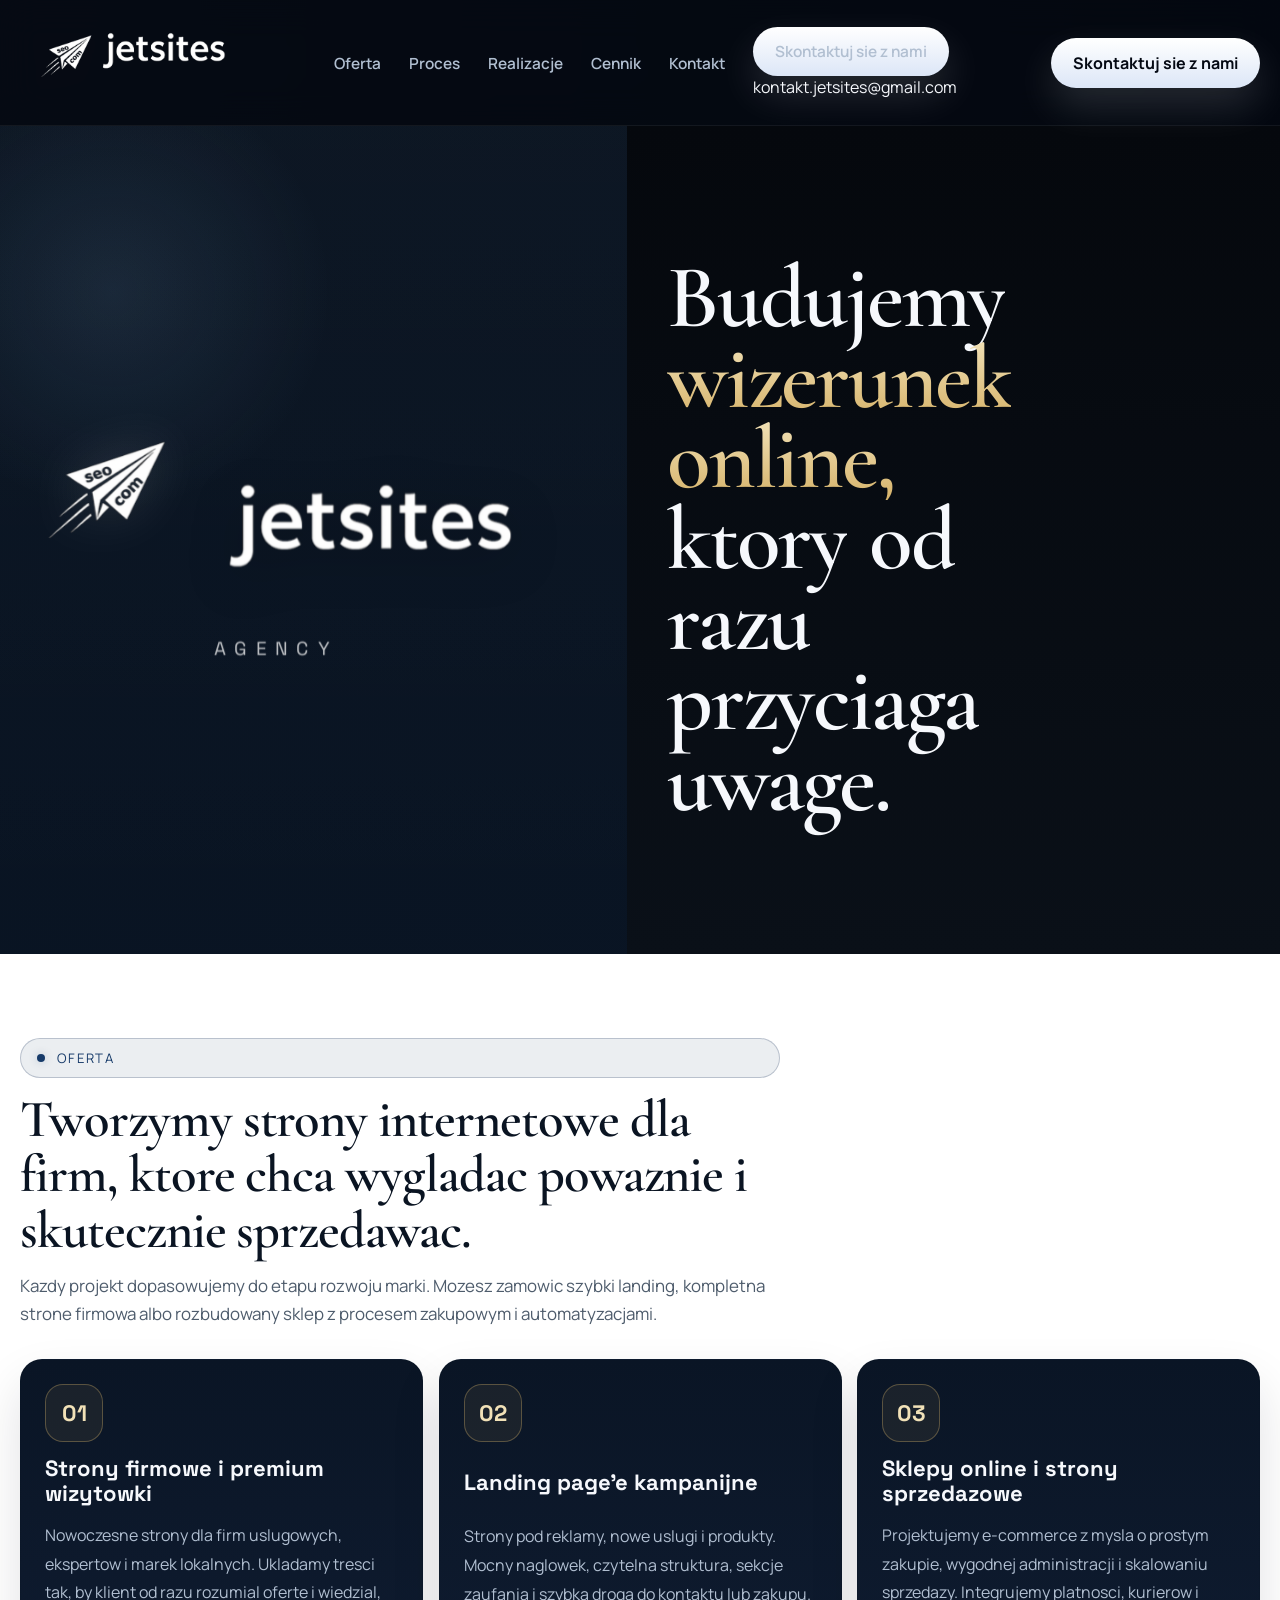
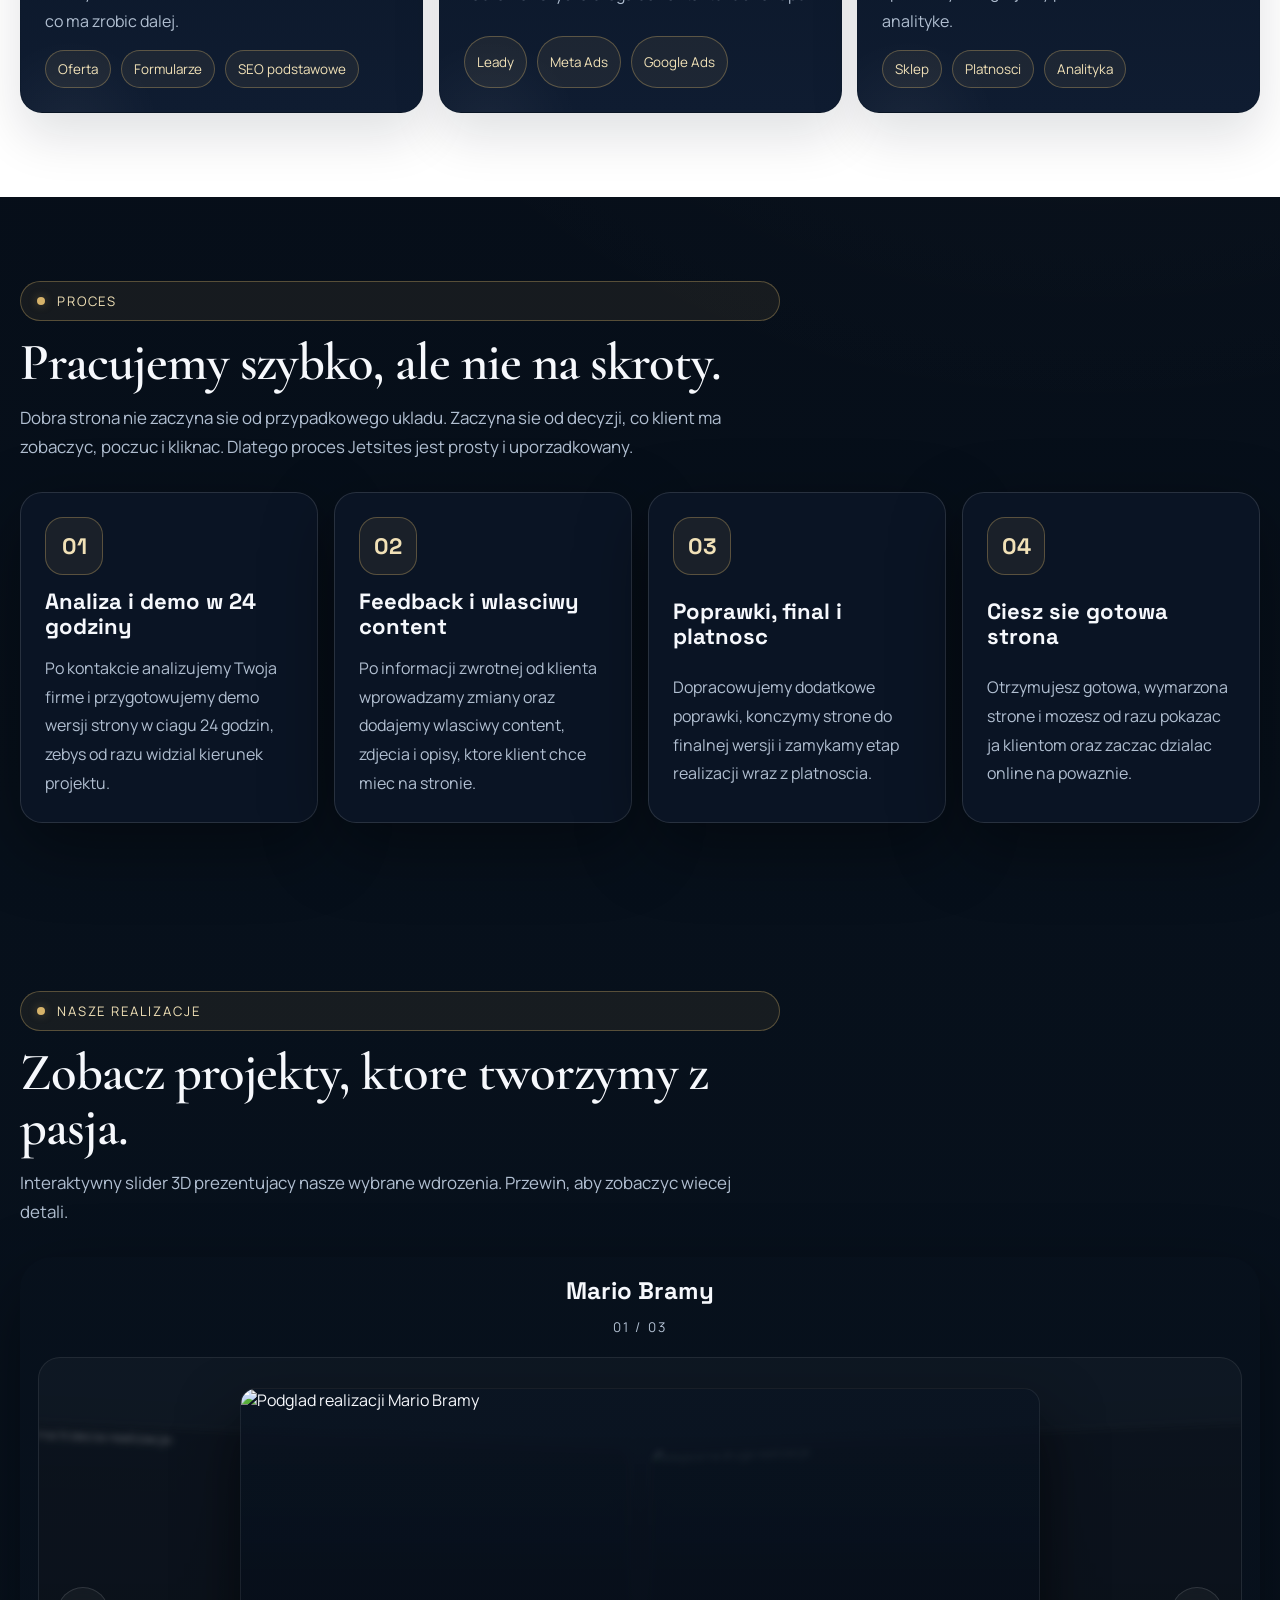
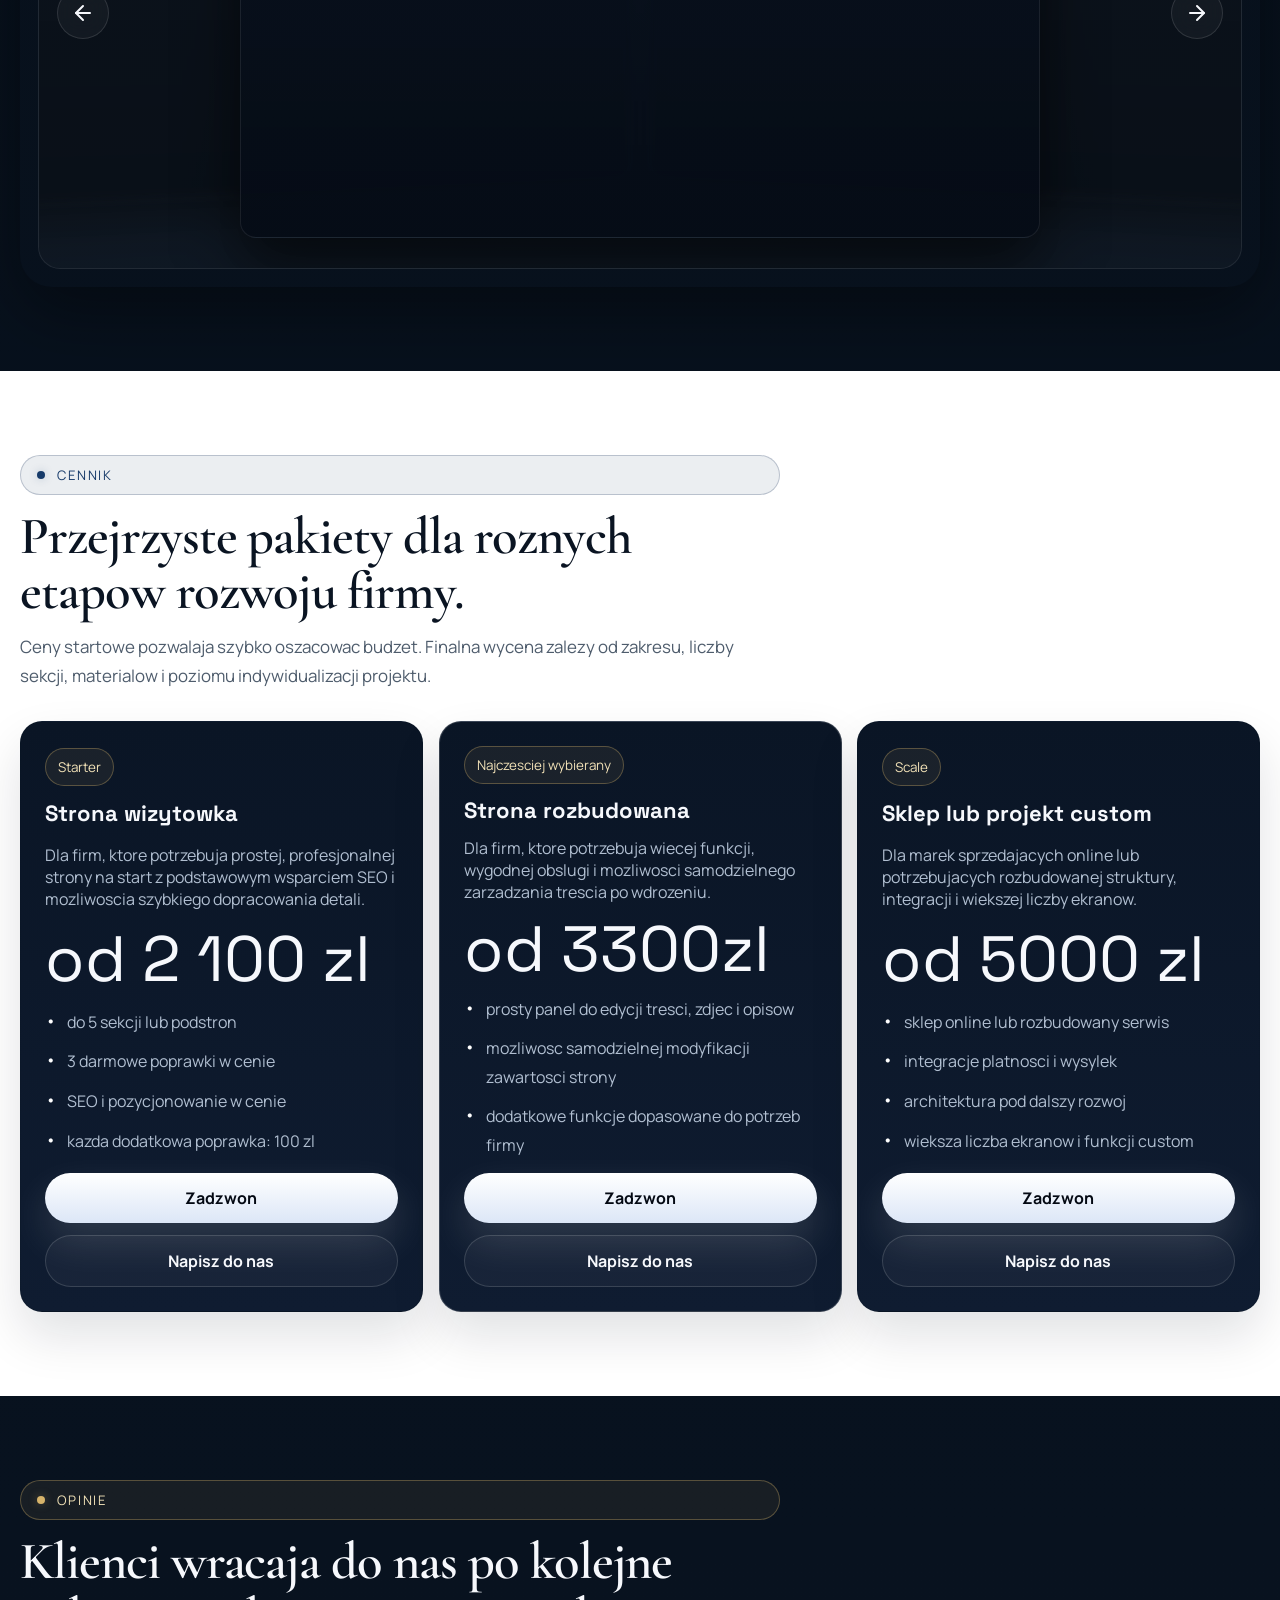
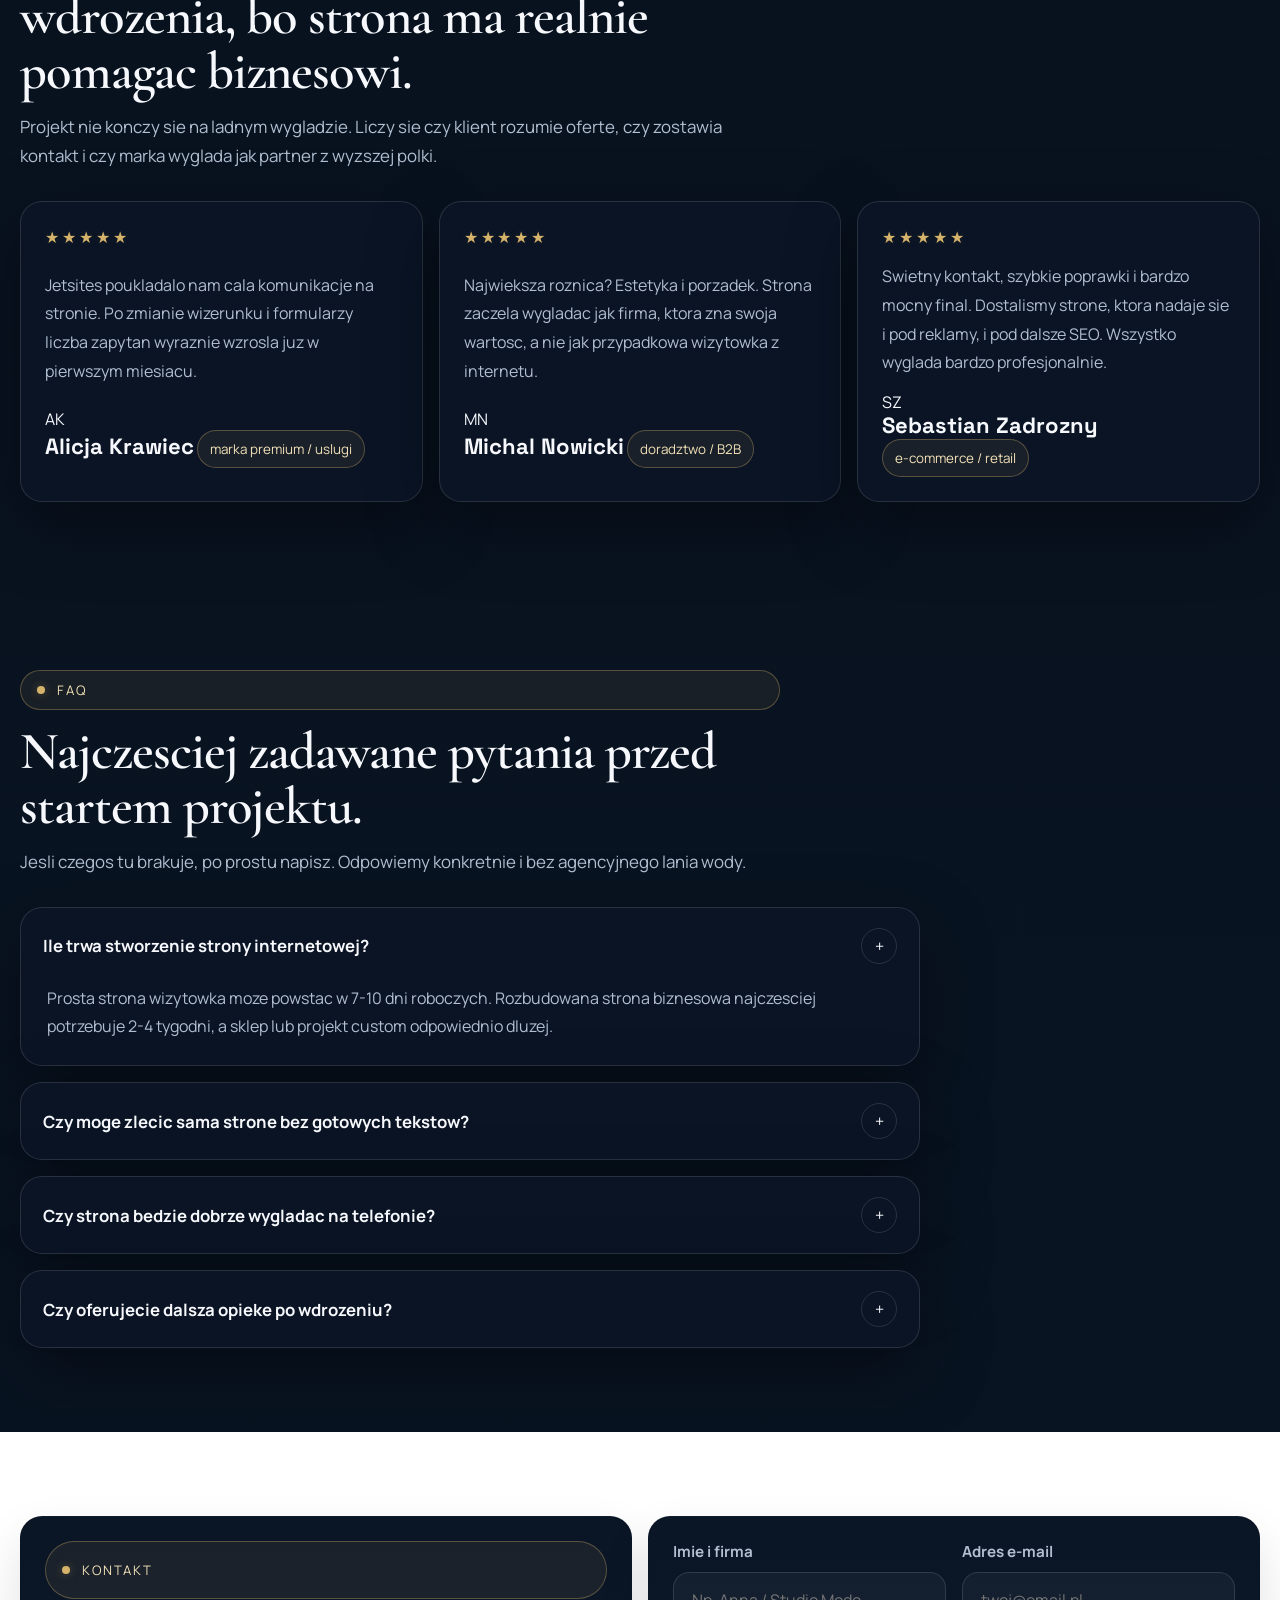
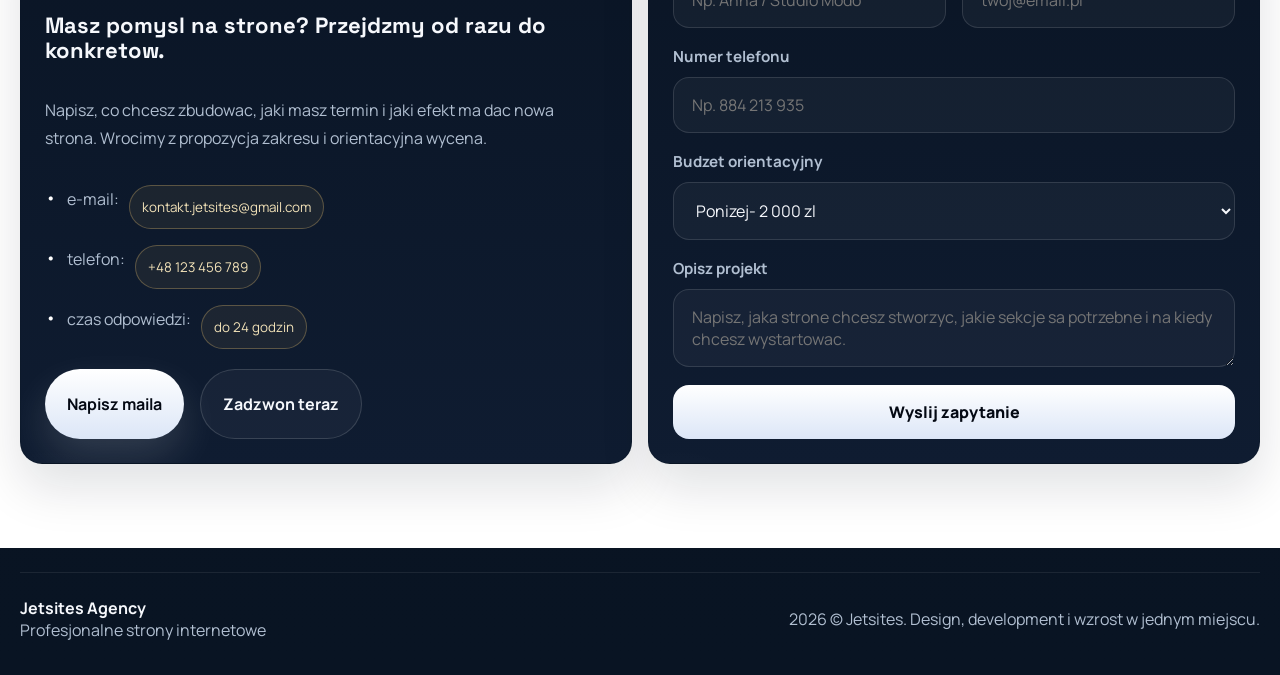
==== commit 6b33df50: "style(ui): replace realization arrow characters with svg icons Replace HTML entity arrows with Lucid" ====
--- a/index.html
+++ b/index.html
@@ -228,10 +228,12 @@
                         </div>
 
                         <div class="realization-nav">
-                            <button type="button" class="realization-arrow" id="realizationPrev"
-                                aria-label="Poprzednie zdjecie">&#8592;</button>
-                            <button type="button" class="realization-arrow" id="realizationNext"
-                                aria-label="Nastepne zdjecie">&#8594;</button>
+                            <button type="button" class="realization-arrow" id="realizationPrev" aria-label="Poprzednie zdjecie">
+                                <svg xmlns="http://www.w3.org/2000/svg" width="24" height="24" viewBox="0 0 24 24" fill="none" stroke="currentColor" stroke-width="2" stroke-linecap="round" stroke-linejoin="round" class="lucide lucide-arrow-left"><path d="m12 19-7-7 7-7"/><path d="M19 12H5"/></svg>
+                            </button>
+                            <button type="button" class="realization-arrow" id="realizationNext" aria-label="Nastepne zdjecie">
+                                <svg xmlns="http://www.w3.org/2000/svg" width="24" height="24" viewBox="0 0 24 24" fill="none" stroke="currentColor" stroke-width="2" stroke-linecap="round" stroke-linejoin="round" class="lucide lucide-arrow-right"><path d="M5 12h14"/><path d="m12 5 7 7-7 7"/></svg>
+                            </button>
                         </div>
                     </div>
                 </article>
--- a/src/styles.css
+++ b/src/styles.css
@@ -1245,6 +1245,7 @@
     display: flex;
     justify-content: space-between;
     pointer-events: none;
+    z-index: 20;
 }
 
 .realization-arrow {
@@ -1259,6 +1260,9 @@
     transition: transform 0.25s ease, background 0.25s ease;
     pointer-events: auto;
     backdrop-filter: blur(10px);
+    display: flex;
+    align-items: center;
+    justify-content: center;
 }
 
 .realization-arrow:hover,
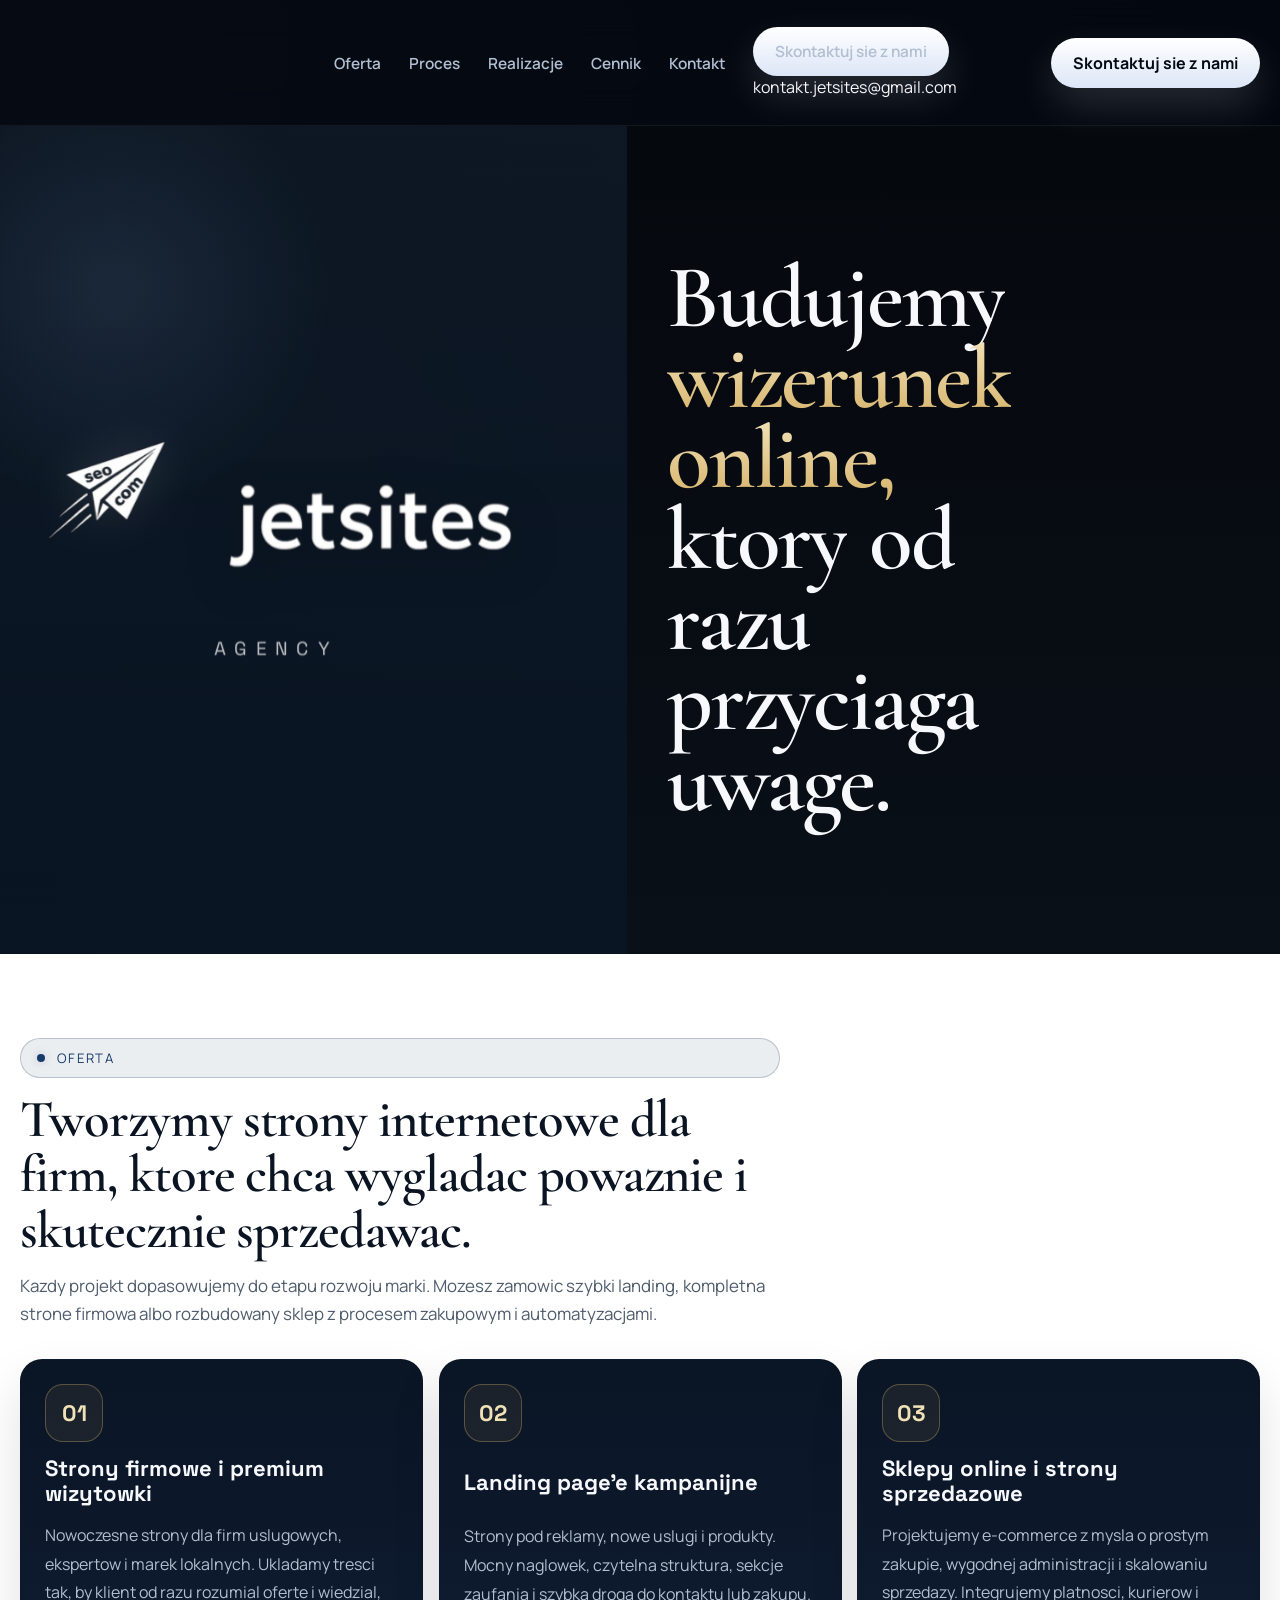
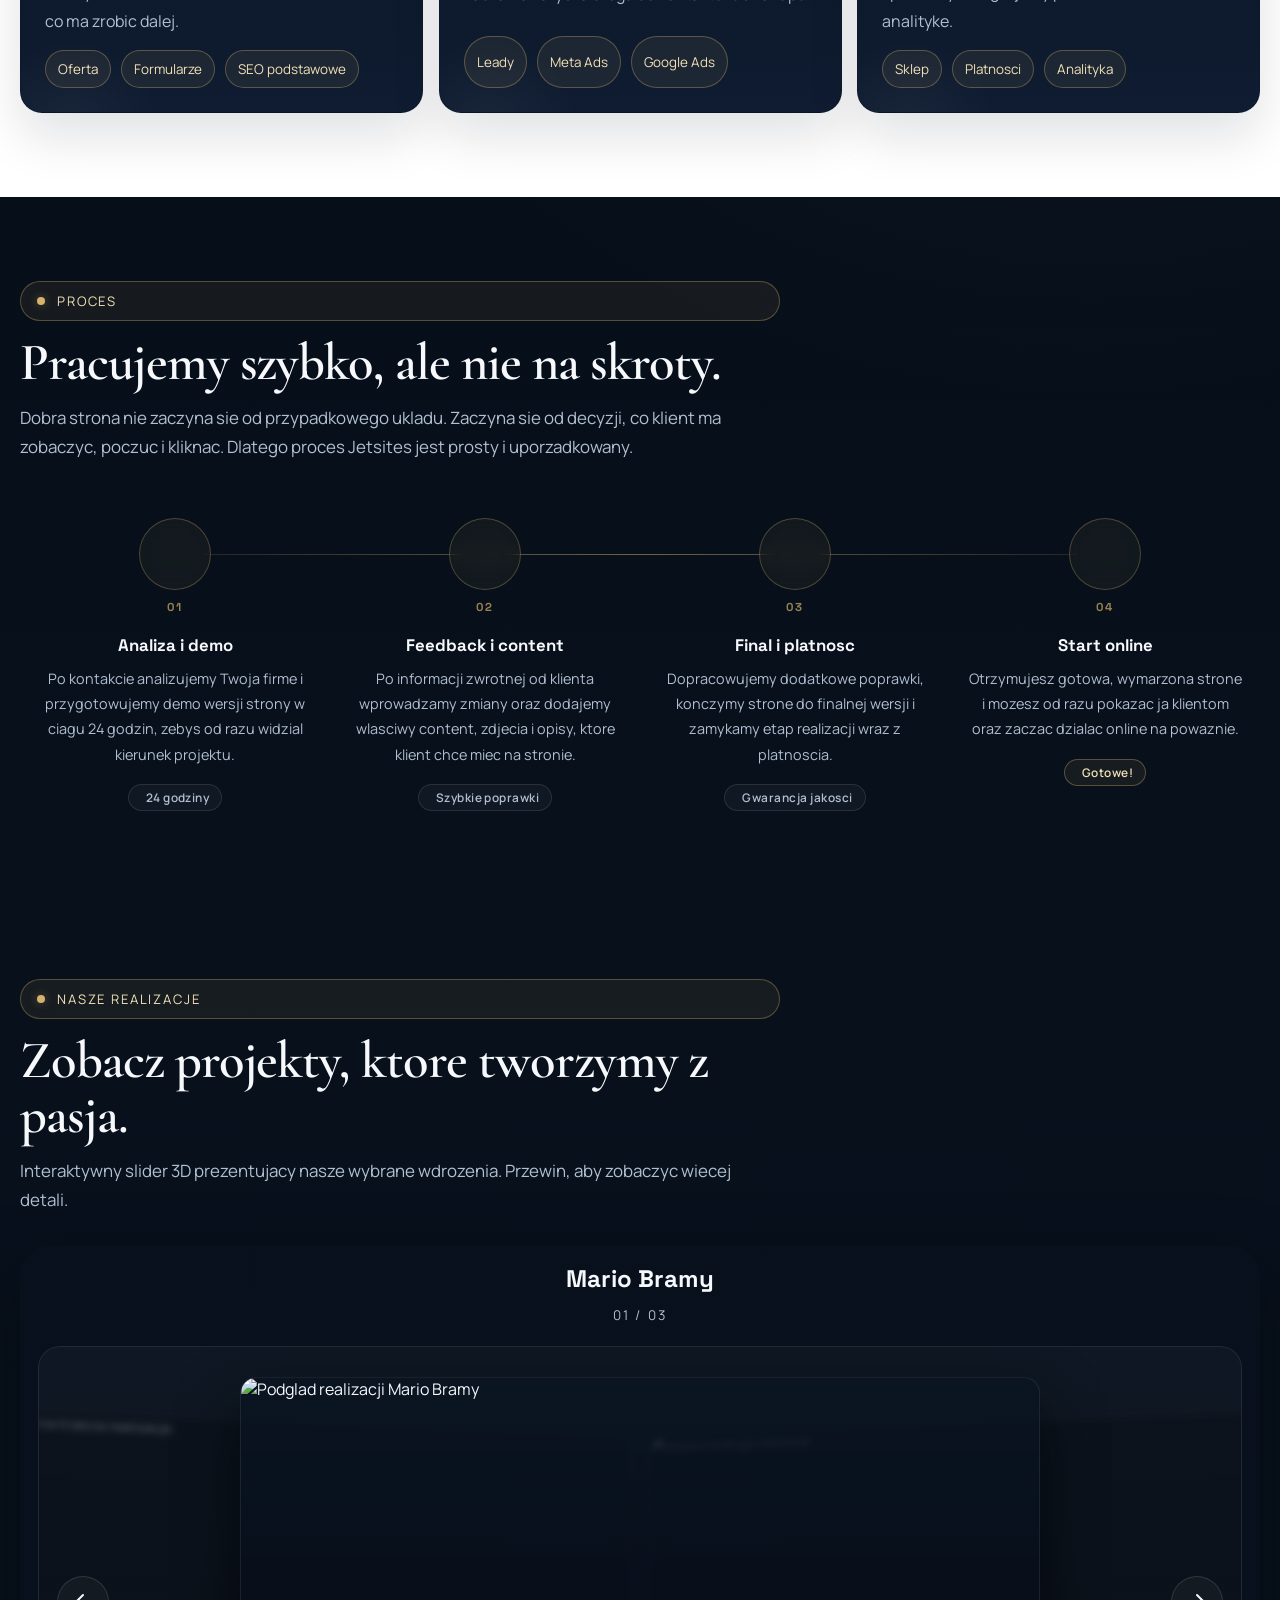
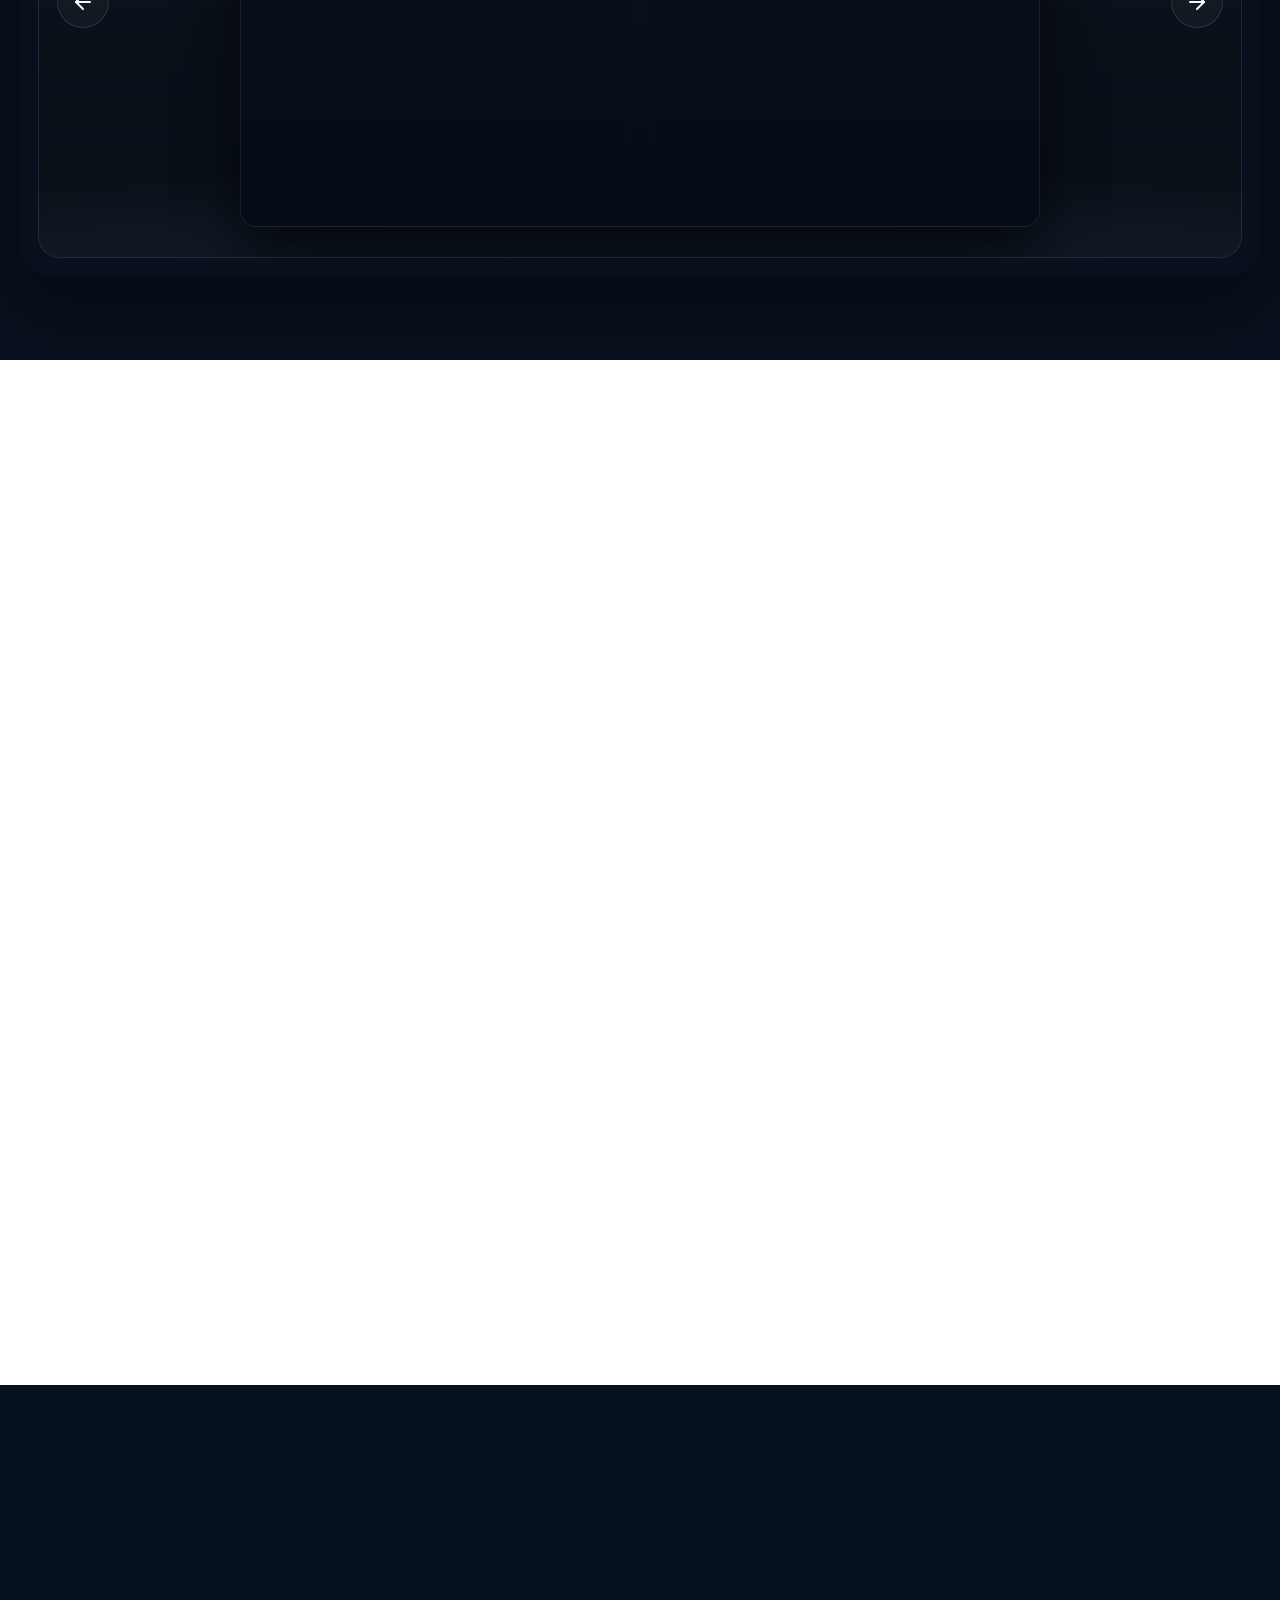
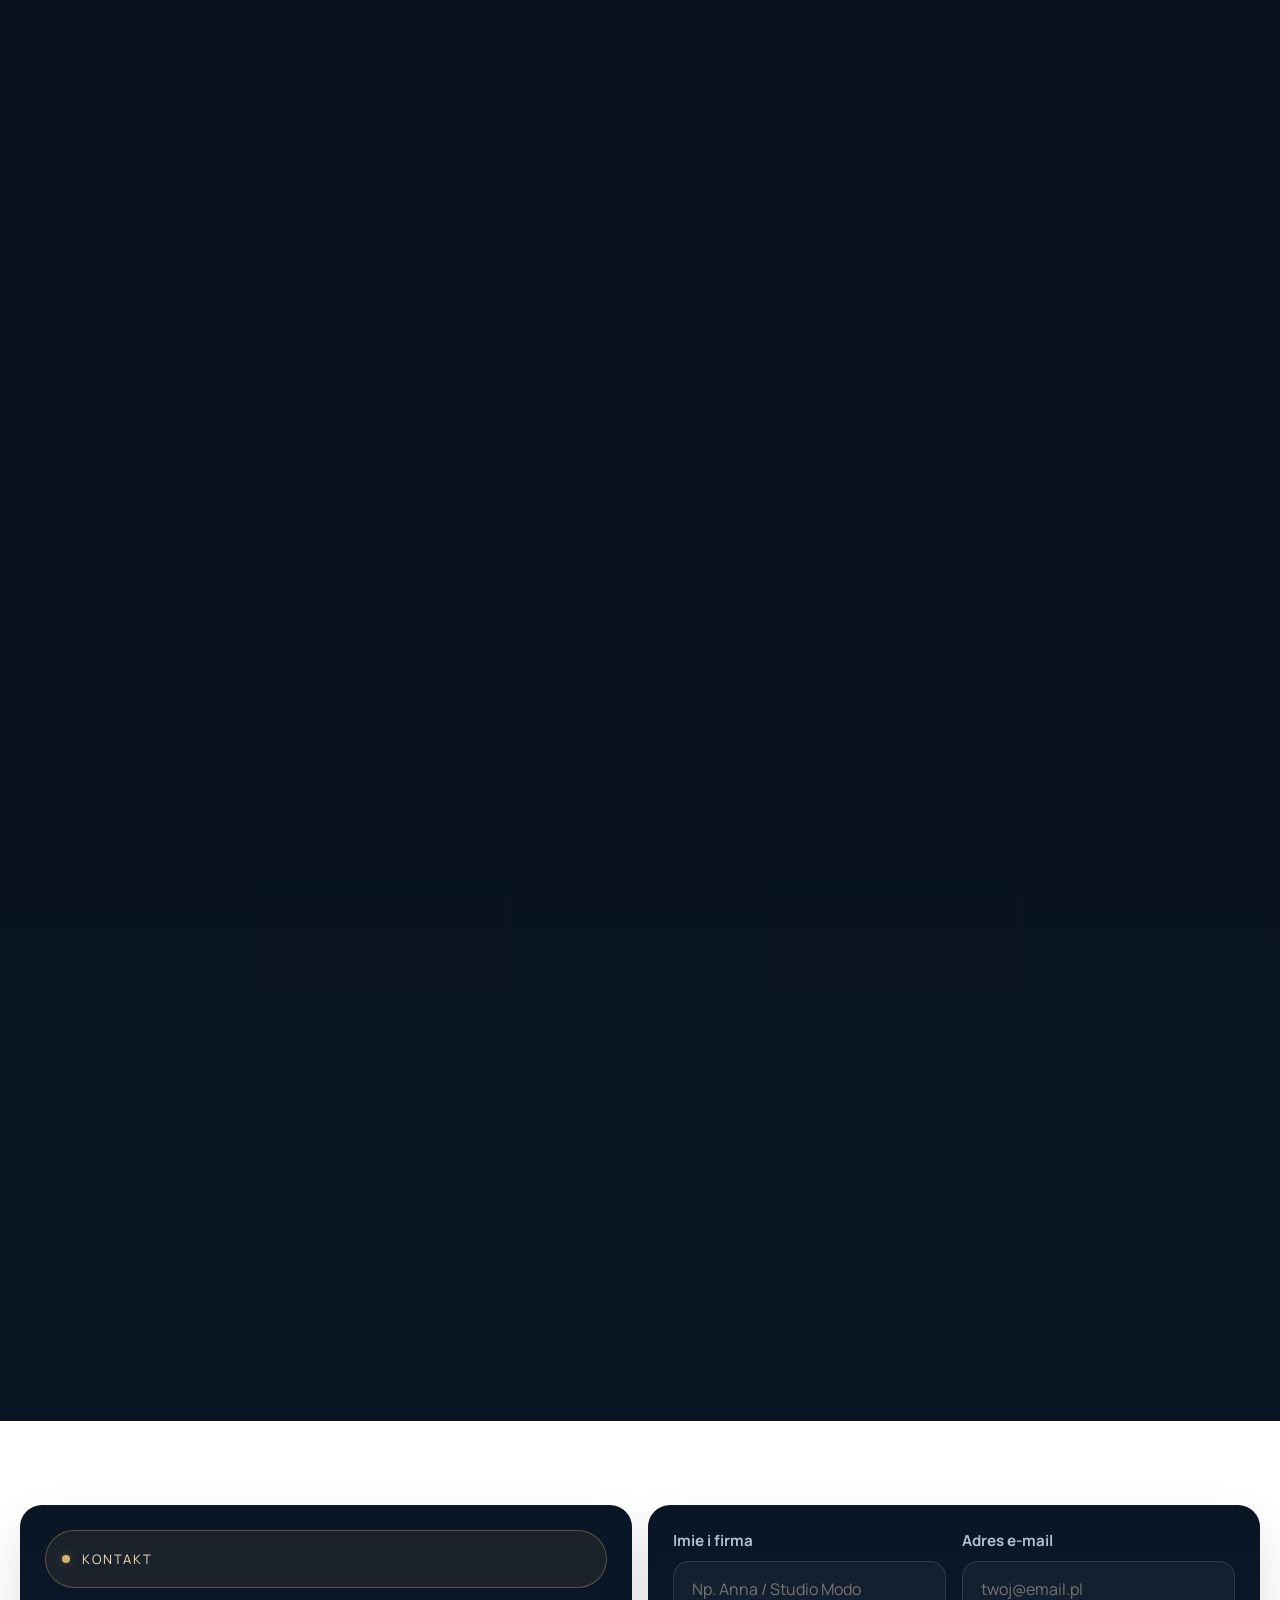
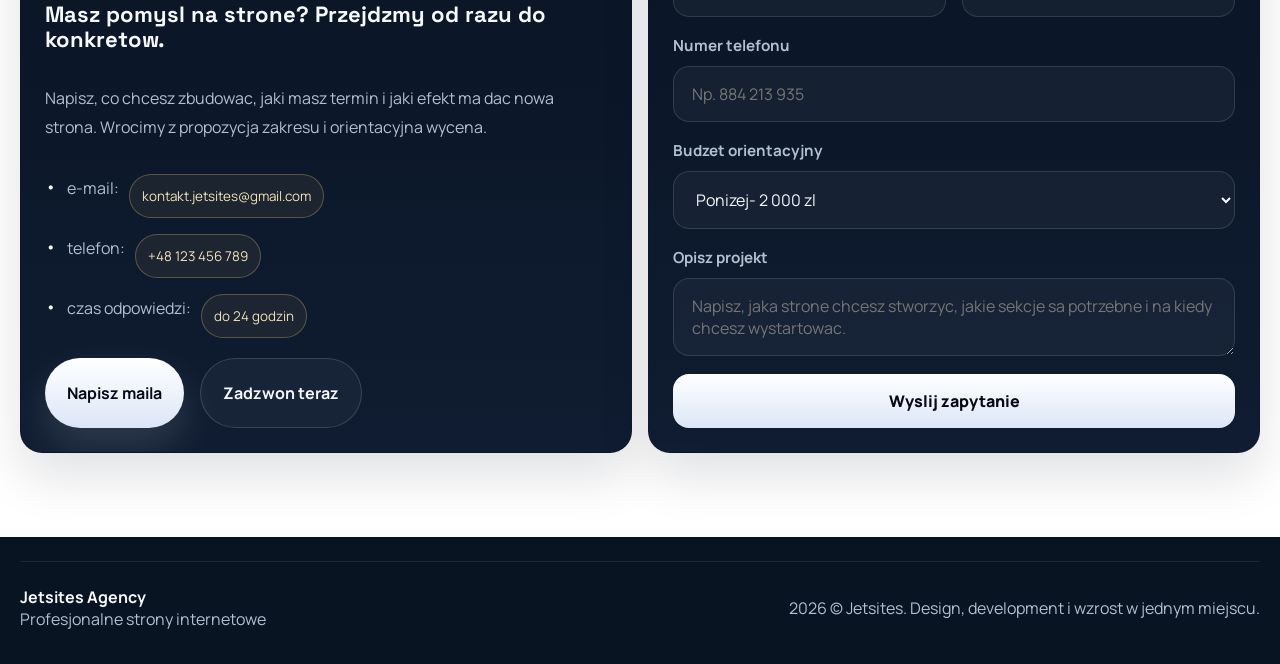
==== commit 018ea158: "feat(ui): implement process timeline and integrate lucide icons Replace the static process grid with" ====
--- a/index.html
+++ b/index.html
@@ -15,6 +15,7 @@
         rel="stylesheet">
     <link rel="stylesheet" href="./src/styles.css">
     <script src="https://unpkg.com/@tailwindcss/browser@4"></script>
+    <script src="https://unpkg.com/lucide@latest"></script>
 </head>
 
 <body class="hero-flight-ready hero-copy-ready">
@@ -31,11 +32,11 @@
 
             <nav aria-label="Glowna nawigacja">
                 <ul class="nav-links" id="navLinks">
-                    <li><a href="#oferta">Oferta</a></li>
-                    <li><a href="#proces">Proces</a></li>
-                    <li><a href="#realizacje">Realizacje</a></li>
-                    <li><a href="#cennik">Cennik</a></li>
-                    <li><a href="#kontakt">Kontakt</a></li>
+                    <li><a href="#oferta" class="flex items-center gap-2"><i data-lucide="layout-grid" class="w-4 h-4"></i>Oferta</a></li>
+                    <li><a href="#proces" class="flex items-center gap-2"><i data-lucide="git-commit-horizontal" class="w-4 h-4"></i>Proces</a></li>
+                    <li><a href="#realizacje" class="flex items-center gap-2"><i data-lucide="folder-check" class="w-4 h-4"></i>Realizacje</a></li>
+                    <li><a href="#cennik" class="flex items-center gap-2"><i data-lucide="tag" class="w-4 h-4"></i>Cennik</a></li>
+                    <li><a href="#kontakt" class="flex items-center gap-2"><i data-lucide="mail" class="w-4 h-4"></i>Kontakt</a></li>
                     <li
                         class="mobile-menu-extras hidden max-[880px]:flex flex-col items-center gap-6 mt-8 w-full px-6 opacity-0 translate-y-4">
                         <a href="#kontakt" class="nav-cta w-full text-center justify-center">Skontaktuj sie z nami</a>
@@ -160,31 +161,64 @@
                         zobaczyc, poczuc i kliknac. Dlatego proces Jetsites jest prosty i uporzadkowany.</p>
                 </div>
 
-                <div class="process-grid">
-                    <article class="process-card reveal">
-                        <div class="process-index">01</div>
-                        <h3>Analiza i demo w 24 godziny</h3>
-                        <p>Po kontakcie analizujemy Twoja firme i przygotowujemy demo wersji strony w ciagu 24 godzin,
-                            zebys od razu widzial kierunek projektu.</p>
-                    </article>
-                    <article class="process-card reveal">
-                        <div class="process-index">02</div>
-                        <h3>Feedback i wlasciwy content</h3>
-                        <p>Po informacji zwrotnej od klienta wprowadzamy zmiany oraz dodajemy wlasciwy content, zdjecia
-                            i opisy, ktore klient chce miec na stronie.</p>
-                    </article>
-                    <article class="process-card reveal">
-                        <div class="process-index">03</div>
-                        <h3>Poprawki, final i platnosc</h3>
-                        <p>Dopracowujemy dodatkowe poprawki, konczymy strone do finalnej wersji i zamykamy etap
-                            realizacji wraz z platnoscia.</p>
-                    </article>
-                    <article class="process-card reveal">
-                        <div class="process-index">04</div>
-                        <h3>Ciesz sie gotowa strona</h3>
-                        <p>Otrzymujesz gotowa, wymarzona strone i mozesz od razu pokazac ja klientom oraz zaczac dzialac
-                            online na powaznie.</p>
-                    </article>
+                <div class="process-timeline">
+                    <div class="process-timeline-track" aria-hidden="true"></div>
+
+                    <div class="process-step reveal">
+                        <div class="process-step-head">
+                            <div class="process-step-icon">
+                                <i data-lucide="search" class="w-6 h-6"></i>
+                            </div>
+                            <div class="process-step-num">01</div>
+                        </div>
+                        <div class="process-step-body">
+                            <h3>Analiza i demo</h3>
+                            <p>Po kontakcie analizujemy Twoja firme i przygotowujemy demo wersji strony w ciagu 24 godzin, zebys od razu widzial kierunek projektu.</p>
+                            <span class="process-step-badge"><i data-lucide="clock" class="w-3 h-3"></i> 24 godziny</span>
+                        </div>
+                    </div>
+
+                    <div class="process-step reveal">
+                        <div class="process-step-head">
+                            <div class="process-step-icon">
+                                <i data-lucide="message-square-more" class="w-6 h-6"></i>
+                            </div>
+                            <div class="process-step-num">02</div>
+                        </div>
+                        <div class="process-step-body">
+                            <h3>Feedback i content</h3>
+                            <p>Po informacji zwrotnej od klienta wprowadzamy zmiany oraz dodajemy wlasciwy content, zdjecia i opisy, ktore klient chce miec na stronie.</p>
+                            <span class="process-step-badge"><i data-lucide="pencil" class="w-3 h-3"></i> Szybkie poprawki</span>
+                        </div>
+                    </div>
+
+                    <div class="process-step reveal">
+                        <div class="process-step-head">
+                            <div class="process-step-icon">
+                                <i data-lucide="check-circle-2" class="w-6 h-6"></i>
+                            </div>
+                            <div class="process-step-num">03</div>
+                        </div>
+                        <div class="process-step-body">
+                            <h3>Final i platnosc</h3>
+                            <p>Dopracowujemy dodatkowe poprawki, konczymy strone do finalnej wersji i zamykamy etap realizacji wraz z platnoscia.</p>
+                            <span class="process-step-badge"><i data-lucide="shield-check" class="w-3 h-3"></i> Gwarancja jakosci</span>
+                        </div>
+                    </div>
+
+                    <div class="process-step reveal">
+                        <div class="process-step-head">
+                            <div class="process-step-icon">
+                                <i data-lucide="rocket" class="w-6 h-6"></i>
+                            </div>
+                            <div class="process-step-num">04</div>
+                        </div>
+                        <div class="process-step-body">
+                            <h3>Start online</h3>
+                            <p>Otrzymujesz gotowa, wymarzona strone i mozesz od razu pokazac ja klientom oraz zaczac dzialac online na powaznie.</p>
+                            <span class="process-step-badge process-step-badge--gold"><i data-lucide="sparkles" class="w-3 h-3"></i> Gotowe!</span>
+                        </div>
+                    </div>
                 </div>
             </div>
         </section>
--- a/src/styles.css
+++ b/src/styles.css
@@ -27,6 +27,7 @@
 
 html {
     scroll-behavior: smooth;
+    scroll-padding-top: 100px;
 }
 
 body {
@@ -963,8 +964,192 @@
     grid-template-columns: repeat(3, minmax(0, 1fr));
 }
 
+/* ── Process Timeline ──────────────────────────── */
 .process-grid {
     grid-template-columns: repeat(4, minmax(0, 1fr));
+}
+
+.process-timeline {
+    position: relative;
+    display: grid;
+    grid-template-columns: repeat(4, 1fr);
+    gap: 0;
+    margin-top: 56px;
+}
+
+.process-timeline-track {
+    position: absolute;
+    top: 36px;
+    left: calc(12.5% + 28px);
+    right: calc(12.5% + 28px);
+    height: 1px;
+    background: linear-gradient(90deg,
+        rgba(214, 179, 106, 0.15),
+        rgba(214, 179, 106, 0.5) 50%,
+        rgba(214, 179, 106, 0.15)
+    );
+    pointer-events: none;
+    z-index: 0;
+}
+
+
+.process-step {
+    display: flex;
+    flex-direction: column;
+    align-items: center;
+    text-align: center;
+    padding: 0 16px;
+    position: relative;
+    z-index: 1;
+}
+
+.process-step-head {
+    display: flex;
+    flex-direction: column;
+    align-items: center;
+    gap: 10px;
+    margin-bottom: 20px;
+}
+
+.process-step-icon {
+    width: 72px;
+    height: 72px;
+    border-radius: 50%;
+    border: 1px solid rgba(214, 179, 106, 0.3);
+    background: rgba(214, 179, 106, 0.06);
+    color: var(--gold-soft);
+    display: flex;
+    align-items: center;
+    justify-content: center;
+    position: relative;
+    transition: background 0.3s ease, border-color 0.3s ease, transform 0.3s ease;
+    backdrop-filter: blur(8px);
+}
+
+.process-step-icon svg {
+    width: 28px;
+    height: 28px;
+    stroke-width: 1.5;
+}
+
+.process-step-icon::before {
+    content: '';
+    position: absolute;
+    inset: -6px;
+    border-radius: 50%;
+    background: radial-gradient(circle, rgba(214, 179, 106, 0.12), transparent 70%);
+    opacity: 0;
+    transition: opacity 0.3s ease;
+}
+
+.process-step:hover .process-step-icon {
+    background: rgba(214, 179, 106, 0.12);
+    border-color: rgba(214, 179, 106, 0.6);
+    transform: translateY(-4px);
+}
+
+.process-step:hover .process-step-icon::before {
+    opacity: 1;
+}
+
+.process-step-num {
+    font-family: 'Space Grotesk', sans-serif;
+    font-size: 0.72rem;
+    font-weight: 700;
+    letter-spacing: 0.18em;
+    color: var(--gold);
+    opacity: 0.7;
+}
+
+.process-step-body h3 {
+    font-family: 'Space Grotesk', sans-serif;
+    font-size: 1.05rem;
+    font-weight: 700;
+    margin-bottom: 10px;
+    color: var(--text);
+}
+
+.process-step-body p {
+    color: var(--muted);
+    font-size: 0.9rem;
+    line-height: 1.75;
+    margin-bottom: 14px;
+}
+
+.process-step-badge {
+    display: inline-flex;
+    align-items: center;
+    gap: 5px;
+    padding: 4px 12px;
+    border-radius: 999px;
+    font-size: 0.74rem;
+    font-weight: 600;
+    letter-spacing: 0.04em;
+    border: 1px solid rgba(255, 255, 255, 0.1);
+    background: rgba(255, 255, 255, 0.04);
+    color: var(--muted);
+}
+
+.process-step-badge svg {
+    width: 12px;
+    height: 12px;
+    flex-shrink: 0;
+}
+
+.process-step-badge--gold {
+    border-color: rgba(214, 179, 106, 0.35);
+    background: rgba(214, 179, 106, 0.08);
+    color: var(--gold-soft);
+}
+
+@media (max-width: 880px) {
+    .process-timeline {
+        grid-template-columns: 1fr 1fr;
+        gap: 32px 16px;
+    }
+
+    .process-timeline-track {
+        display: none;
+    }
+
+    .process-step {
+        background: var(--bg-panel);
+        border: 1px solid rgba(255, 255, 255, 0.08);
+        border-radius: var(--radius-lg);
+        padding: 24px 16px;
+        backdrop-filter: blur(14px);
+    }
+}
+
+@media (max-width: 560px) {
+    .process-timeline {
+        grid-template-columns: 1fr;
+        gap: 16px;
+    }
+
+    .process-step {
+        flex-direction: row;
+        text-align: left;
+        gap: 20px;
+        align-items: flex-start;
+    }
+
+    .process-step-head {
+        flex-direction: column;
+        align-items: center;
+        flex-shrink: 0;
+        margin-bottom: 0;
+    }
+
+    .process-step-icon {
+        width: 52px;
+        height: 52px;
+    }
+
+    .process-step-icon svg {
+        width: 22px;
+        height: 22px;
+    }
 }
 
 .service-card,
@@ -1934,6 +2119,10 @@
     .realization-nav {
         inset: auto 12px 12px 12px;
         transform: none;
+    }
+
+    .realization-slide {
+        width: 90%;
     }
 
     .intro-logo-panel {
